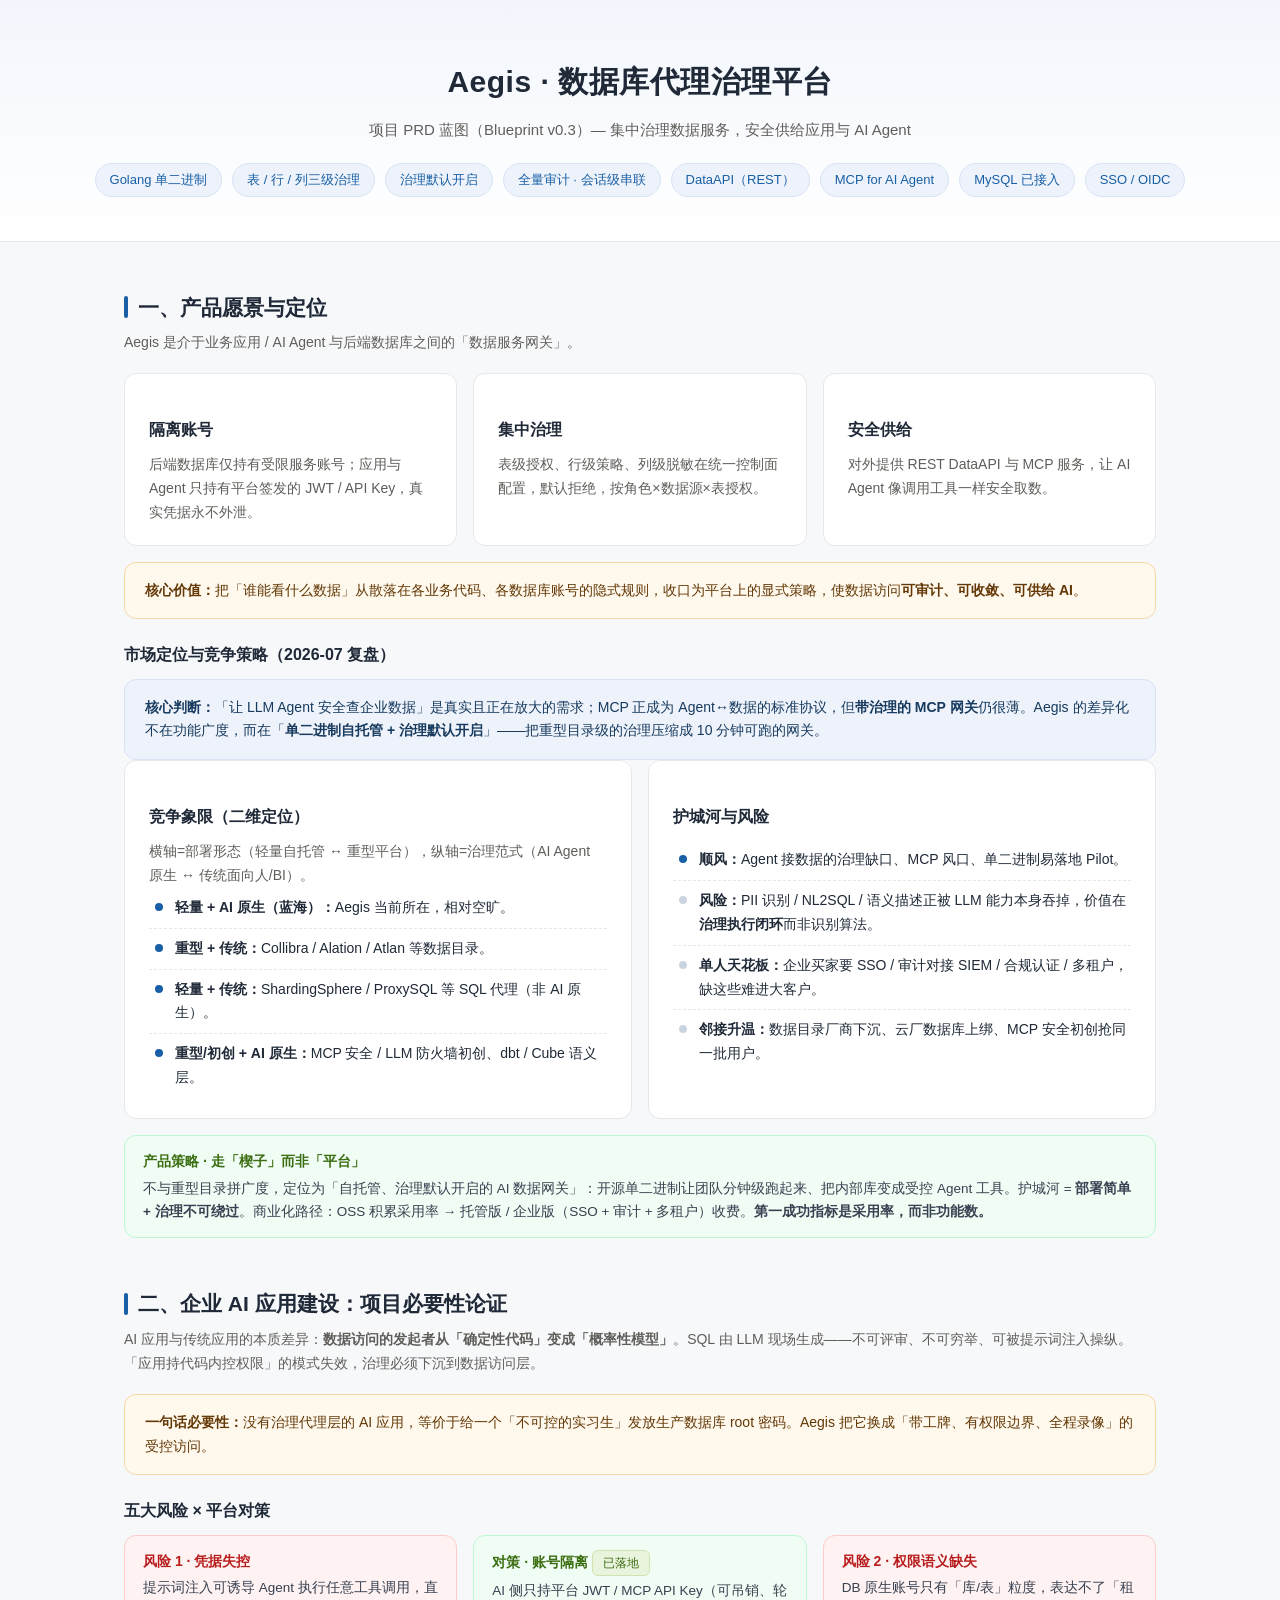
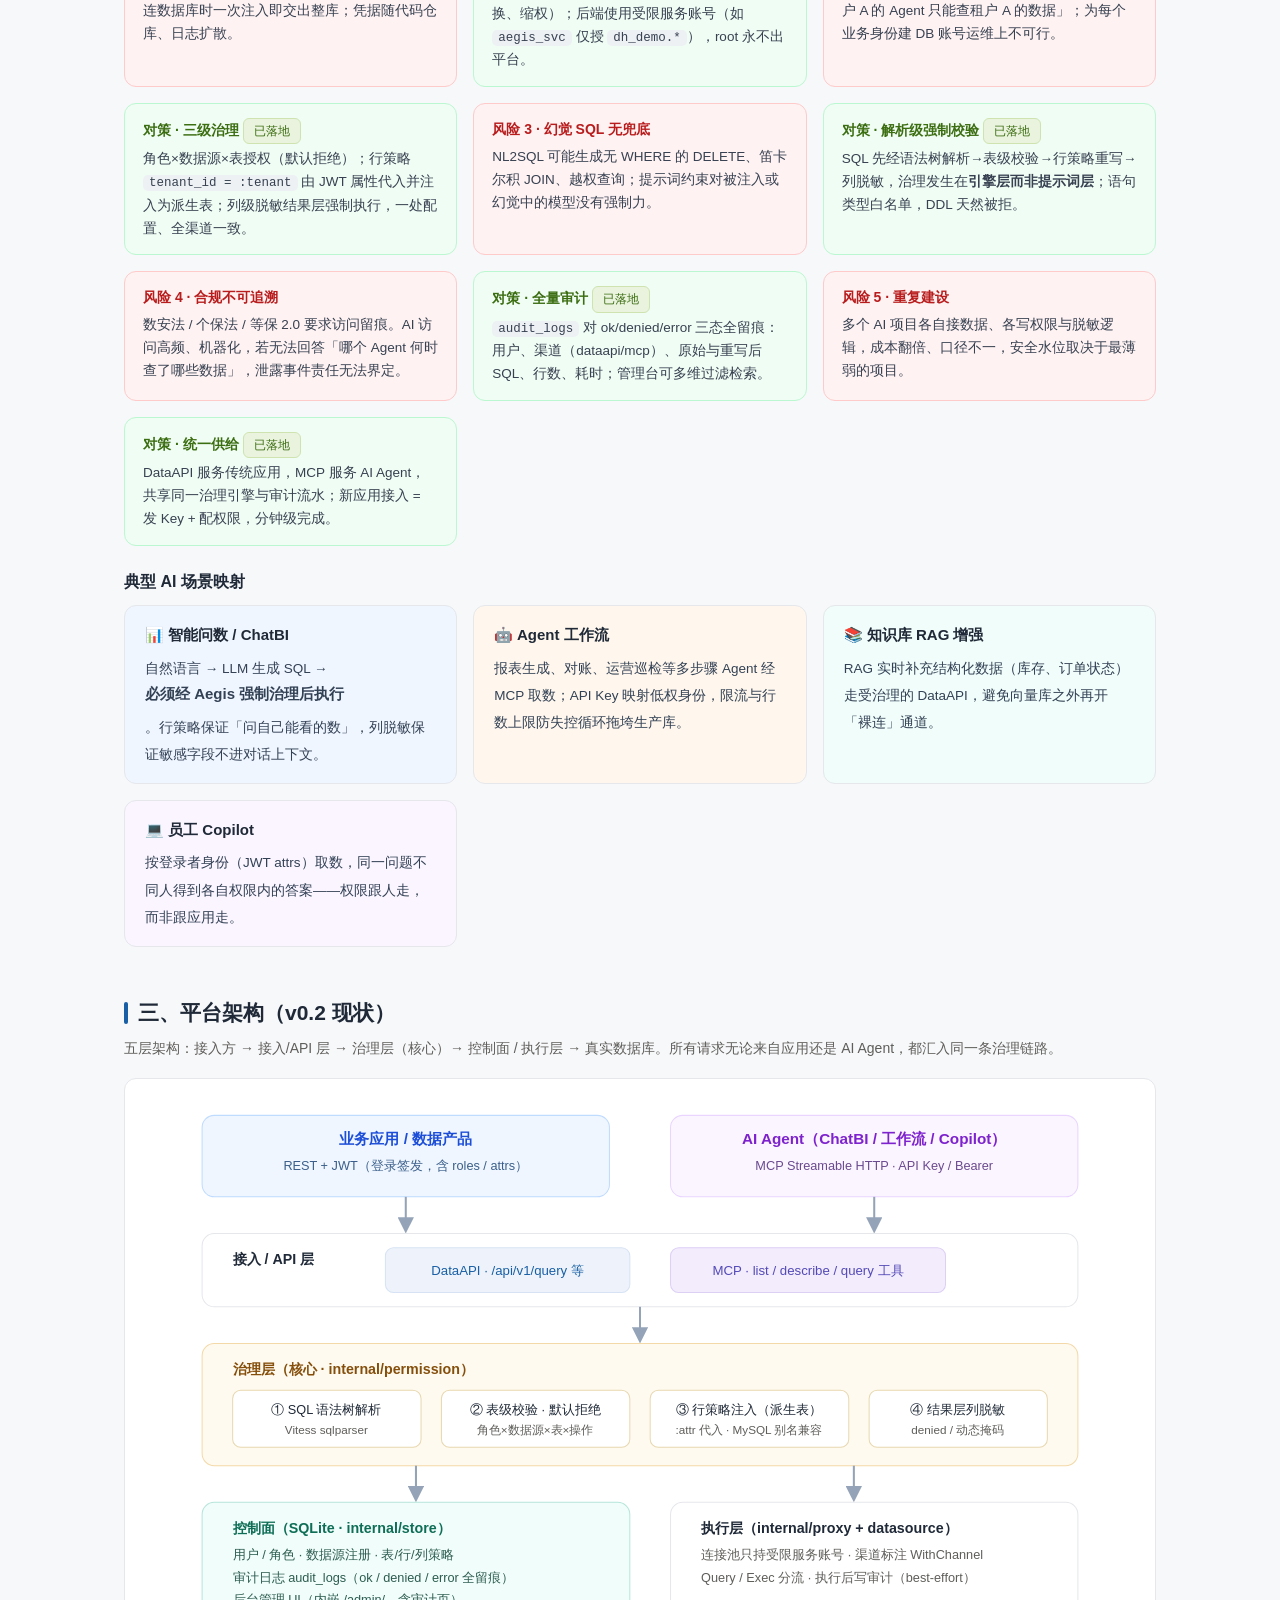
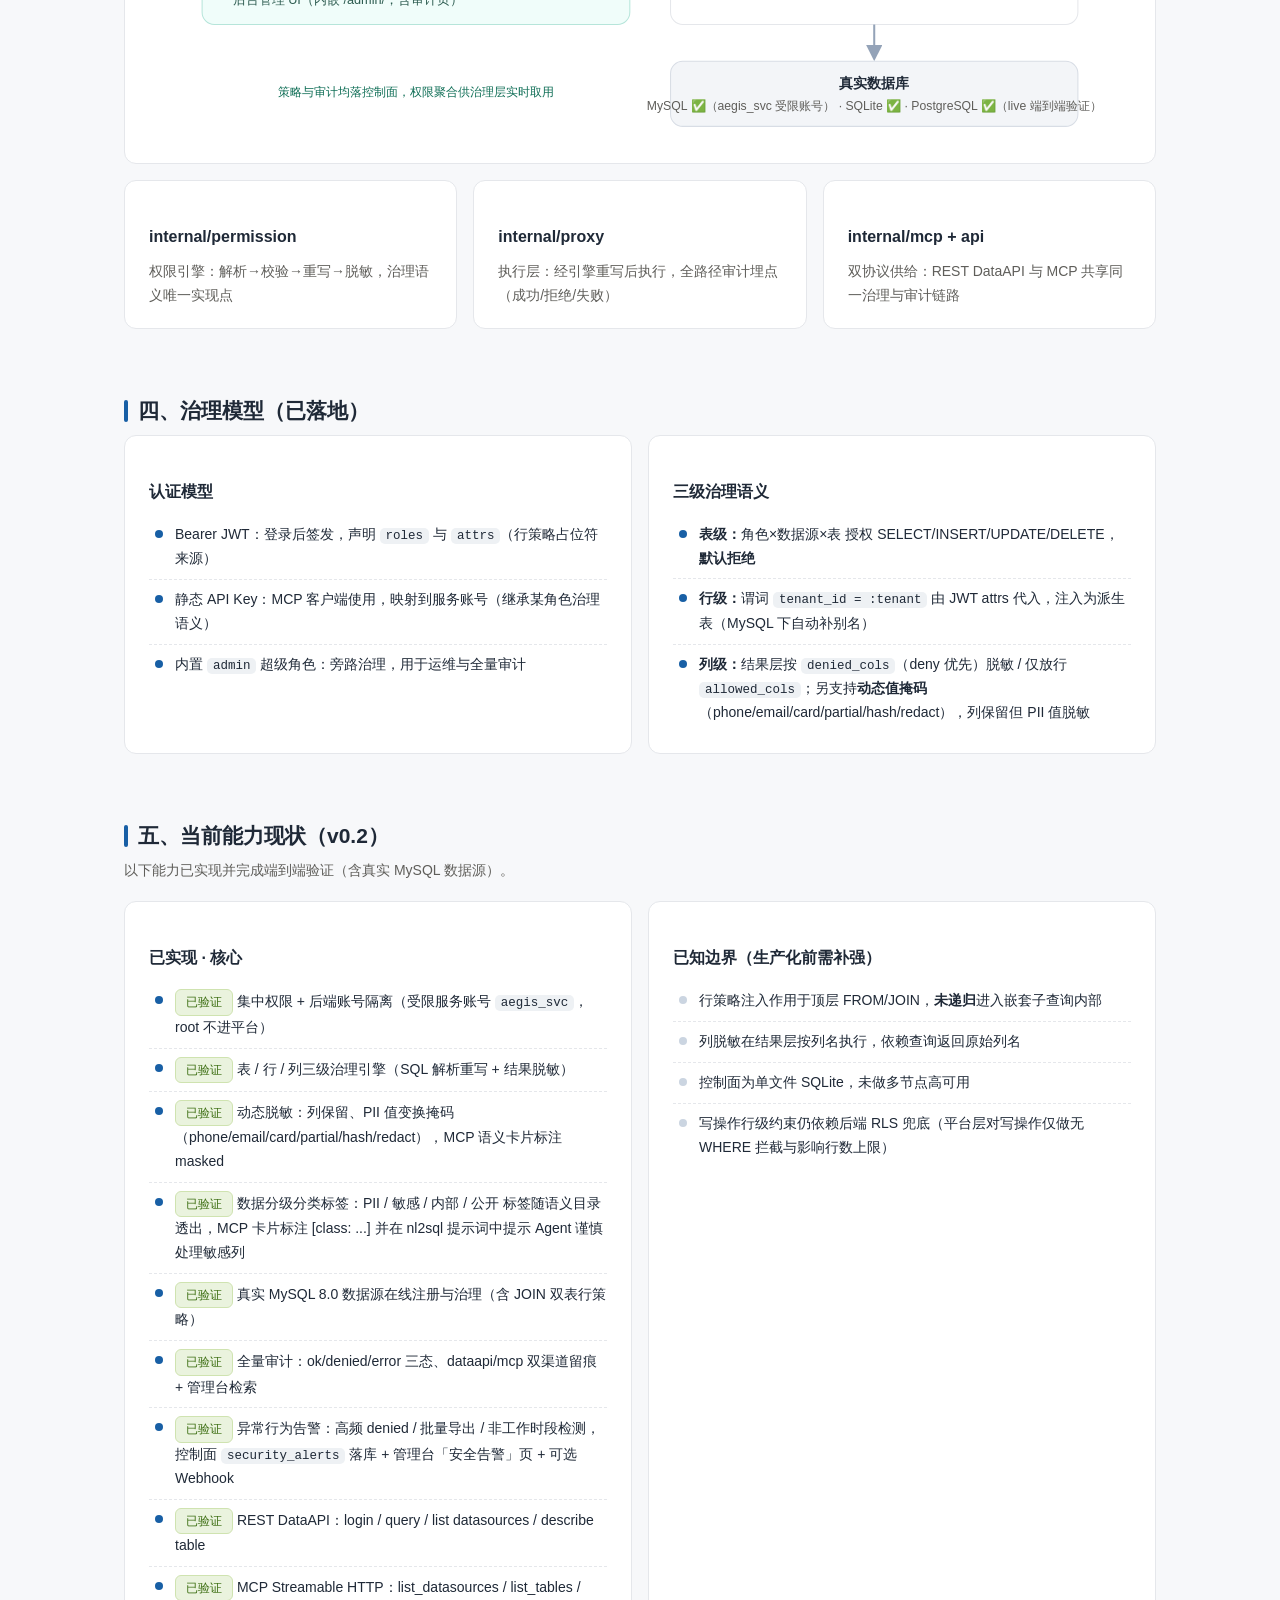
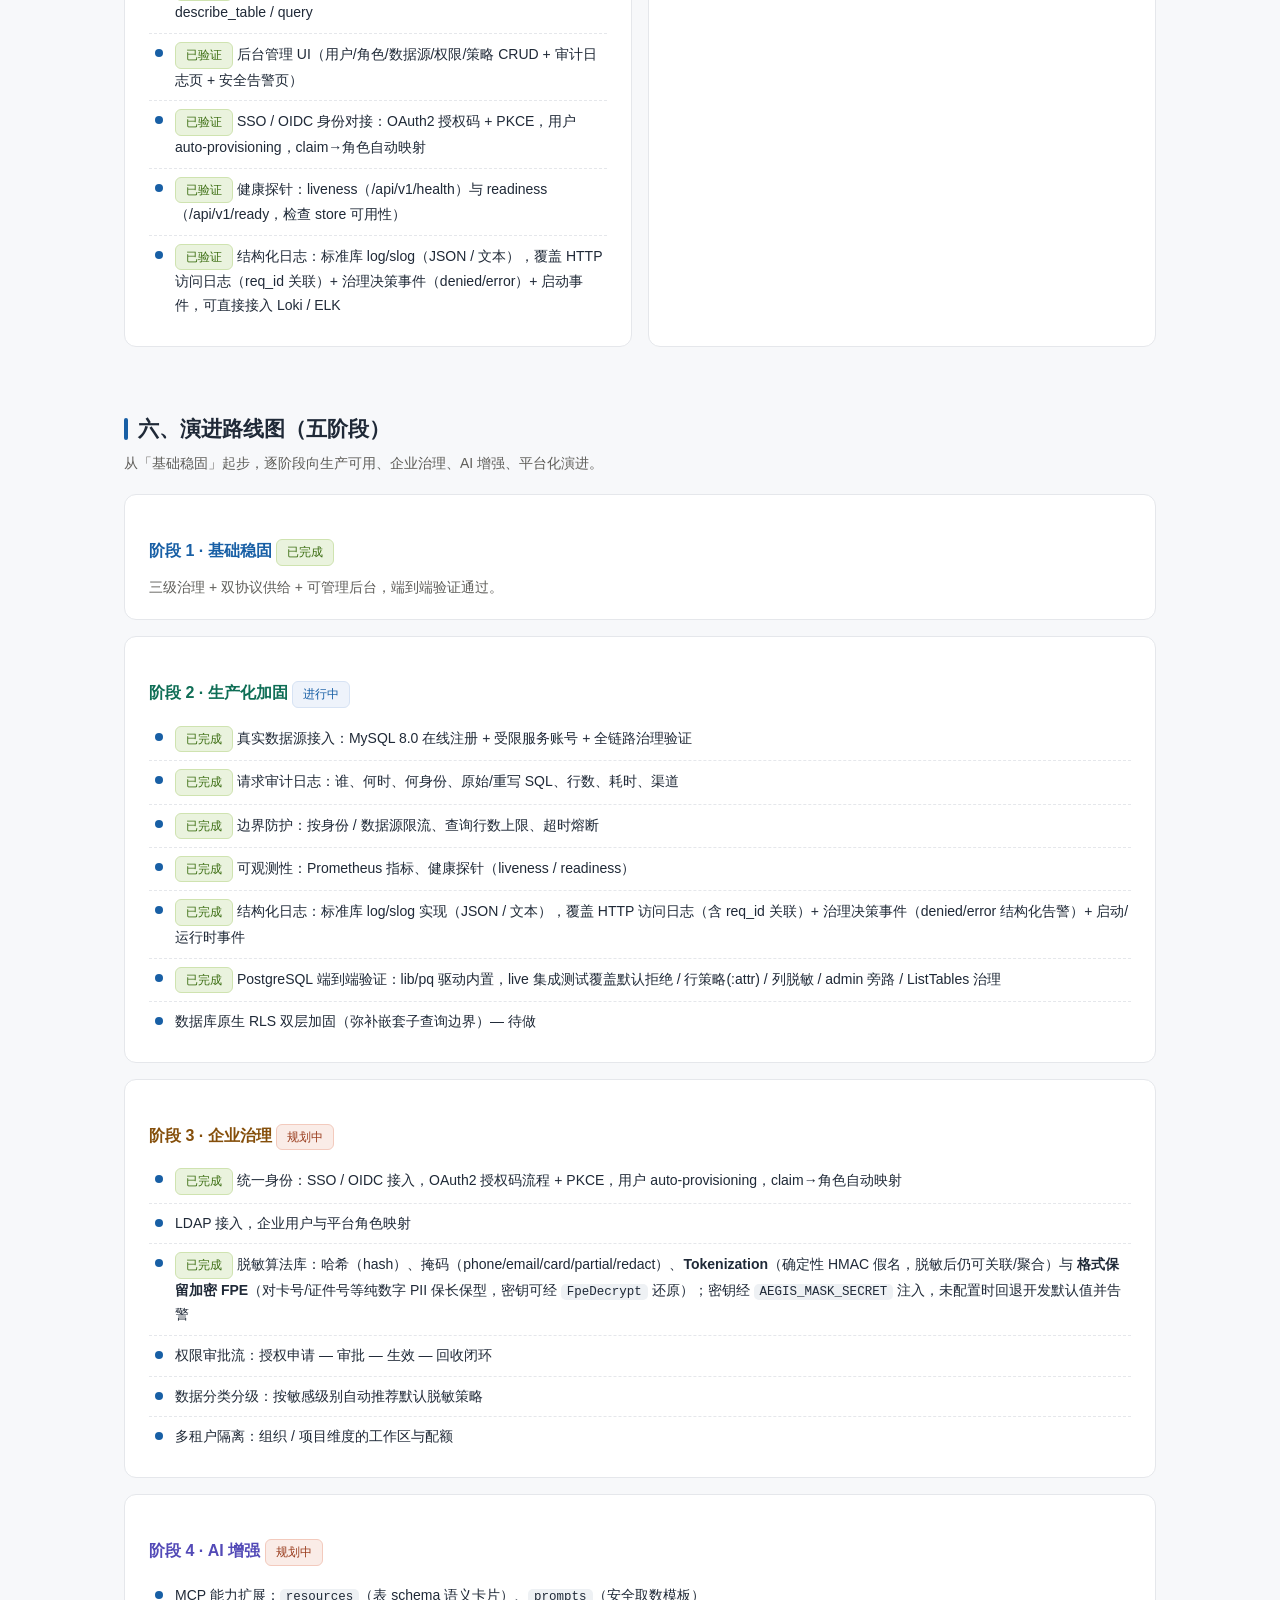
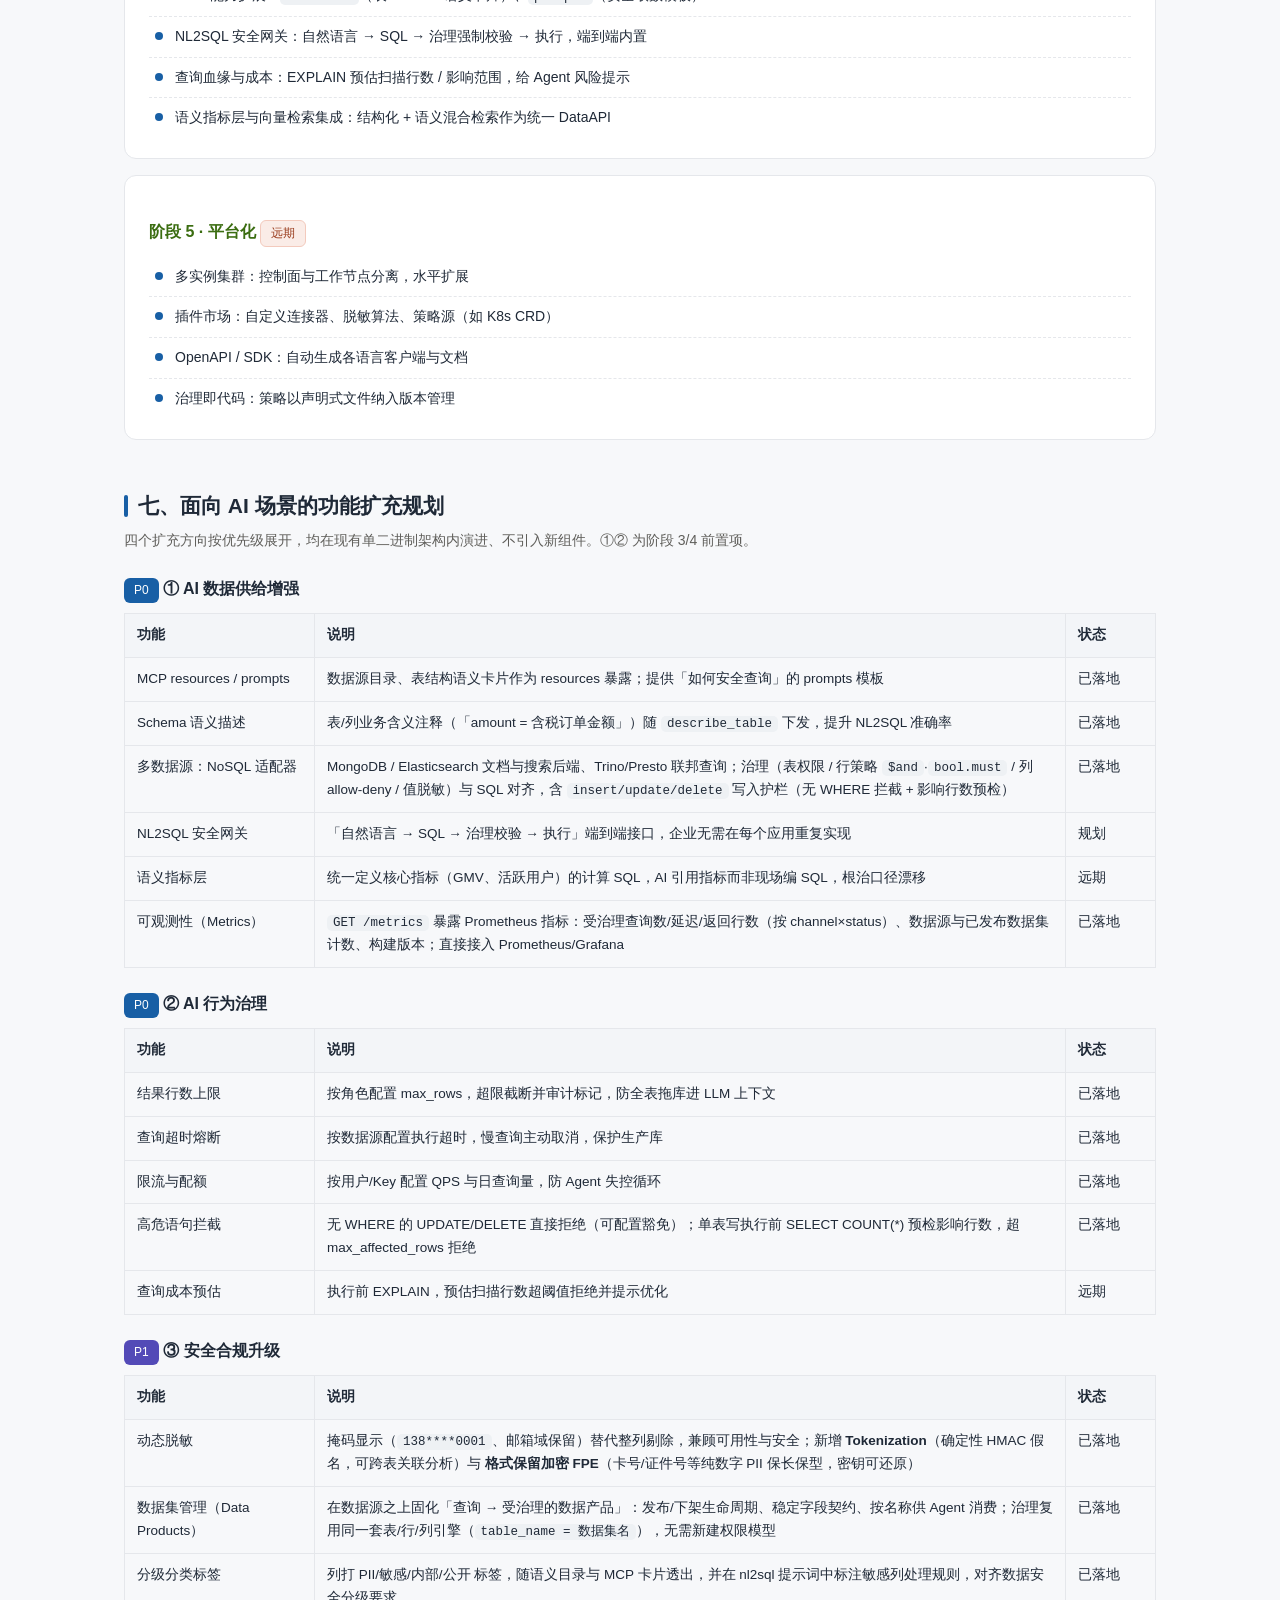
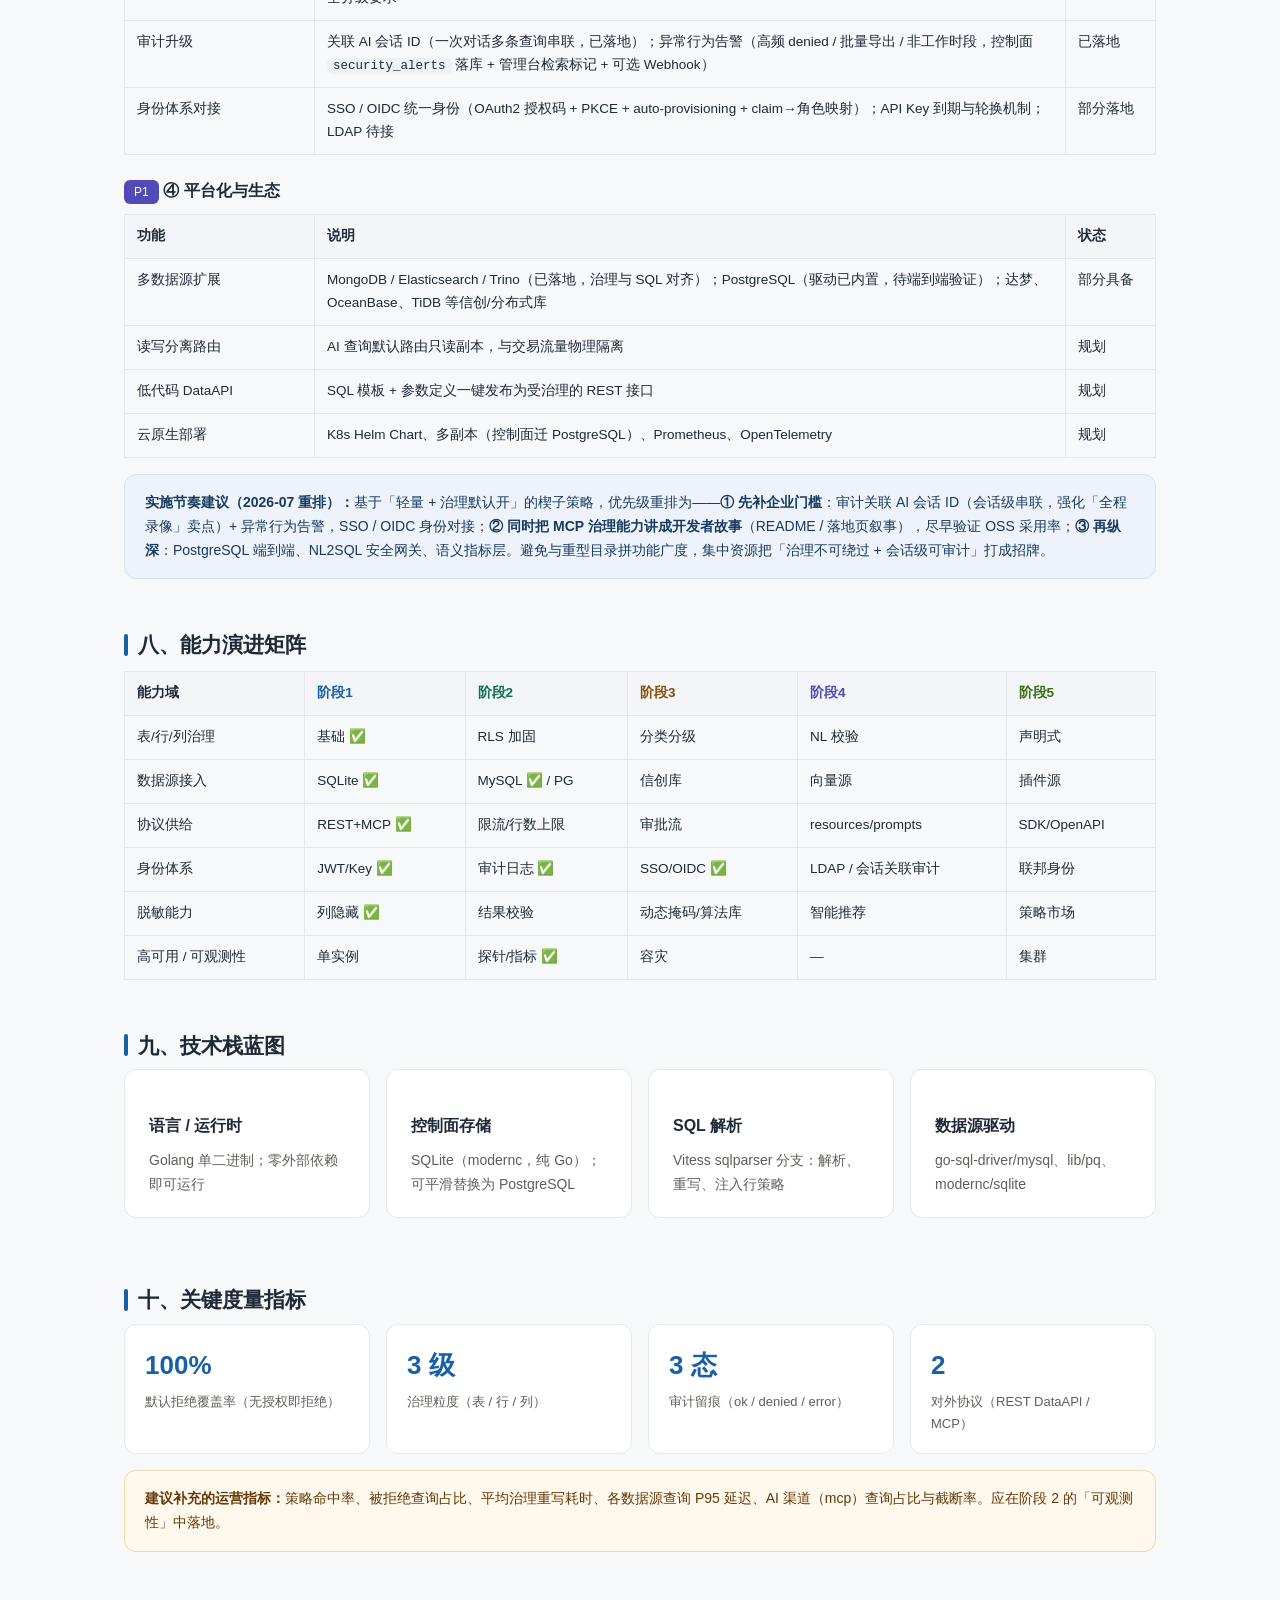
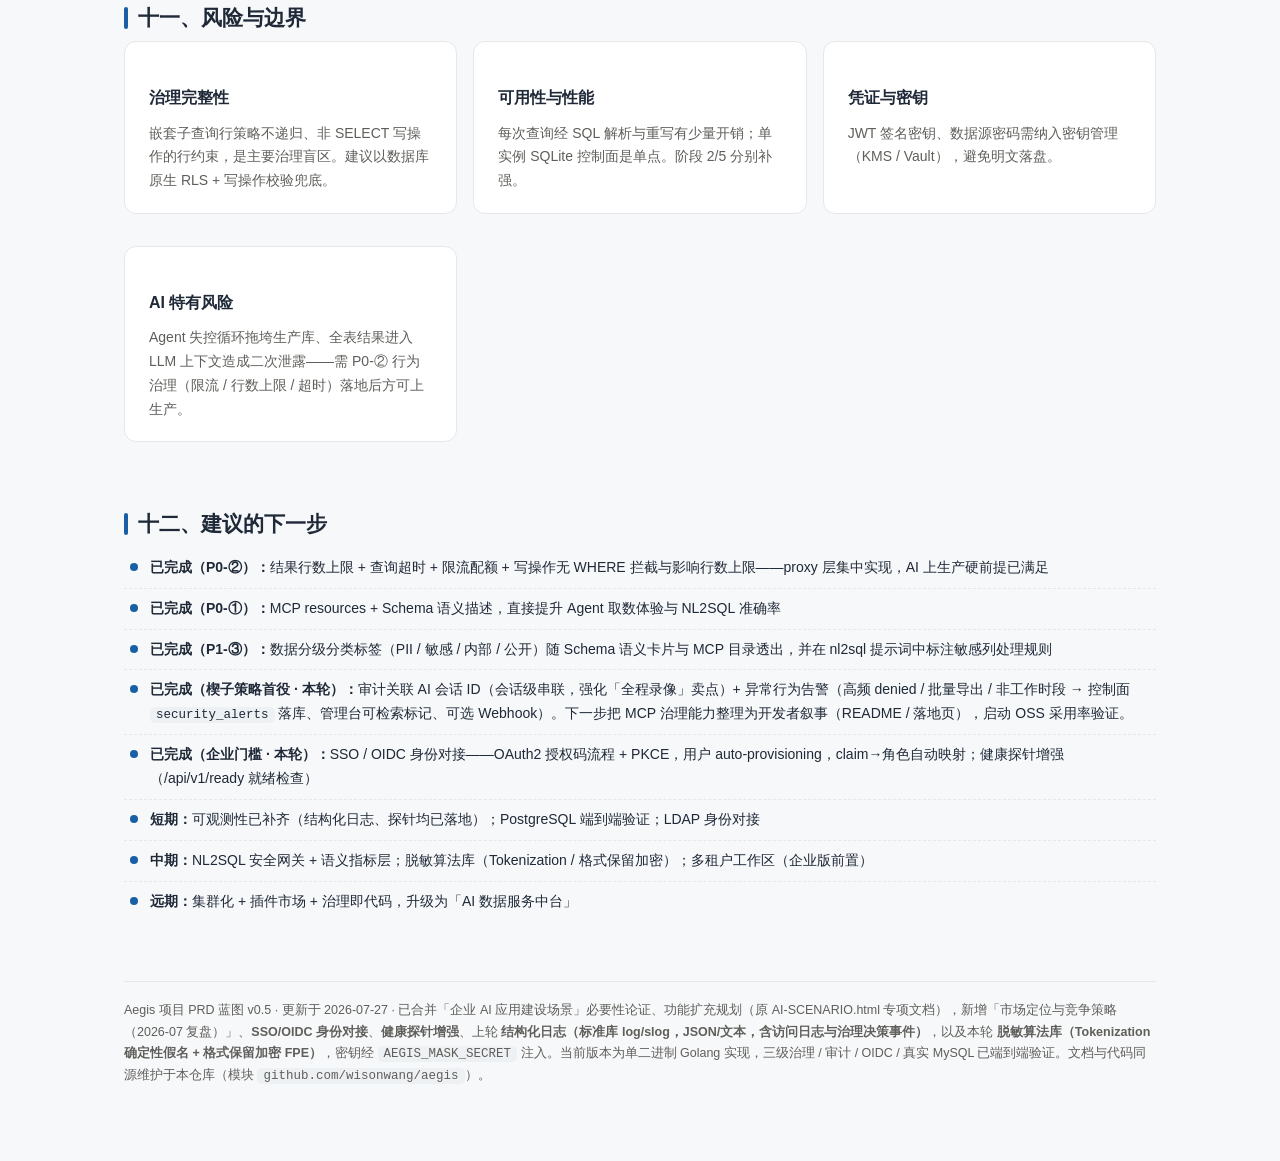
==== BLUEPRINT.html @ 8116abcf "test: PostgreSQL live 端到端治理验证（默认拒绝/行策略/列脱敏/admin旁路） - 新增 internal/proxy/pg_e2e_test.go：gated on AEGI" ====
<!DOCTYPE html>
<html lang="zh-CN">
<head>
<meta charset="UTF-8">
<meta name="viewport" content="width=device-width, initial-scale=1.0">
<title>Aegis 项目 PRD 蓝图 v0.4</title>
<style>
  :root{
    --blue:#185FA5; --teal:#0F6E56; --purple:#534AB7; --amber:#854F0B; --green:#3B6D11; --coral:#993C1D;
    --ink:#1f2937; --muted:#5f5e5a; --line:#e5e7eb; --bg:#f7f8fa; --card:#ffffff;
    --red:#b91c1c; --red-bg:#fef2f2; --green-bg:#f0fdf4;
  }
  *{box-sizing:border-box;margin:0;padding:0}
  body{font-family:-apple-system,BlinkMacSystemFont,"Segoe UI","PingFang SC","Hiragino Sans GB","Microsoft YaHei",sans-serif;
    background:var(--bg);color:var(--ink);line-height:1.7;-webkit-font-smoothing:antialiased}
  .wrap{max-width:1080px;margin:0 auto;padding:0 24px 80px}
  header.hero{background:linear-gradient(0deg,#ffffff,#f2f6fc);border-bottom:1px solid var(--line);padding:56px 24px 44px;text-align:center}
  header.hero h1{font-size:30px;font-weight:600;letter-spacing:.5px}
  header.hero p{color:var(--muted);margin-top:10px;font-size:15px}
  .tagrow{margin-top:20px;display:flex;gap:10px;justify-content:center;flex-wrap:wrap}
  .tag{background:#eef3fb;color:var(--blue);border:1px solid #d7e3f4;padding:5px 14px;border-radius:999px;font-size:13px}
  section{margin-top:48px}
  h2{font-size:21px;font-weight:600;display:flex;align-items:center;gap:10px;margin-bottom:6px}
  h2 .bar{width:4px;height:22px;border-radius:3px;background:var(--blue)}
  h3{font-size:16px;font-weight:600;margin:22px 0 10px;color:var(--ink)}
  .lead{color:var(--muted);font-size:14px;margin-bottom:18px}
  .card{background:var(--card);border:1px solid var(--line);border-radius:12px;padding:20px 24px;margin-bottom:16px}
  .grid{display:grid;gap:16px}
  .grid.c2{grid-template-columns:repeat(auto-fit,minmax(320px,1fr))}
  .grid.c3{grid-template-columns:repeat(auto-fit,minmax(240px,1fr))}
  .grid.c4{grid-template-columns:repeat(auto-fit,minmax(200px,1fr))}
  .pill{display:inline-block;font-size:12px;padding:2px 10px;border-radius:6px;font-weight:500}
  .ok{background:#eaf3de;color:var(--green);border:1px solid #cfe3b0}
  .todo{background:#faece7;color:var(--coral);border:1px solid #f3cabd}
  .next{background:#eef3fb;color:var(--blue);border:1px solid #d7e3f4}
  .p0tag{background:var(--blue);color:#fff;border:none}
  .p1tag{background:var(--purple);color:#fff;border:none}
  ul.clean{list-style:none}
  ul.clean li{padding:8px 0 8px 26px;position:relative;border-bottom:1px dashed var(--line);font-size:14px}
  ul.clean li:last-child{border-bottom:none}
  ul.clean li::before{content:"";position:absolute;left:6px;top:15px;width:8px;height:8px;border-radius:50%;background:var(--blue)}
  ul.clean li.muted::before{background:#cbd5e1}
  table{width:100%;border-collapse:collapse;font-size:13.5px;margin-top:8px}
  th,td{border:1px solid var(--line);padding:10px 12px;text-align:left;vertical-align:top}
  th{background:#f3f5f8;font-weight:600}
  td .phase{font-weight:600}
  .p1{color:var(--blue)}.p2{color:var(--teal)}.p3{color:var(--amber)}.p4{color:var(--purple)}.p5{color:var(--green)}
  .metric{background:var(--card);border:1px solid var(--line);border-radius:12px;padding:18px 20px}
  .metric .n{font-size:26px;font-weight:600;color:var(--blue)}
  .metric .l{color:var(--muted);font-size:13px;margin-top:4px}
  .callout{background:#fff8ec;border:1px solid #f3d9a8;border-radius:12px;padding:16px 20px;font-size:14px;color:#633806}
  .callout.blue{background:#eef3fb;border-color:#d7e3f4;color:#173a5e}
  .footnote{color:var(--muted);font-size:12.5px;margin-top:60px;border-top:1px solid var(--line);padding-top:18px}
  code{background:#eef1f4;padding:1px 6px;border-radius:5px;font-size:12.5px;font-family:ui-monospace,SFMono-Regular,Menlo,monospace}
  .risk{background:var(--red-bg);border:1px solid #fecaca;border-radius:12px;padding:14px 18px}
  .risk h4{font-size:14px;color:var(--red);margin-bottom:4px}
  .value{background:var(--green-bg);border:1px solid #bbf7d0;border-radius:12px;padding:14px 18px}
  .value h4{font-size:14px;color:var(--green);margin-bottom:4px}
  .risk p,.value p{font-size:13.5px;color:#374151;margin:0}
  .scene{border-radius:12px;padding:16px 20px;border:1px solid var(--line)}
  .scene b{display:block;font-size:15px;margin-bottom:6px}
  .scene span{font-size:13.5px;color:#334155}
  .s1{background:#eff6ff}.s2{background:#fff7ed}.s3{background:#f0fdfa}.s4{background:#faf5ff}
  .arch{background:var(--card);border:1px solid var(--line);border-radius:12px;padding:16px;overflow-x:auto}
  .arch svg{display:block;margin:0 auto;max-width:100%}
</style>
</head>
<body>
<header class="hero">
  <h1>Aegis · 数据库代理治理平台</h1>
  <p>项目 PRD 蓝图（Blueprint v0.3）— 集中治理数据服务，安全供给应用与 AI Agent</p>
  <div class="tagrow">
    <span class="tag">Golang 单二进制</span>
    <span class="tag">表 / 行 / 列三级治理</span>
    <span class="tag">治理默认开启</span>
    <span class="tag">全量审计 · 会话级串联</span>
    <span class="tag">DataAPI（REST）</span>
    <span class="tag">MCP for AI Agent</span>
    <span class="tag">MySQL 已接入</span>
    <span class="tag">SSO / OIDC</span>
  </div>
</header>

<div class="wrap">

  <!-- 愿景 -->
  <section>
    <h2><span class="bar"></span>一、产品愿景与定位</h2>
    <p class="lead">Aegis 是介于业务应用 / AI Agent 与后端数据库之间的「数据服务网关」。</p>
    <div class="grid c3">
      <div class="card">
        <h3>隔离账号</h3>
        <p class="lead" style="margin:0">后端数据库仅持有受限服务账号；应用与 Agent 只持有平台签发的 JWT / API Key，真实凭据永不外泄。</p>
      </div>
      <div class="card">
        <h3>集中治理</h3>
        <p class="lead" style="margin:0">表级授权、行级策略、列级脱敏在统一控制面配置，默认拒绝，按角色×数据源×表授权。</p>
      </div>
      <div class="card">
        <h3>安全供给</h3>
        <p class="lead" style="margin:0">对外提供 REST DataAPI 与 MCP 服务，让 AI Agent 像调用工具一样安全取数。</p>
      </div>
    </div>
    <div class="callout">
      <strong>核心价值：</strong>把「谁能看什么数据」从散落在各业务代码、各数据库账号的隐式规则，收口为平台上的显式策略，使数据访问<b>可审计、可收敛、可供给 AI</b>。
    </div>

    <h3>市场定位与竞争策略（2026-07 复盘）</h3>
    <div class="callout blue">
      <strong>核心判断：</strong>「让 LLM Agent 安全查企业数据」是真实且正在放大的需求；MCP 正成为 Agent↔数据的标准协议，但<strong>带治理的 MCP 网关</strong>仍很薄。Aegis 的差异化不在功能广度，而在「<b>单二进制自托管 + 治理默认开启</b>」——把重型目录级的治理压缩成 10 分钟可跑的网关。
    </div>
    <div class="grid c2">
      <div class="card">
        <h3>竞争象限（二维定位）</h3>
        <p class="lead" style="margin:0">横轴=部署形态（轻量自托管 ↔ 重型平台），纵轴=治理范式（AI Agent 原生 ↔ 传统面向人/BI）。</p>
        <ul class="clean">
          <li><b>轻量 + AI 原生（蓝海）：</b>Aegis 当前所在，相对空旷。</li>
          <li><b>重型 + 传统：</b>Collibra / Alation / Atlan 等数据目录。</li>
          <li><b>轻量 + 传统：</b>ShardingSphere / ProxySQL 等 SQL 代理（非 AI 原生）。</li>
          <li><b>重型/初创 + AI 原生：</b>MCP 安全 / LLM 防火墙初创、dbt / Cube 语义层。</li>
        </ul>
      </div>
      <div class="card">
        <h3>护城河与风险</h3>
        <ul class="clean">
          <li><b>顺风：</b>Agent 接数据的治理缺口、MCP 风口、单二进制易落地 Pilot。</li>
          <li class="muted"><b>风险：</b>PII 识别 / NL2SQL / 语义描述正被 LLM 能力本身吞掉，价值在<b>治理执行闭环</b>而非识别算法。</li>
          <li class="muted"><b>单人天花板：</b>企业买家要 SSO / 审计对接 SIEM / 合规认证 / 多租户，缺这些难进大客户。</li>
          <li class="muted"><b>邻接升温：</b>数据目录厂商下沉、云厂数据库上绑、MCP 安全初创抢同一批用户。</li>
        </ul>
      </div>
    </div>
    <div class="value">
      <h4>产品策略 · 走「楔子」而非「平台」</h4>
      <p>不与重型目录拼广度，定位为「自托管、治理默认开启的 AI 数据网关」：开源单二进制让团队分钟级跑起来、把内部库变成受控 Agent 工具。护城河 = <b>部署简单 + 治理不可绕过</b>。商业化路径：OSS 积累采用率 → 托管版 / 企业版（SSO + 审计 + 多租户）收费。<strong>第一成功指标是采用率，而非功能数。</strong></p>
    </div>
  </section>

  <!-- AI 必要性 -->
  <section>
    <h2><span class="bar"></span>二、企业 AI 应用建设：项目必要性论证</h2>
    <p class="lead">AI 应用与传统应用的本质差异：<b>数据访问的发起者从「确定性代码」变成「概率性模型」</b>。SQL 由 LLM 现场生成——不可评审、不可穷举、可被提示词注入操纵。「应用持代码内控权限」的模式失效，治理必须下沉到数据访问层。</p>
    <div class="callout" style="margin-bottom:18px">
      <strong>一句话必要性：</strong>没有治理代理层的 AI 应用，等价于给一个「不可控的实习生」发放生产数据库 root 密码。Aegis 把它换成「带工牌、有权限边界、全程录像」的受控访问。
    </div>
    <h3>五大风险 × 平台对策</h3>
    <div class="grid c2">
      <div class="risk"><h4>风险 1 · 凭据失控</h4><p>提示词注入可诱导 Agent 执行任意工具调用，直连数据库时一次注入即交出整库；凭据随代码仓库、日志扩散。</p></div>
      <div class="value"><h4>对策 · 账号隔离 <span class="pill ok">已落地</span></h4><p>AI 侧只持平台 JWT / MCP API Key（可吊销、轮换、缩权）；后端使用受限服务账号（如 <code>aegis_svc</code> 仅授 <code>dh_demo.*</code>），root 永不出平台。</p></div>
      <div class="risk"><h4>风险 2 · 权限语义缺失</h4><p>DB 原生账号只有「库/表」粒度，表达不了「租户 A 的 Agent 只能查租户 A 的数据」；为每个业务身份建 DB 账号运维上不可行。</p></div>
      <div class="value"><h4>对策 · 三级治理 <span class="pill ok">已落地</span></h4><p>角色×数据源×表授权（默认拒绝）；行策略 <code>tenant_id = :tenant</code> 由 JWT 属性代入并注入为派生表；列级脱敏结果层强制执行，一处配置、全渠道一致。</p></div>
      <div class="risk"><h4>风险 3 · 幻觉 SQL 无兜底</h4><p>NL2SQL 可能生成无 WHERE 的 DELETE、笛卡尔积 JOIN、越权查询；提示词约束对被注入或幻觉中的模型没有强制力。</p></div>
      <div class="value"><h4>对策 · 解析级强制校验 <span class="pill ok">已落地</span></h4><p>SQL 先经语法树解析→表级校验→行策略重写→列脱敏，治理发生在<b>引擎层而非提示词层</b>；语句类型白名单，DDL 天然被拒。</p></div>
      <div class="risk"><h4>风险 4 · 合规不可追溯</h4><p>数安法 / 个保法 / 等保 2.0 要求访问留痕。AI 访问高频、机器化，若无法回答「哪个 Agent 何时查了哪些数据」，泄露事件责任无法界定。</p></div>
      <div class="value"><h4>对策 · 全量审计 <span class="pill ok">已落地</span></h4><p><code>audit_logs</code> 对 ok/denied/error 三态全留痕：用户、渠道（dataapi/mcp）、原始与重写后 SQL、行数、耗时；管理台可多维过滤检索。</p></div>
      <div class="risk"><h4>风险 5 · 重复建设</h4><p>多个 AI 项目各自接数据、各写权限与脱敏逻辑，成本翻倍、口径不一，安全水位取决于最薄弱的项目。</p></div>
      <div class="value"><h4>对策 · 统一供给 <span class="pill ok">已落地</span></h4><p>DataAPI 服务传统应用，MCP 服务 AI Agent，共享同一治理引擎与审计流水；新应用接入 = 发 Key + 配权限，分钟级完成。</p></div>
    </div>
    <h3>典型 AI 场景映射</h3>
    <div class="grid c2">
      <div class="scene s1"><b>📊 智能问数 / ChatBI</b><span>自然语言 → LLM 生成 SQL → <b>必须经 Aegis 强制治理后执行</b>。行策略保证「问自己能看的数」，列脱敏保证敏感字段不进对话上下文。</span></div>
      <div class="scene s2"><b>🤖 Agent 工作流</b><span>报表生成、对账、运营巡检等多步骤 Agent 经 MCP 取数；API Key 映射低权身份，限流与行数上限防失控循环拖垮生产库。</span></div>
      <div class="scene s3"><b>📚 知识库 RAG 增强</b><span>RAG 实时补充结构化数据（库存、订单状态）走受治理的 DataAPI，避免向量库之外再开「裸连」通道。</span></div>
      <div class="scene s4"><b>💻 员工 Copilot</b><span>按登录者身份（JWT attrs）取数，同一问题不同人得到各自权限内的答案——权限跟人走，而非跟应用走。</span></div>
    </div>
  </section>

  <!-- 平台架构 -->
  <section>
    <h2><span class="bar"></span>三、平台架构（v0.2 现状）</h2>
    <p class="lead">五层架构：接入方 → 接入/API 层 → 治理层（核心）→ 控制面 / 执行层 → 真实数据库。所有请求无论来自应用还是 AI Agent，都汇入同一条治理链路。</p>
    <div class="arch">
      <svg viewBox="0 0 980 640" xmlns="http://www.w3.org/2000/svg" font-family="-apple-system,'PingFang SC',sans-serif">
        <!-- 接入方 -->
        <rect x="60" y="20" width="400" height="80" rx="12" fill="#eff6ff" stroke="#bfdbfe"/>
        <text x="260" y="48" text-anchor="middle" font-size="15" font-weight="600" fill="#1d4ed8">业务应用 / 数据产品</text>
        <text x="260" y="74" text-anchor="middle" font-size="12.5" fill="#3b5f8a">REST + JWT（登录签发，含 roles / attrs）</text>
        <rect x="520" y="20" width="400" height="80" rx="12" fill="#faf5ff" stroke="#e9d5ff"/>
        <text x="720" y="48" text-anchor="middle" font-size="15" font-weight="600" fill="#7e22ce">AI Agent（ChatBI / 工作流 / Copilot）</text>
        <text x="720" y="74" text-anchor="middle" font-size="12.5" fill="#6b4a8f">MCP Streamable HTTP · API Key / Bearer</text>
        <line x1="260" y1="100" x2="260" y2="132" stroke="#94a3b8" stroke-width="2" marker-end="url(#ar)"/>
        <line x1="720" y1="100" x2="720" y2="132" stroke="#94a3b8" stroke-width="2" marker-end="url(#ar)"/>
        <defs><marker id="ar" markerWidth="8" markerHeight="8" refX="6" refY="4" orient="auto"><path d="M0,0 L8,4 L0,8 z" fill="#94a3b8"/></marker></defs>
        <!-- API 层 -->
        <rect x="60" y="136" width="860" height="72" rx="12" fill="#ffffff" stroke="#e5e7eb"/>
        <text x="90" y="166" font-size="14" font-weight="600" fill="#1f2937">接入 / API 层</text>
        <rect x="240" y="150" width="240" height="44" rx="8" fill="#eef3fb" stroke="#d7e3f4"/>
        <text x="360" y="177" text-anchor="middle" font-size="13" fill="#185FA5">DataAPI · /api/v1/query 等</text>
        <rect x="520" y="150" width="270" height="44" rx="8" fill="#f3ecfd" stroke="#ddd0f5"/>
        <text x="655" y="177" text-anchor="middle" font-size="13" fill="#534AB7">MCP · list / describe / query 工具</text>
        <line x1="490" y1="208" x2="490" y2="240" stroke="#94a3b8" stroke-width="2" marker-end="url(#ar)"/>
        <!-- 治理层 -->
        <rect x="60" y="244" width="860" height="120" rx="12" fill="#fffaf0" stroke="#f3d9a8"/>
        <text x="90" y="274" font-size="14" font-weight="600" fill="#854F0B">治理层（核心 · internal/permission）</text>
        <rect x="90" y="290" width="185" height="56" rx="8" fill="#ffffff" stroke="#e8d8b0"/>
        <text x="182" y="313" text-anchor="middle" font-size="12.5" fill="#1f2937">① SQL 语法树解析</text>
        <text x="182" y="333" text-anchor="middle" font-size="11.5" fill="#5f5e5a">Vitess sqlparser</text>
        <rect x="295" y="290" width="185" height="56" rx="8" fill="#ffffff" stroke="#e8d8b0"/>
        <text x="387" y="313" text-anchor="middle" font-size="12.5" fill="#1f2937">② 表级校验 · 默认拒绝</text>
        <text x="387" y="333" text-anchor="middle" font-size="11.5" fill="#5f5e5a">角色×数据源×表×操作</text>
        <rect x="500" y="290" width="195" height="56" rx="8" fill="#ffffff" stroke="#e8d8b0"/>
        <text x="597" y="313" text-anchor="middle" font-size="12.5" fill="#1f2937">③ 行策略注入（派生表）</text>
        <text x="597" y="333" text-anchor="middle" font-size="11.5" fill="#5f5e5a">:attr 代入 · MySQL 别名兼容</text>
        <rect x="715" y="290" width="175" height="56" rx="8" fill="#ffffff" stroke="#e8d8b0"/>
        <text x="802" y="313" text-anchor="middle" font-size="12.5" fill="#1f2937">④ 结果层列脱敏</text>
        <text x="802" y="333" text-anchor="middle" font-size="11.5" fill="#5f5e5a">denied / 动态掩码</text>
        <line x1="270" y1="364" x2="270" y2="396" stroke="#94a3b8" stroke-width="2" marker-end="url(#ar)"/>
        <line x1="700" y1="364" x2="700" y2="396" stroke="#94a3b8" stroke-width="2" marker-end="url(#ar)"/>
        <!-- 控制面 + 执行层 -->
        <rect x="60" y="400" width="420" height="120" rx="12" fill="#f0fdfa" stroke="#b6e5da"/>
        <text x="90" y="430" font-size="14" font-weight="600" fill="#0F6E56">控制面（SQLite · internal/store）</text>
        <text x="90" y="456" font-size="12.5" fill="#2d5c50">用户 / 角色 · 数据源注册 · 表/行/列策略</text>
        <text x="90" y="478" font-size="12.5" fill="#2d5c50">审计日志 audit_logs（ok / denied / error 全留痕）</text>
        <text x="90" y="500" font-size="12.5" fill="#2d5c50">后台管理 UI（内嵌 /admin/，含审计页）</text>
        <rect x="520" y="400" width="400" height="120" rx="12" fill="#ffffff" stroke="#e5e7eb"/>
        <text x="550" y="430" font-size="14" font-weight="600" fill="#1f2937">执行层（internal/proxy + datasource）</text>
        <text x="550" y="456" font-size="12.5" fill="#5f5e5a">连接池只持受限服务账号 · 渠道标注 WithChannel</text>
        <text x="550" y="478" font-size="12.5" fill="#5f5e5a">Query / Exec 分流 · 执行后写审计（best-effort）</text>
        <line x1="720" y1="520" x2="720" y2="552" stroke="#94a3b8" stroke-width="2" marker-end="url(#ar)"/>
        <!-- 真实 DB -->
        <rect x="520" y="556" width="400" height="64" rx="12" fill="#f3f5f8" stroke="#d8dde5"/>
        <text x="720" y="582" text-anchor="middle" font-size="13.5" font-weight="600" fill="#1f2937">真实数据库</text>
        <text x="720" y="604" text-anchor="middle" font-size="12" fill="#5f5e5a">MySQL ✅（aegis_svc 受限账号） · SQLite ✅ · PostgreSQL ✅（live 端到端验证）</text>
        <text x="270" y="590" text-anchor="middle" font-size="12" fill="#0F6E56">策略与审计均落控制面，权限聚合供治理层实时取用</text>
      </svg>
    </div>
    <div class="grid c3" style="margin-top:16px">
      <div class="card"><h3>internal/permission</h3><p class="lead" style="margin:0">权限引擎：解析→校验→重写→脱敏，治理语义唯一实现点</p></div>
      <div class="card"><h3>internal/proxy</h3><p class="lead" style="margin:0">执行层：经引擎重写后执行，全路径审计埋点（成功/拒绝/失败）</p></div>
      <div class="card"><h3>internal/mcp + api</h3><p class="lead" style="margin:0">双协议供给：REST DataAPI 与 MCP 共享同一治理与审计链路</p></div>
    </div>
  </section>

  <!-- 治理模型 -->
  <section>
    <h2><span class="bar"></span>四、治理模型（已落地）</h2>
    <div class="grid c2">
      <div class="card">
        <h3>认证模型</h3>
        <ul class="clean">
          <li>Bearer JWT：登录后签发，声明 <code>roles</code> 与 <code>attrs</code>（行策略占位符来源）</li>
          <li>静态 API Key：MCP 客户端使用，映射到服务账号（继承某角色治理语义）</li>
          <li>内置 <code>admin</code> 超级角色：旁路治理，用于运维与全量审计</li>
        </ul>
      </div>
      <div class="card">
        <h3>三级治理语义</h3>
        <ul class="clean">
          <li><b>表级：</b>角色×数据源×表 授权 SELECT/INSERT/UPDATE/DELETE，<b>默认拒绝</b></li>
          <li><b>行级：</b>谓词 <code>tenant_id = :tenant</code> 由 JWT attrs 代入，注入为派生表（MySQL 下自动补别名）</li>
          <li><b>列级：</b>结果层按 <code>denied_cols</code>（deny 优先）脱敏 / 仅放行 <code>allowed_cols</code>；另支持<strong>动态值掩码</strong>（phone/email/card/partial/hash/redact），列保留但 PII 值脱敏</li>
        </ul>
      </div>
    </div>
  </section>

  <!-- 当前能力现状 -->
  <section>
    <h2><span class="bar"></span>五、当前能力现状（v0.2）</h2>
    <p class="lead">以下能力已实现并完成端到端验证（含真实 MySQL 数据源）。</p>
    <div class="grid c2">
      <div class="card">
        <h3>已实现 · 核心</h3>
        <ul class="clean">
          <li><span class="pill ok">已验证</span> 集中权限 + 后端账号隔离（受限服务账号 <code>aegis_svc</code>，root 不进平台）</li>
          <li><span class="pill ok">已验证</span> 表 / 行 / 列三级治理引擎（SQL 解析重写 + 结果脱敏）</li>
          <li><span class="pill ok">已验证</span> 动态脱敏：列保留、PII 值变换掩码（phone/email/card/partial/hash/redact），MCP 语义卡片标注 masked</li>
          <li><span class="pill ok">已验证</span> 数据分级分类标签：PII / 敏感 / 内部 / 公开 标签随语义目录透出，MCP 卡片标注 [class: ...] 并在 nl2sql 提示词中提示 Agent 谨慎处理敏感列</li>
          <li><span class="pill ok">已验证</span> 真实 MySQL 8.0 数据源在线注册与治理（含 JOIN 双表行策略）</li>
          <li><span class="pill ok">已验证</span> 全量审计：ok/denied/error 三态、dataapi/mcp 双渠道留痕 + 管理台检索</li>
          <li><span class="pill ok">已验证</span> 异常行为告警：高频 denied / 批量导出 / 非工作时段检测，控制面 <code>security_alerts</code> 落库 + 管理台「安全告警」页 + 可选 Webhook</li>
          <li><span class="pill ok">已验证</span> REST DataAPI：login / query / list datasources / describe table</li>
          <li><span class="pill ok">已验证</span> MCP Streamable HTTP：list_datasources / list_tables / describe_table / query</li>
          <li><span class="pill ok">已验证</span> 后台管理 UI（用户/角色/数据源/权限/策略 CRUD + 审计日志页 + 安全告警页）</li>
          <li><span class="pill ok">已验证</span> SSO / OIDC 身份对接：OAuth2 授权码 + PKCE，用户 auto-provisioning，claim→角色自动映射</li>
          <li><span class="pill ok">已验证</span> 健康探针：liveness（/api/v1/health）与 readiness（/api/v1/ready，检查 store 可用性）</li>
          <li><span class="pill ok">已验证</span> 结构化日志：标准库 log/slog（JSON / 文本），覆盖 HTTP 访问日志（req_id 关联）+ 治理决策事件（denied/error）+ 启动事件，可直接接入 Loki / ELK</li>
        </ul>
      </div>
      <div class="card">
        <h3>已知边界（生产化前需补强）</h3>
        <ul class="clean">
          <li class="muted">行策略注入作用于顶层 FROM/JOIN，<b>未递归</b>进入嵌套子查询内部</li>
          <li class="muted">列脱敏在结果层按列名执行，依赖查询返回原始列名</li>
          <li class="muted">控制面为单文件 SQLite，未做多节点高可用</li>
          <li class="muted">写操作行级约束仍依赖后端 RLS 兜底（平台层对写操作仅做无 WHERE 拦截与影响行数上限）</li>
        </ul>
      </div>
    </div>
  </section>

  <!-- 路线图 -->
  <section>
    <h2><span class="bar"></span>六、演进路线图（五阶段）</h2>
    <p class="lead">从「基础稳固」起步，逐阶段向生产可用、企业治理、AI 增强、平台化演进。</p>

    <div class="card">
      <h3><span class="p1">阶段 1 · 基础稳固</span> <span class="pill ok">已完成</span></h3>
      <p class="lead" style="margin:6px 0 0">三级治理 + 双协议供给 + 可管理后台，端到端验证通过。</p>
    </div>

    <div class="card">
      <h3><span class="p2">阶段 2 · 生产化加固</span> <span class="pill next">进行中</span></h3>
      <ul class="clean">
        <li><span class="pill ok">已完成</span> 真实数据源接入：MySQL 8.0 在线注册 + 受限服务账号 + 全链路治理验证</li>
        <li><span class="pill ok">已完成</span> 请求审计日志：谁、何时、何身份、原始/重写 SQL、行数、耗时、渠道</li>
        <li><span class="pill ok">已完成</span> 边界防护：按身份 / 数据源限流、查询行数上限、超时熔断</li>
        <li><span class="pill ok">已完成</span> 可观测性：Prometheus 指标、健康探针（liveness / readiness）</li>
        <li><span class="pill ok">已完成</span> 结构化日志：标准库 log/slog 实现（JSON / 文本），覆盖 HTTP 访问日志（含 req_id 关联）+ 治理决策事件（denied/error 结构化告警）+ 启动/运行时事件</li>
        <li><span class="pill ok">已完成</span> PostgreSQL 端到端验证：lib/pq 驱动内置，live 集成测试覆盖默认拒绝 / 行策略(:attr) / 列脱敏 / admin 旁路 / ListTables 治理</li>
        <li>数据库原生 RLS 双层加固（弥补嵌套子查询边界）— 待做</li>
      </ul>
    </div>

    <div class="card">
      <h3><span class="p3">阶段 3 · 企业治理</span> <span class="pill todo">规划中</span></h3>
      <ul class="clean">
        <li><span class="pill ok">已完成</span> 统一身份：SSO / OIDC 接入，OAuth2 授权码流程 + PKCE，用户 auto-provisioning，claim→角色自动映射</li>
        <li>LDAP 接入，企业用户与平台角色映射</li>
        <li><span class="pill ok">已完成</span> 脱敏算法库：哈希（hash）、掩码（phone/email/card/partial/redact）、<b>Tokenization</b>（确定性 HMAC 假名，脱敏后仍可关联/聚合）与 <b>格式保留加密 FPE</b>（对卡号/证件号等纯数字 PII 保长保型，密钥可经 <code>FpeDecrypt</code> 还原）；密钥经 <code>AEGIS_MASK_SECRET</code> 注入，未配置时回退开发默认值并告警</li>
        <li>权限审批流：授权申请 — 审批 — 生效 — 回收闭环</li>
        <li>数据分类分级：按敏感级别自动推荐默认脱敏策略</li>
        <li>多租户隔离：组织 / 项目维度的工作区与配额</li>
      </ul>
    </div>

    <div class="card">
      <h3><span class="p4">阶段 4 · AI 增强</span> <span class="pill todo">规划中</span></h3>
      <ul class="clean">
        <li>MCP 能力扩展：<code>resources</code>（表 schema 语义卡片）、<code>prompts</code>（安全取数模板）</li>
        <li>NL2SQL 安全网关：自然语言 → SQL → 治理强制校验 → 执行，端到端内置</li>
        <li>查询血缘与成本：EXPLAIN 预估扫描行数 / 影响范围，给 Agent 风险提示</li>
        <li>语义指标层与向量检索集成：结构化 + 语义混合检索作为统一 DataAPI</li>
      </ul>
    </div>

    <div class="card">
      <h3><span class="p5">阶段 5 · 平台化</span> <span class="pill todo">远期</span></h3>
      <ul class="clean">
        <li>多实例集群：控制面与工作节点分离，水平扩展</li>
        <li>插件市场：自定义连接器、脱敏算法、策略源（如 K8s CRD）</li>
        <li>OpenAPI / SDK：自动生成各语言客户端与文档</li>
        <li>治理即代码：策略以声明式文件纳入版本管理</li>
      </ul>
    </div>
  </section>

  <!-- AI 功能扩充 -->
  <section>
    <h2><span class="bar"></span>七、面向 AI 场景的功能扩充规划</h2>
    <p class="lead">四个扩充方向按优先级展开，均在现有单二进制架构内演进、不引入新组件。①② 为阶段 3/4 前置项。</p>

      <h3><span class="pill p0tag">P0</span> ① AI 数据供给增强</h3>
      <table>
        <tr><th style="width:190px">功能</th><th>说明</th><th style="width:90px">状态</th></tr>
        <tr><td>MCP resources / prompts</td><td>数据源目录、表结构语义卡片作为 resources 暴露；提供「如何安全查询」的 prompts 模板</td><td>已落地</td></tr>
        <tr><td>Schema 语义描述</td><td>表/列业务含义注释（「amount = 含税订单金额」）随 <code>describe_table</code> 下发，提升 NL2SQL 准确率</td><td>已落地</td></tr>
        <tr><td>多数据源：NoSQL 适配器</td><td>MongoDB / Elasticsearch 文档与搜索后端、Trino/Presto 联邦查询；治理（表权限 / 行策略 <code>$and</code>·<code>bool.must</code> / 列 allow-deny / 值脱敏）与 SQL 对齐，含 <code>insert/update/delete</code> 写入护栏（无 WHERE 拦截 + 影响行数预检）</td><td>已落地</td></tr>
        <tr><td>NL2SQL 安全网关</td><td>「自然语言 → SQL → 治理校验 → 执行」端到端接口，企业无需在每个应用重复实现</td><td>规划</td></tr>
        <tr><td>语义指标层</td><td>统一定义核心指标（GMV、活跃用户）的计算 SQL，AI 引用指标而非现场编 SQL，根治口径漂移</td><td>远期</td></tr>
        <tr><td>可观测性（Metrics）</td><td><code>GET /metrics</code> 暴露 Prometheus 指标：受治理查询数/延迟/返回行数（按 channel×status）、数据源与已发布数据集计数、构建版本；直接接入 Prometheus/Grafana</td><td>已落地</td></tr>
      </table>

      <h3><span class="pill p0tag">P0</span> ② AI 行为治理</h3>
      <table>
        <tr><th style="width:190px">功能</th><th>说明</th><th style="width:90px">状态</th></tr>
        <tr><td>结果行数上限</td><td>按角色配置 max_rows，超限截断并审计标记，防全表拖库进 LLM 上下文</td><td>已落地</td></tr>
        <tr><td>查询超时熔断</td><td>按数据源配置执行超时，慢查询主动取消，保护生产库</td><td>已落地</td></tr>
        <tr><td>限流与配额</td><td>按用户/Key 配置 QPS 与日查询量，防 Agent 失控循环</td><td>已落地</td></tr>
        <tr><td>高危语句拦截</td><td>无 WHERE 的 UPDATE/DELETE 直接拒绝（可配置豁免）；单表写执行前 SELECT COUNT(*) 预检影响行数，超 max_affected_rows 拒绝</td><td>已落地</td></tr>
        <tr><td>查询成本预估</td><td>执行前 EXPLAIN，预估扫描行数超阈值拒绝并提示优化</td><td>远期</td></tr>
      </table>

      <h3><span class="pill p1tag">P1</span> ③ 安全合规升级</h3>
      <table>
        <tr><th style="width:190px">功能</th><th>说明</th><th style="width:90px">状态</th></tr>
        <tr><td>动态脱敏</td><td>掩码显示（<code>138****0001</code>、邮箱域保留）替代整列剔除，兼顾可用性与安全；新增 <b>Tokenization</b>（确定性 HMAC 假名，可跨表关联分析）与 <b>格式保留加密 FPE</b>（卡号/证件号等纯数字 PII 保长保型，密钥可还原）</td><td>已落地</td></tr>
        <tr><td>数据集管理（Data Products）</td><td>在数据源之上固化「查询 → 受治理的数据产品」：发布/下架生命周期、稳定字段契约、按名称供 Agent 消费；治理复用同一套表/行/列引擎（<code>table_name = 数据集名</code>），无需新建权限模型</td><td>已落地</td></tr>
        <tr><td>分级分类标签</td><td>列打 PII/敏感/内部/公开 标签，随语义目录与 MCP 卡片透出，并在 nl2sql 提示词中标注敏感列处理规则，对齐数据安全分级要求</td><td>已落地</td></tr>
        <tr><td>审计升级</td><td>关联 AI 会话 ID（一次对话多条查询串联，已落地）；异常行为告警（高频 denied / 批量导出 / 非工作时段，控制面 <code>security_alerts</code> 落库 + 管理台检索标记 + 可选 Webhook）</td><td>已落地</td></tr>
        <tr><td>身份体系对接</td><td>SSO / OIDC 统一身份（OAuth2 授权码 + PKCE + auto-provisioning + claim→角色映射）；API Key 到期与轮换机制；LDAP 待接</td><td>部分落地</td></tr>
      </table>

    <h3><span class="pill p1tag">P1</span> ④ 平台化与生态</h3>
    <table>
      <tr><th style="width:190px">功能</th><th>说明</th><th style="width:90px">状态</th></tr>
      <tr><td>多数据源扩展</td><td>MongoDB / Elasticsearch / Trino（已落地，治理与 SQL 对齐）；PostgreSQL（驱动已内置，待端到端验证）；达梦、OceanBase、TiDB 等信创/分布式库</td><td>部分具备</td></tr>
      <tr><td>读写分离路由</td><td>AI 查询默认路由只读副本，与交易流量物理隔离</td><td>规划</td></tr>
      <tr><td>低代码 DataAPI</td><td>SQL 模板 + 参数定义一键发布为受治理的 REST 接口</td><td>规划</td></tr>
      <tr><td>云原生部署</td><td>K8s Helm Chart、多副本（控制面迁 PostgreSQL）、Prometheus、OpenTelemetry</td><td>规划</td></tr>
    </table>

    <div class="callout blue" style="margin-top:16px">
      <strong>实施节奏建议（2026-07 重排）：</strong>基于「轻量 + 治理默认开」的楔子策略，优先级重排为——<b>① 先补企业门槛</b>：审计关联 AI 会话 ID（会话级串联，强化「全程录像」卖点）+ 异常行为告警，SSO / OIDC 身份对接；<b>② 同时把 MCP 治理能力讲成开发者故事</b>（README / 落地页叙事），尽早验证 OSS 采用率；<b>③ 再纵深</b>：PostgreSQL 端到端、NL2SQL 安全网关、语义指标层。避免与重型目录拼功能广度，集中资源把「治理不可绕过 + 会话级可审计」打成招牌。
    </div>
  </section>

  <!-- 能力矩阵 -->
  <section>
    <h2><span class="bar"></span>八、能力演进矩阵</h2>
    <table>
      <thead>
        <tr><th>能力域</th><th><span class="phase p1">阶段1</span></th><th><span class="phase p2">阶段2</span></th><th><span class="phase p3">阶段3</span></th><th><span class="phase p4">阶段4</span></th><th><span class="phase p5">阶段5</span></th></tr>
      </thead>
      <tbody>
        <tr><td>表/行/列治理</td><td>基础 ✅</td><td>RLS 加固</td><td>分类分级</td><td>NL 校验</td><td>声明式</td></tr>
        <tr><td>数据源接入</td><td>SQLite ✅</td><td>MySQL ✅ / PG</td><td>信创库</td><td>向量源</td><td>插件源</td></tr>
        <tr><td>协议供给</td><td>REST+MCP ✅</td><td>限流/行数上限</td><td>审批流</td><td>resources/prompts</td><td>SDK/OpenAPI</td></tr>
        <tr><td>身份体系</td><td>JWT/Key ✅</td><td>审计日志 ✅</td><td>SSO/OIDC ✅</td><td>LDAP / 会话关联审计</td><td>联邦身份</td></tr>
        <tr><td>脱敏能力</td><td>列隐藏 ✅</td><td>结果校验</td><td>动态掩码/算法库</td><td>智能推荐</td><td>策略市场</td></tr>
        <tr><td>高可用 / 可观测性</td><td>单实例</td><td>探针/指标 ✅</td><td>容灾</td><td>—</td><td>集群</td></tr>
      </tbody>
    </table>
  </section>

  <!-- 技术栈 -->
  <section>
    <h2><span class="bar"></span>九、技术栈蓝图</h2>
    <div class="grid c4">
      <div class="card"><h3>语言 / 运行时</h3><p class="lead" style="margin:0">Golang 单二进制；零外部依赖即可运行</p></div>
      <div class="card"><h3>控制面存储</h3><p class="lead" style="margin:0">SQLite（modernc，纯 Go）；可平滑替换为 PostgreSQL</p></div>
      <div class="card"><h3>SQL 解析</h3><p class="lead" style="margin:0">Vitess sqlparser 分支：解析、重写、注入行策略</p></div>
      <div class="card"><h3>数据源驱动</h3><p class="lead" style="margin:0">go-sql-driver/mysql、lib/pq、modernc/sqlite</p></div>
    </div>
  </section>

  <!-- 度量 -->
  <section>
    <h2><span class="bar"></span>十、关键度量指标</h2>
    <div class="grid c4">
      <div class="metric"><div class="n">100%</div><div class="l">默认拒绝覆盖率（无授权即拒绝）</div></div>
      <div class="metric"><div class="n">3 级</div><div class="l">治理粒度（表 / 行 / 列）</div></div>
      <div class="metric"><div class="n">3 态</div><div class="l">审计留痕（ok / denied / error）</div></div>
      <div class="metric"><div class="n">2</div><div class="l">对外协议（REST DataAPI / MCP）</div></div>
    </div>
    <div class="callout" style="margin-top:16px">
      <strong>建议补充的运营指标：</strong>策略命中率、被拒绝查询占比、平均治理重写耗时、各数据源查询 P95 延迟、AI 渠道（mcp）查询占比与截断率。应在阶段 2 的「可观测性」中落地。
    </div>
  </section>

  <!-- 风险 -->
  <section>
    <h2><span class="bar"></span>十一、风险与边界</h2>
    <div class="grid c2">
      <div class="card">
        <h3>治理完整性</h3>
        <p class="lead" style="margin:0">嵌套子查询行策略不递归、非 SELECT 写操作的行约束，是主要治理盲区。建议以数据库原生 RLS + 写操作校验兜底。</p>
      </div>
      <div class="card">
        <h3>可用性与性能</h3>
        <p class="lead" style="margin:0">每次查询经 SQL 解析与重写有少量开销；单实例 SQLite 控制面是单点。阶段 2/5 分别补强。</p>
      </div>
      <div class="card">
        <h3>凭证与密钥</h3>
        <p class="lead" style="margin:0">JWT 签名密钥、数据源密码需纳入密钥管理（KMS / Vault），避免明文落盘。</p>
      </div>
      <div class="card">
        <h3>AI 特有风险</h3>
        <p class="lead" style="margin:0">Agent 失控循环拖垮生产库、全表结果进入 LLM 上下文造成二次泄露——需 P0-② 行为治理（限流 / 行数上限 / 超时）落地后方可上生产。</p>
      </div>
    </div>
  </section>

  <!-- 下一步 -->
  <section>
    <h2><span class="bar"></span>十二、建议的下一步</h2>
    <ul class="clean">
      <li><b>已完成（P0-②）：</b>结果行数上限 + 查询超时 + 限流配额 + 写操作无 WHERE 拦截与影响行数上限——proxy 层集中实现，AI 上生产硬前提已满足</li>
      <li><b>已完成（P0-①）：</b>MCP resources + Schema 语义描述，直接提升 Agent 取数体验与 NL2SQL 准确率</li>
      <li><b>已完成（P1-③）：</b>数据分级分类标签（PII / 敏感 / 内部 / 公开）随 Schema 语义卡片与 MCP 目录透出，并在 nl2sql 提示词中标注敏感列处理规则</li>
      <li><b>已完成（楔子策略首役 · 本轮）：</b>审计关联 AI 会话 ID（会话级串联，强化「全程录像」卖点）+ 异常行为告警（高频 denied / 批量导出 / 非工作时段 → 控制面 <code>security_alerts</code> 落库、管理台可检索标记、可选 Webhook）。下一步把 MCP 治理能力整理为开发者叙事（README / 落地页），启动 OSS 采用率验证。</li>
      <li><b>已完成（企业门槛 · 本轮）：</b>SSO / OIDC 身份对接——OAuth2 授权码流程 + PKCE，用户 auto-provisioning，claim→角色自动映射；健康探针增强（/api/v1/ready 就绪检查）</li>
      <li><b>短期：</b>可观测性已补齐（结构化日志、探针均已落地）；PostgreSQL 端到端验证；LDAP 身份对接</li>
      <li><b>中期：</b>NL2SQL 安全网关 + 语义指标层；脱敏算法库（Tokenization / 格式保留加密）；多租户工作区（企业版前置）</li>
      <li><b>远期：</b>集群化 + 插件市场 + 治理即代码，升级为「AI 数据服务中台」</li>
    </ul>
  </section>

  <p class="footnote">
    Aegis 项目 PRD 蓝图 v0.5 · 更新于 2026-07-27 · 已合并「企业 AI 应用建设场景」必要性论证、功能扩充规划（原 AI-SCENARIO.html 专项文档），新增「市场定位与竞争策略（2026-07 复盘）」、<strong>SSO/OIDC 身份对接</strong>、<strong>健康探针增强</strong>、上轮 <strong>结构化日志（标准库 log/slog，JSON/文本，含访问日志与治理决策事件）</strong>，以及本轮 <strong>脱敏算法库（Tokenization 确定性假名 + 格式保留加密 FPE）</strong>，密钥经 <code>AEGIS_MASK_SECRET</code> 注入。当前版本为单二进制 Golang 实现，三级治理 / 审计 / OIDC / 真实 MySQL 已端到端验证。文档与代码同源维护于本仓库（模块 <code>github.com/wisonwang/aegis</code>）。
  </p>
</div>
</body>
</html>
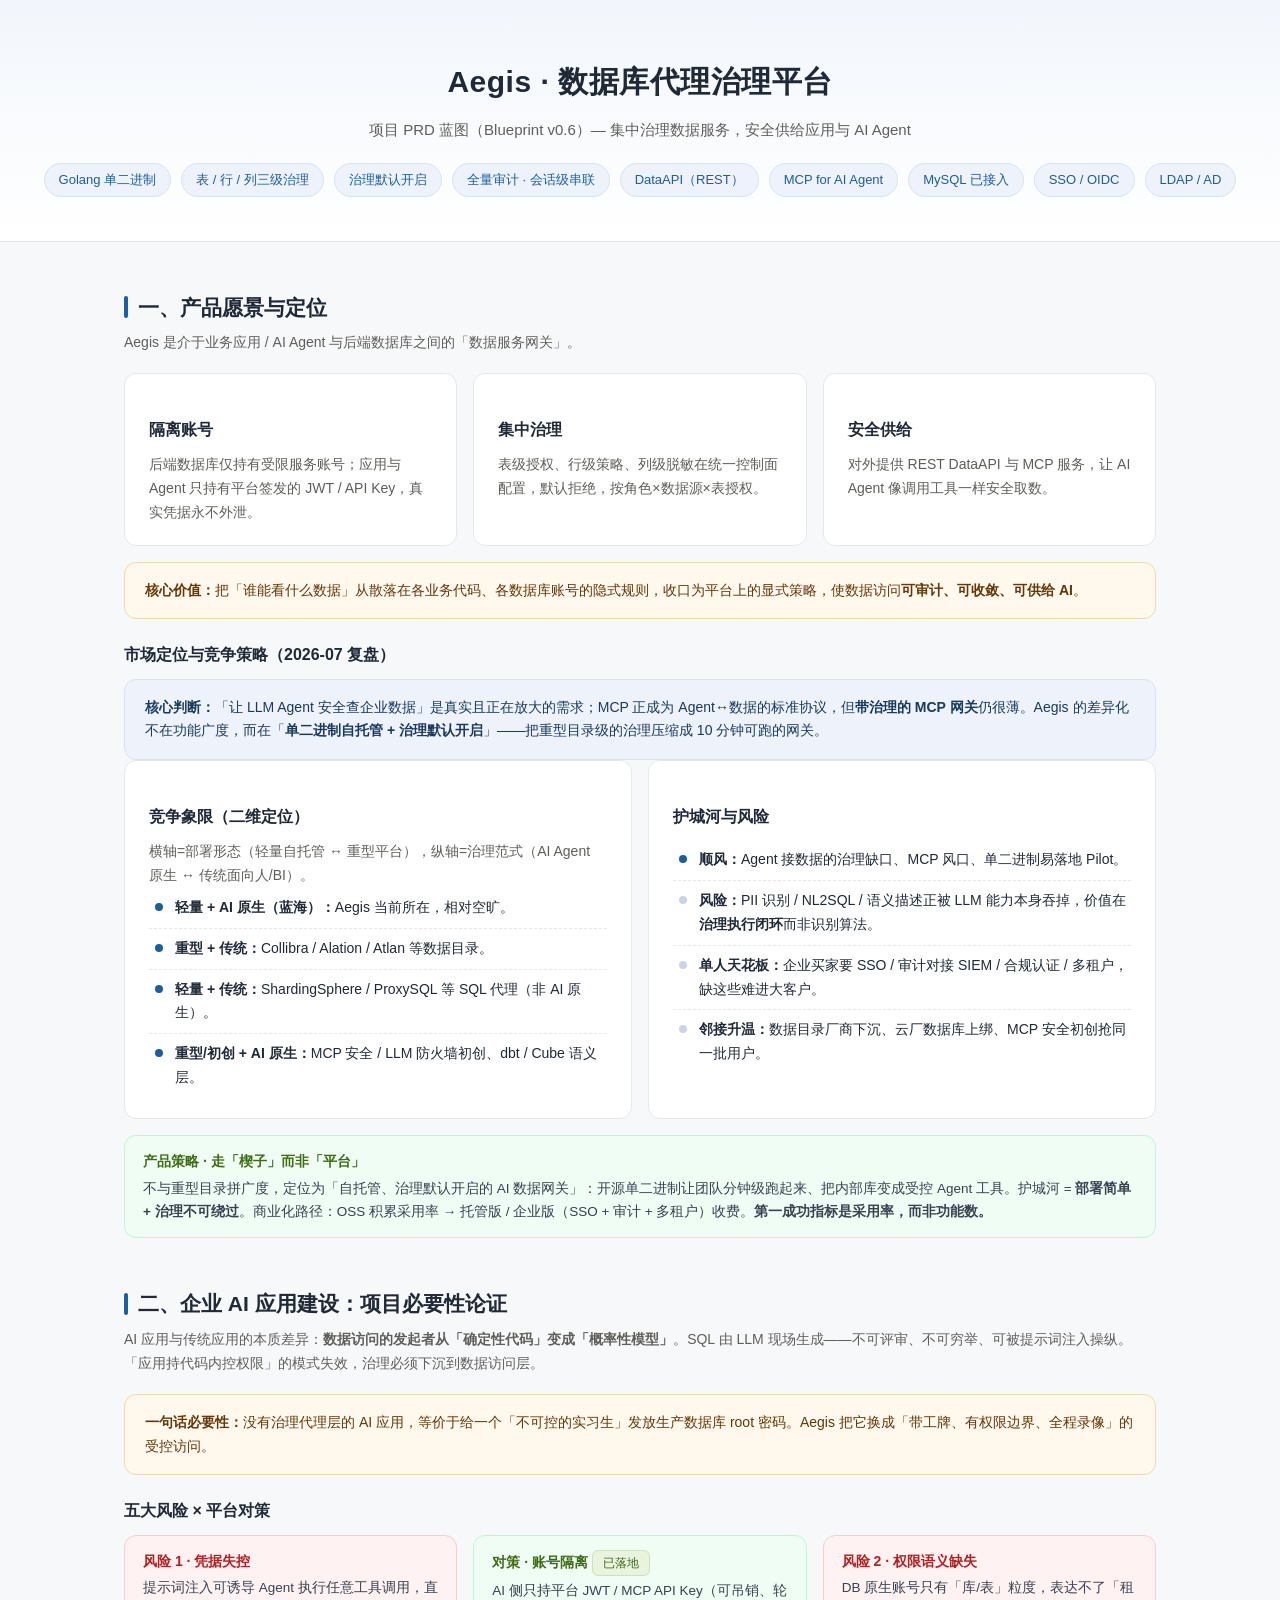
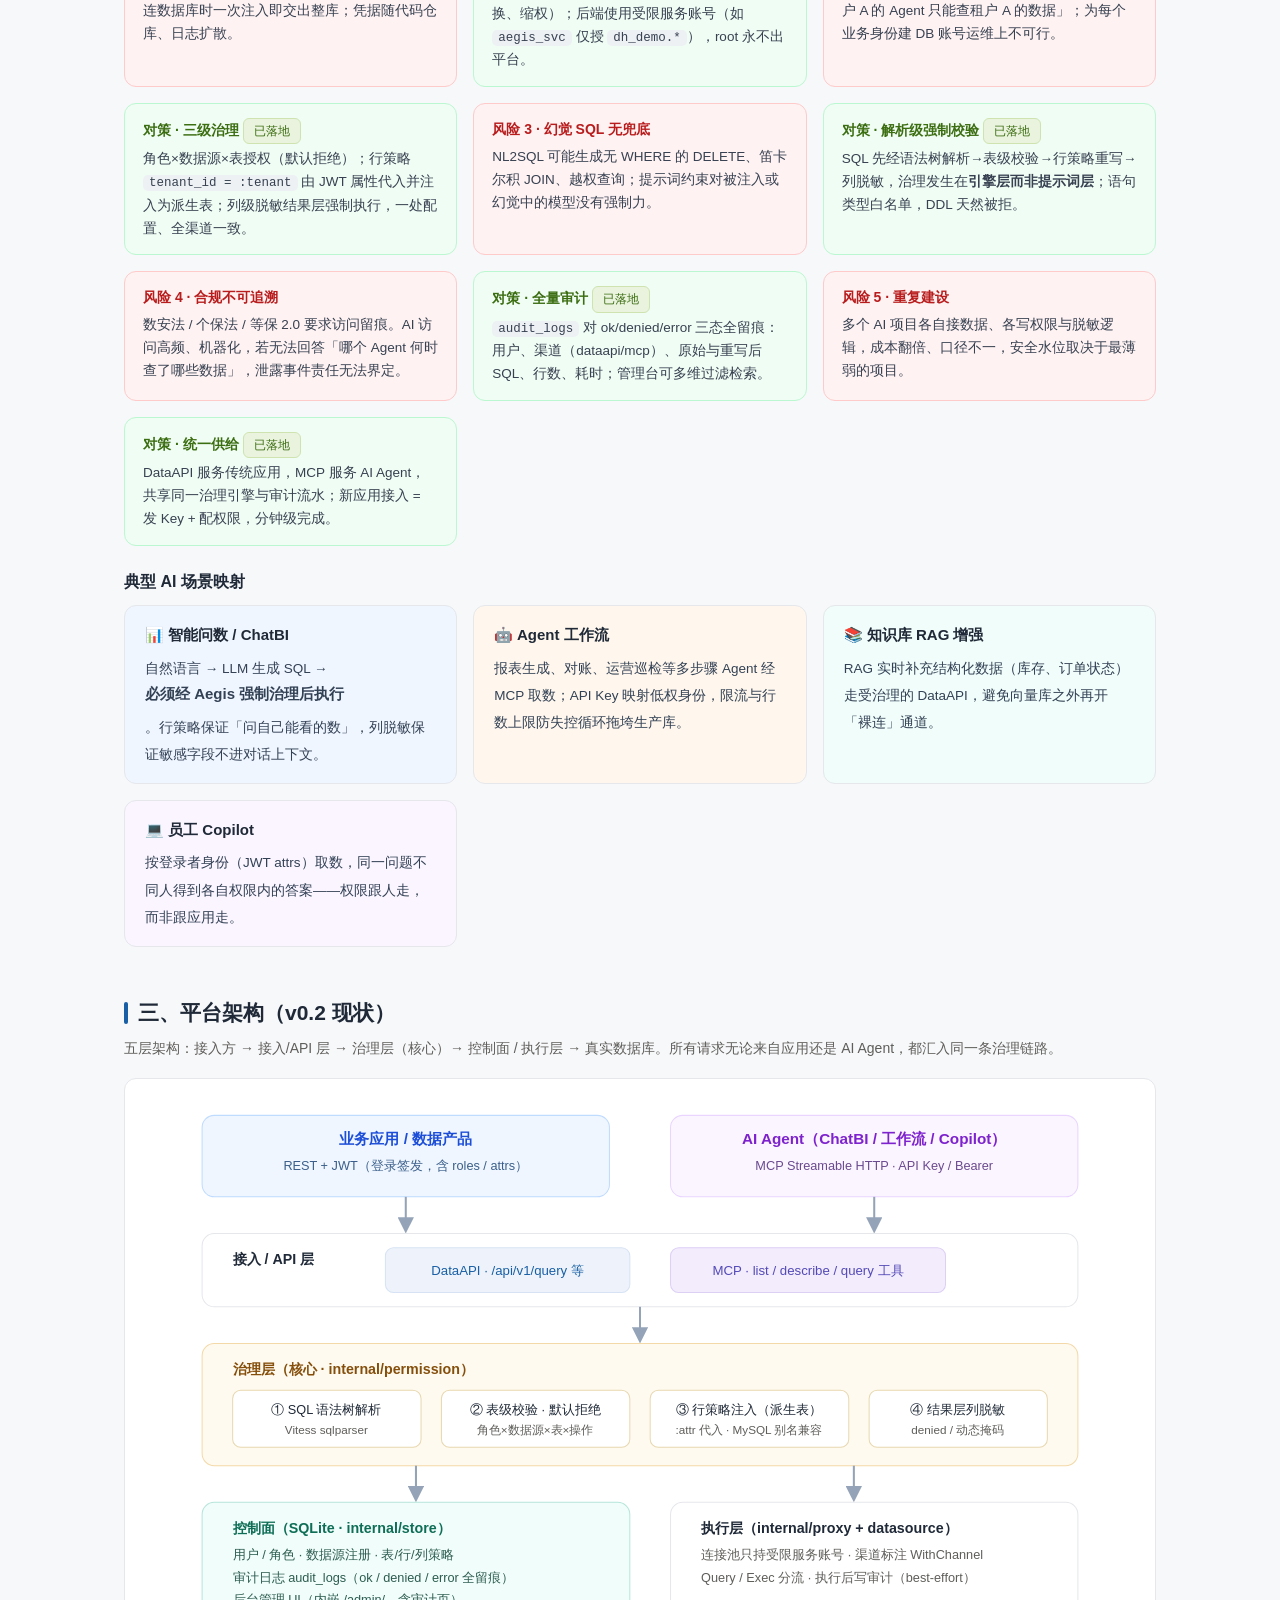
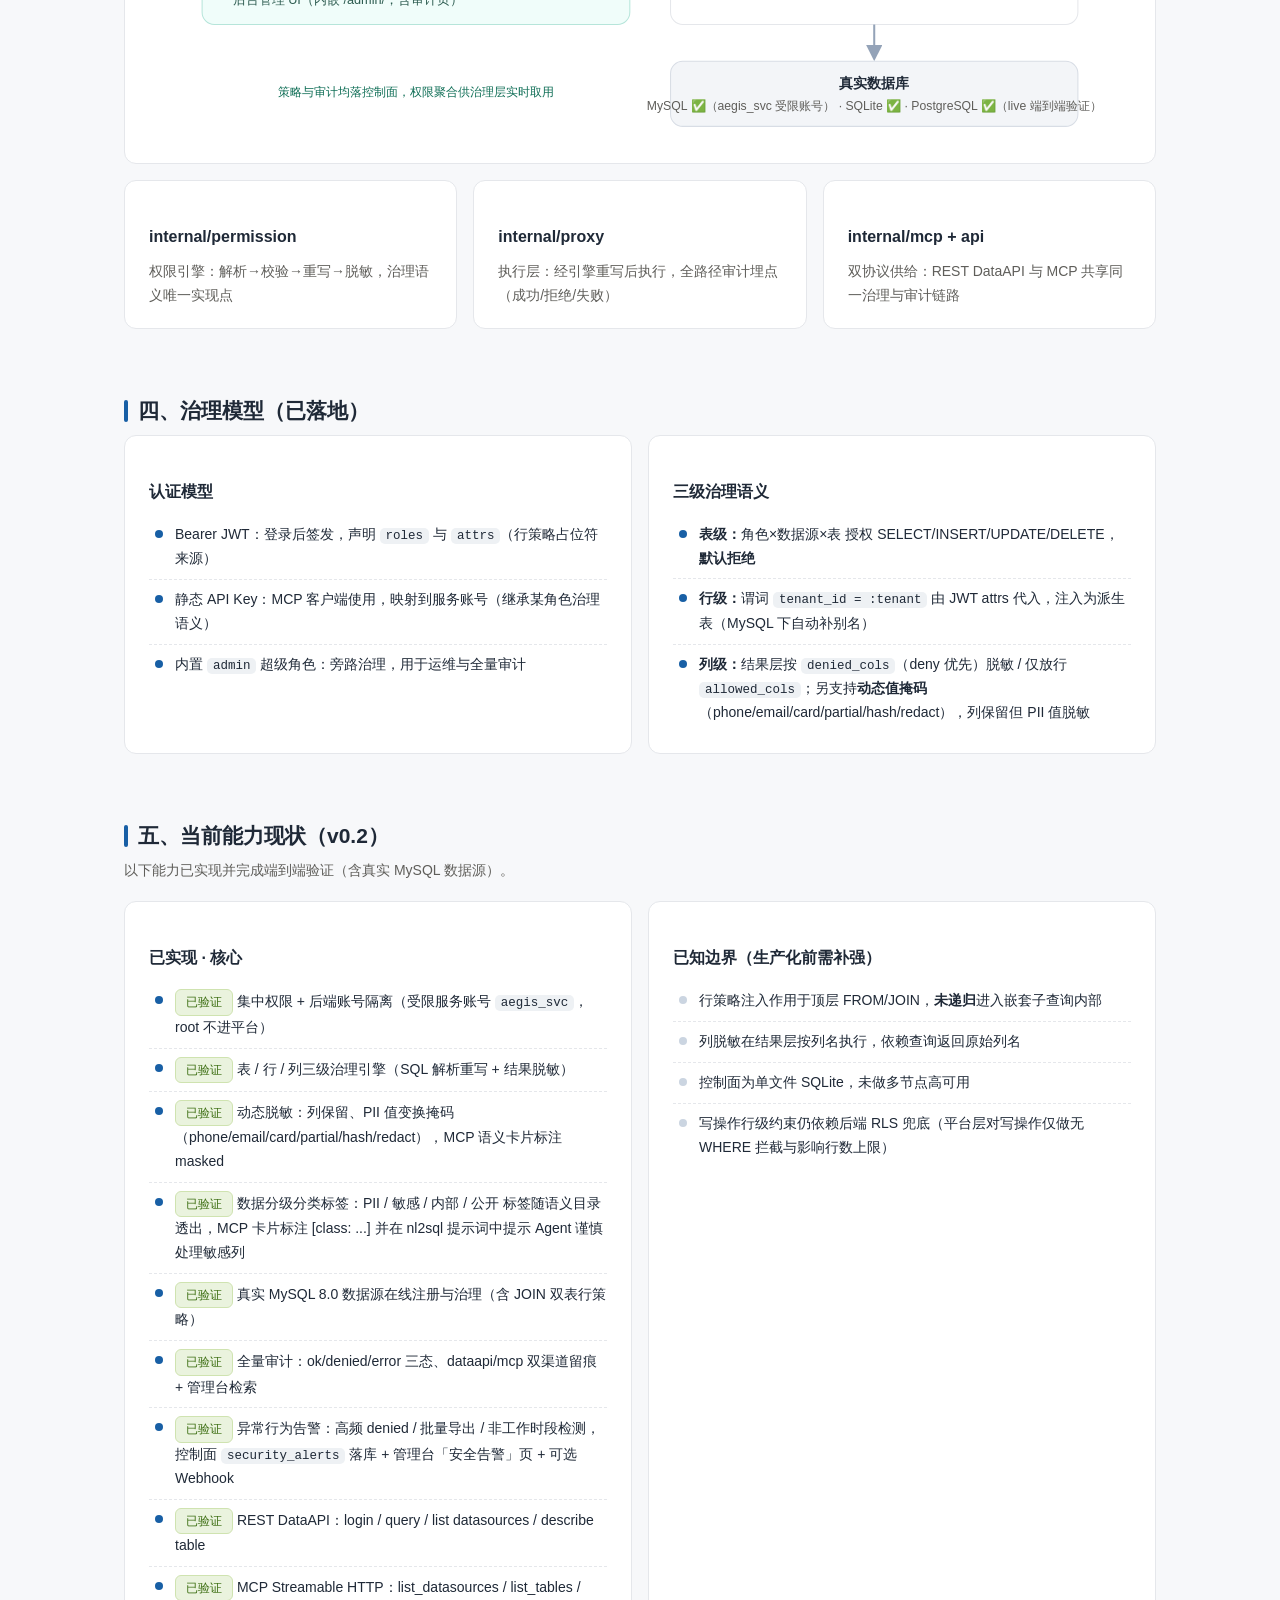
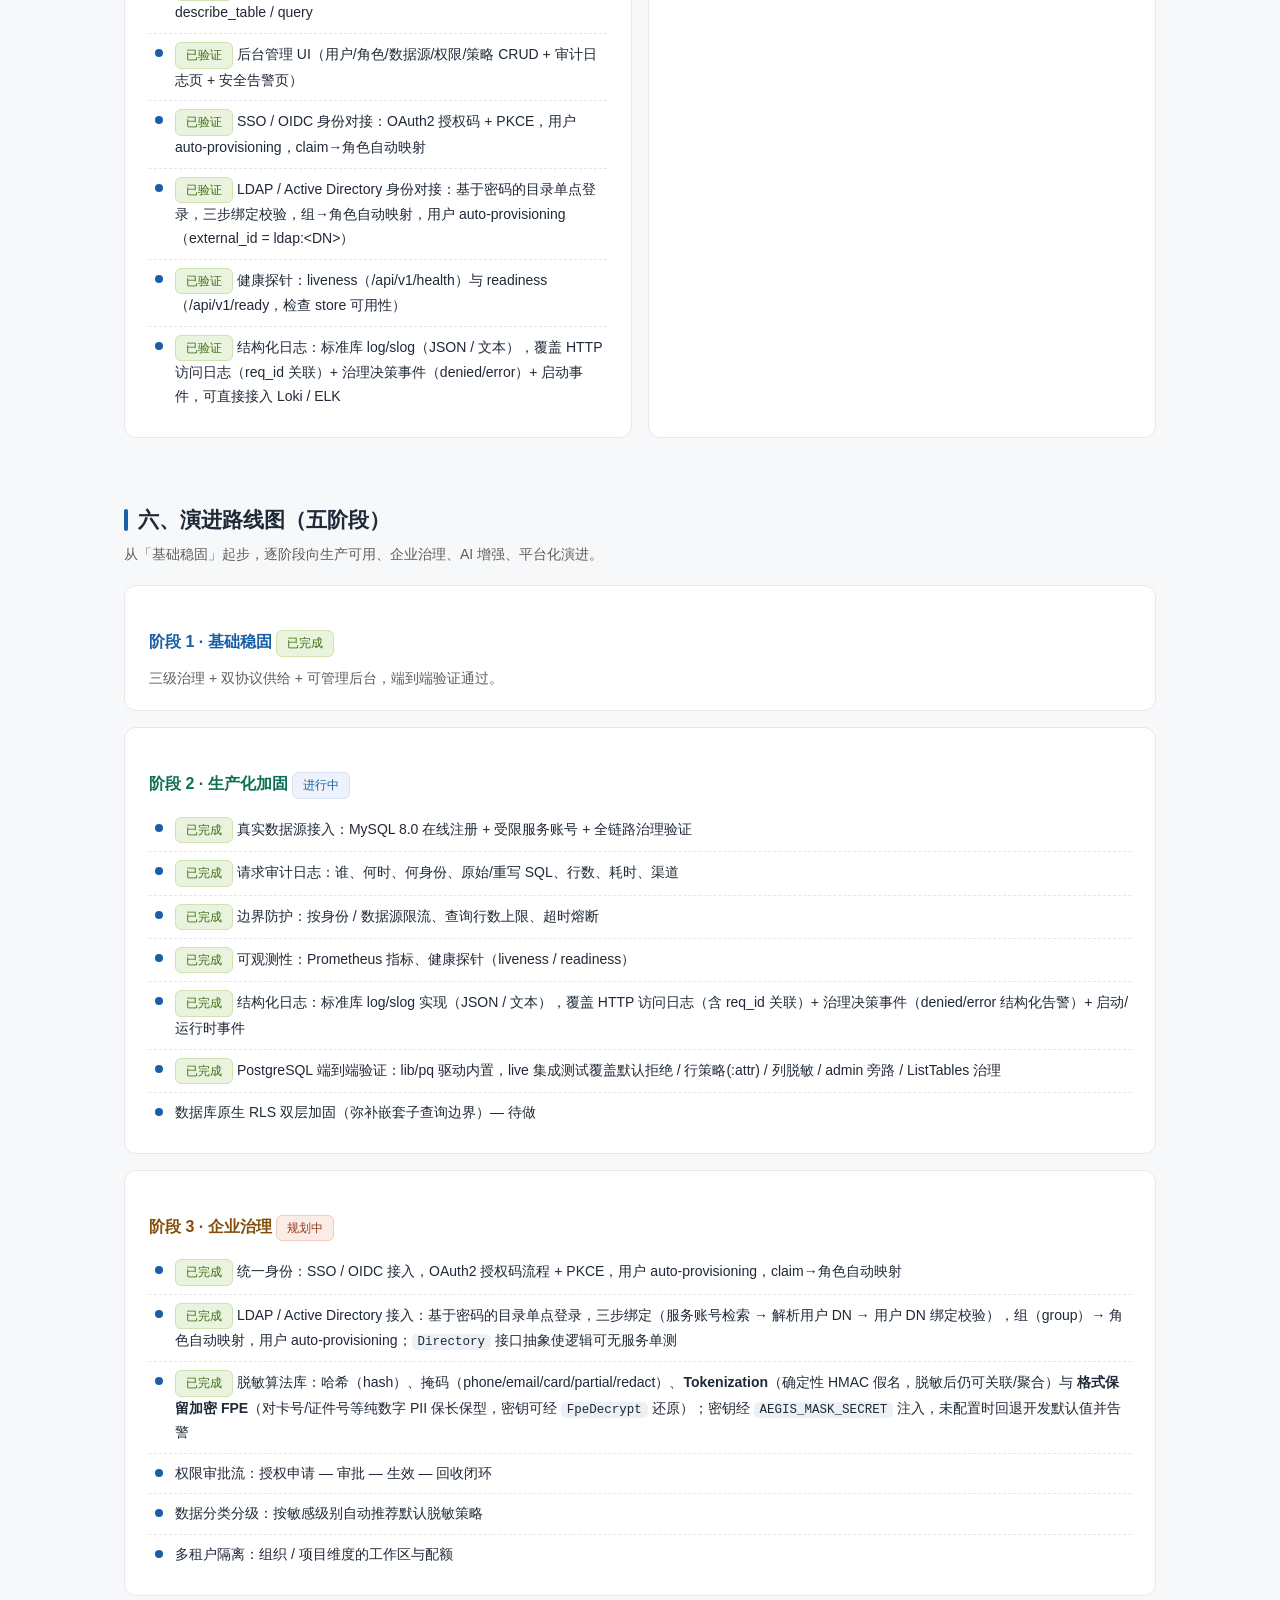
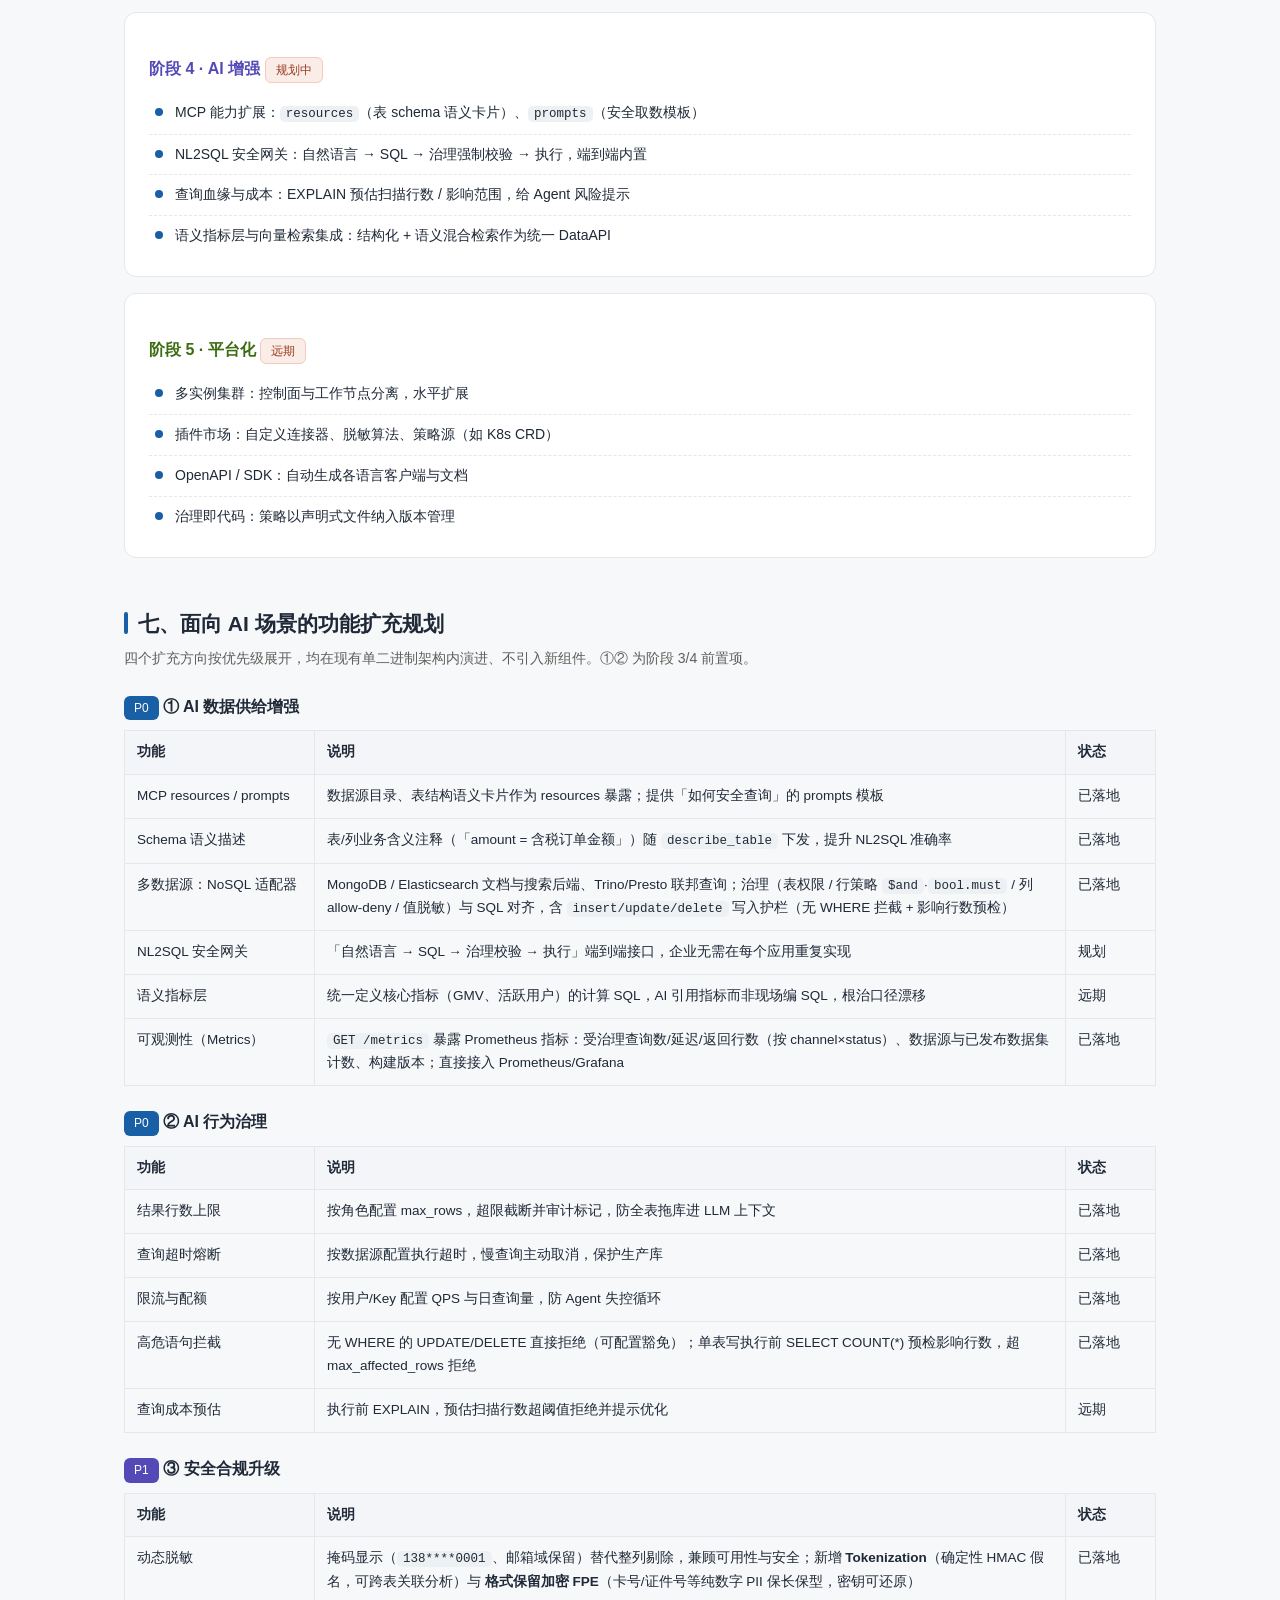
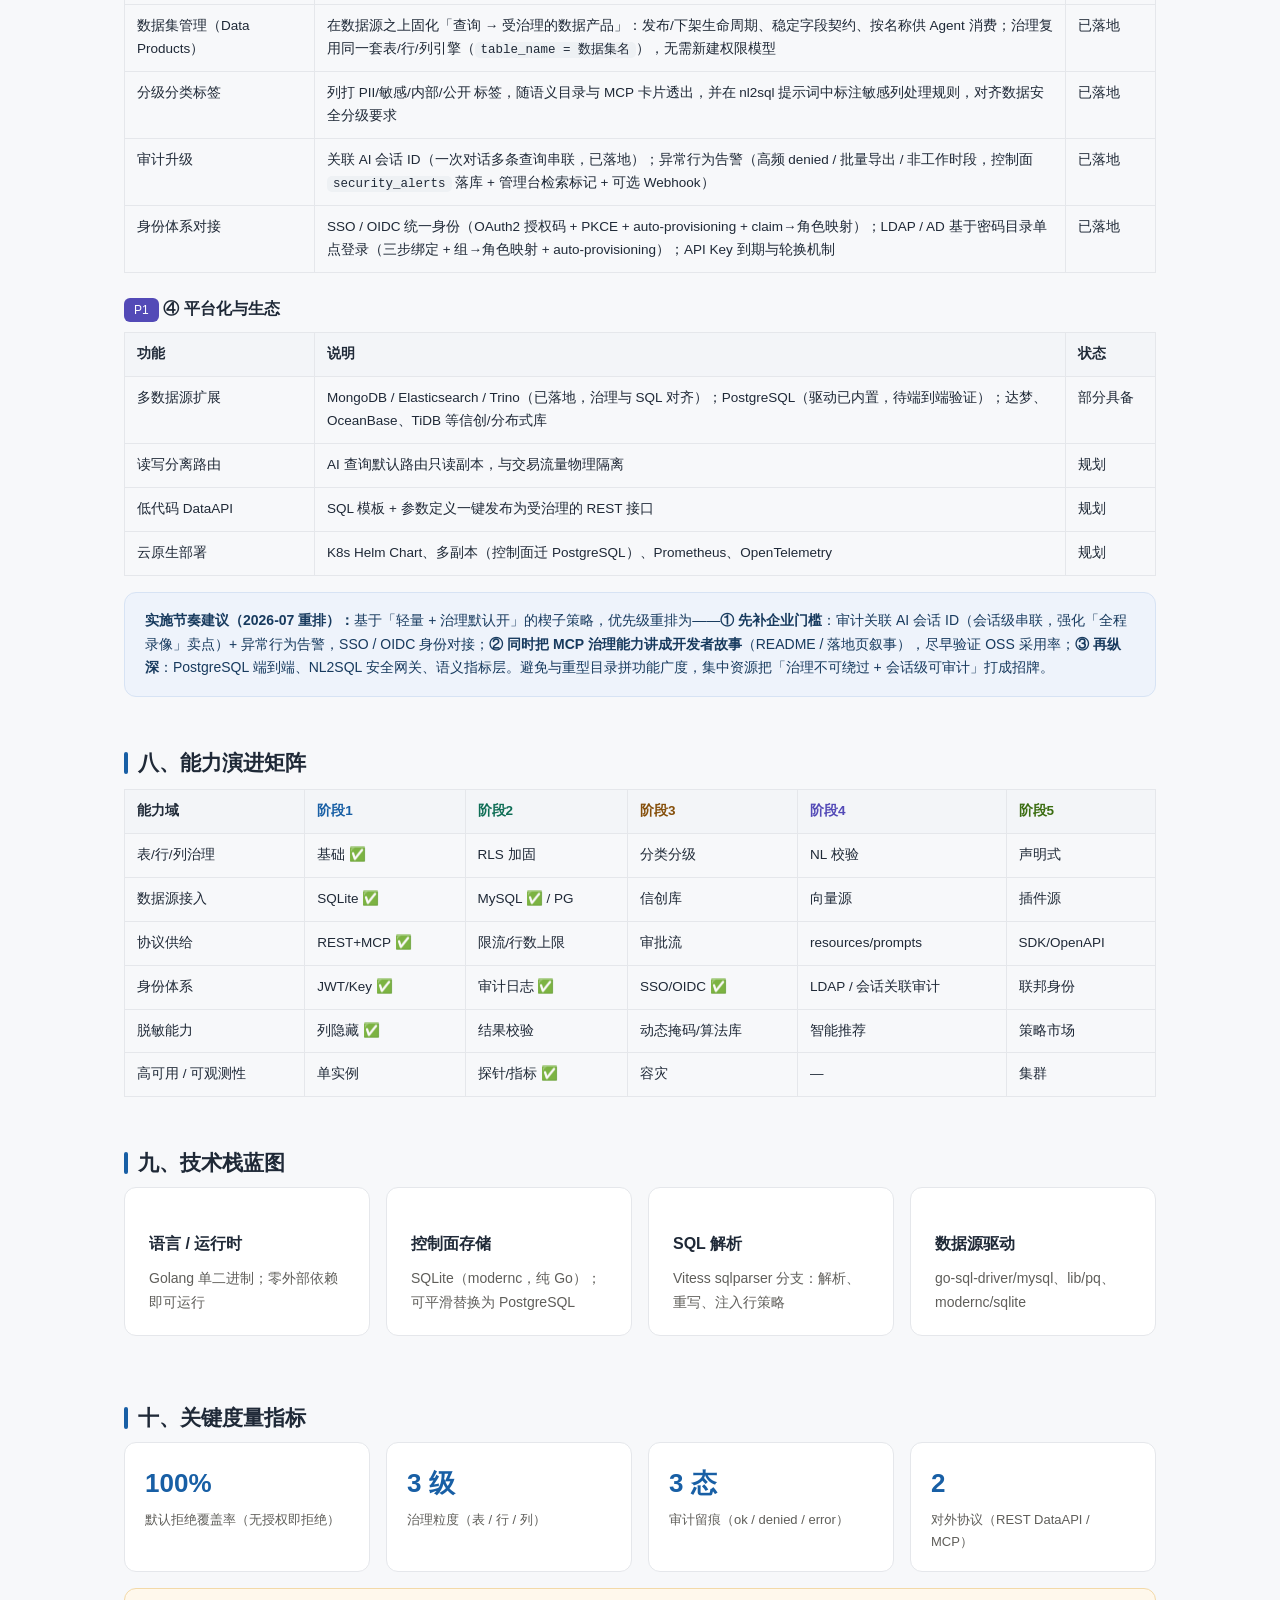
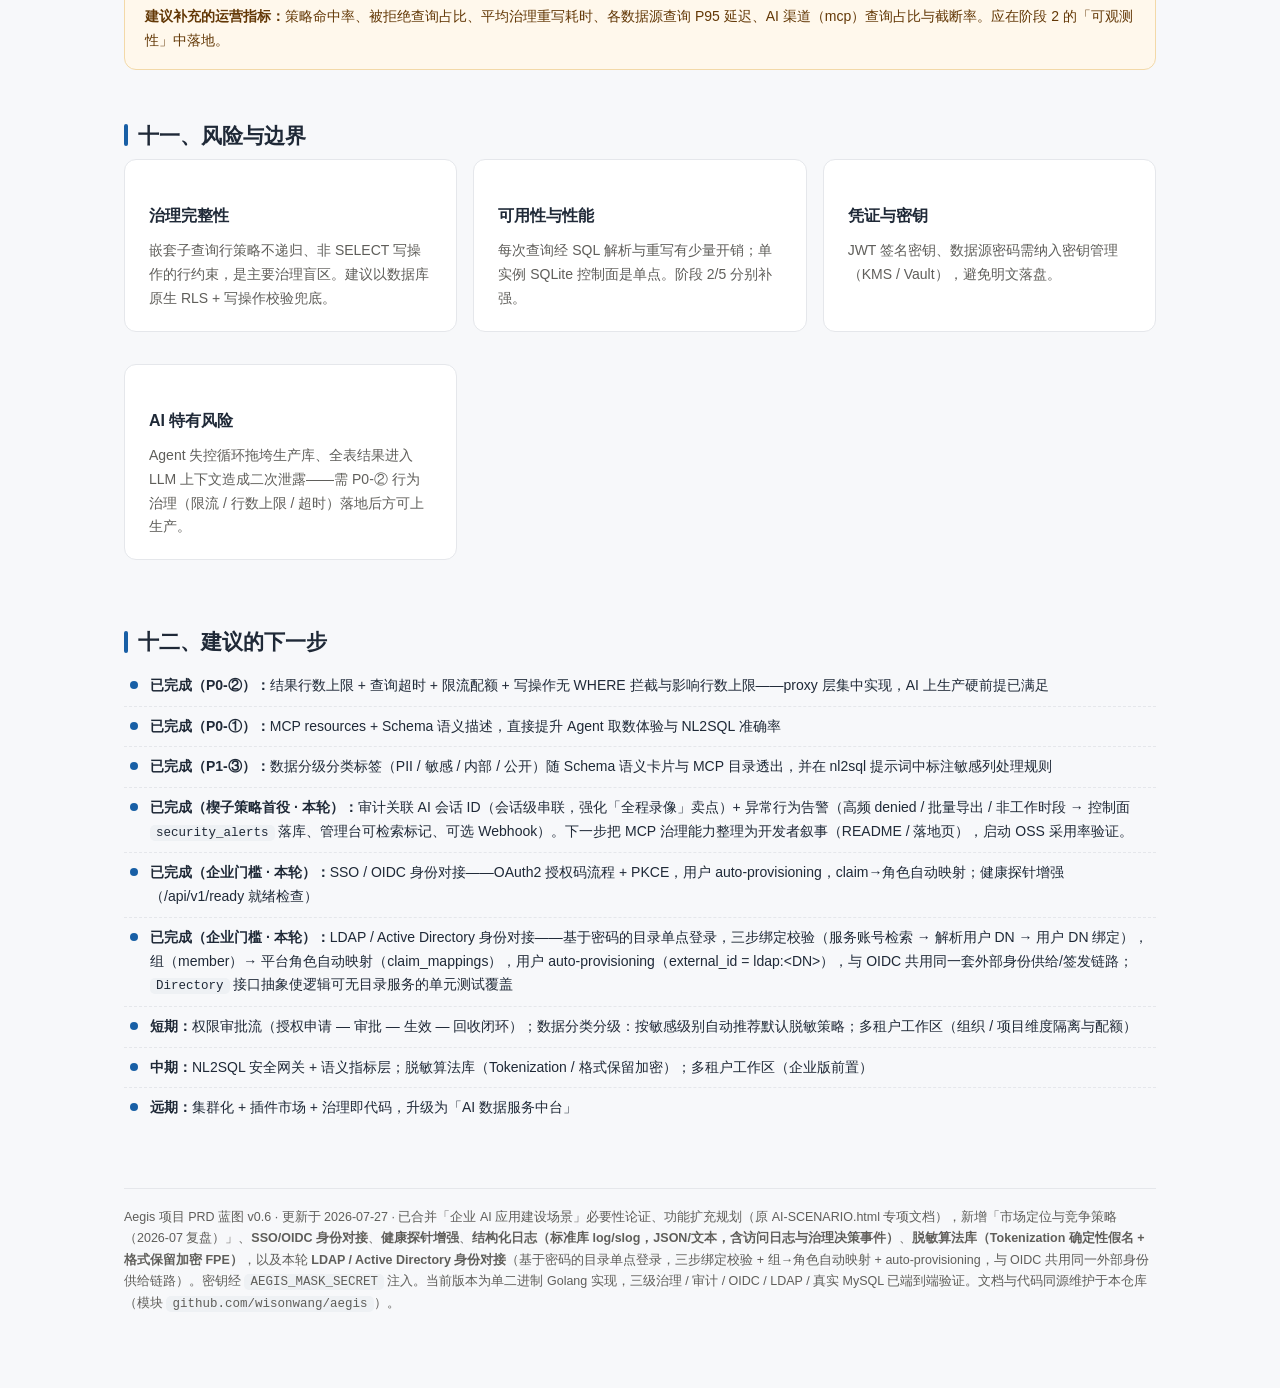
==== commit 2ed05008: "feat: LDAP / Active Directory 身份对接（蓝图阶段3 企业治理） - 新增 internal/auth/ldap.go：Directory 接口 + go-ldap 实现，" ====
--- a/BLUEPRINT.html
+++ b/BLUEPRINT.html
@@ -3,7 +3,7 @@
 <head>
 <meta charset="UTF-8">
 <meta name="viewport" content="width=device-width, initial-scale=1.0">
-<title>Aegis 项目 PRD 蓝图 v0.4</title>
+<title>Aegis 项目 PRD 蓝图 v0.6</title>
 <style>
   :root{
     --blue:#185FA5; --teal:#0F6E56; --purple:#534AB7; --amber:#854F0B; --green:#3B6D11; --coral:#993C1D;
@@ -68,7 +68,7 @@
 <body>
 <header class="hero">
   <h1>Aegis · 数据库代理治理平台</h1>
-  <p>项目 PRD 蓝图（Blueprint v0.3）— 集中治理数据服务，安全供给应用与 AI Agent</p>
+  <p>项目 PRD 蓝图（Blueprint v0.6）— 集中治理数据服务，安全供给应用与 AI Agent</p>
   <div class="tagrow">
     <span class="tag">Golang 单二进制</span>
     <span class="tag">表 / 行 / 列三级治理</span>
@@ -78,6 +78,7 @@
     <span class="tag">MCP for AI Agent</span>
     <span class="tag">MySQL 已接入</span>
     <span class="tag">SSO / OIDC</span>
+    <span class="tag">LDAP / AD</span>
   </div>
 </header>
 
@@ -273,6 +274,7 @@
           <li><span class="pill ok">已验证</span> MCP Streamable HTTP：list_datasources / list_tables / describe_table / query</li>
           <li><span class="pill ok">已验证</span> 后台管理 UI（用户/角色/数据源/权限/策略 CRUD + 审计日志页 + 安全告警页）</li>
           <li><span class="pill ok">已验证</span> SSO / OIDC 身份对接：OAuth2 授权码 + PKCE，用户 auto-provisioning，claim→角色自动映射</li>
+          <li><span class="pill ok">已验证</span> LDAP / Active Directory 身份对接：基于密码的目录单点登录，三步绑定校验，组→角色自动映射，用户 auto-provisioning（external_id = ldap:&lt;DN&gt;）</li>
           <li><span class="pill ok">已验证</span> 健康探针：liveness（/api/v1/health）与 readiness（/api/v1/ready，检查 store 可用性）</li>
           <li><span class="pill ok">已验证</span> 结构化日志：标准库 log/slog（JSON / 文本），覆盖 HTTP 访问日志（req_id 关联）+ 治理决策事件（denied/error）+ 启动事件，可直接接入 Loki / ELK</li>
         </ul>
@@ -316,7 +318,7 @@
       <h3><span class="p3">阶段 3 · 企业治理</span> <span class="pill todo">规划中</span></h3>
       <ul class="clean">
         <li><span class="pill ok">已完成</span> 统一身份：SSO / OIDC 接入，OAuth2 授权码流程 + PKCE，用户 auto-provisioning，claim→角色自动映射</li>
-        <li>LDAP 接入，企业用户与平台角色映射</li>
+        <li><span class="pill ok">已完成</span> LDAP / Active Directory 接入：基于密码的目录单点登录，三步绑定（服务账号检索 → 解析用户 DN → 用户 DN 绑定校验），组（group）→ 角色自动映射，用户 auto-provisioning；<code>Directory</code> 接口抽象使逻辑可无服务单测</li>
         <li><span class="pill ok">已完成</span> 脱敏算法库：哈希（hash）、掩码（phone/email/card/partial/redact）、<b>Tokenization</b>（确定性 HMAC 假名，脱敏后仍可关联/聚合）与 <b>格式保留加密 FPE</b>（对卡号/证件号等纯数字 PII 保长保型，密钥可经 <code>FpeDecrypt</code> 还原）；密钥经 <code>AEGIS_MASK_SECRET</code> 注入，未配置时回退开发默认值并告警</li>
         <li>权限审批流：授权申请 — 审批 — 生效 — 回收闭环</li>
         <li>数据分类分级：按敏感级别自动推荐默认脱敏策略</li>
@@ -378,7 +380,7 @@
         <tr><td>数据集管理（Data Products）</td><td>在数据源之上固化「查询 → 受治理的数据产品」：发布/下架生命周期、稳定字段契约、按名称供 Agent 消费；治理复用同一套表/行/列引擎（<code>table_name = 数据集名</code>），无需新建权限模型</td><td>已落地</td></tr>
         <tr><td>分级分类标签</td><td>列打 PII/敏感/内部/公开 标签，随语义目录与 MCP 卡片透出，并在 nl2sql 提示词中标注敏感列处理规则，对齐数据安全分级要求</td><td>已落地</td></tr>
         <tr><td>审计升级</td><td>关联 AI 会话 ID（一次对话多条查询串联，已落地）；异常行为告警（高频 denied / 批量导出 / 非工作时段，控制面 <code>security_alerts</code> 落库 + 管理台检索标记 + 可选 Webhook）</td><td>已落地</td></tr>
-        <tr><td>身份体系对接</td><td>SSO / OIDC 统一身份（OAuth2 授权码 + PKCE + auto-provisioning + claim→角色映射）；API Key 到期与轮换机制；LDAP 待接</td><td>部分落地</td></tr>
+        <tr><td>身份体系对接</td><td>SSO / OIDC 统一身份（OAuth2 授权码 + PKCE + auto-provisioning + claim→角色映射）；LDAP / AD 基于密码目录单点登录（三步绑定 + 组→角色映射 + auto-provisioning）；API Key 到期与轮换机制</td><td>已落地</td></tr>
       </table>
 
     <h3><span class="pill p1tag">P1</span> ④ 平台化与生态</h3>
@@ -469,15 +471,16 @@
       <li><b>已完成（P0-①）：</b>MCP resources + Schema 语义描述，直接提升 Agent 取数体验与 NL2SQL 准确率</li>
       <li><b>已完成（P1-③）：</b>数据分级分类标签（PII / 敏感 / 内部 / 公开）随 Schema 语义卡片与 MCP 目录透出，并在 nl2sql 提示词中标注敏感列处理规则</li>
       <li><b>已完成（楔子策略首役 · 本轮）：</b>审计关联 AI 会话 ID（会话级串联，强化「全程录像」卖点）+ 异常行为告警（高频 denied / 批量导出 / 非工作时段 → 控制面 <code>security_alerts</code> 落库、管理台可检索标记、可选 Webhook）。下一步把 MCP 治理能力整理为开发者叙事（README / 落地页），启动 OSS 采用率验证。</li>
-      <li><b>已完成（企业门槛 · 本轮）：</b>SSO / OIDC 身份对接——OAuth2 授权码流程 + PKCE，用户 auto-provisioning，claim→角色自动映射；健康探针增强（/api/v1/ready 就绪检查）</li>
-      <li><b>短期：</b>可观测性已补齐（结构化日志、探针均已落地）；PostgreSQL 端到端验证；LDAP 身份对接</li>
+  <li><b>已完成（企业门槛 · 本轮）：</b>SSO / OIDC 身份对接——OAuth2 授权码流程 + PKCE，用户 auto-provisioning，claim→角色自动映射；健康探针增强（/api/v1/ready 就绪检查）</li>
+  <li><b>已完成（企业门槛 · 本轮）：</b>LDAP / Active Directory 身份对接——基于密码的目录单点登录，三步绑定校验（服务账号检索 → 解析用户 DN → 用户 DN 绑定），组（member）→ 平台角色自动映射（claim_mappings），用户 auto-provisioning（external_id = ldap:&lt;DN&gt;），与 OIDC 共用同一套外部身份供给/签发链路；<code>Directory</code> 接口抽象使逻辑可无目录服务的单元测试覆盖</li>
+  <li><b>短期：</b>权限审批流（授权申请 — 审批 — 生效 — 回收闭环）；数据分类分级：按敏感级别自动推荐默认脱敏策略；多租户工作区（组织 / 项目维度隔离与配额）</li>
       <li><b>中期：</b>NL2SQL 安全网关 + 语义指标层；脱敏算法库（Tokenization / 格式保留加密）；多租户工作区（企业版前置）</li>
       <li><b>远期：</b>集群化 + 插件市场 + 治理即代码，升级为「AI 数据服务中台」</li>
     </ul>
   </section>
 
   <p class="footnote">
-    Aegis 项目 PRD 蓝图 v0.5 · 更新于 2026-07-27 · 已合并「企业 AI 应用建设场景」必要性论证、功能扩充规划（原 AI-SCENARIO.html 专项文档），新增「市场定位与竞争策略（2026-07 复盘）」、<strong>SSO/OIDC 身份对接</strong>、<strong>健康探针增强</strong>、上轮 <strong>结构化日志（标准库 log/slog，JSON/文本，含访问日志与治理决策事件）</strong>，以及本轮 <strong>脱敏算法库（Tokenization 确定性假名 + 格式保留加密 FPE）</strong>，密钥经 <code>AEGIS_MASK_SECRET</code> 注入。当前版本为单二进制 Golang 实现，三级治理 / 审计 / OIDC / 真实 MySQL 已端到端验证。文档与代码同源维护于本仓库（模块 <code>github.com/wisonwang/aegis</code>）。
+    Aegis 项目 PRD 蓝图 v0.6 · 更新于 2026-07-27 · 已合并「企业 AI 应用建设场景」必要性论证、功能扩充规划（原 AI-SCENARIO.html 专项文档），新增「市场定位与竞争策略（2026-07 复盘）」、<strong>SSO/OIDC 身份对接</strong>、<strong>健康探针增强</strong>、<strong>结构化日志（标准库 log/slog，JSON/文本，含访问日志与治理决策事件）</strong>、<strong>脱敏算法库（Tokenization 确定性假名 + 格式保留加密 FPE）</strong>，以及本轮 <strong>LDAP / Active Directory 身份对接</strong>（基于密码的目录单点登录，三步绑定校验 + 组→角色自动映射 + auto-provisioning，与 OIDC 共用同一外部身份供给链路）。密钥经 <code>AEGIS_MASK_SECRET</code> 注入。当前版本为单二进制 Golang 实现，三级治理 / 审计 / OIDC / LDAP / 真实 MySQL 已端到端验证。文档与代码同源维护于本仓库（模块 <code>github.com/wisonwang/aegis</code>）。
   </p>
 </div>
 </body>
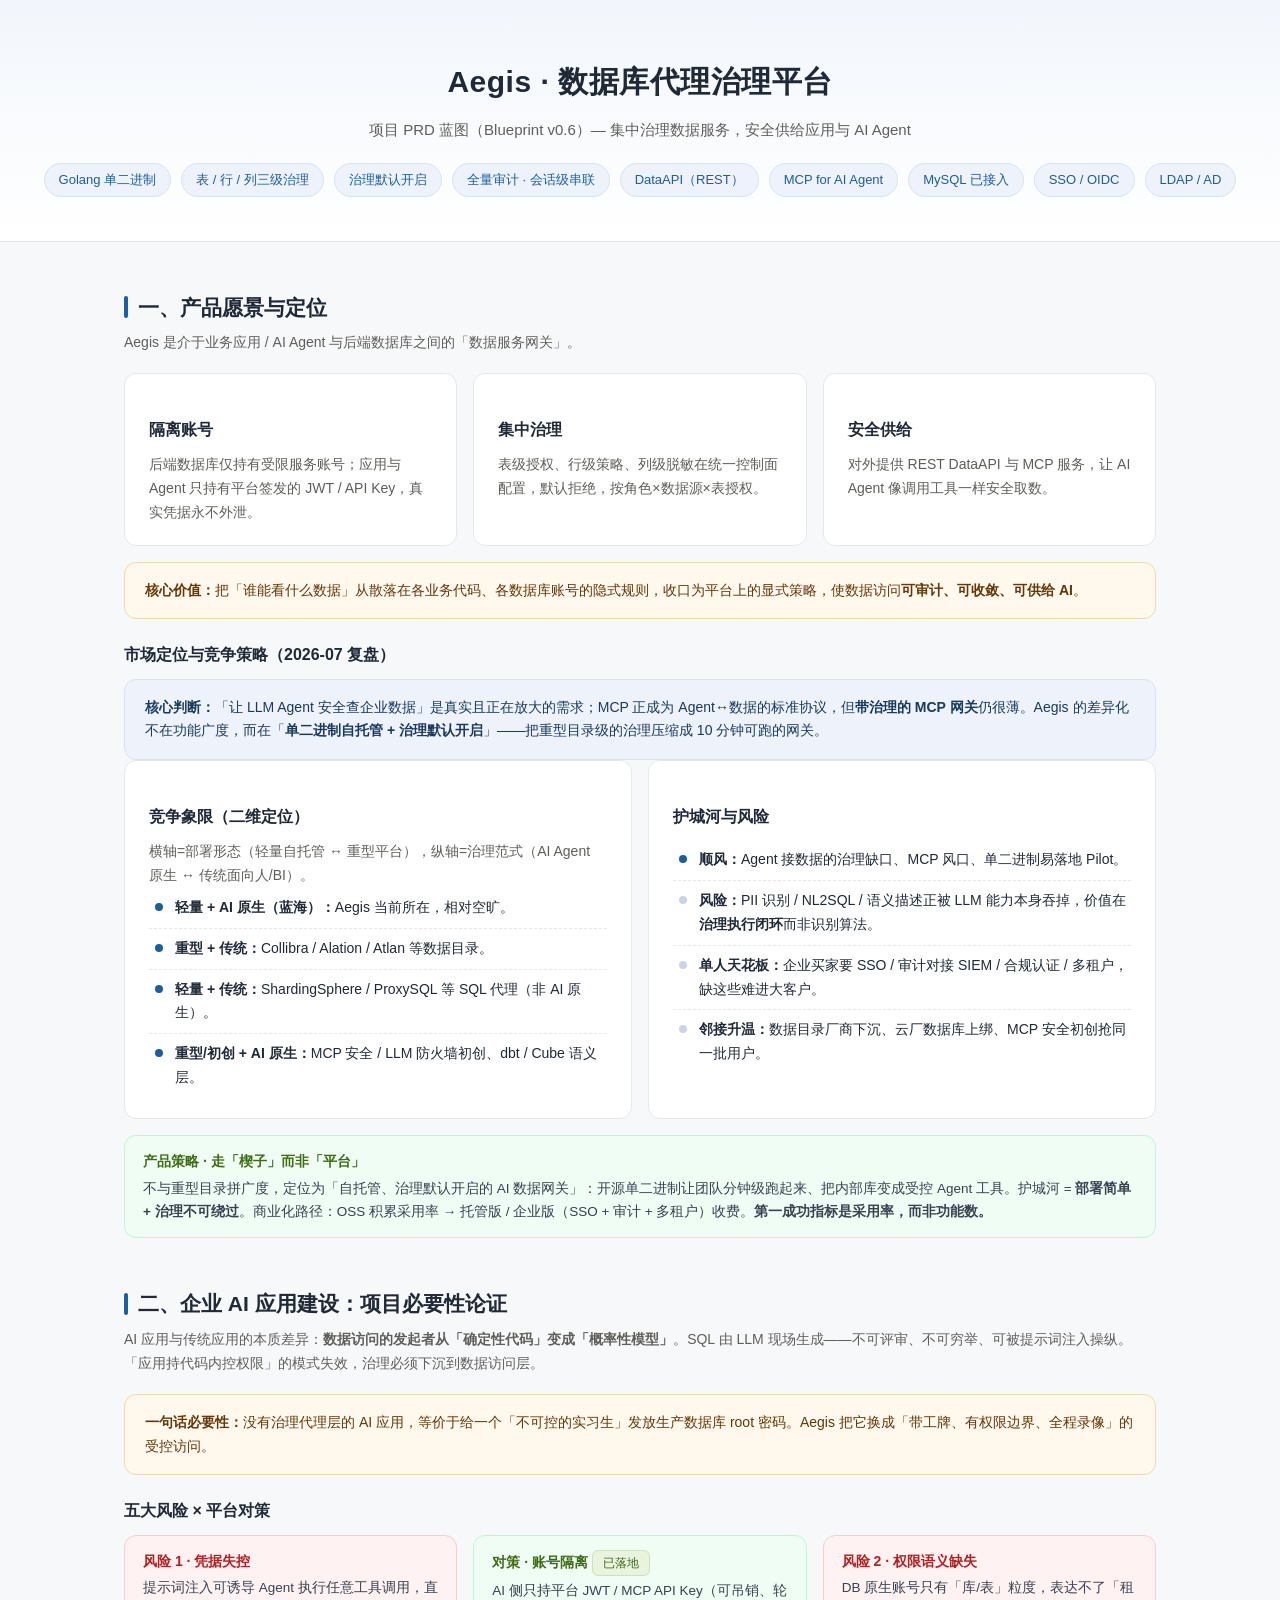
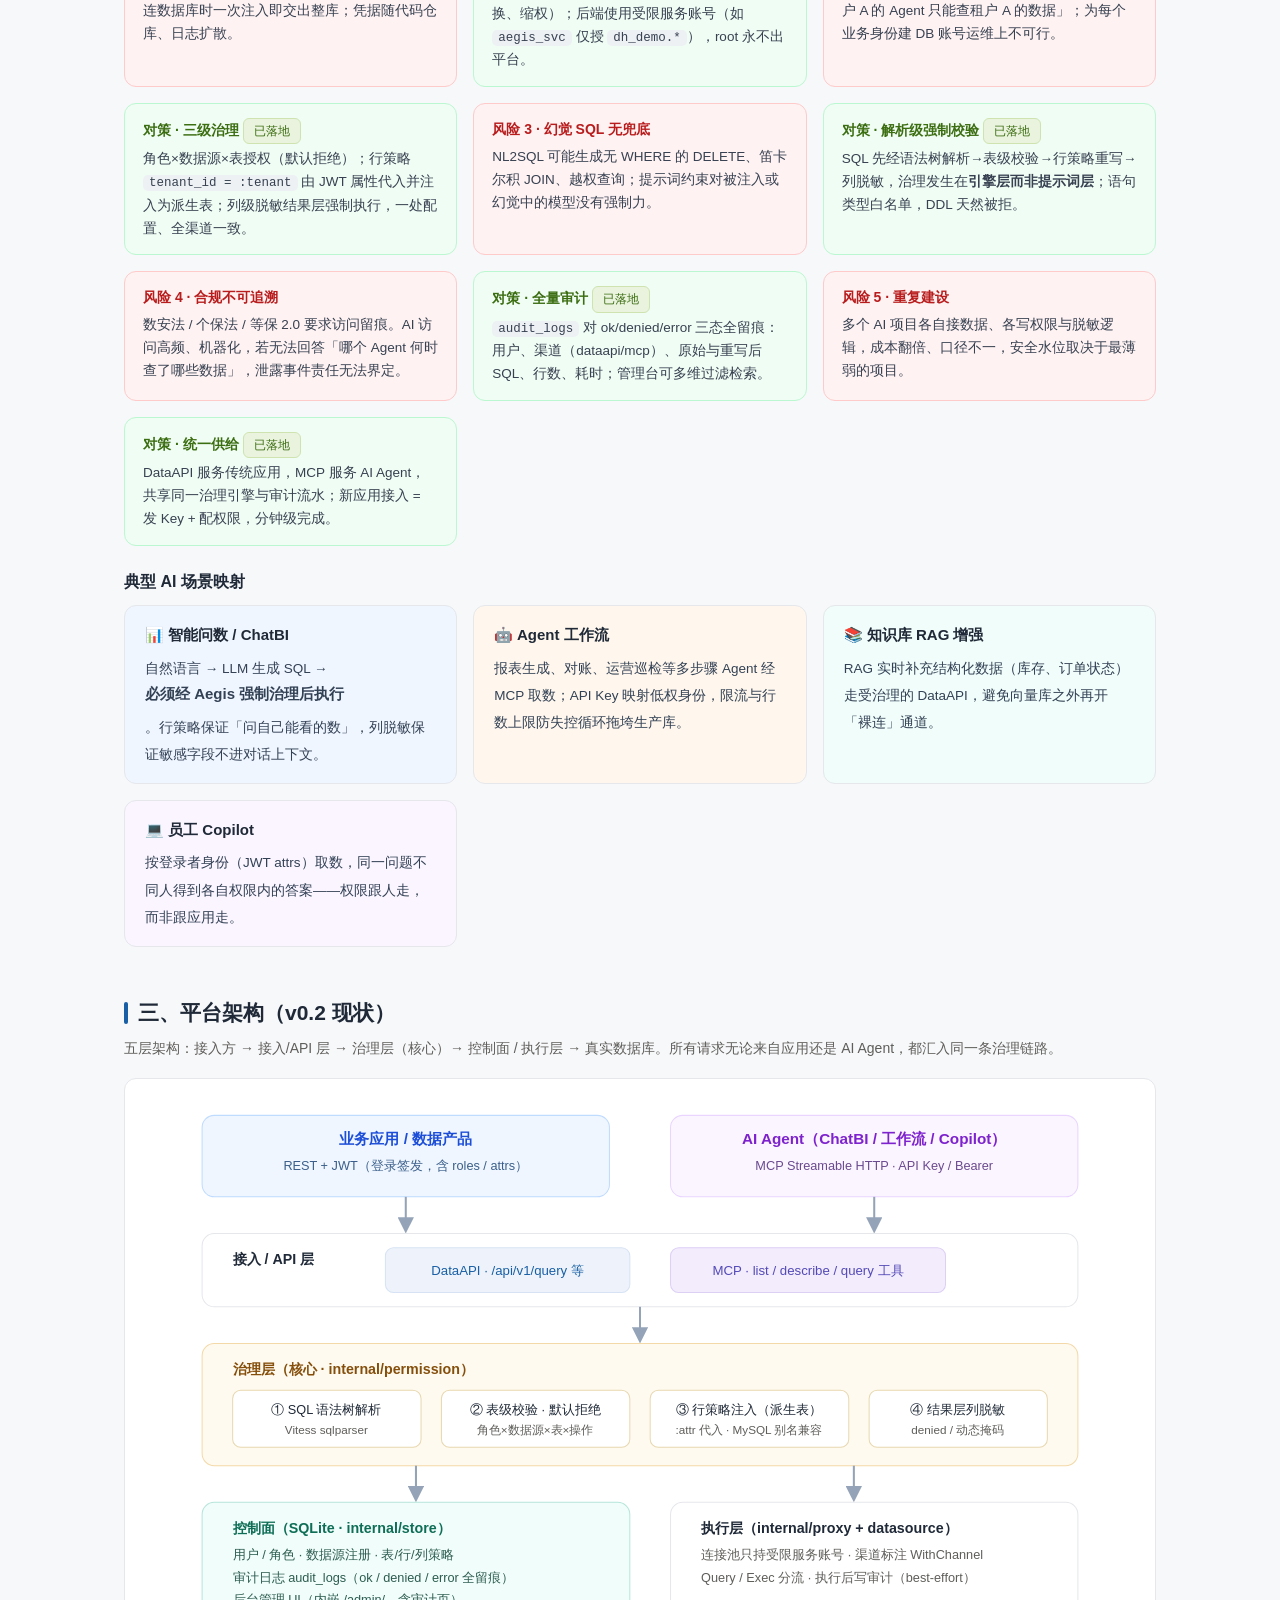
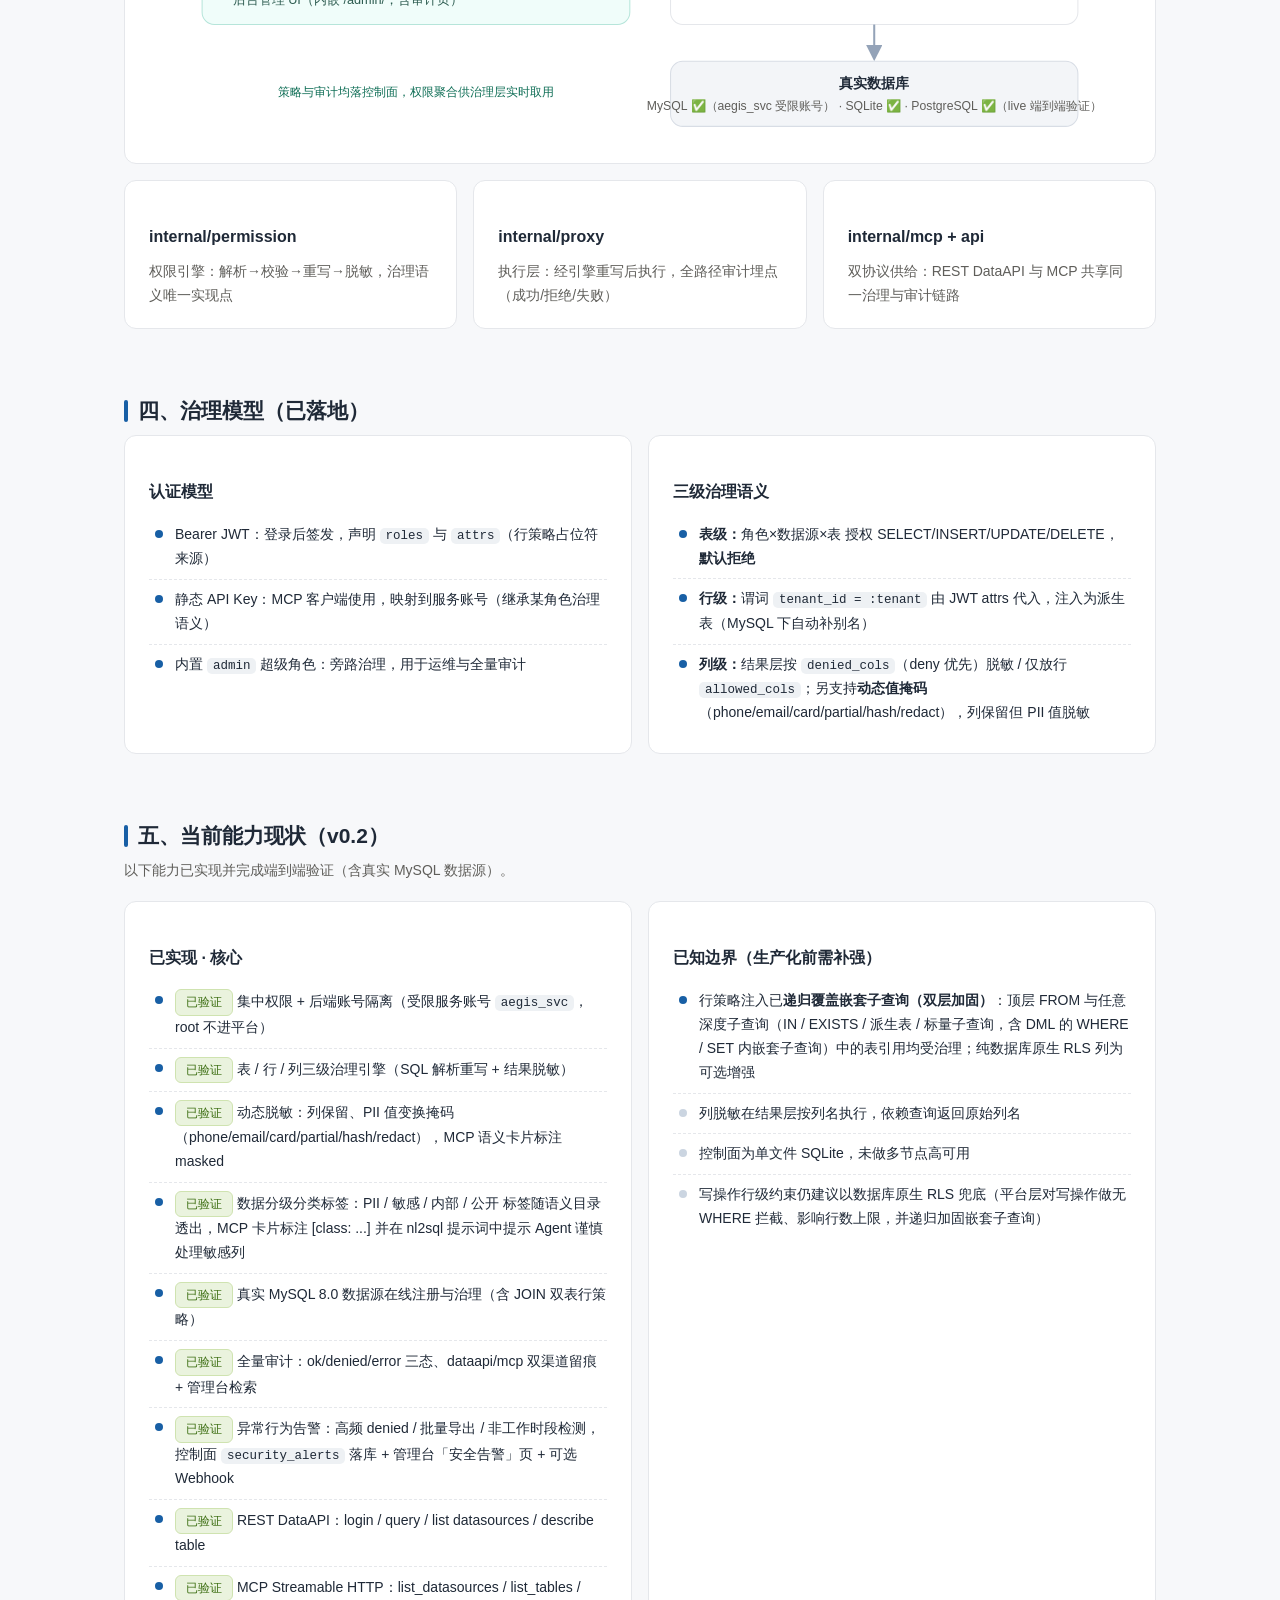
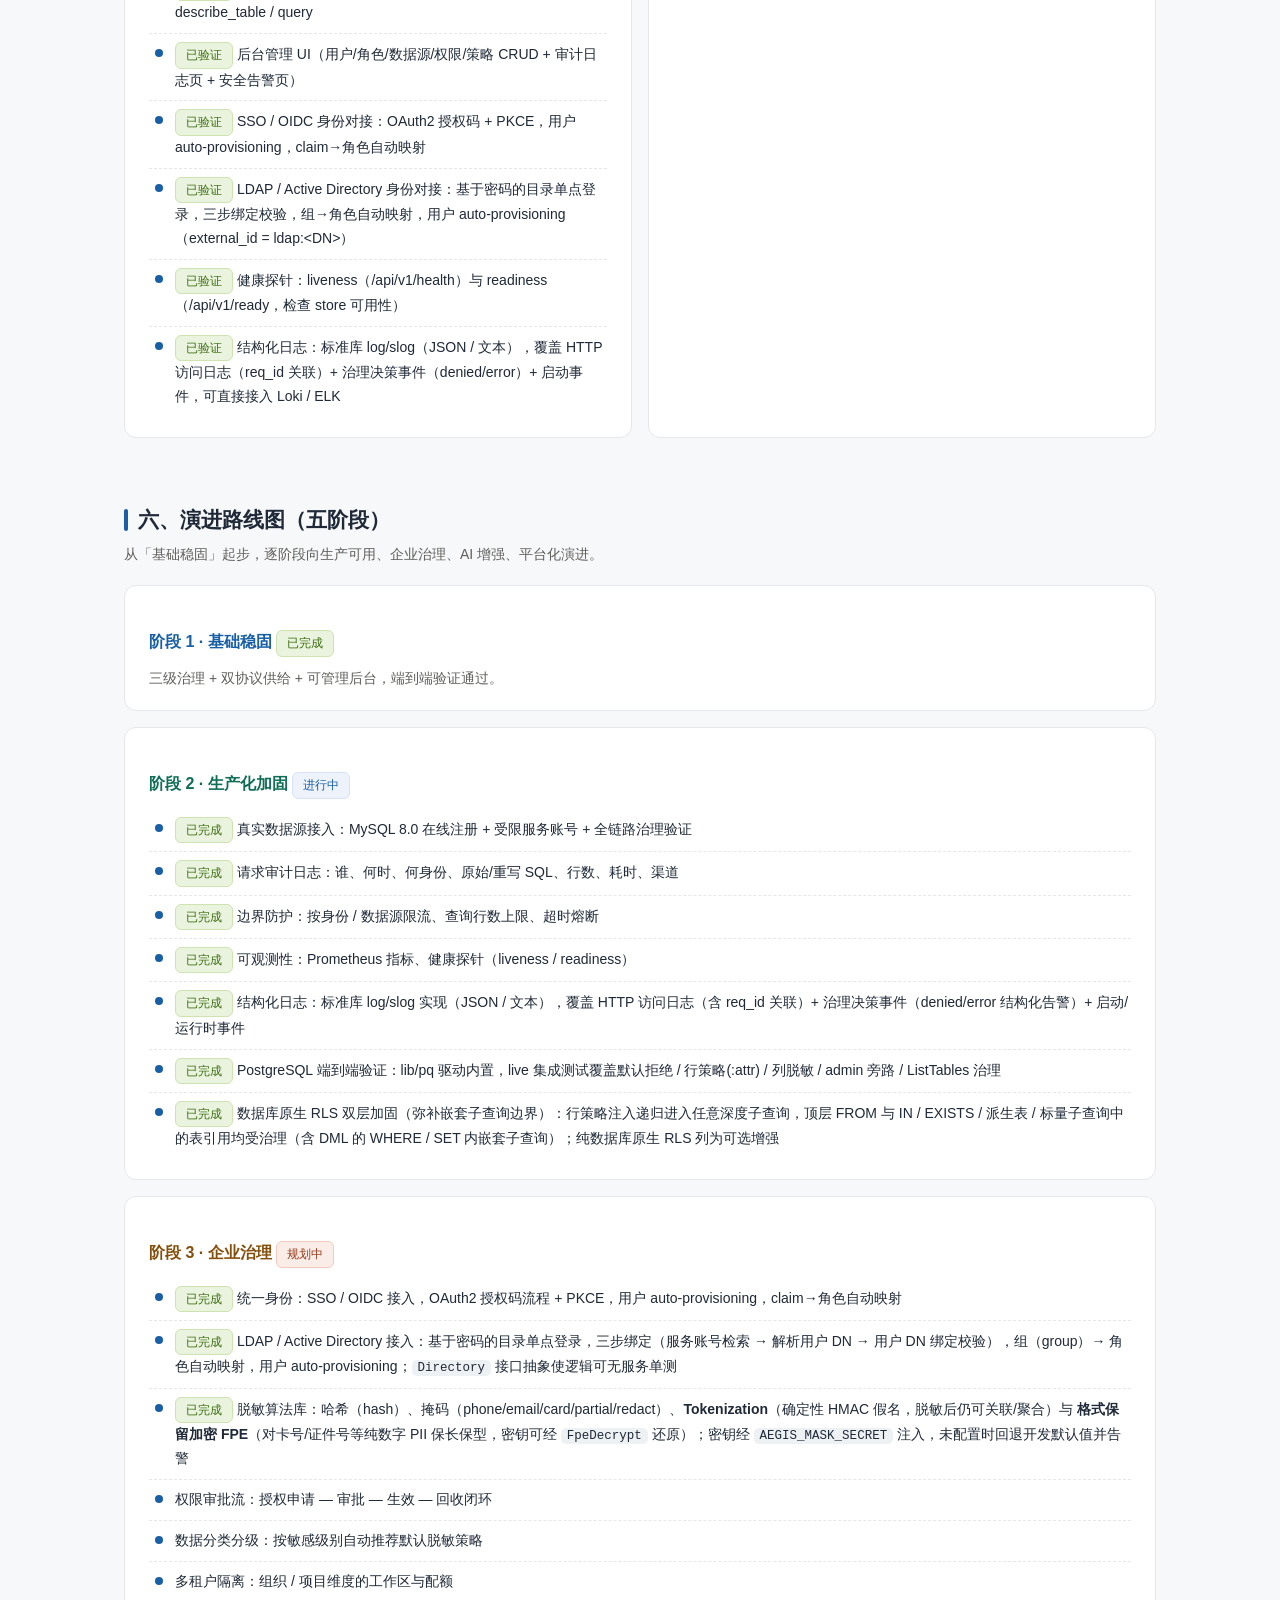
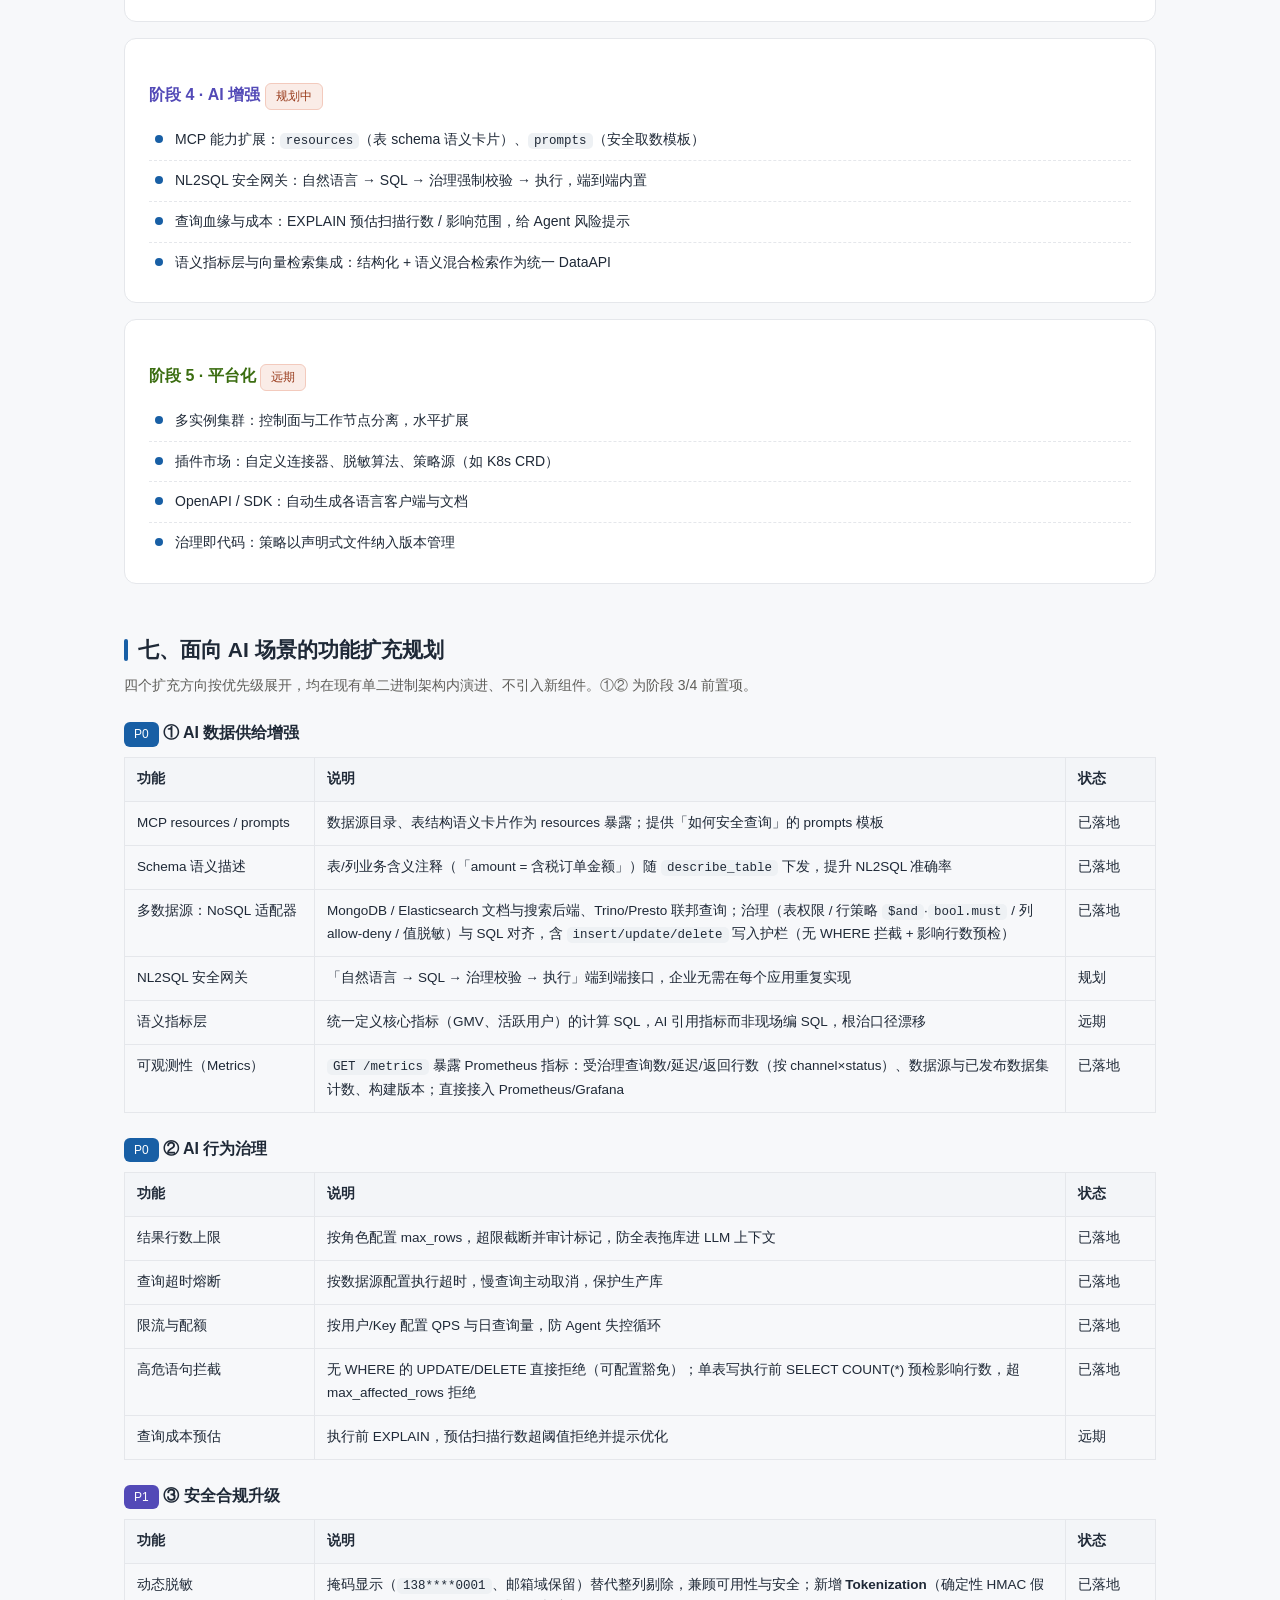
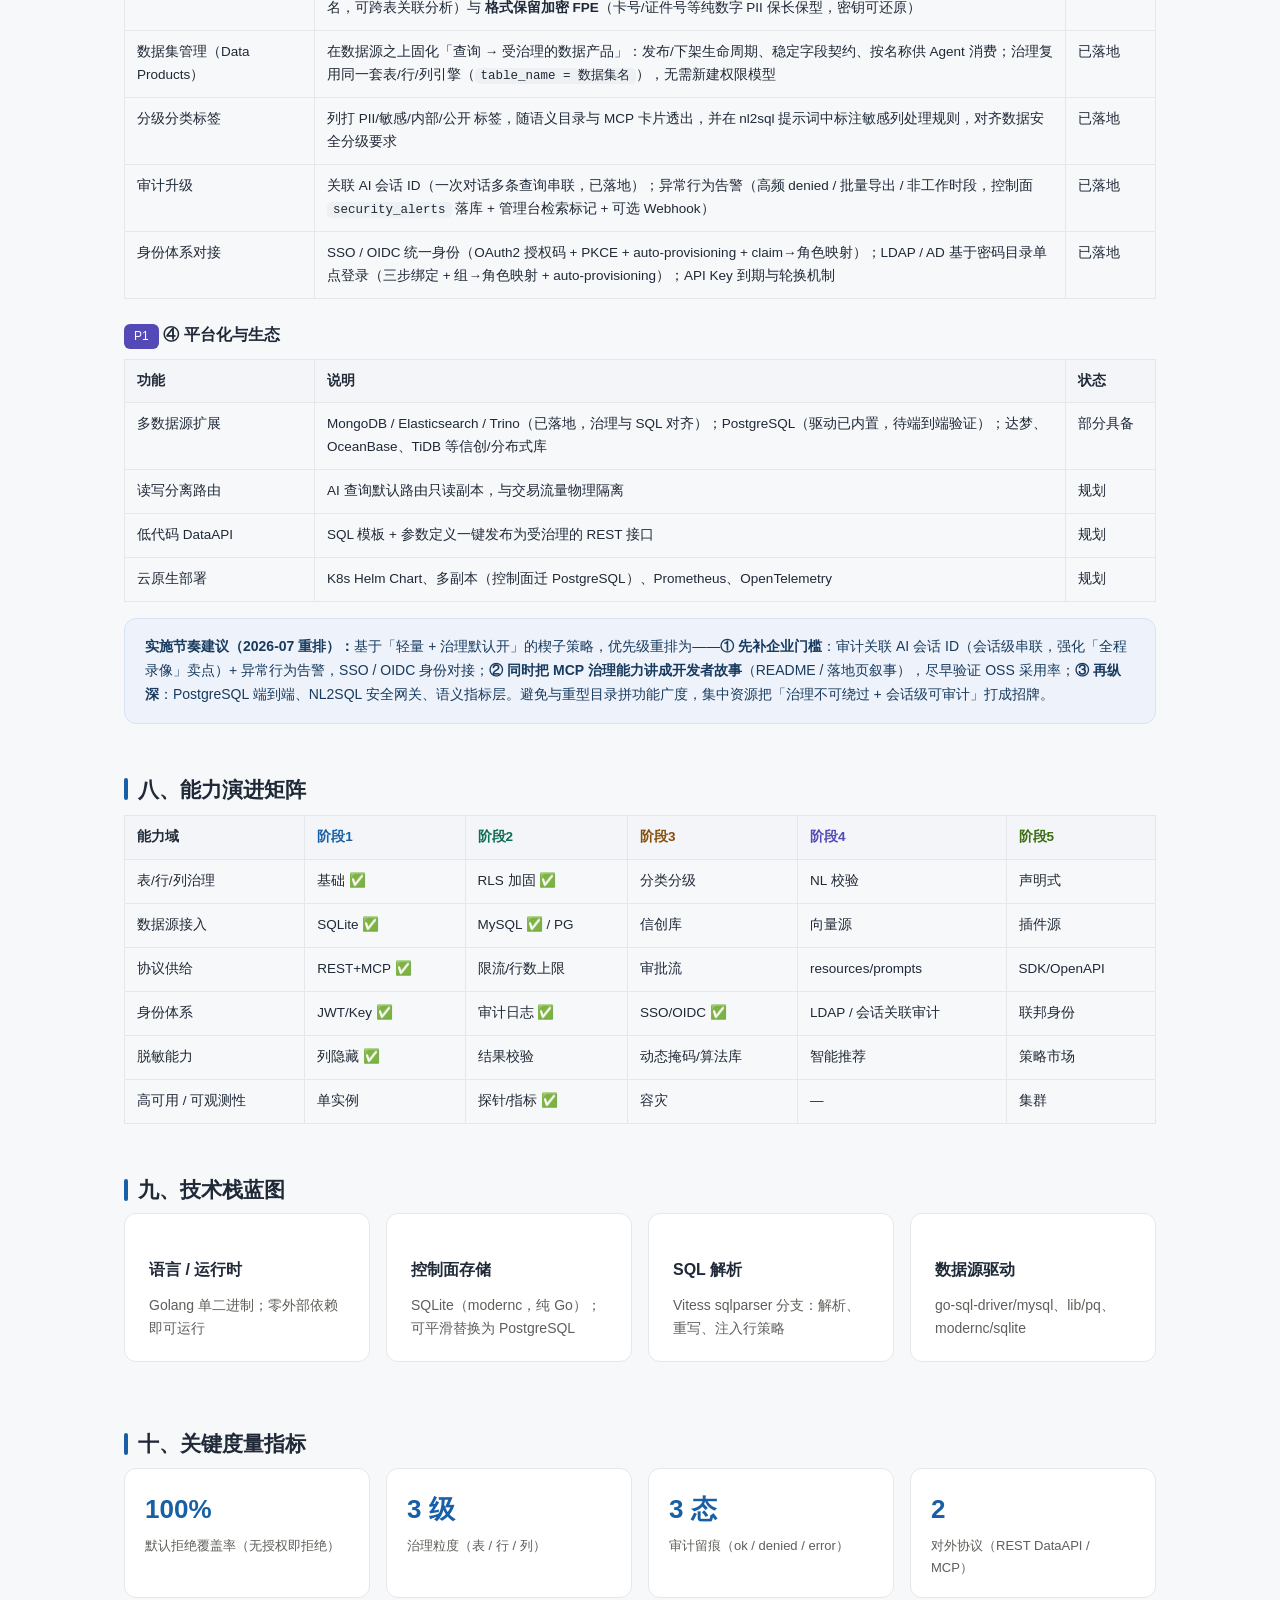
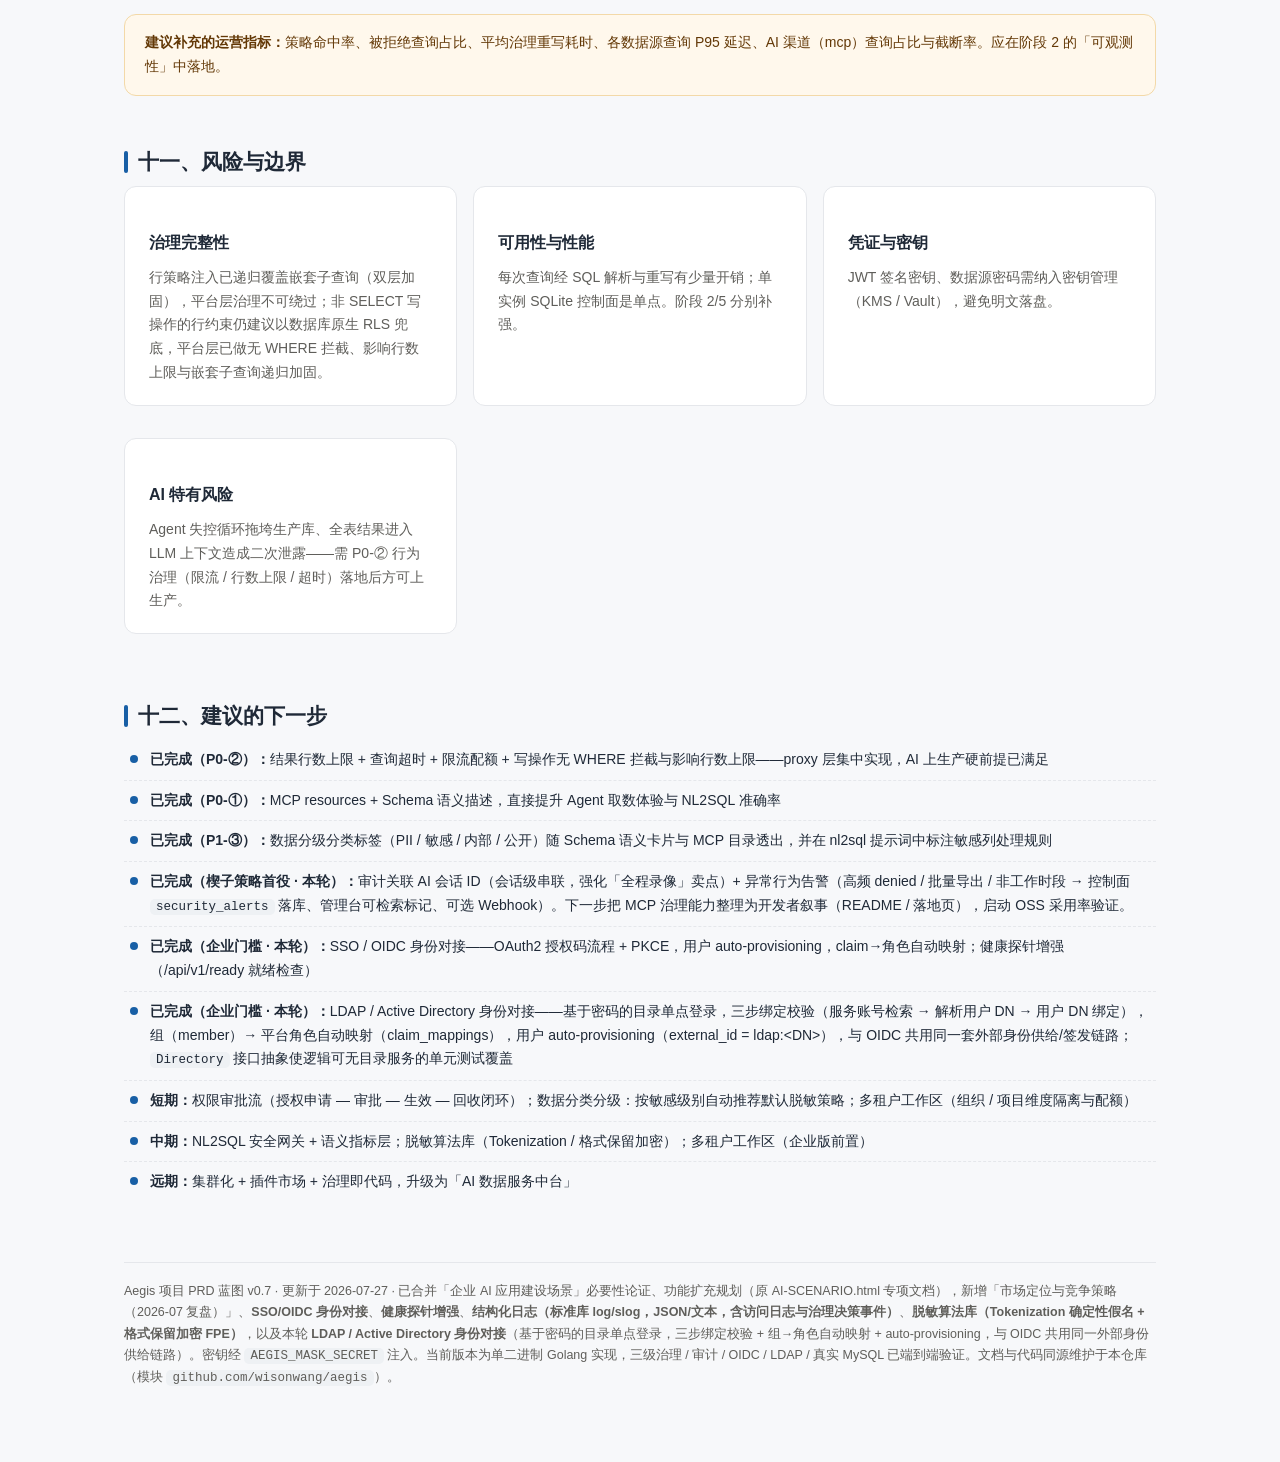
==== commit 0e2f33ee: "feat: 行策略递归注入嵌套子查询（RLS 双层加固） 治理层重写为基于 sqlparser.Walk 的递归遍历：顶层 FROM 与任意深度 子查询（IN/EXISTS/派生表/标量子查询，含 D" ====
--- a/BLUEPRINT.html
+++ b/BLUEPRINT.html
@@ -3,7 +3,7 @@
 <head>
 <meta charset="UTF-8">
 <meta name="viewport" content="width=device-width, initial-scale=1.0">
-<title>Aegis 项目 PRD 蓝图 v0.6</title>
+<title>Aegis 项目 PRD 蓝图 v0.7</title>
 <style>
   :root{
     --blue:#185FA5; --teal:#0F6E56; --purple:#534AB7; --amber:#854F0B; --green:#3B6D11; --coral:#993C1D;
@@ -282,10 +282,10 @@
       <div class="card">
         <h3>已知边界（生产化前需补强）</h3>
         <ul class="clean">
-          <li class="muted">行策略注入作用于顶层 FROM/JOIN，<b>未递归</b>进入嵌套子查询内部</li>
+          <li>行策略注入已<b>递归覆盖嵌套子查询（双层加固）</b>：顶层 FROM 与任意深度子查询（IN / EXISTS / 派生表 / 标量子查询，含 DML 的 WHERE / SET 内嵌套子查询）中的表引用均受治理；纯数据库原生 RLS 列为可选增强</li>
           <li class="muted">列脱敏在结果层按列名执行，依赖查询返回原始列名</li>
           <li class="muted">控制面为单文件 SQLite，未做多节点高可用</li>
-          <li class="muted">写操作行级约束仍依赖后端 RLS 兜底（平台层对写操作仅做无 WHERE 拦截与影响行数上限）</li>
+          <li class="muted">写操作行级约束仍建议以数据库原生 RLS 兜底（平台层对写操作做无 WHERE 拦截、影响行数上限，并递归加固嵌套子查询）</li>
         </ul>
       </div>
     </div>
@@ -310,7 +310,7 @@
         <li><span class="pill ok">已完成</span> 可观测性：Prometheus 指标、健康探针（liveness / readiness）</li>
         <li><span class="pill ok">已完成</span> 结构化日志：标准库 log/slog 实现（JSON / 文本），覆盖 HTTP 访问日志（含 req_id 关联）+ 治理决策事件（denied/error 结构化告警）+ 启动/运行时事件</li>
         <li><span class="pill ok">已完成</span> PostgreSQL 端到端验证：lib/pq 驱动内置，live 集成测试覆盖默认拒绝 / 行策略(:attr) / 列脱敏 / admin 旁路 / ListTables 治理</li>
-        <li>数据库原生 RLS 双层加固（弥补嵌套子查询边界）— 待做</li>
+        <li><span class="pill ok">已完成</span> 数据库原生 RLS 双层加固（弥补嵌套子查询边界）：行策略注入递归进入任意深度子查询，顶层 FROM 与 IN / EXISTS / 派生表 / 标量子查询中的表引用均受治理（含 DML 的 WHERE / SET 内嵌套子查询）；纯数据库原生 RLS 列为可选增强</li>
       </ul>
     </div>
 
@@ -405,7 +405,7 @@
         <tr><th>能力域</th><th><span class="phase p1">阶段1</span></th><th><span class="phase p2">阶段2</span></th><th><span class="phase p3">阶段3</span></th><th><span class="phase p4">阶段4</span></th><th><span class="phase p5">阶段5</span></th></tr>
       </thead>
       <tbody>
-        <tr><td>表/行/列治理</td><td>基础 ✅</td><td>RLS 加固</td><td>分类分级</td><td>NL 校验</td><td>声明式</td></tr>
+        <tr><td>表/行/列治理</td><td>基础 ✅</td><td>RLS 加固 ✅</td><td>分类分级</td><td>NL 校验</td><td>声明式</td></tr>
         <tr><td>数据源接入</td><td>SQLite ✅</td><td>MySQL ✅ / PG</td><td>信创库</td><td>向量源</td><td>插件源</td></tr>
         <tr><td>协议供给</td><td>REST+MCP ✅</td><td>限流/行数上限</td><td>审批流</td><td>resources/prompts</td><td>SDK/OpenAPI</td></tr>
         <tr><td>身份体系</td><td>JWT/Key ✅</td><td>审计日志 ✅</td><td>SSO/OIDC ✅</td><td>LDAP / 会话关联审计</td><td>联邦身份</td></tr>
@@ -446,7 +446,7 @@
     <div class="grid c2">
       <div class="card">
         <h3>治理完整性</h3>
-        <p class="lead" style="margin:0">嵌套子查询行策略不递归、非 SELECT 写操作的行约束，是主要治理盲区。建议以数据库原生 RLS + 写操作校验兜底。</p>
+        <p class="lead" style="margin:0">行策略注入已递归覆盖嵌套子查询（双层加固），平台层治理不可绕过；非 SELECT 写操作的行约束仍建议以数据库原生 RLS 兜底，平台层已做无 WHERE 拦截、影响行数上限与嵌套子查询递归加固。</p>
       </div>
       <div class="card">
         <h3>可用性与性能</h3>
@@ -480,7 +480,7 @@
   </section>
 
   <p class="footnote">
-    Aegis 项目 PRD 蓝图 v0.6 · 更新于 2026-07-27 · 已合并「企业 AI 应用建设场景」必要性论证、功能扩充规划（原 AI-SCENARIO.html 专项文档），新增「市场定位与竞争策略（2026-07 复盘）」、<strong>SSO/OIDC 身份对接</strong>、<strong>健康探针增强</strong>、<strong>结构化日志（标准库 log/slog，JSON/文本，含访问日志与治理决策事件）</strong>、<strong>脱敏算法库（Tokenization 确定性假名 + 格式保留加密 FPE）</strong>，以及本轮 <strong>LDAP / Active Directory 身份对接</strong>（基于密码的目录单点登录，三步绑定校验 + 组→角色自动映射 + auto-provisioning，与 OIDC 共用同一外部身份供给链路）。密钥经 <code>AEGIS_MASK_SECRET</code> 注入。当前版本为单二进制 Golang 实现，三级治理 / 审计 / OIDC / LDAP / 真实 MySQL 已端到端验证。文档与代码同源维护于本仓库（模块 <code>github.com/wisonwang/aegis</code>）。
+    Aegis 项目 PRD 蓝图 v0.7 · 更新于 2026-07-27 · 已合并「企业 AI 应用建设场景」必要性论证、功能扩充规划（原 AI-SCENARIO.html 专项文档），新增「市场定位与竞争策略（2026-07 复盘）」、<strong>SSO/OIDC 身份对接</strong>、<strong>健康探针增强</strong>、<strong>结构化日志（标准库 log/slog，JSON/文本，含访问日志与治理决策事件）</strong>、<strong>脱敏算法库（Tokenization 确定性假名 + 格式保留加密 FPE）</strong>，以及本轮 <strong>LDAP / Active Directory 身份对接</strong>（基于密码的目录单点登录，三步绑定校验 + 组→角色自动映射 + auto-provisioning，与 OIDC 共用同一外部身份供给链路）。密钥经 <code>AEGIS_MASK_SECRET</code> 注入。当前版本为单二进制 Golang 实现，三级治理 / 审计 / OIDC / LDAP / 真实 MySQL 已端到端验证。文档与代码同源维护于本仓库（模块 <code>github.com/wisonwang/aegis</code>）。
   </p>
 </div>
 </body>
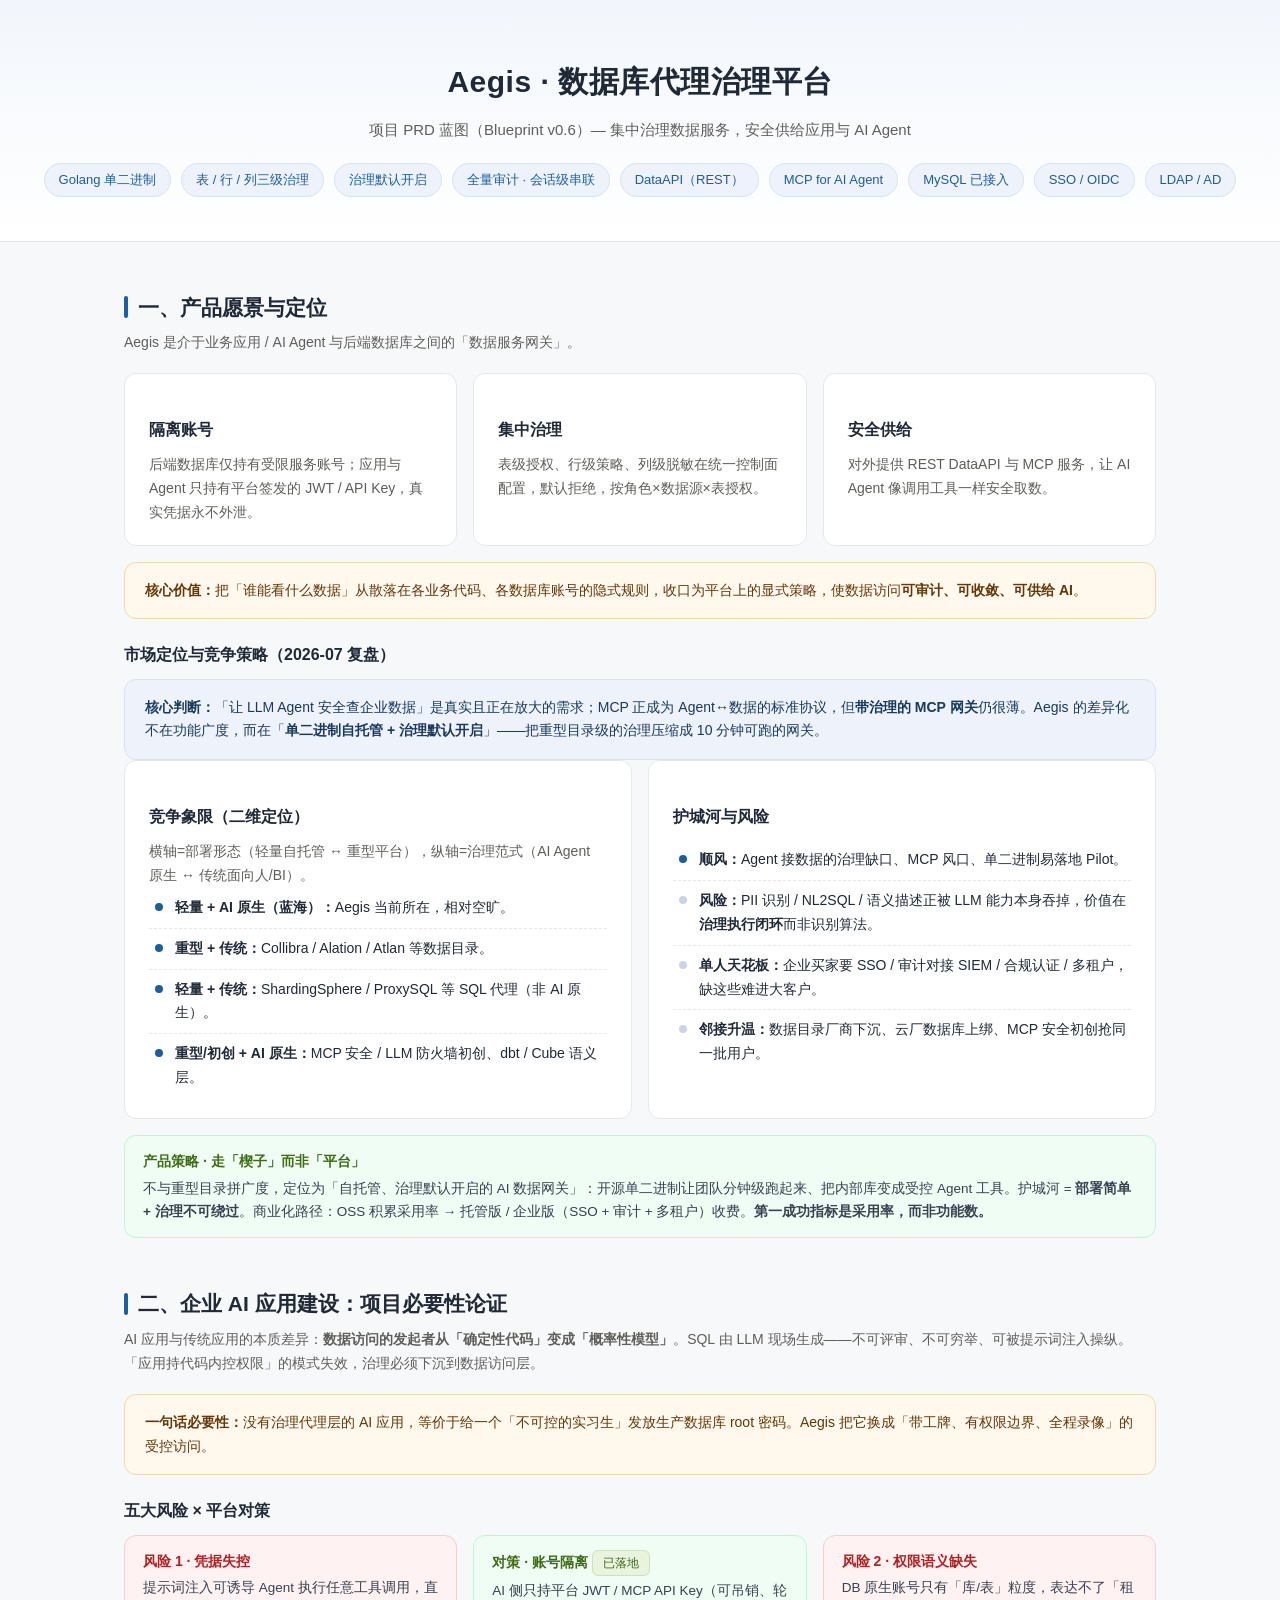
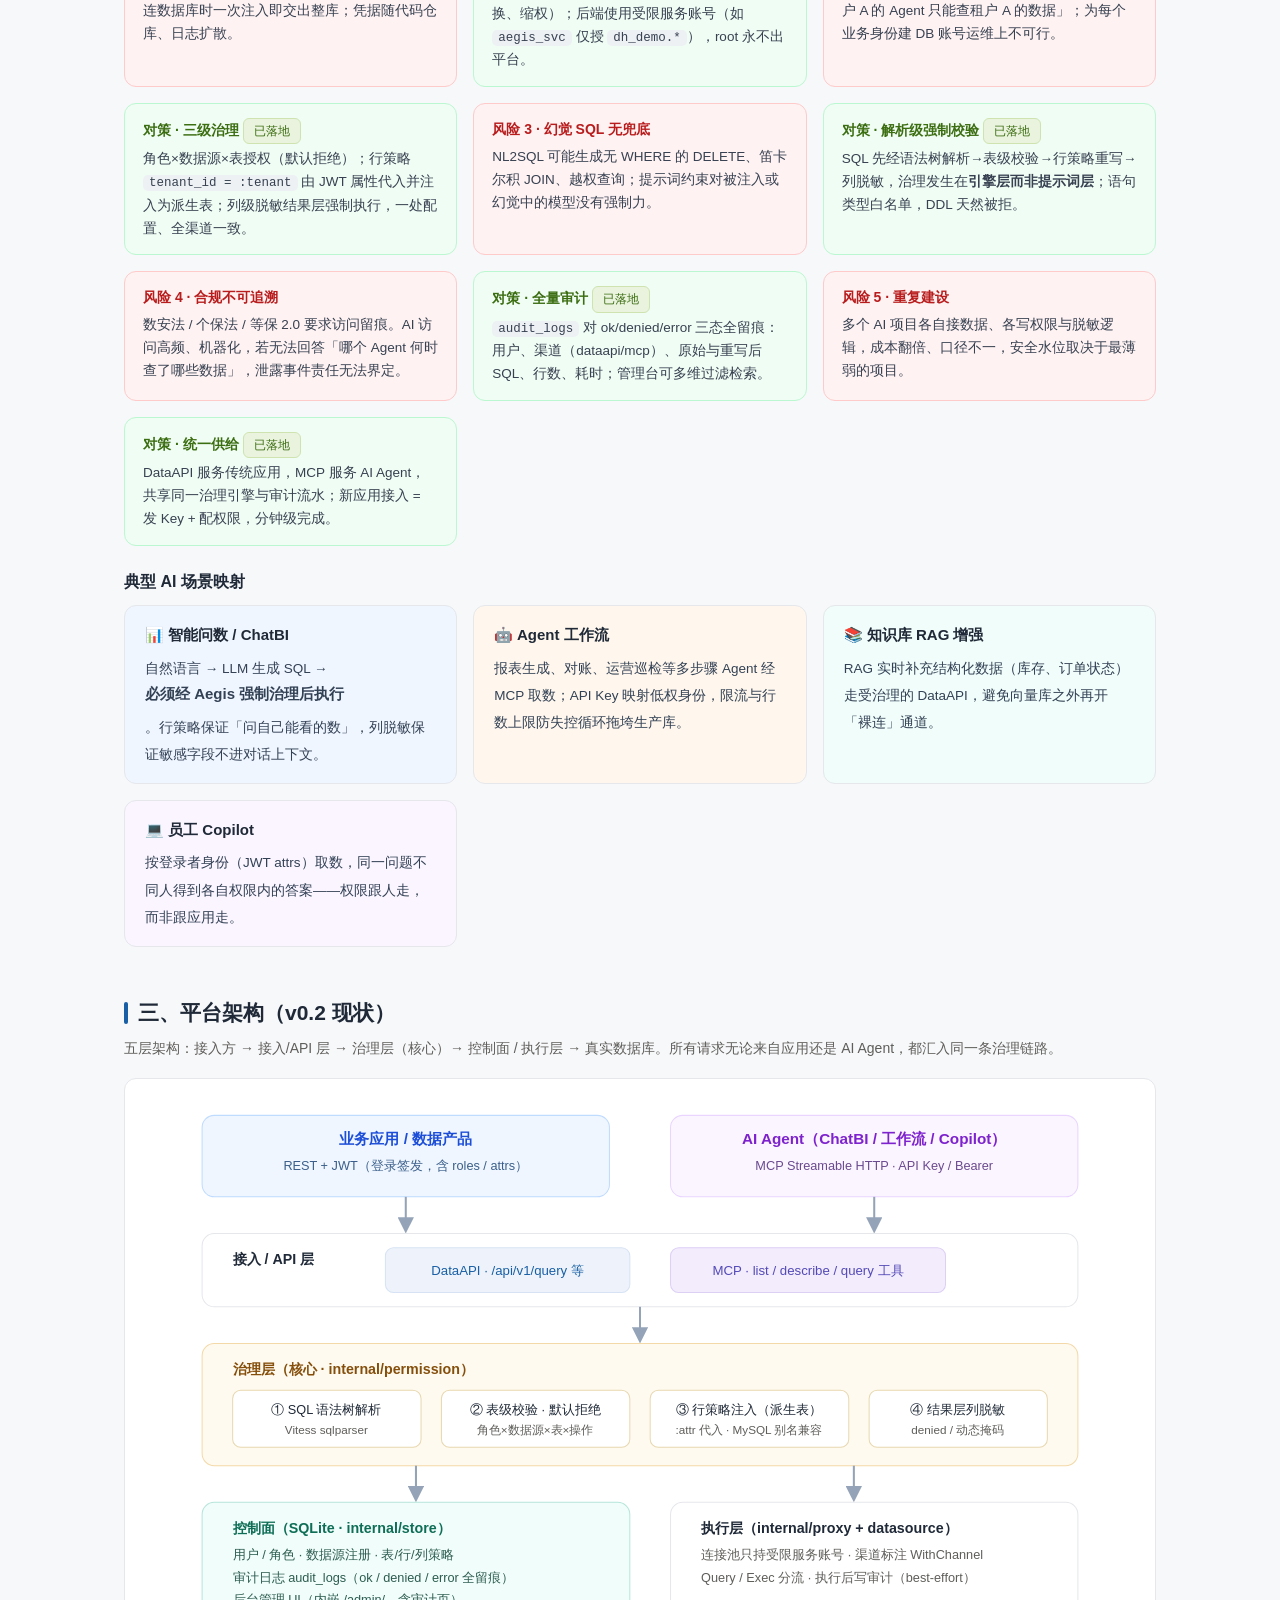
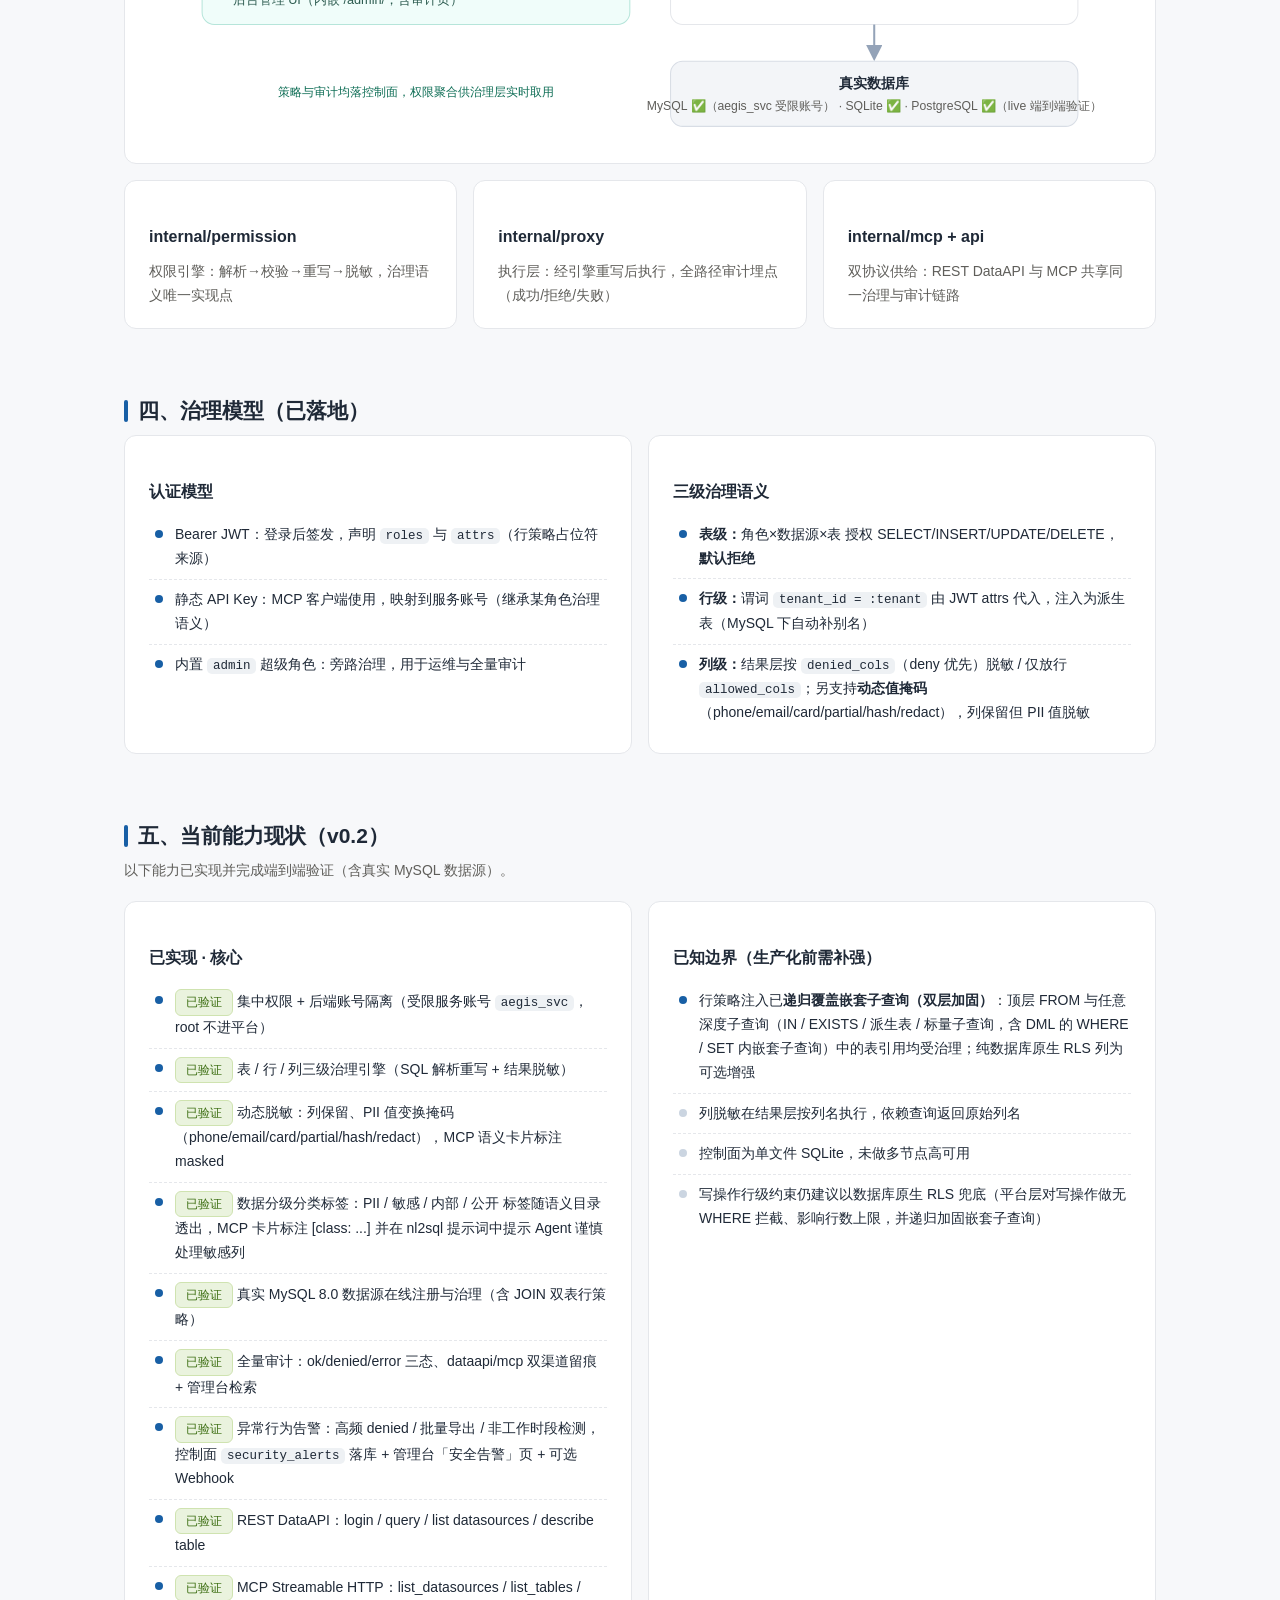
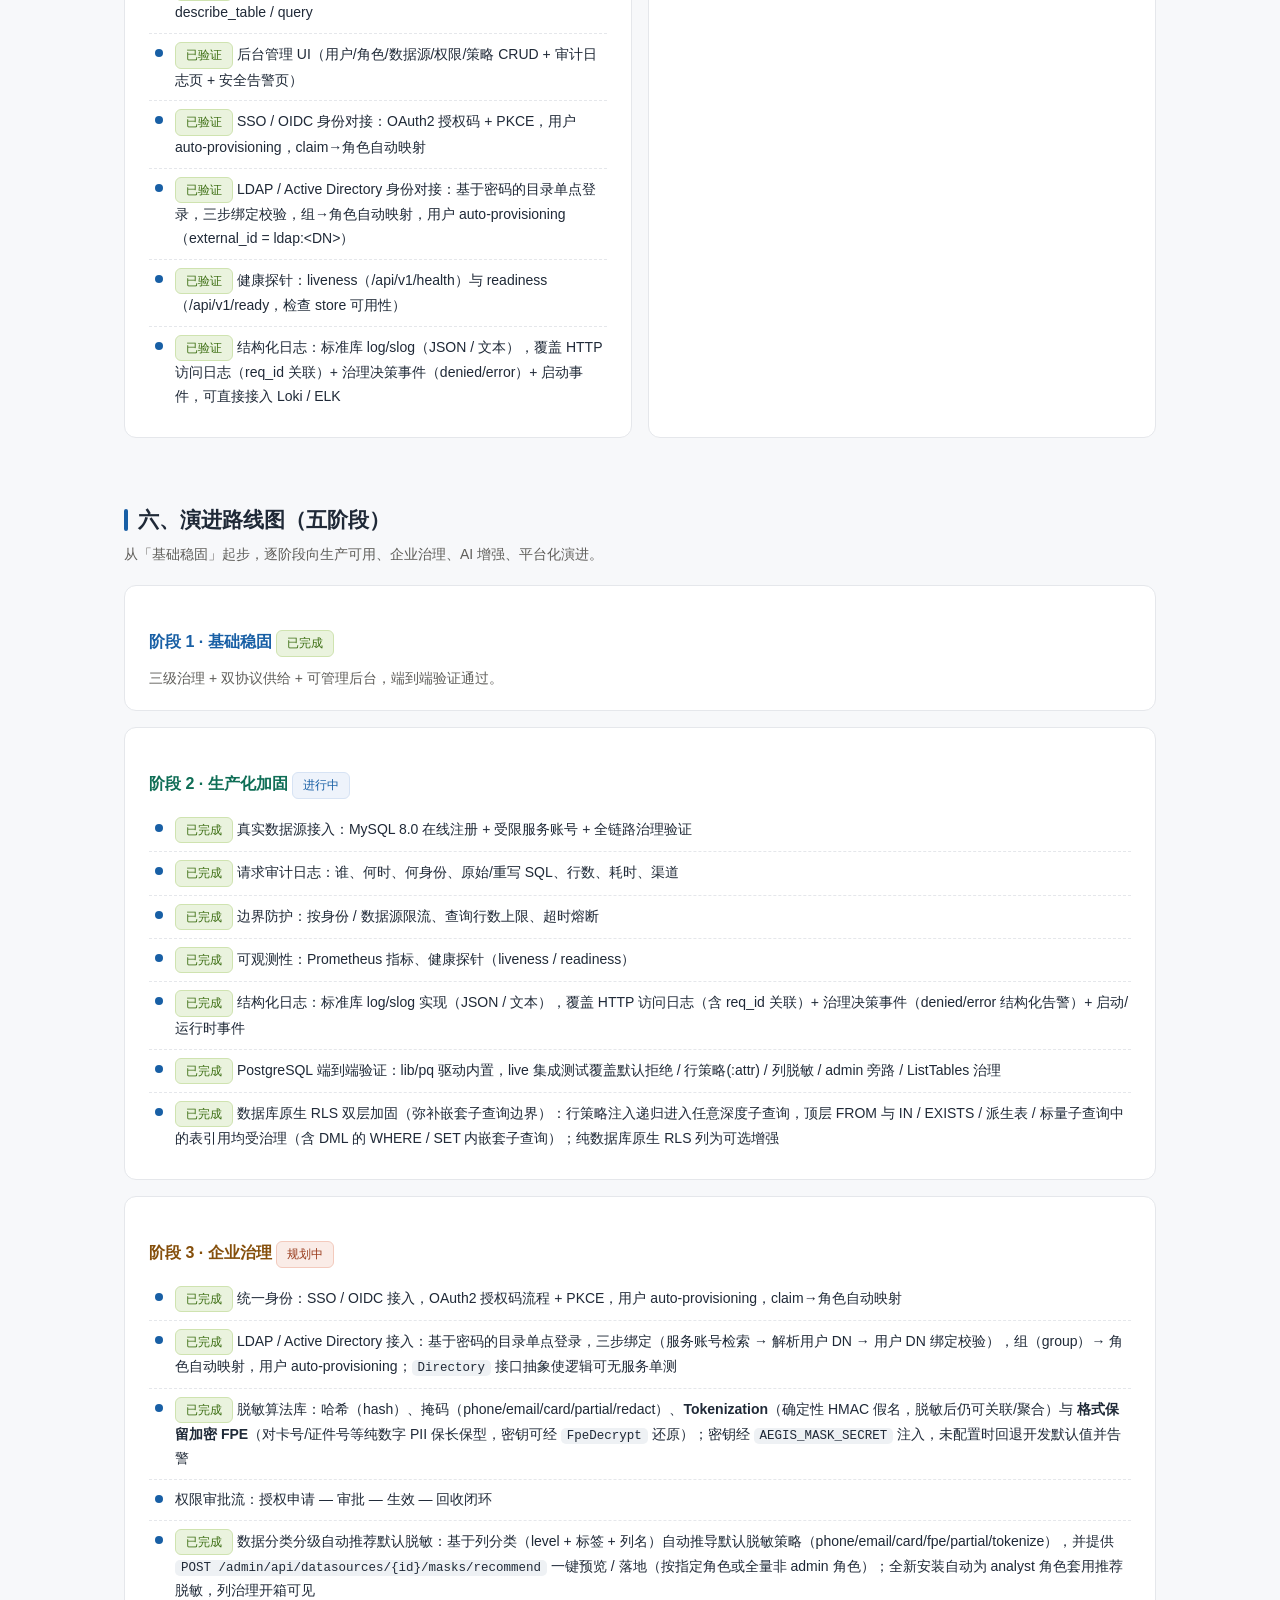
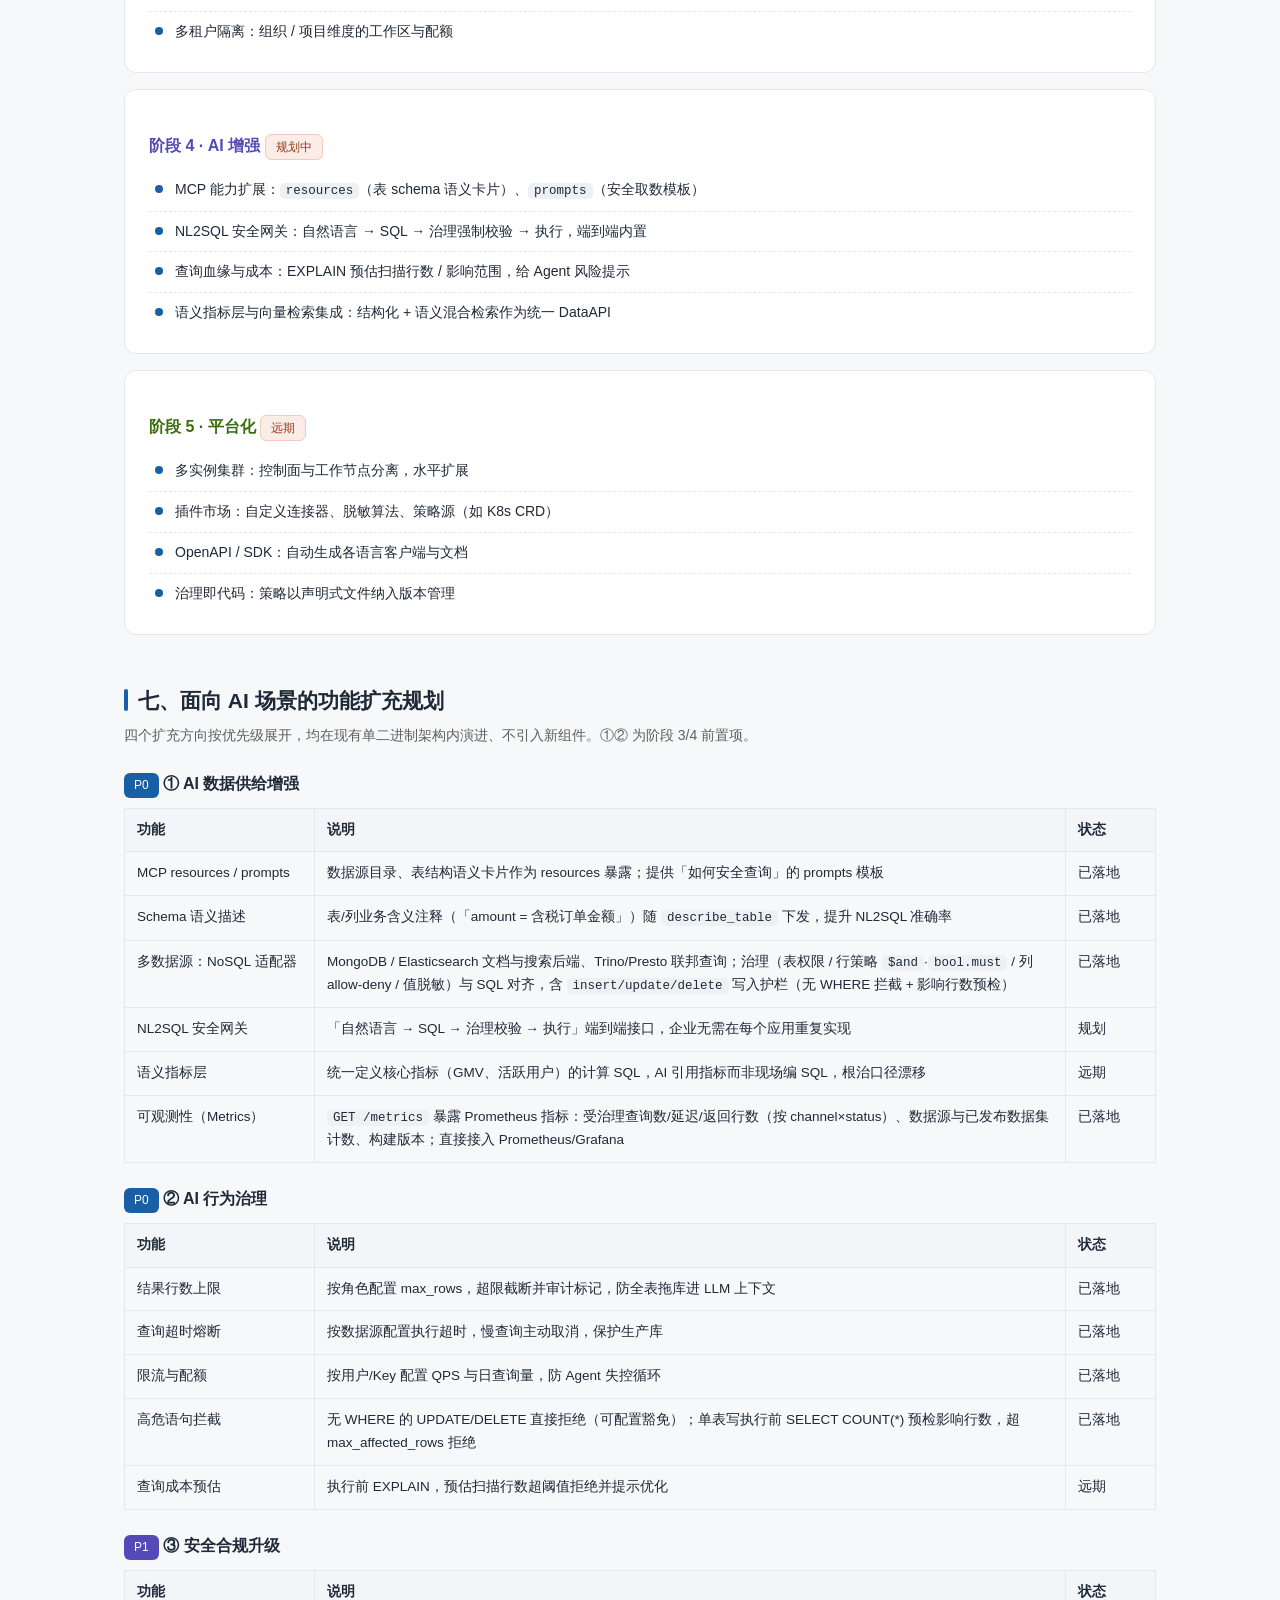
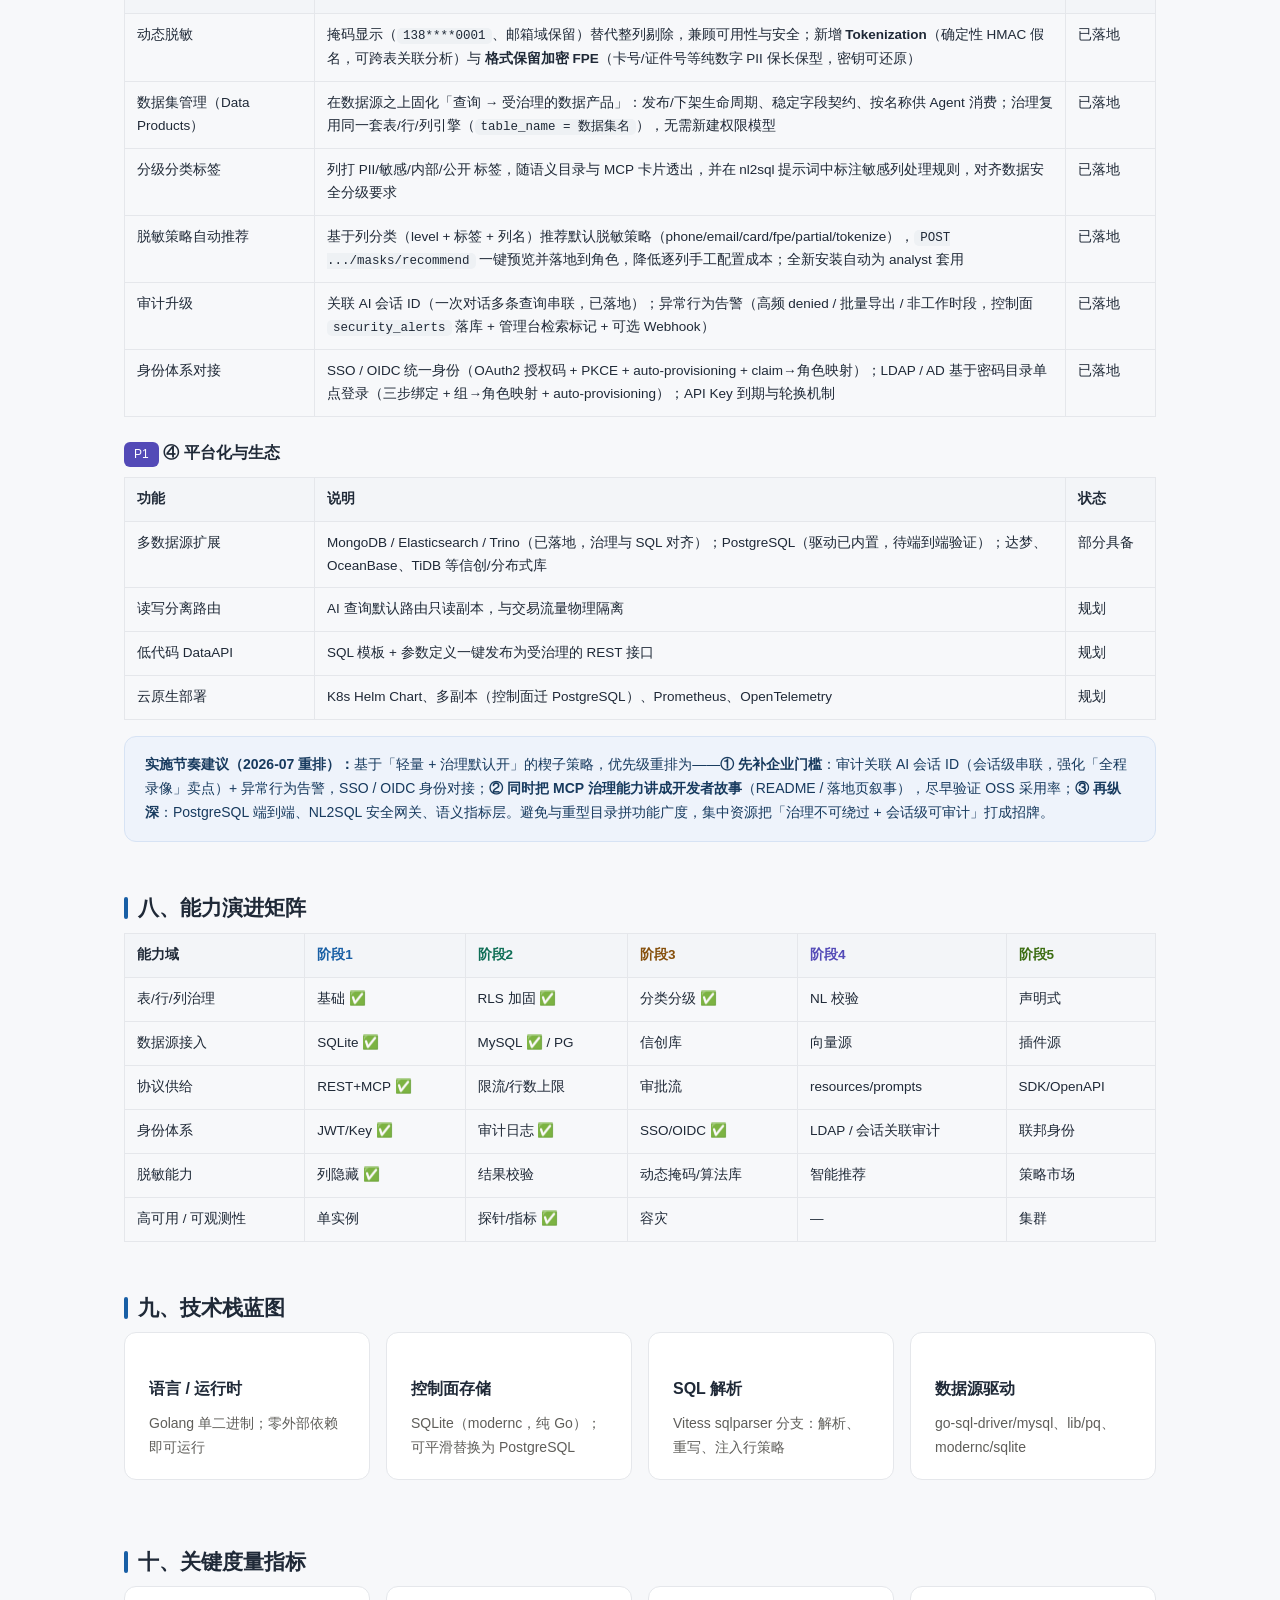
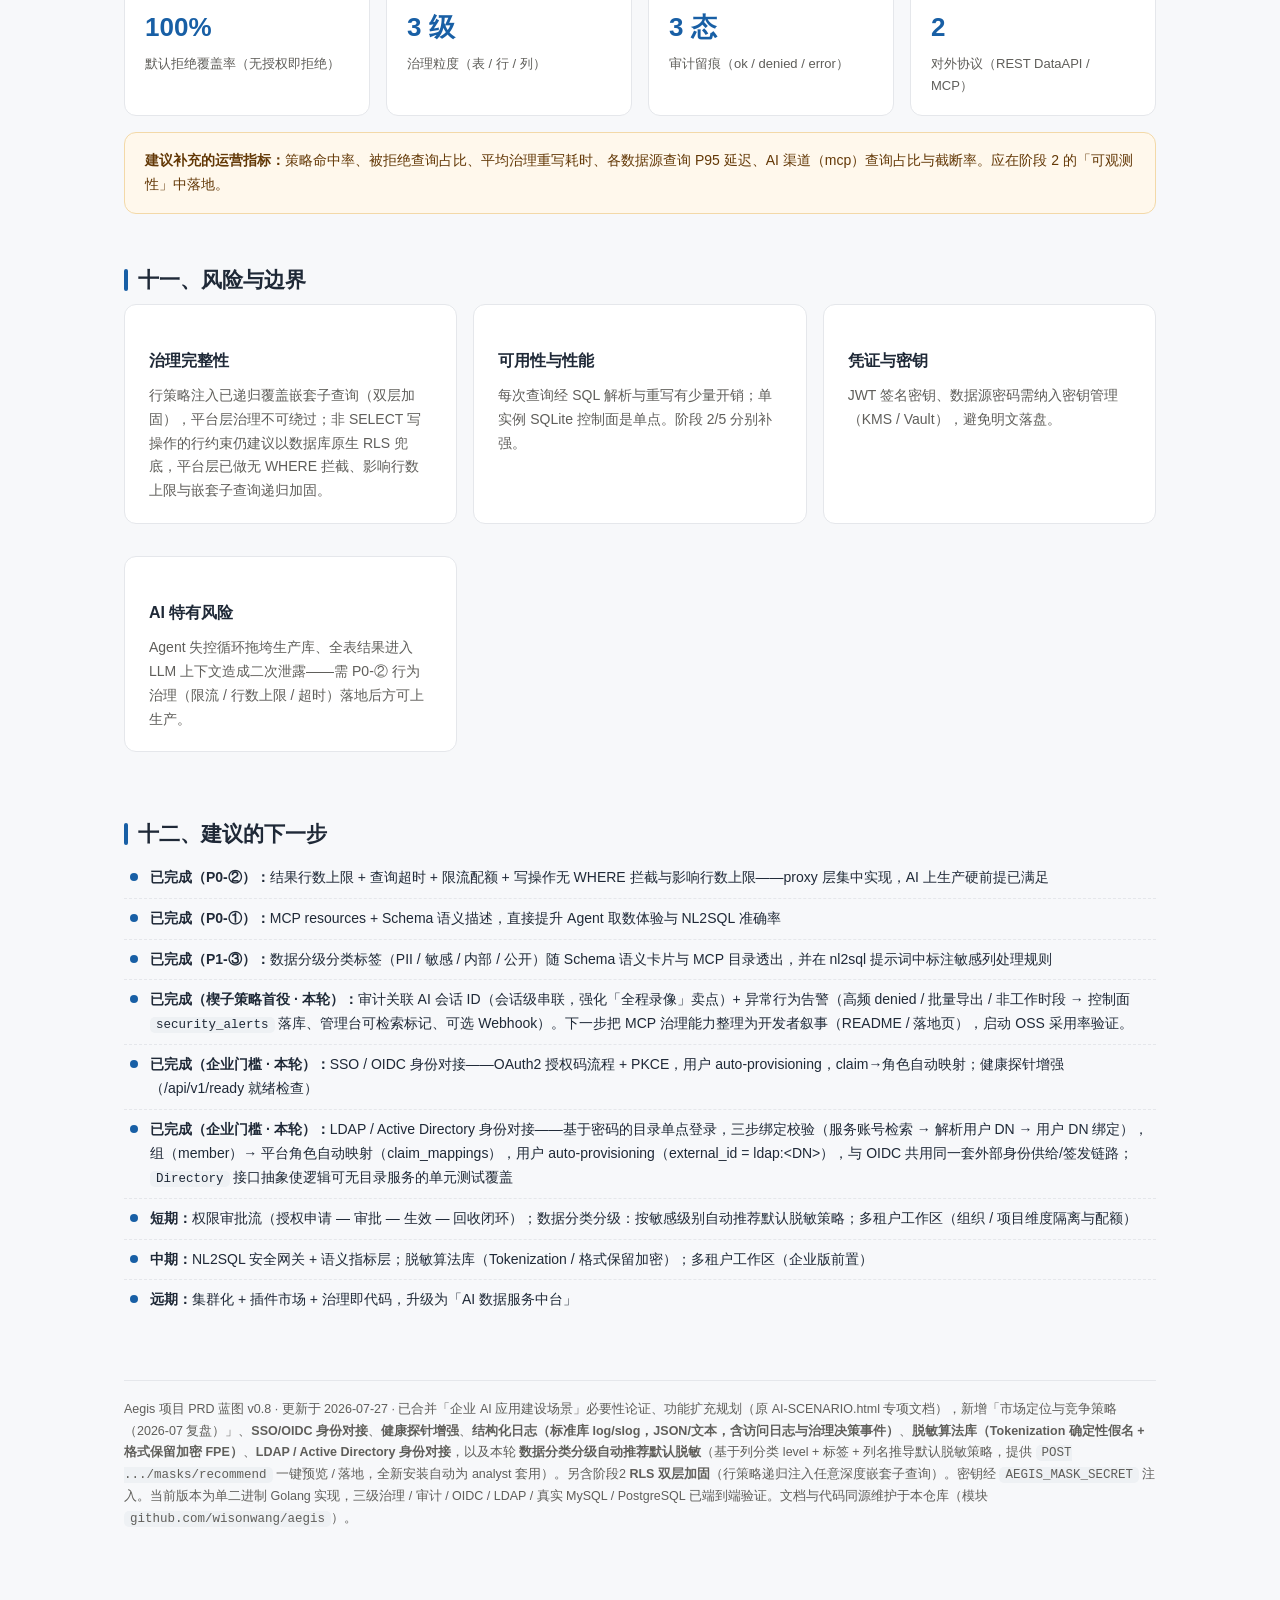
==== commit bdc0820d: "feat: 数据分类分级自动推荐默认脱敏策略（蓝图阶段3 企业治理） 基于列分类（level + 标签 + 列名）自动推导默认脱敏策略，把「逐列手工 配置」压缩为「分类一次、掩码自动就位」： - 新增" ====
--- a/BLUEPRINT.html
+++ b/BLUEPRINT.html
@@ -3,7 +3,7 @@
 <head>
 <meta charset="UTF-8">
 <meta name="viewport" content="width=device-width, initial-scale=1.0">
-<title>Aegis 项目 PRD 蓝图 v0.7</title>
+<title>Aegis 项目 PRD 蓝图 v0.8</title>
 <style>
   :root{
     --blue:#185FA5; --teal:#0F6E56; --purple:#534AB7; --amber:#854F0B; --green:#3B6D11; --coral:#993C1D;
@@ -320,9 +320,9 @@
         <li><span class="pill ok">已完成</span> 统一身份：SSO / OIDC 接入，OAuth2 授权码流程 + PKCE，用户 auto-provisioning，claim→角色自动映射</li>
         <li><span class="pill ok">已完成</span> LDAP / Active Directory 接入：基于密码的目录单点登录，三步绑定（服务账号检索 → 解析用户 DN → 用户 DN 绑定校验），组（group）→ 角色自动映射，用户 auto-provisioning；<code>Directory</code> 接口抽象使逻辑可无服务单测</li>
         <li><span class="pill ok">已完成</span> 脱敏算法库：哈希（hash）、掩码（phone/email/card/partial/redact）、<b>Tokenization</b>（确定性 HMAC 假名，脱敏后仍可关联/聚合）与 <b>格式保留加密 FPE</b>（对卡号/证件号等纯数字 PII 保长保型，密钥可经 <code>FpeDecrypt</code> 还原）；密钥经 <code>AEGIS_MASK_SECRET</code> 注入，未配置时回退开发默认值并告警</li>
-        <li>权限审批流：授权申请 — 审批 — 生效 — 回收闭环</li>
-        <li>数据分类分级：按敏感级别自动推荐默认脱敏策略</li>
-        <li>多租户隔离：组织 / 项目维度的工作区与配额</li>
+      <li>权限审批流：授权申请 — 审批 — 生效 — 回收闭环</li>
+      <li><span class="pill ok">已完成</span> 数据分类分级自动推荐默认脱敏：基于列分类（level + 标签 + 列名）自动推导默认脱敏策略（phone/email/card/fpe/partial/tokenize），并提供 <code>POST /admin/api/datasources/{id}/masks/recommend</code> 一键预览 / 落地（按指定角色或全量非 admin 角色）；全新安装自动为 analyst 角色套用推荐脱敏，列治理开箱可见</li>
+      <li>多租户隔离：组织 / 项目维度的工作区与配额</li>
       </ul>
     </div>
 
@@ -379,6 +379,7 @@
         <tr><td>动态脱敏</td><td>掩码显示（<code>138****0001</code>、邮箱域保留）替代整列剔除，兼顾可用性与安全；新增 <b>Tokenization</b>（确定性 HMAC 假名，可跨表关联分析）与 <b>格式保留加密 FPE</b>（卡号/证件号等纯数字 PII 保长保型，密钥可还原）</td><td>已落地</td></tr>
         <tr><td>数据集管理（Data Products）</td><td>在数据源之上固化「查询 → 受治理的数据产品」：发布/下架生命周期、稳定字段契约、按名称供 Agent 消费；治理复用同一套表/行/列引擎（<code>table_name = 数据集名</code>），无需新建权限模型</td><td>已落地</td></tr>
         <tr><td>分级分类标签</td><td>列打 PII/敏感/内部/公开 标签，随语义目录与 MCP 卡片透出，并在 nl2sql 提示词中标注敏感列处理规则，对齐数据安全分级要求</td><td>已落地</td></tr>
+        <tr><td>脱敏策略自动推荐</td><td>基于列分类（level + 标签 + 列名）推荐默认脱敏策略（phone/email/card/fpe/partial/tokenize），<code>POST .../masks/recommend</code> 一键预览并落地到角色，降低逐列手工配置成本；全新安装自动为 analyst 套用</td><td>已落地</td></tr>
         <tr><td>审计升级</td><td>关联 AI 会话 ID（一次对话多条查询串联，已落地）；异常行为告警（高频 denied / 批量导出 / 非工作时段，控制面 <code>security_alerts</code> 落库 + 管理台检索标记 + 可选 Webhook）</td><td>已落地</td></tr>
         <tr><td>身份体系对接</td><td>SSO / OIDC 统一身份（OAuth2 授权码 + PKCE + auto-provisioning + claim→角色映射）；LDAP / AD 基于密码目录单点登录（三步绑定 + 组→角色映射 + auto-provisioning）；API Key 到期与轮换机制</td><td>已落地</td></tr>
       </table>
@@ -405,7 +406,7 @@
         <tr><th>能力域</th><th><span class="phase p1">阶段1</span></th><th><span class="phase p2">阶段2</span></th><th><span class="phase p3">阶段3</span></th><th><span class="phase p4">阶段4</span></th><th><span class="phase p5">阶段5</span></th></tr>
       </thead>
       <tbody>
-        <tr><td>表/行/列治理</td><td>基础 ✅</td><td>RLS 加固 ✅</td><td>分类分级</td><td>NL 校验</td><td>声明式</td></tr>
+        <tr><td>表/行/列治理</td><td>基础 ✅</td><td>RLS 加固 ✅</td><td>分类分级 ✅</td><td>NL 校验</td><td>声明式</td></tr>
         <tr><td>数据源接入</td><td>SQLite ✅</td><td>MySQL ✅ / PG</td><td>信创库</td><td>向量源</td><td>插件源</td></tr>
         <tr><td>协议供给</td><td>REST+MCP ✅</td><td>限流/行数上限</td><td>审批流</td><td>resources/prompts</td><td>SDK/OpenAPI</td></tr>
         <tr><td>身份体系</td><td>JWT/Key ✅</td><td>审计日志 ✅</td><td>SSO/OIDC ✅</td><td>LDAP / 会话关联审计</td><td>联邦身份</td></tr>
@@ -480,7 +481,7 @@
   </section>
 
   <p class="footnote">
-    Aegis 项目 PRD 蓝图 v0.7 · 更新于 2026-07-27 · 已合并「企业 AI 应用建设场景」必要性论证、功能扩充规划（原 AI-SCENARIO.html 专项文档），新增「市场定位与竞争策略（2026-07 复盘）」、<strong>SSO/OIDC 身份对接</strong>、<strong>健康探针增强</strong>、<strong>结构化日志（标准库 log/slog，JSON/文本，含访问日志与治理决策事件）</strong>、<strong>脱敏算法库（Tokenization 确定性假名 + 格式保留加密 FPE）</strong>，以及本轮 <strong>LDAP / Active Directory 身份对接</strong>（基于密码的目录单点登录，三步绑定校验 + 组→角色自动映射 + auto-provisioning，与 OIDC 共用同一外部身份供给链路）。密钥经 <code>AEGIS_MASK_SECRET</code> 注入。当前版本为单二进制 Golang 实现，三级治理 / 审计 / OIDC / LDAP / 真实 MySQL 已端到端验证。文档与代码同源维护于本仓库（模块 <code>github.com/wisonwang/aegis</code>）。
+    Aegis 项目 PRD 蓝图 v0.8 · 更新于 2026-07-27 · 已合并「企业 AI 应用建设场景」必要性论证、功能扩充规划（原 AI-SCENARIO.html 专项文档），新增「市场定位与竞争策略（2026-07 复盘）」、<strong>SSO/OIDC 身份对接</strong>、<strong>健康探针增强</strong>、<strong>结构化日志（标准库 log/slog，JSON/文本，含访问日志与治理决策事件）</strong>、<strong>脱敏算法库（Tokenization 确定性假名 + 格式保留加密 FPE）</strong>、<strong>LDAP / Active Directory 身份对接</strong>，以及本轮 <strong>数据分类分级自动推荐默认脱敏</strong>（基于列分类 level + 标签 + 列名推导默认脱敏策略，提供 <code>POST .../masks/recommend</code> 一键预览 / 落地，全新安装自动为 analyst 套用）。另含阶段2 <strong>RLS 双层加固</strong>（行策略递归注入任意深度嵌套子查询）。密钥经 <code>AEGIS_MASK_SECRET</code> 注入。当前版本为单二进制 Golang 实现，三级治理 / 审计 / OIDC / LDAP / 真实 MySQL / PostgreSQL 已端到端验证。文档与代码同源维护于本仓库（模块 <code>github.com/wisonwang/aegis</code>）。
   </p>
 </div>
 </body>
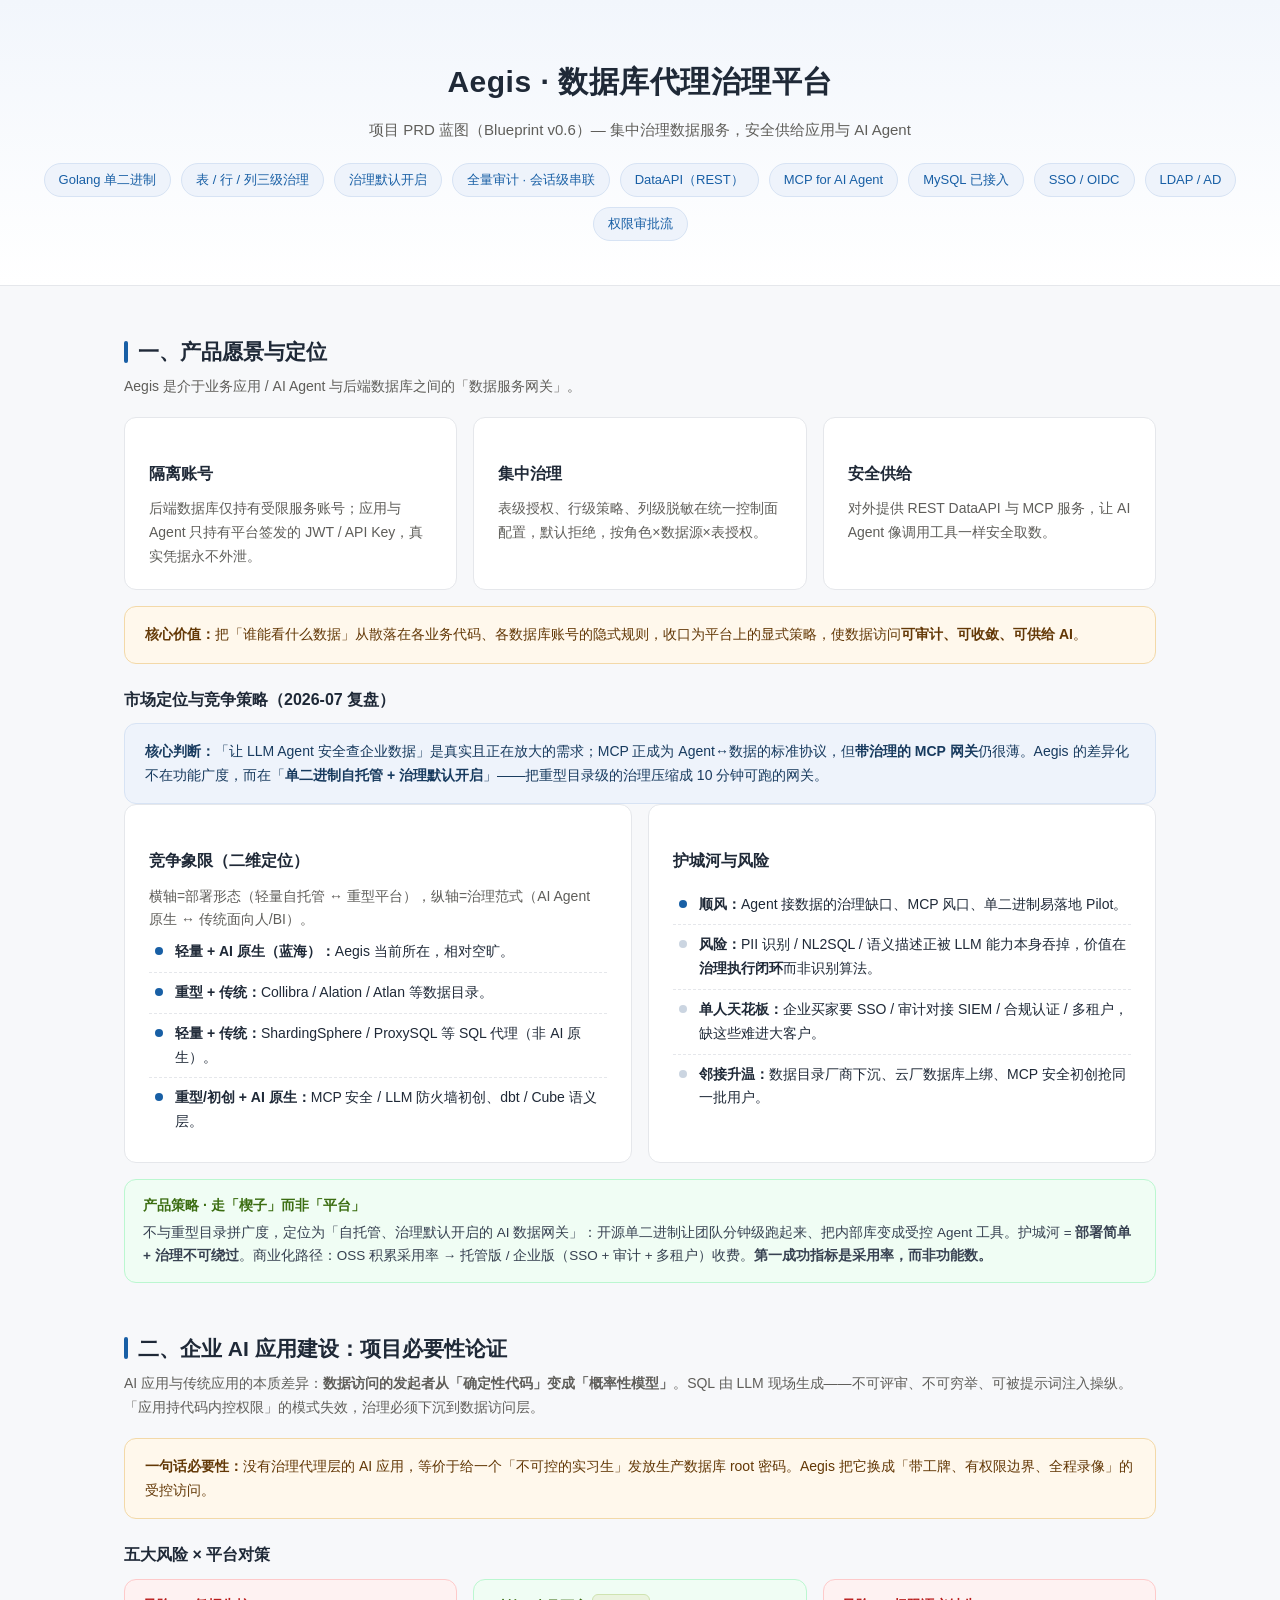
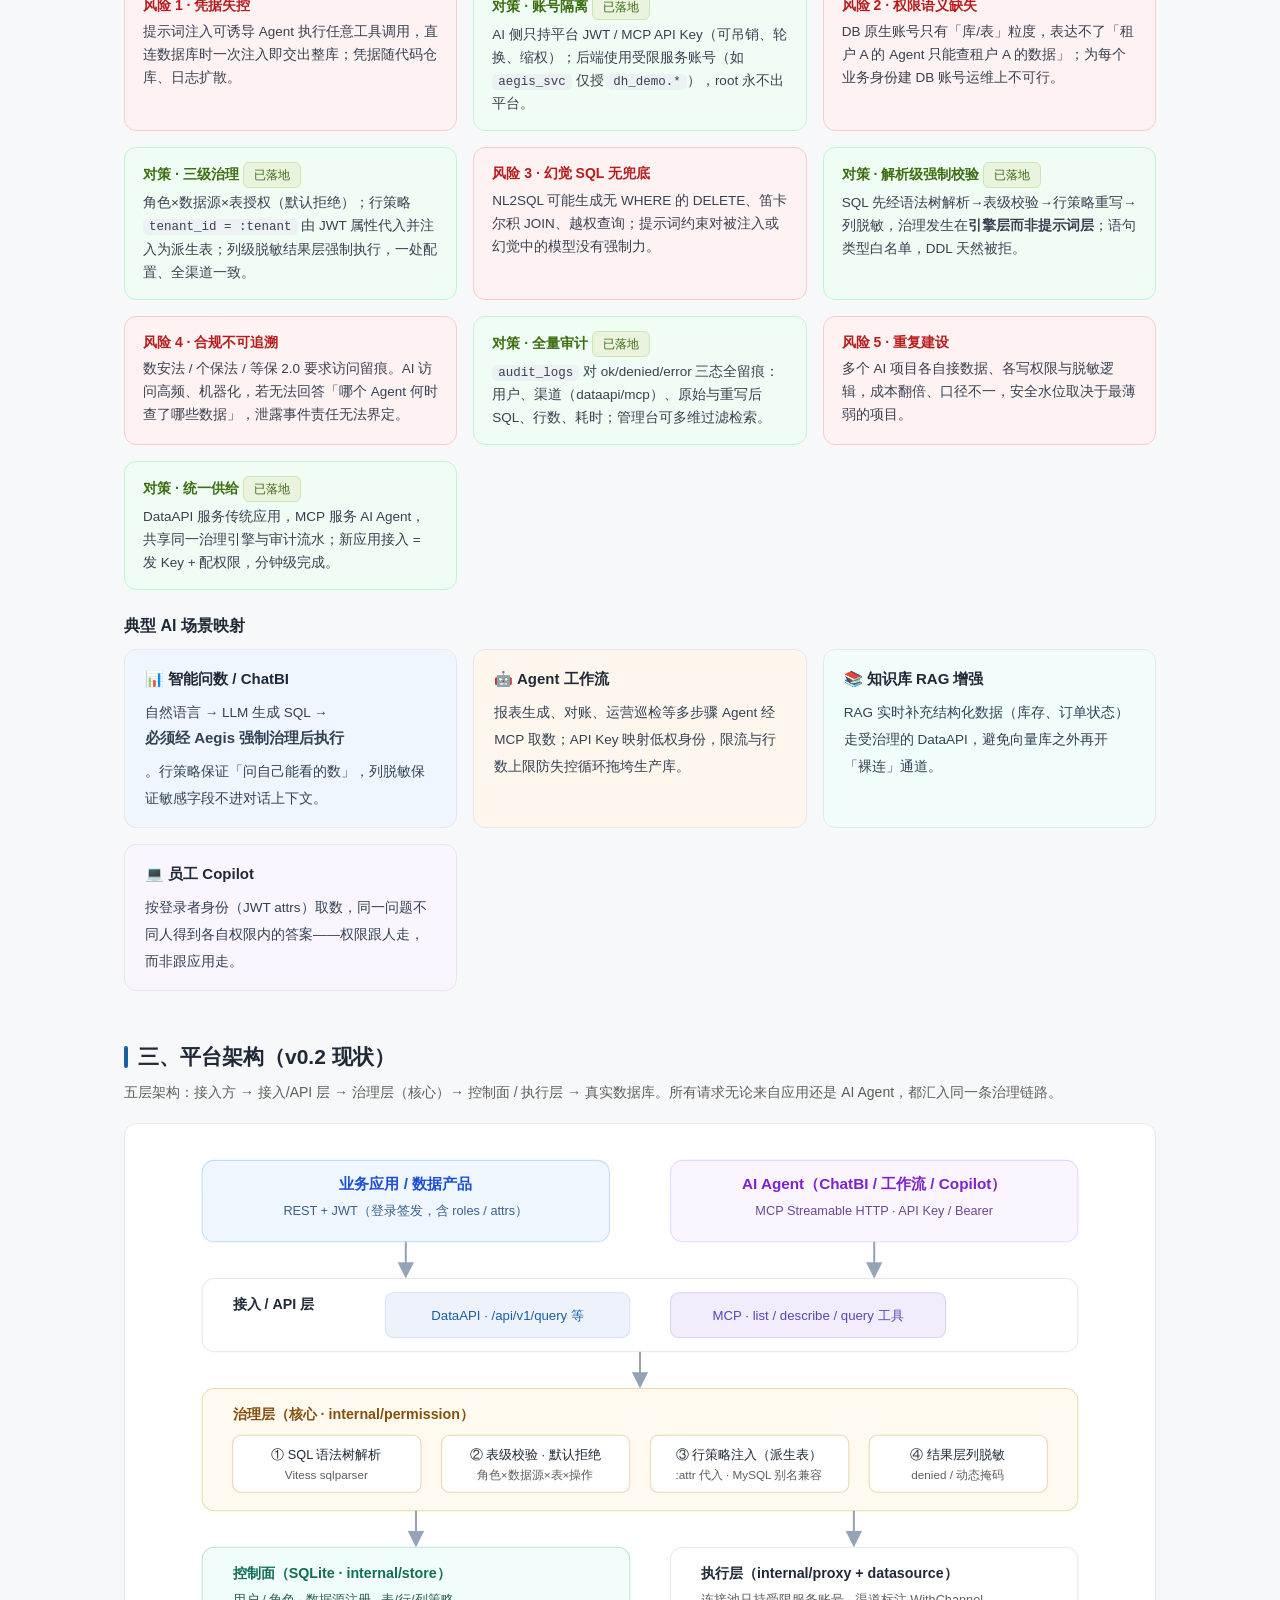
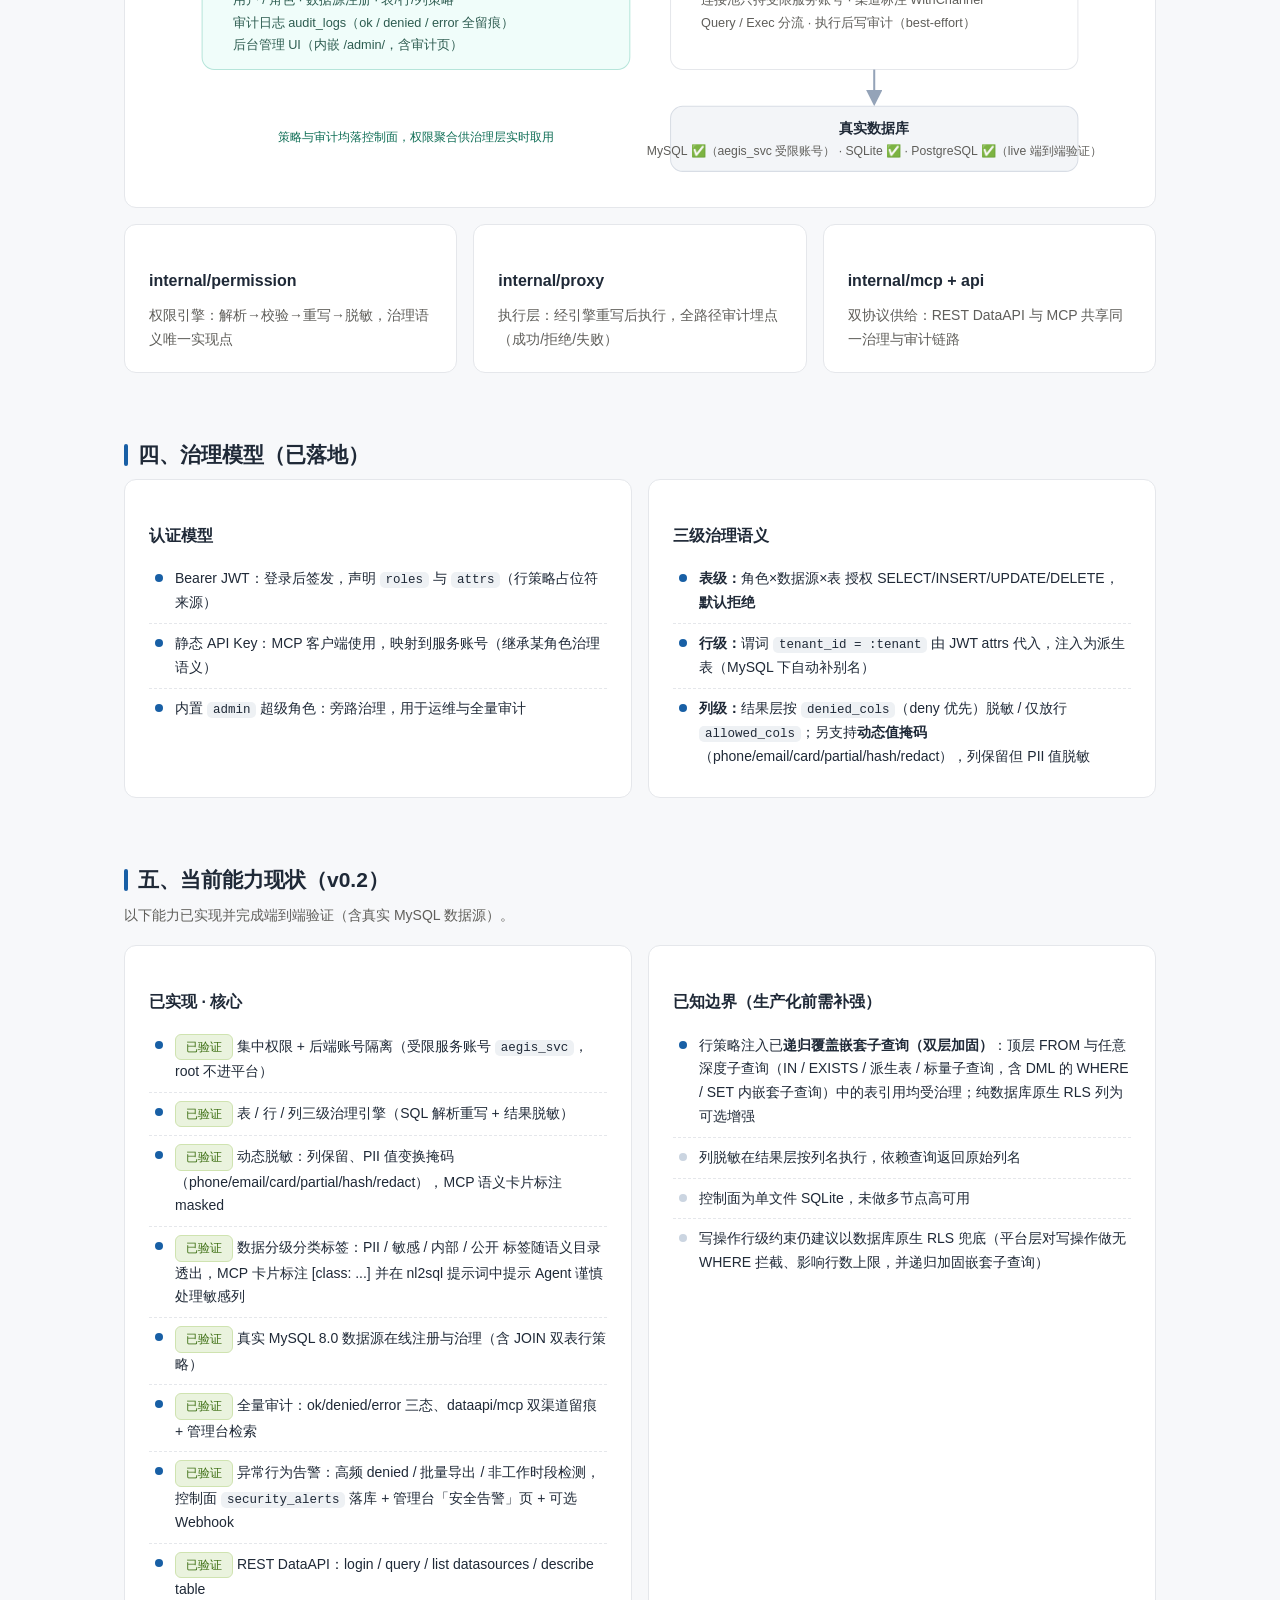
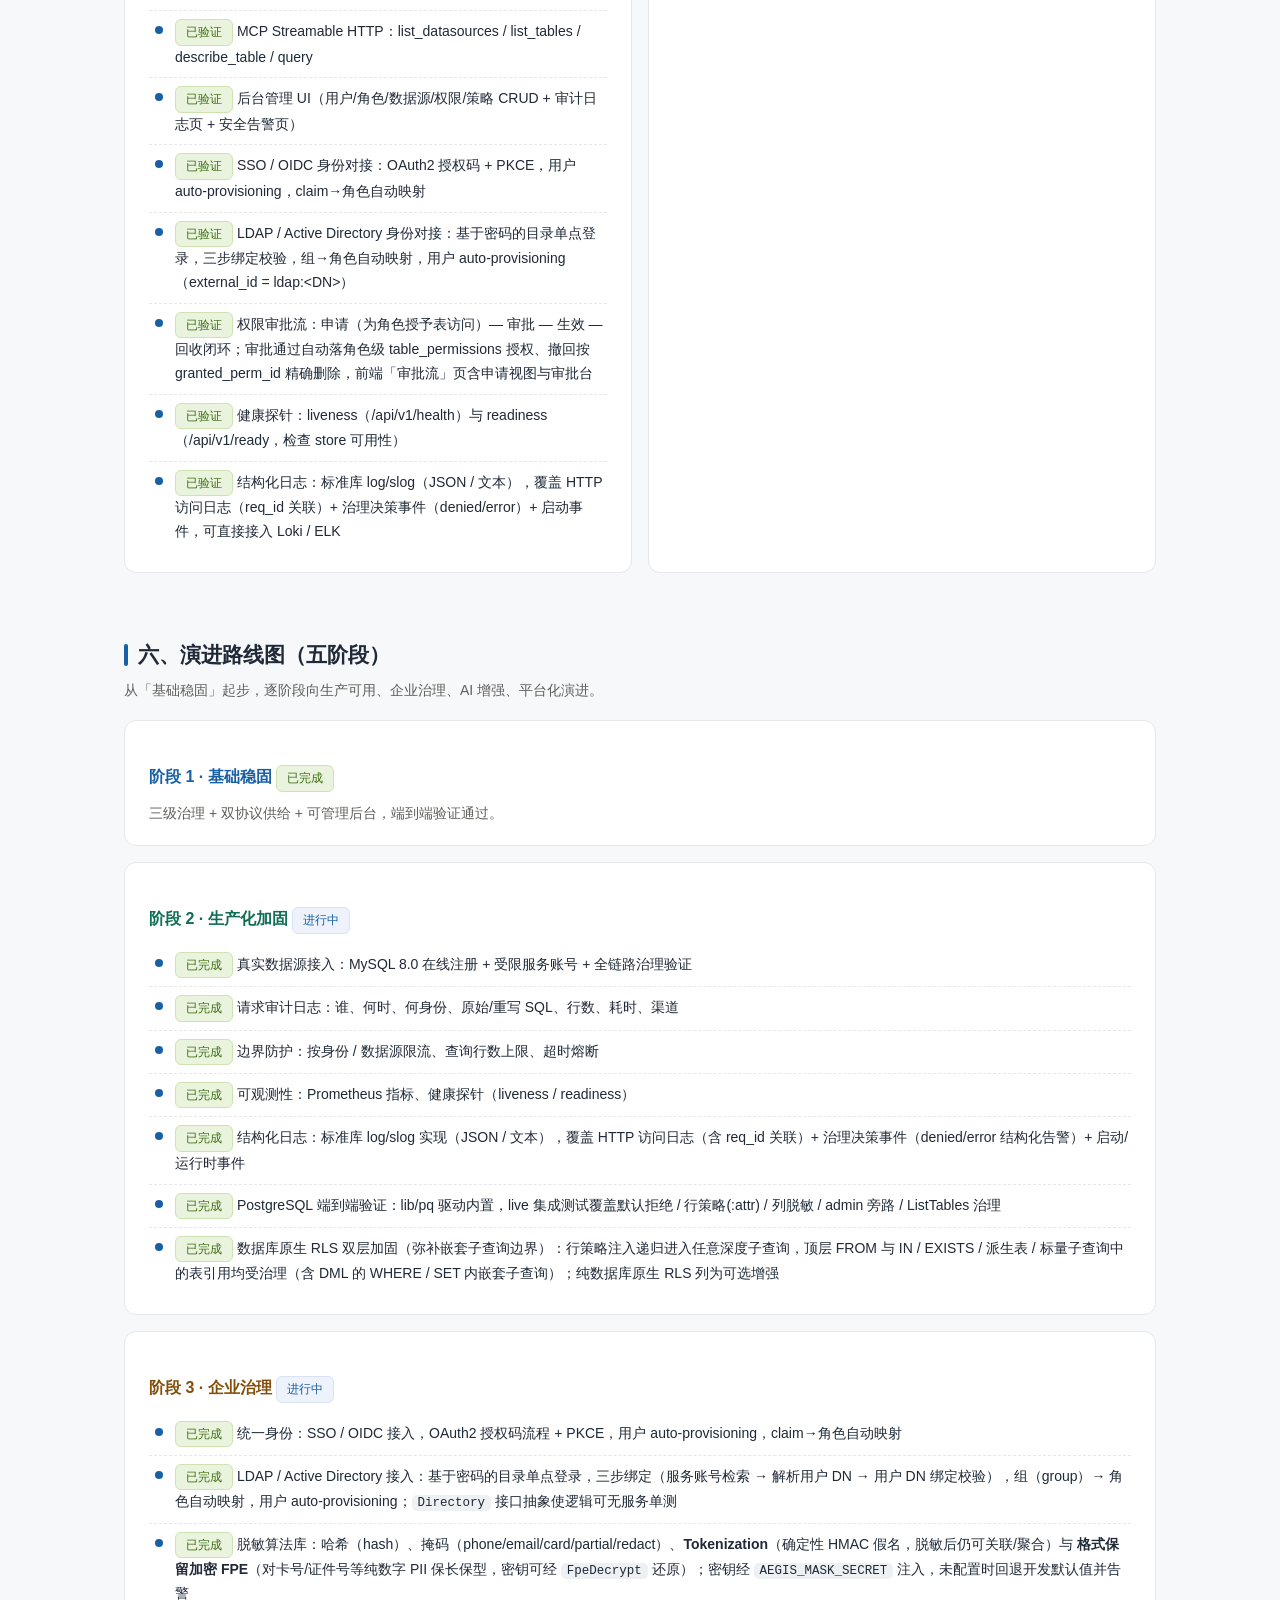
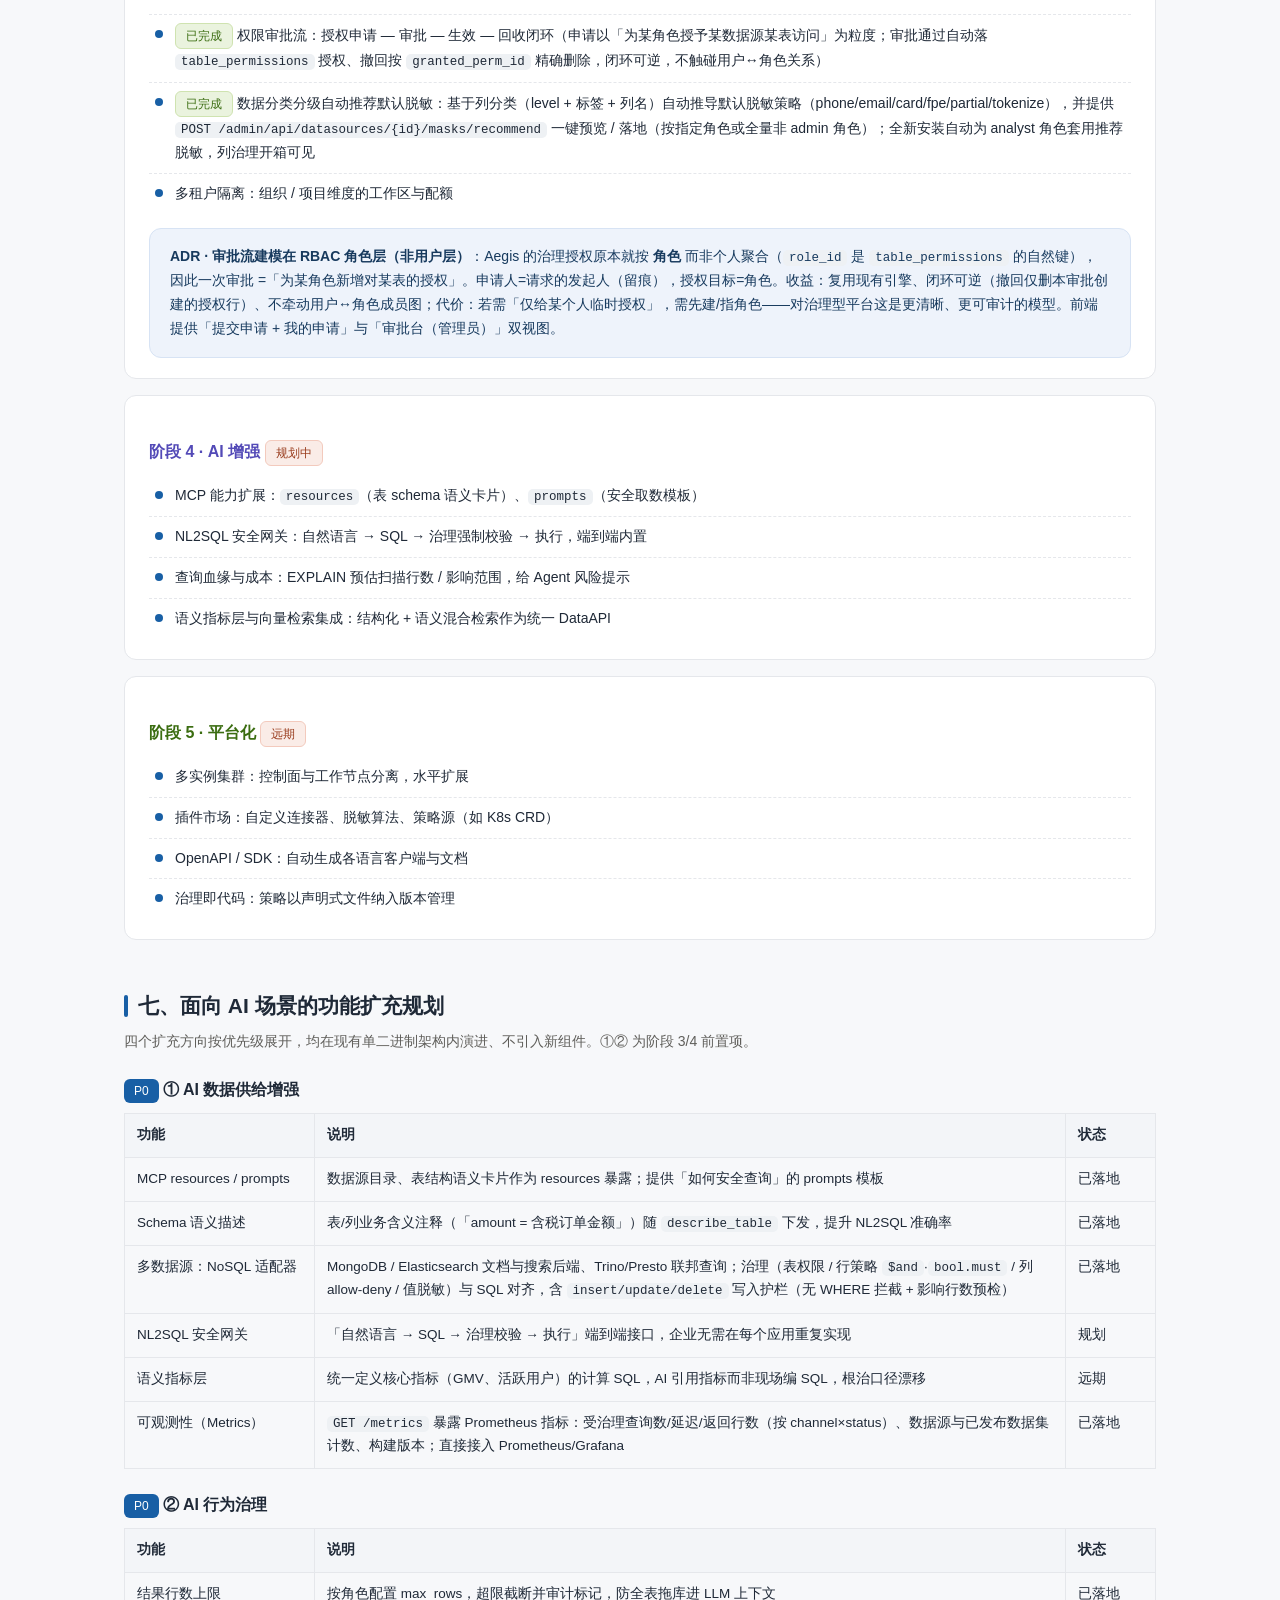
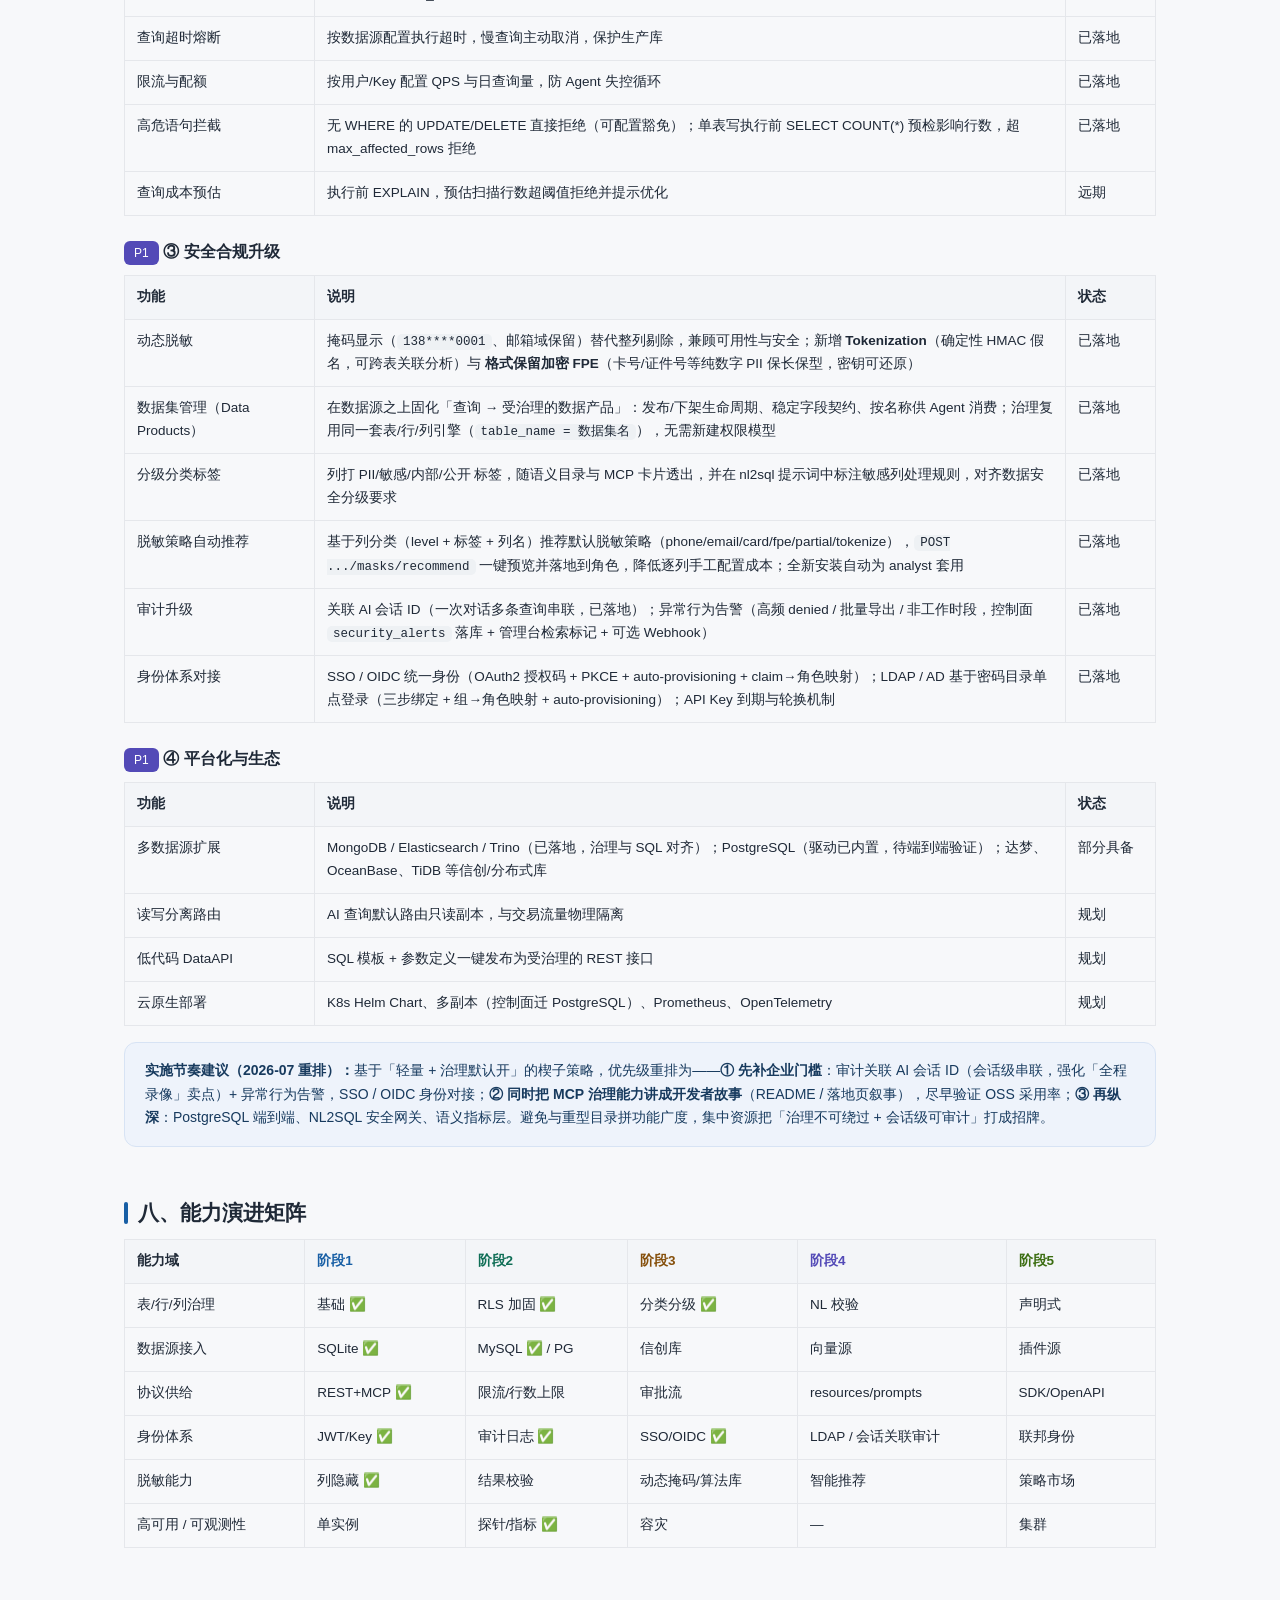
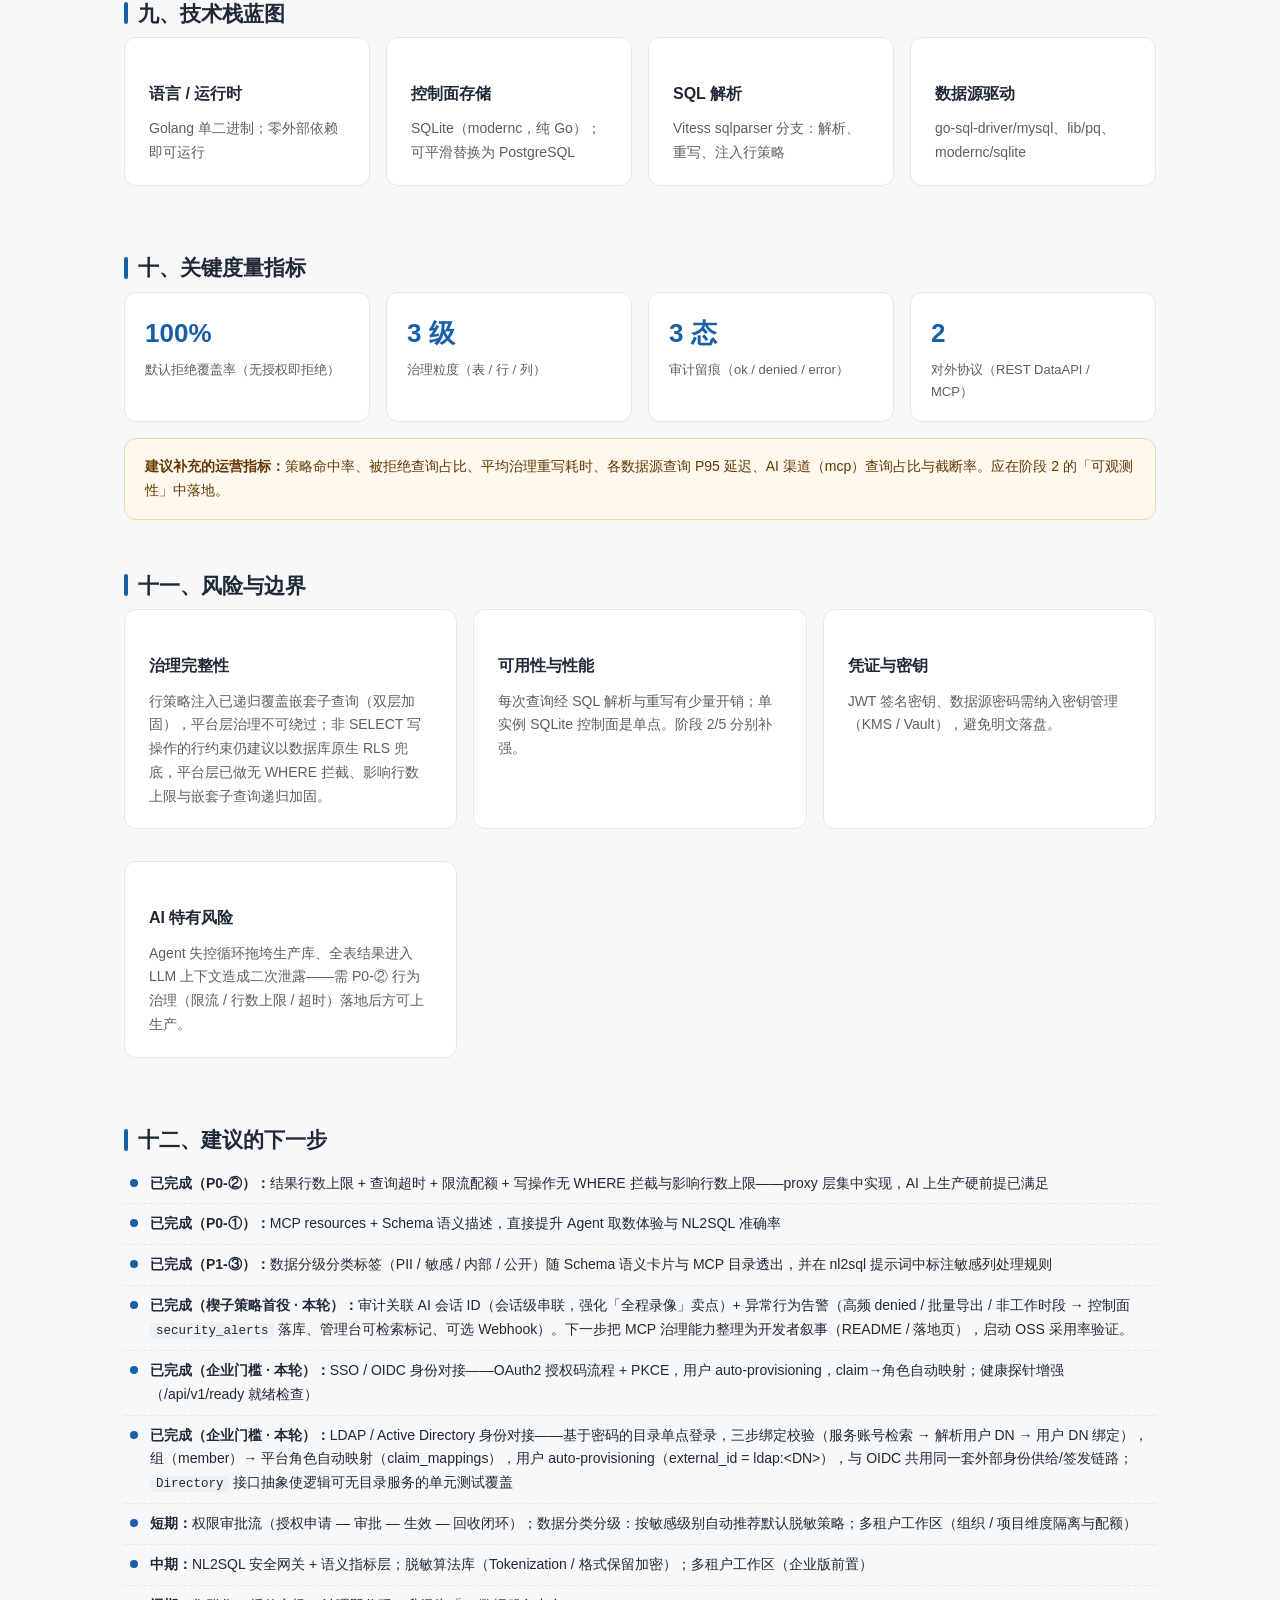
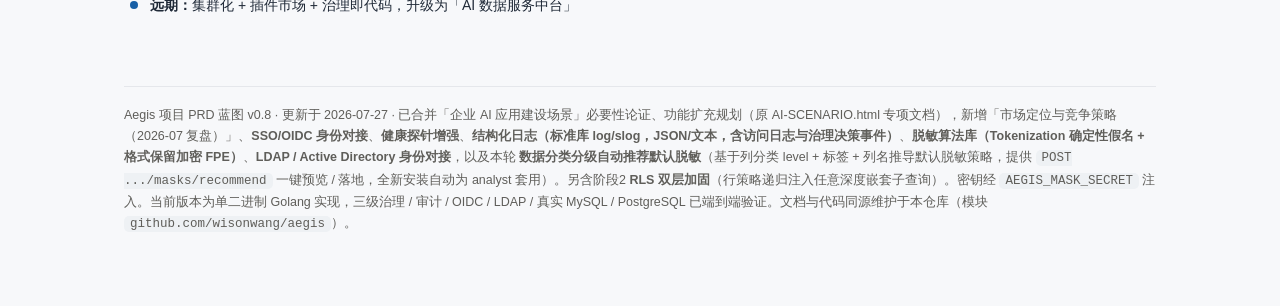
==== commit de3e0973: "feat: 权限审批流（申请-审批-生效-回收闭环）+ 修复 ListTablePermissions/ListRowPolicies 空角色过滤缺陷" ====
--- a/BLUEPRINT.html
+++ b/BLUEPRINT.html
@@ -3,7 +3,7 @@
 <head>
 <meta charset="UTF-8">
 <meta name="viewport" content="width=device-width, initial-scale=1.0">
-<title>Aegis 项目 PRD 蓝图 v0.8</title>
+<title>Aegis 项目 PRD 蓝图 v0.9</title>
 <style>
   :root{
     --blue:#185FA5; --teal:#0F6E56; --purple:#534AB7; --amber:#854F0B; --green:#3B6D11; --coral:#993C1D;
@@ -79,6 +79,7 @@
     <span class="tag">MySQL 已接入</span>
     <span class="tag">SSO / OIDC</span>
     <span class="tag">LDAP / AD</span>
+    <span class="tag">权限审批流</span>
   </div>
 </header>
 
@@ -275,6 +276,7 @@
           <li><span class="pill ok">已验证</span> 后台管理 UI（用户/角色/数据源/权限/策略 CRUD + 审计日志页 + 安全告警页）</li>
           <li><span class="pill ok">已验证</span> SSO / OIDC 身份对接：OAuth2 授权码 + PKCE，用户 auto-provisioning，claim→角色自动映射</li>
           <li><span class="pill ok">已验证</span> LDAP / Active Directory 身份对接：基于密码的目录单点登录，三步绑定校验，组→角色自动映射，用户 auto-provisioning（external_id = ldap:&lt;DN&gt;）</li>
+          <li><span class="pill ok">已验证</span> 权限审批流：申请（为角色授予表访问）— 审批 — 生效 — 回收闭环；审批通过自动落角色级 table_permissions 授权、撤回按 granted_perm_id 精确删除，前端「审批流」页含申请视图与审批台</li>
           <li><span class="pill ok">已验证</span> 健康探针：liveness（/api/v1/health）与 readiness（/api/v1/ready，检查 store 可用性）</li>
           <li><span class="pill ok">已验证</span> 结构化日志：标准库 log/slog（JSON / 文本），覆盖 HTTP 访问日志（req_id 关联）+ 治理决策事件（denied/error）+ 启动事件，可直接接入 Loki / ELK</li>
         </ul>
@@ -314,17 +316,20 @@
       </ul>
     </div>
 
-    <div class="card">
-      <h3><span class="p3">阶段 3 · 企业治理</span> <span class="pill todo">规划中</span></h3>
-      <ul class="clean">
-        <li><span class="pill ok">已完成</span> 统一身份：SSO / OIDC 接入，OAuth2 授权码流程 + PKCE，用户 auto-provisioning，claim→角色自动映射</li>
-        <li><span class="pill ok">已完成</span> LDAP / Active Directory 接入：基于密码的目录单点登录，三步绑定（服务账号检索 → 解析用户 DN → 用户 DN 绑定校验），组（group）→ 角色自动映射，用户 auto-provisioning；<code>Directory</code> 接口抽象使逻辑可无服务单测</li>
-        <li><span class="pill ok">已完成</span> 脱敏算法库：哈希（hash）、掩码（phone/email/card/partial/redact）、<b>Tokenization</b>（确定性 HMAC 假名，脱敏后仍可关联/聚合）与 <b>格式保留加密 FPE</b>（对卡号/证件号等纯数字 PII 保长保型，密钥可经 <code>FpeDecrypt</code> 还原）；密钥经 <code>AEGIS_MASK_SECRET</code> 注入，未配置时回退开发默认值并告警</li>
-      <li>权限审批流：授权申请 — 审批 — 生效 — 回收闭环</li>
-      <li><span class="pill ok">已完成</span> 数据分类分级自动推荐默认脱敏：基于列分类（level + 标签 + 列名）自动推导默认脱敏策略（phone/email/card/fpe/partial/tokenize），并提供 <code>POST /admin/api/datasources/{id}/masks/recommend</code> 一键预览 / 落地（按指定角色或全量非 admin 角色）；全新安装自动为 analyst 角色套用推荐脱敏，列治理开箱可见</li>
-      <li>多租户隔离：组织 / 项目维度的工作区与配额</li>
-      </ul>
-    </div>
+      <div class="card">
+        <h3><span class="p3">阶段 3 · 企业治理</span> <span class="pill next">进行中</span></h3>
+        <ul class="clean">
+          <li><span class="pill ok">已完成</span> 统一身份：SSO / OIDC 接入，OAuth2 授权码流程 + PKCE，用户 auto-provisioning，claim→角色自动映射</li>
+          <li><span class="pill ok">已完成</span> LDAP / Active Directory 接入：基于密码的目录单点登录，三步绑定（服务账号检索 → 解析用户 DN → 用户 DN 绑定校验），组（group）→ 角色自动映射，用户 auto-provisioning；<code>Directory</code> 接口抽象使逻辑可无服务单测</li>
+          <li><span class="pill ok">已完成</span> 脱敏算法库：哈希（hash）、掩码（phone/email/card/partial/redact）、<b>Tokenization</b>（确定性 HMAC 假名，脱敏后仍可关联/聚合）与 <b>格式保留加密 FPE</b>（对卡号/证件号等纯数字 PII 保长保型，密钥可经 <code>FpeDecrypt</code> 还原）；密钥经 <code>AEGIS_MASK_SECRET</code> 注入，未配置时回退开发默认值并告警</li>
+          <li><span class="pill ok">已完成</span> 权限审批流：授权申请 — 审批 — 生效 — 回收闭环（申请以「为某角色授予某数据源某表访问」为粒度；审批通过自动落 <code>table_permissions</code> 授权、撤回按 <code>granted_perm_id</code> 精确删除，闭环可逆，不触碰用户↔角色关系）</li>
+          <li><span class="pill ok">已完成</span> 数据分类分级自动推荐默认脱敏：基于列分类（level + 标签 + 列名）自动推导默认脱敏策略（phone/email/card/fpe/partial/tokenize），并提供 <code>POST /admin/api/datasources/{id}/masks/recommend</code> 一键预览 / 落地（按指定角色或全量非 admin 角色）；全新安装自动为 analyst 角色套用推荐脱敏，列治理开箱可见</li>
+          <li>多租户隔离：组织 / 项目维度的工作区与配额</li>
+          </ul>
+        <div class="callout blue" style="margin-top:14px">
+          <strong>ADR · 审批流建模在 RBAC 角色层（非用户层）</strong>：Aegis 的治理授权原本就按 <b>角色</b> 而非个人聚合（<code>role_id</code> 是 <code>table_permissions</code> 的自然键），因此一次审批 =「为某角色新增对某表的授权」。申请人=请求的发起人（留痕），授权目标=角色。收益：复用现有引擎、闭环可逆（撤回仅删本审批创建的授权行）、不牵动用户↔角色成员图；代价：若需「仅给某个人临时授权」，需先建/指角色——对治理型平台这是更清晰、更可审计的模型。前端提供「提交申请 + 我的申请」与「审批台（管理员）」双视图。
+        </div>
+      </div>
 
     <div class="card">
       <h3><span class="p4">阶段 4 · AI 增强</span> <span class="pill todo">规划中</span></h3>
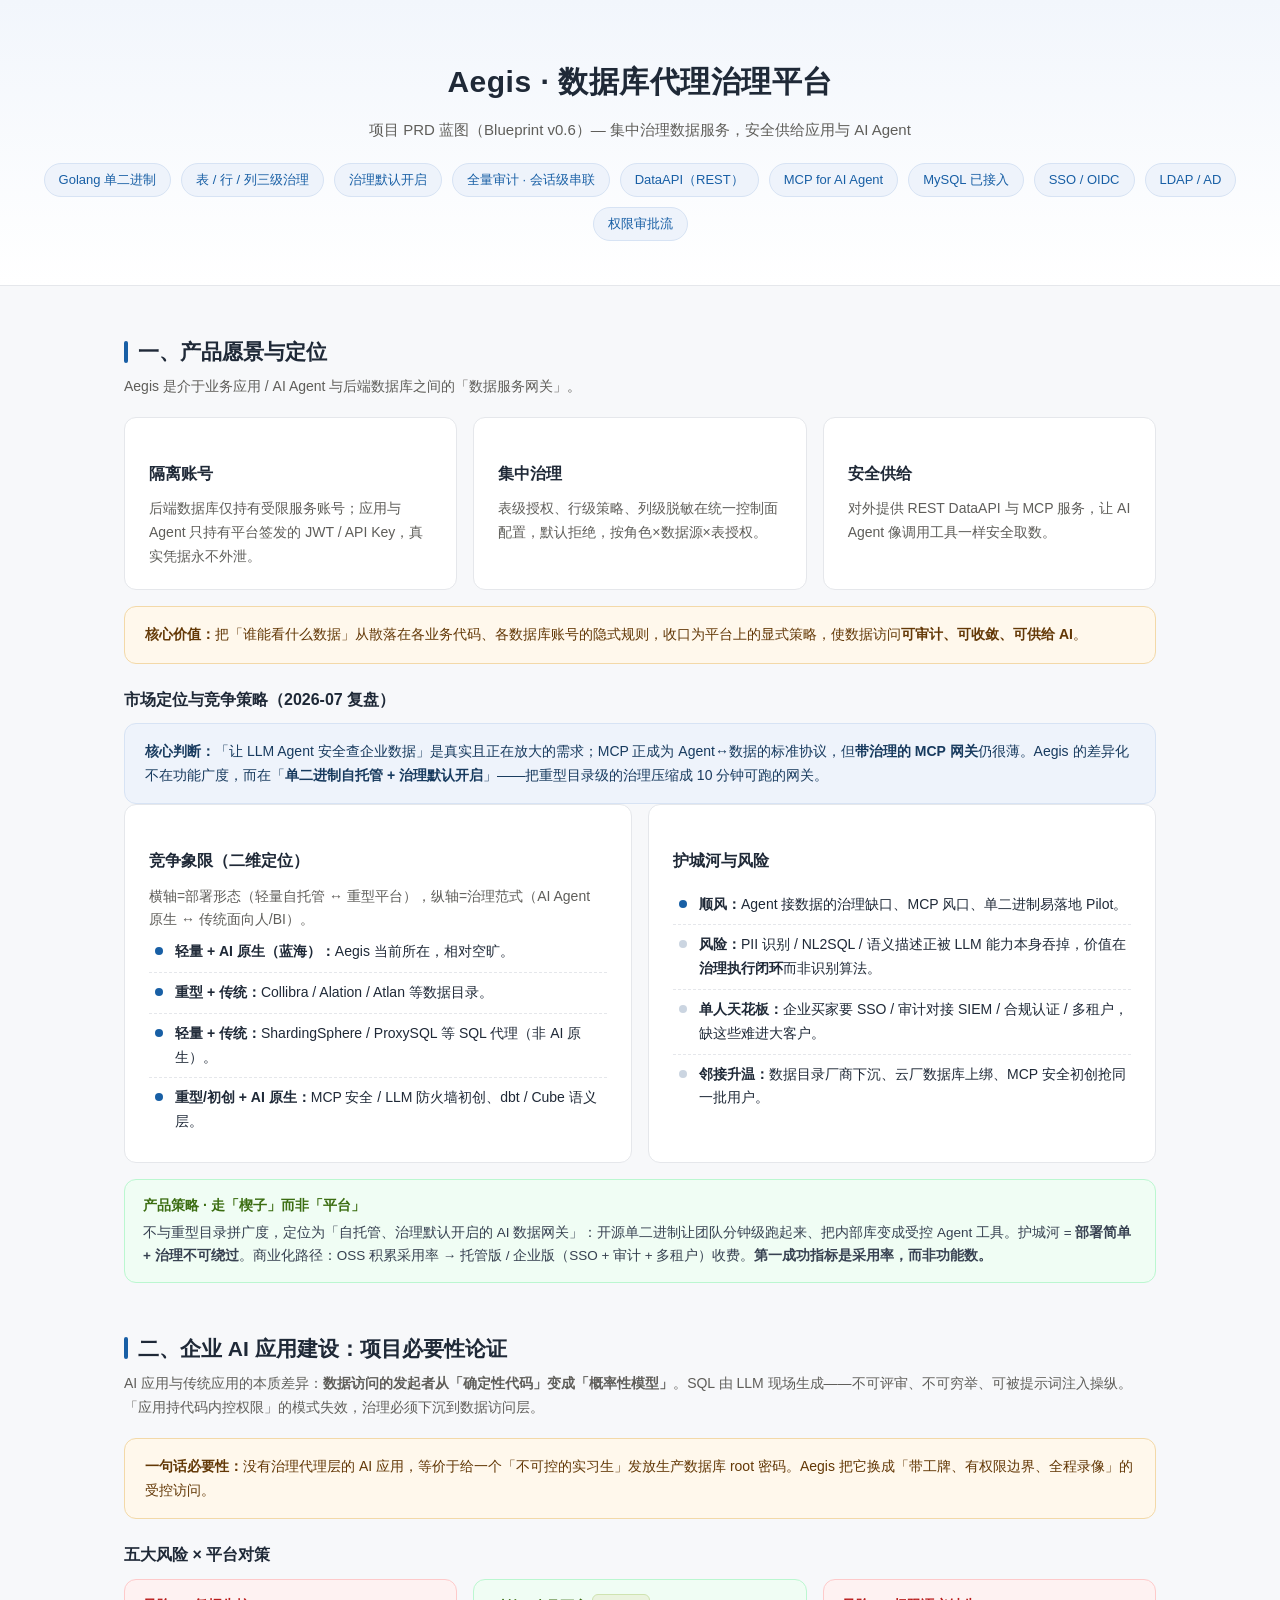
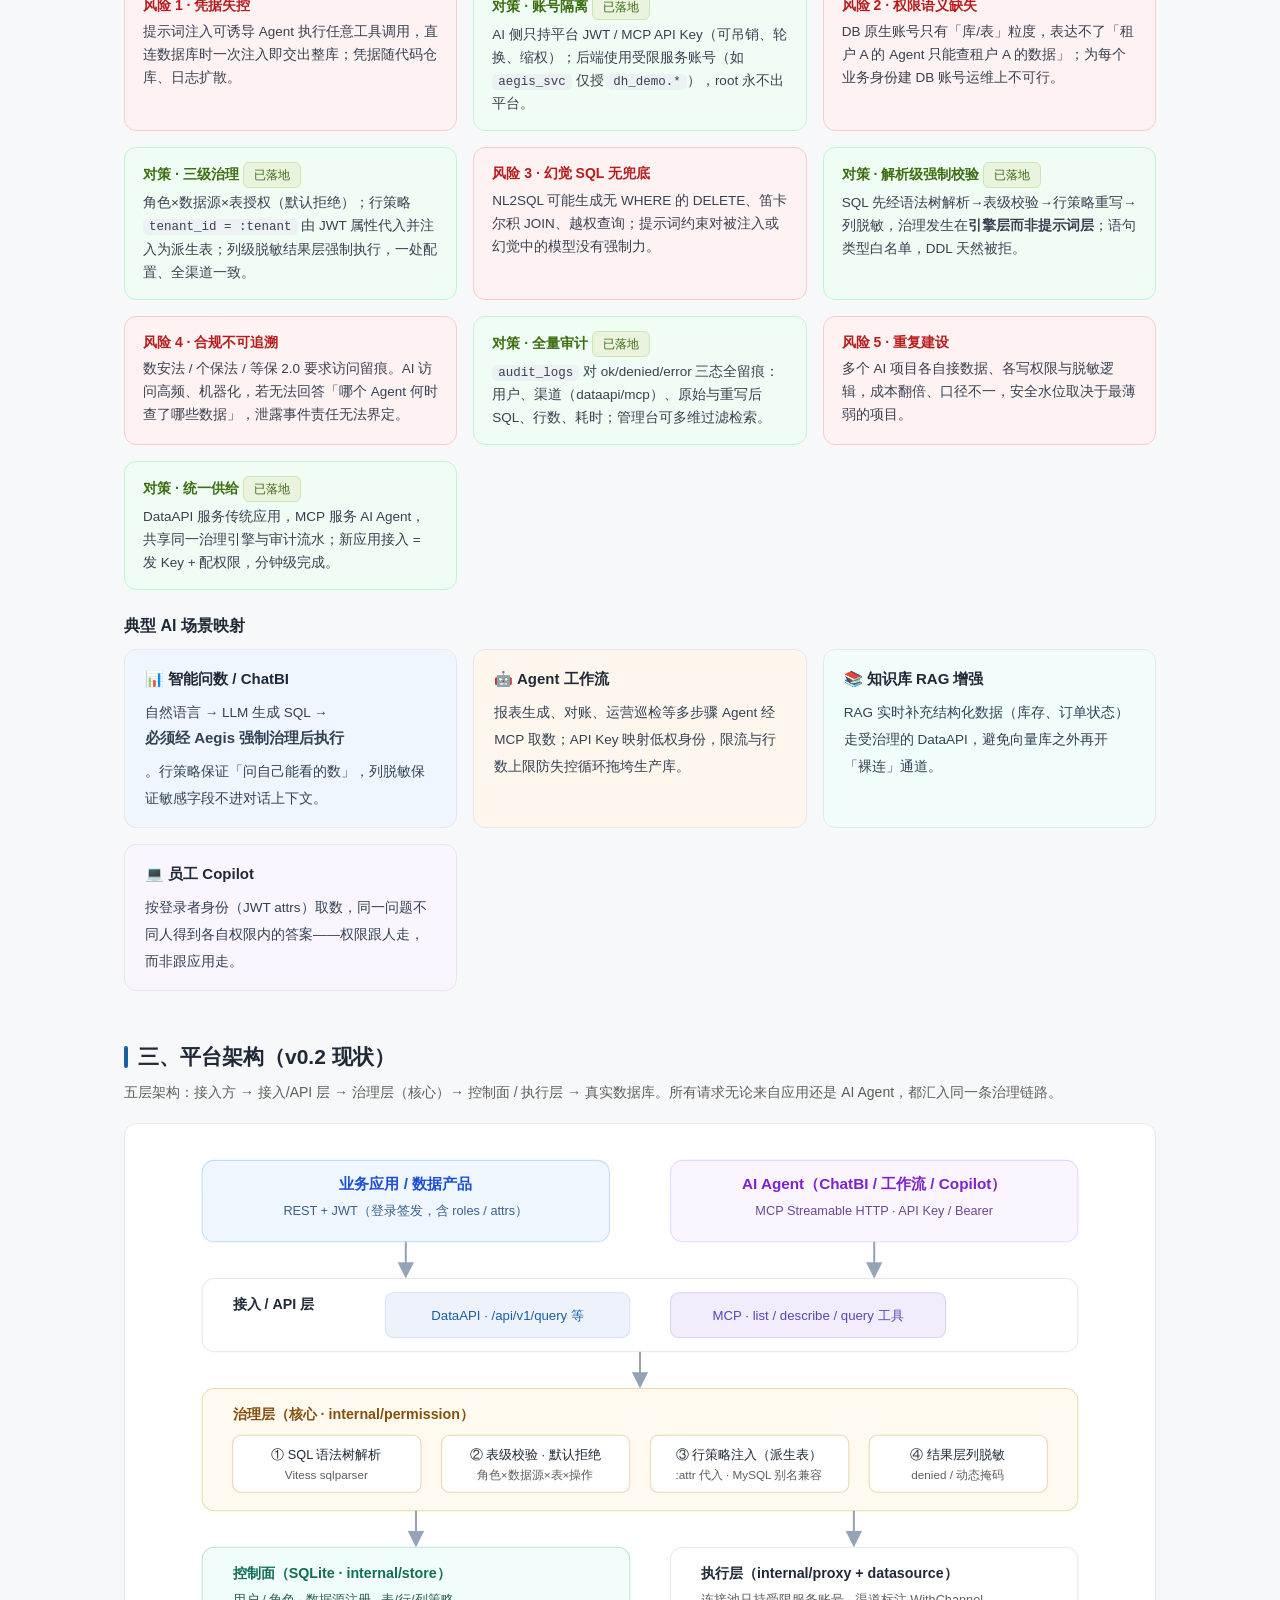
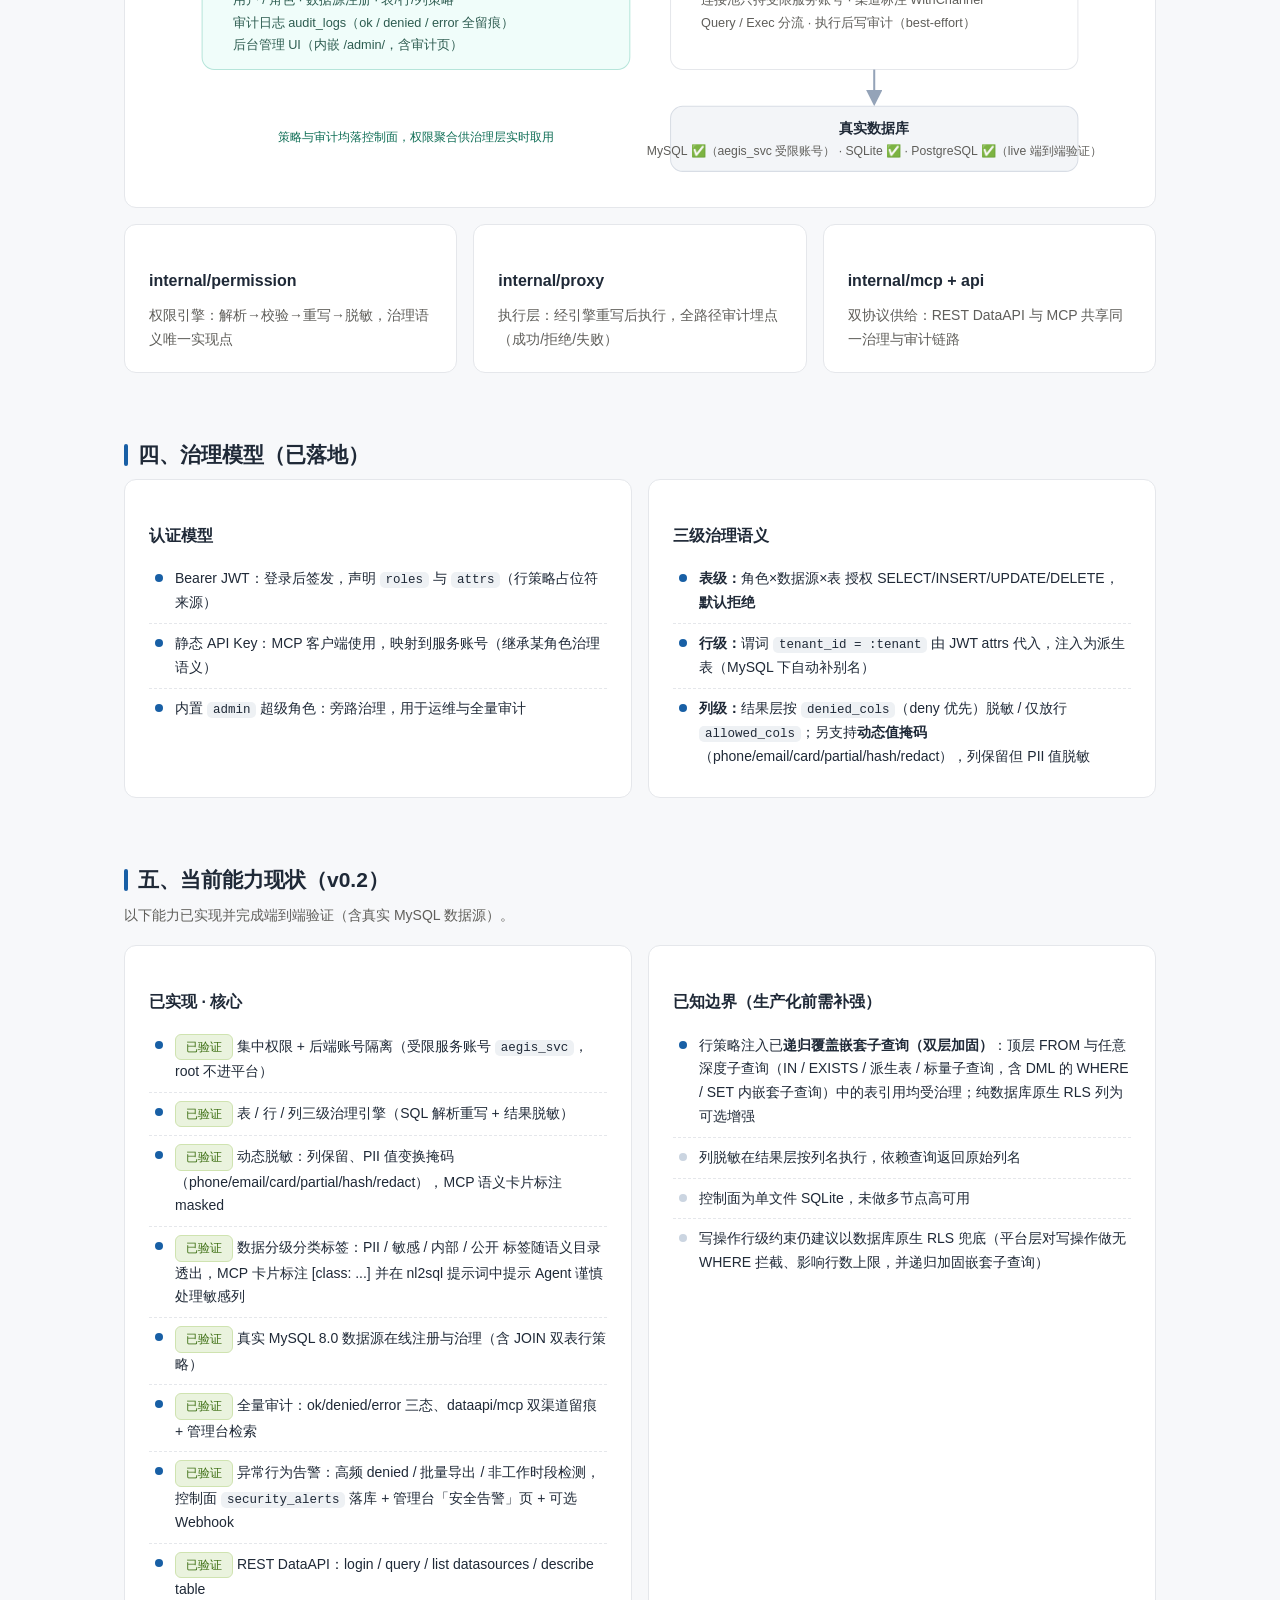
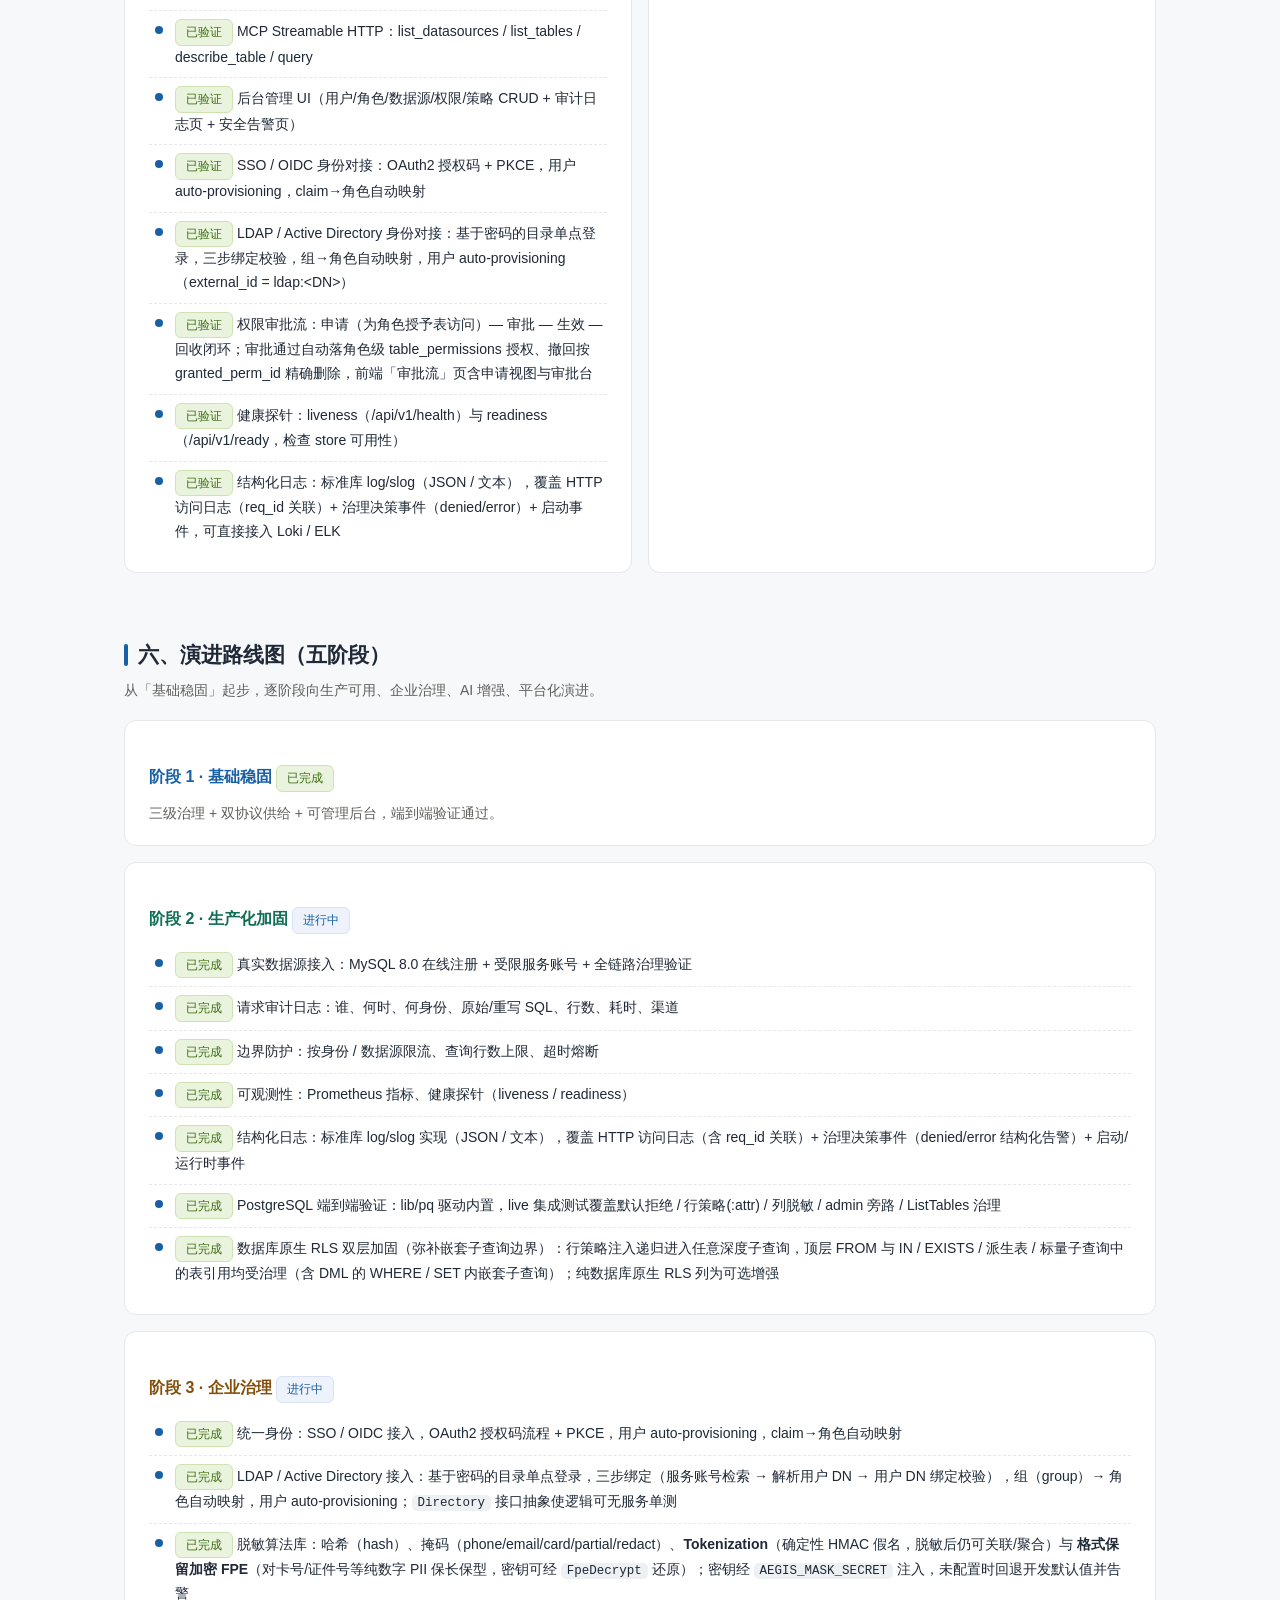
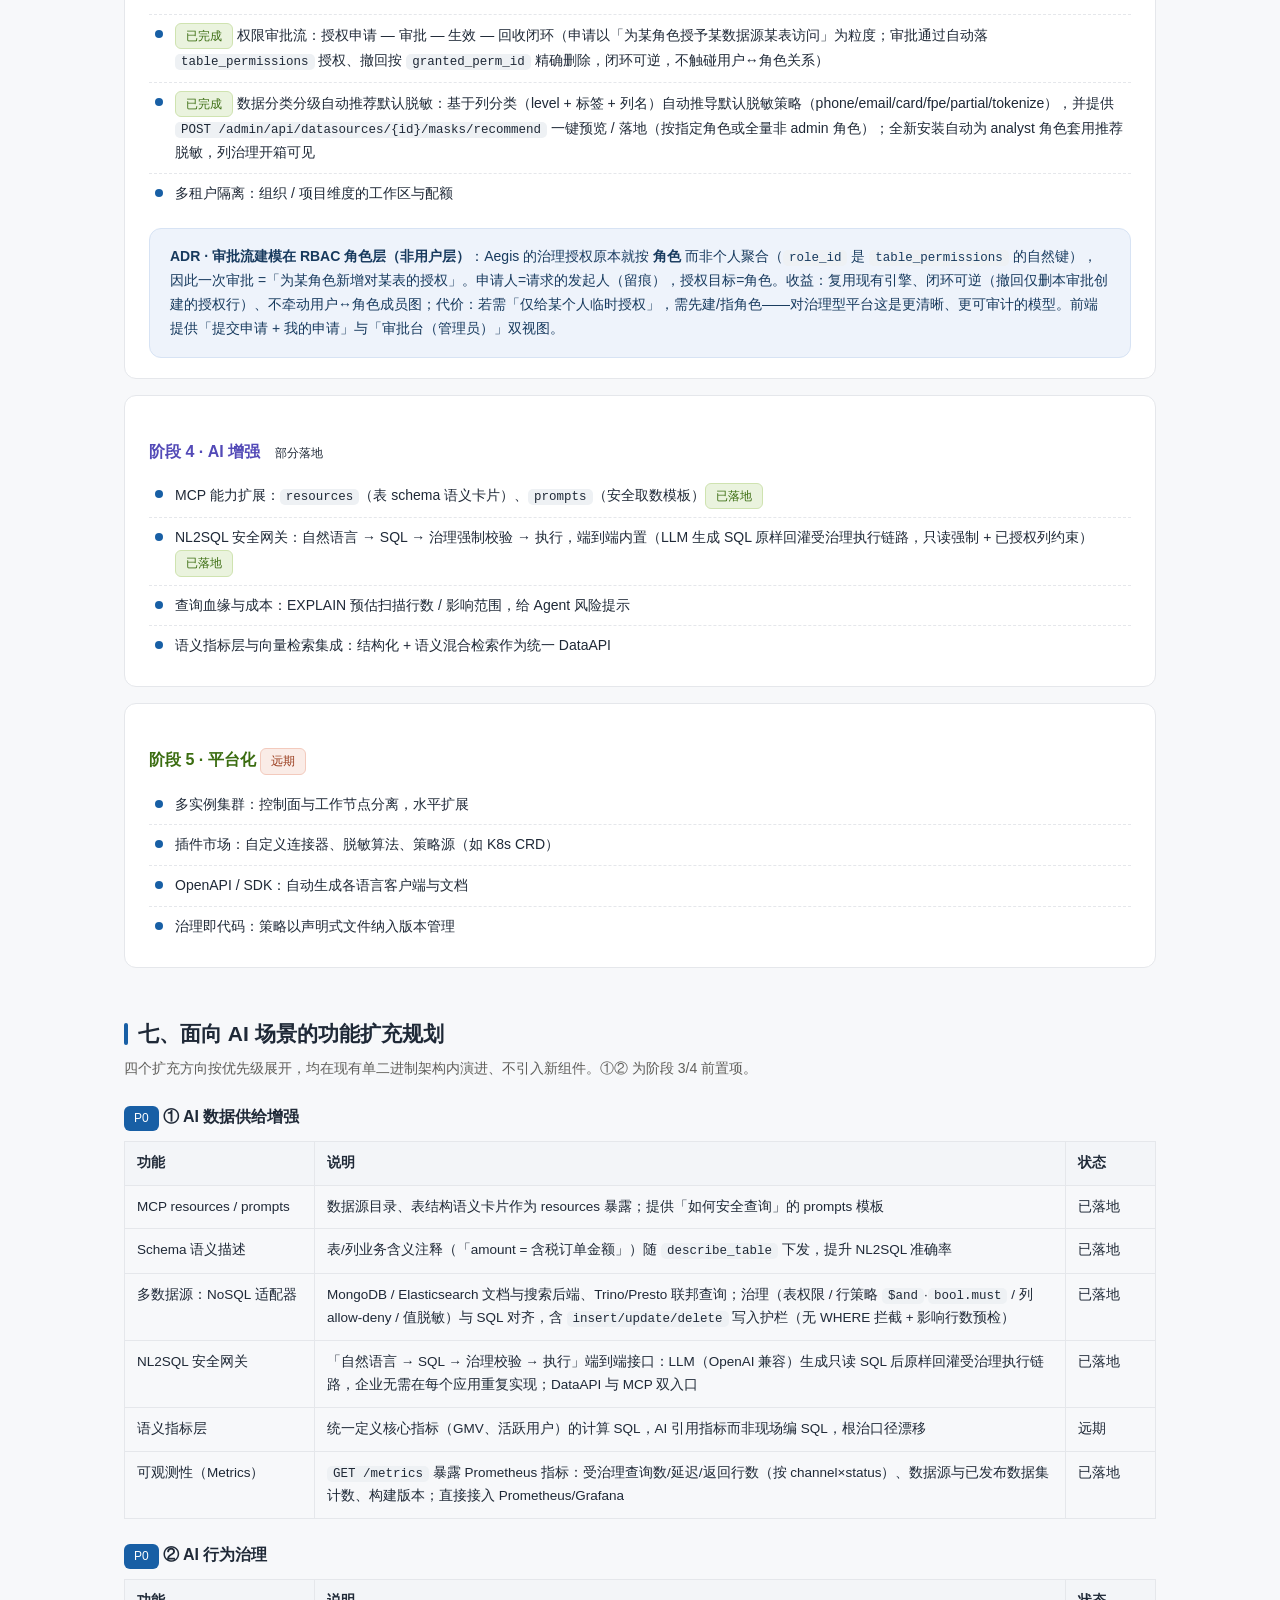
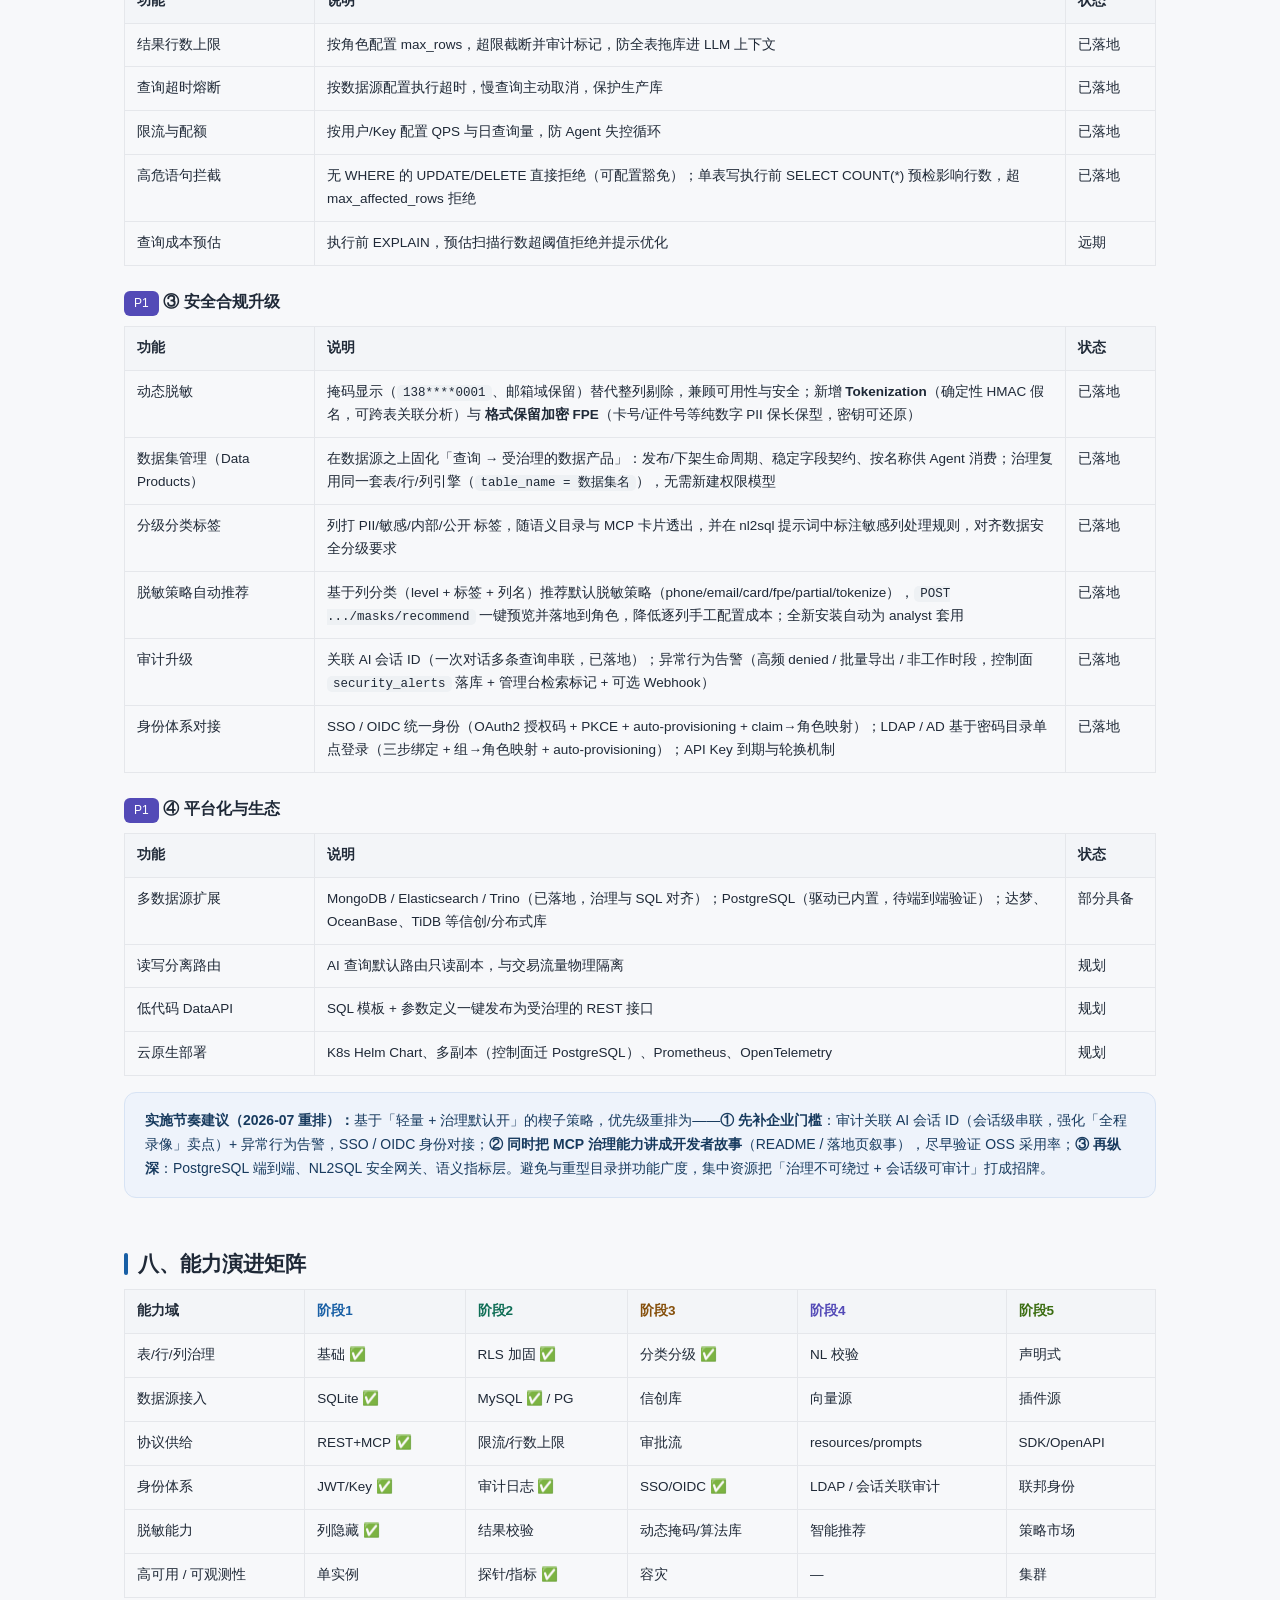
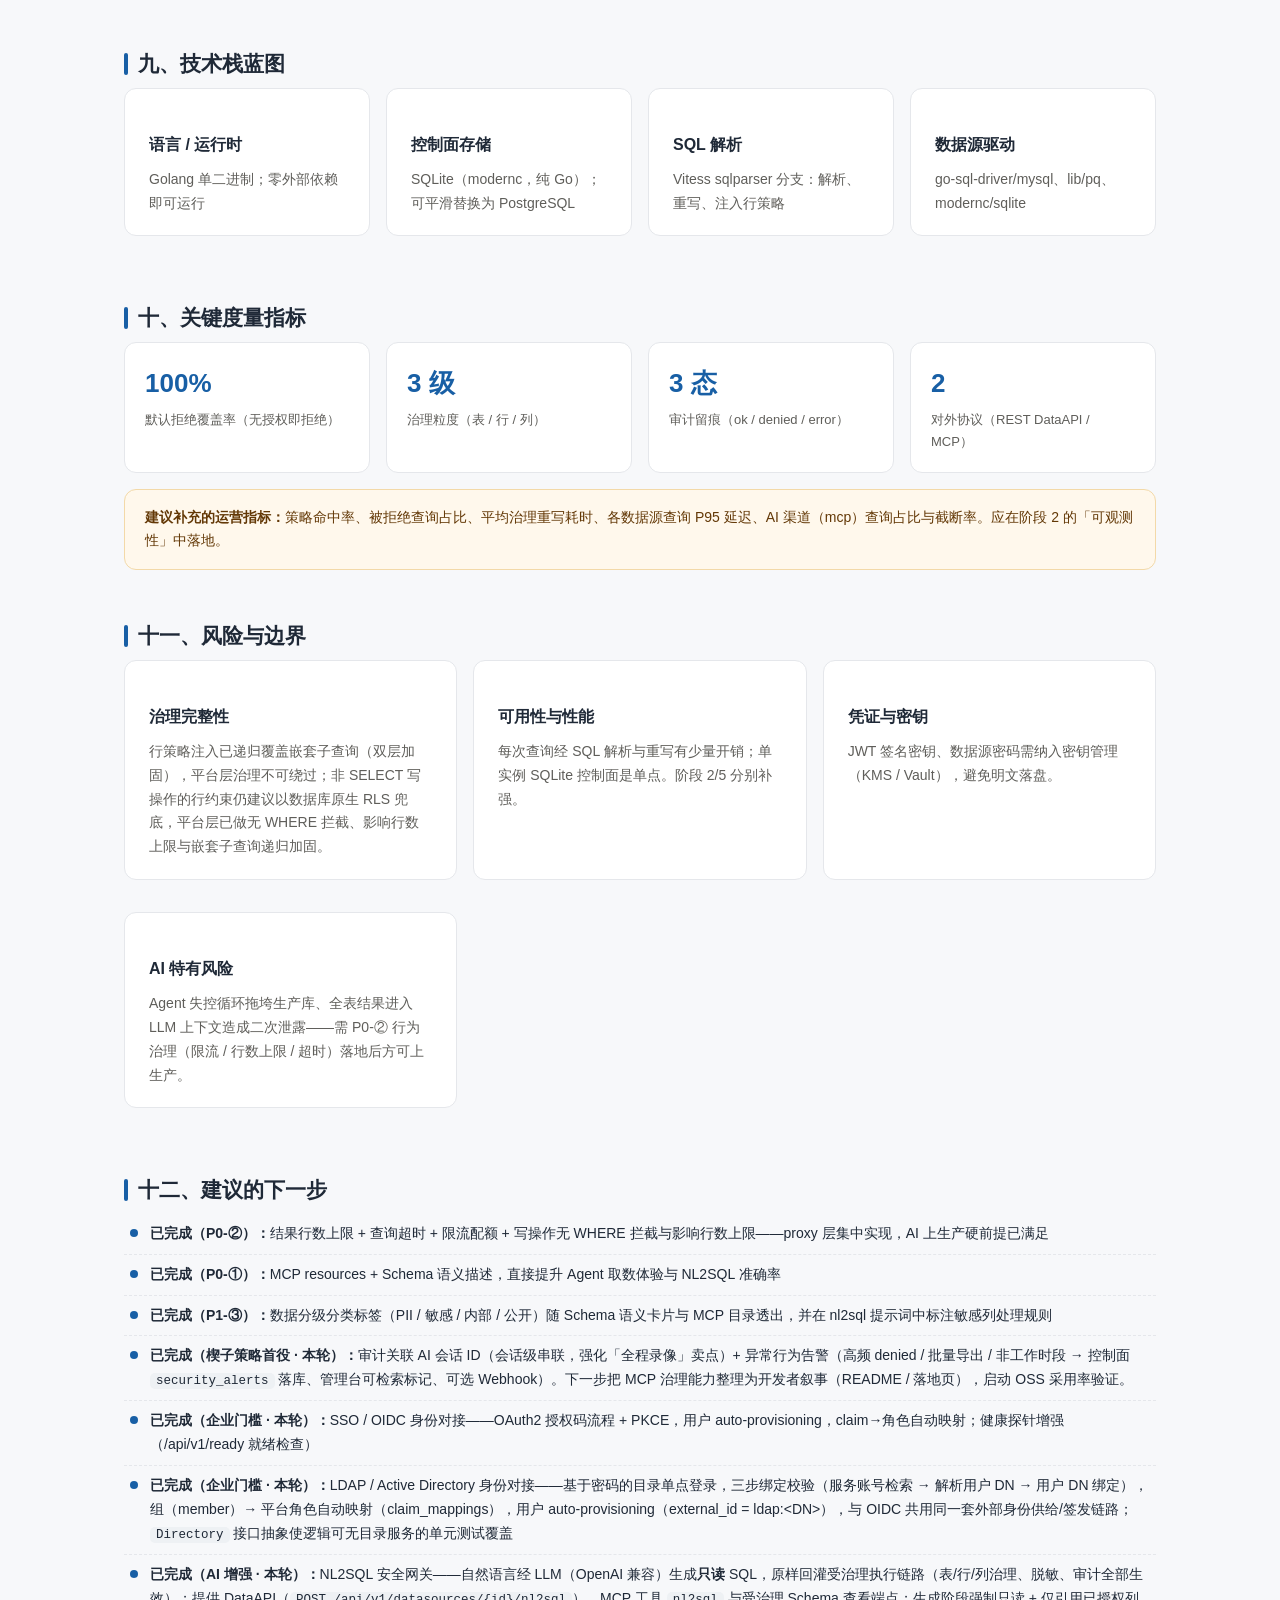
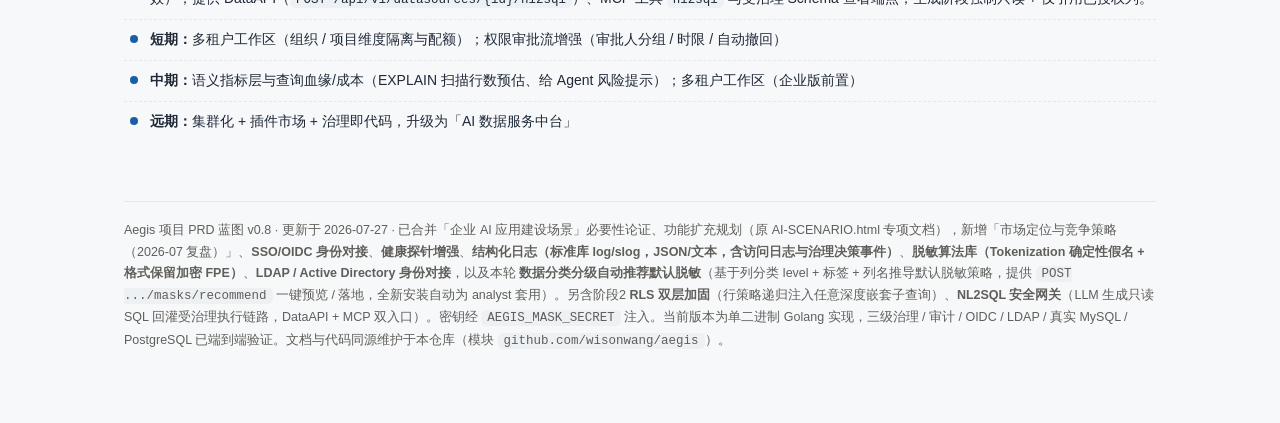
==== commit 3193f38d: "feat: NL2SQL 安全网关（自然语言 → 受治理 SQL 执行） - nl2sql: 新增生成引擎包，Generator 接口 + LLMGenerator（OpenAI 兼容 chat/co" ====
--- a/BLUEPRINT.html
+++ b/BLUEPRINT.html
@@ -332,10 +332,10 @@
       </div>
 
     <div class="card">
-      <h3><span class="p4">阶段 4 · AI 增强</span> <span class="pill todo">规划中</span></h3>
+      <h3><span class="p4">阶段 4 · AI 增强</span> <span class="pill partial">部分落地</span></h3>
       <ul class="clean">
-        <li>MCP 能力扩展：<code>resources</code>（表 schema 语义卡片）、<code>prompts</code>（安全取数模板）</li>
-        <li>NL2SQL 安全网关：自然语言 → SQL → 治理强制校验 → 执行，端到端内置</li>
+        <li>MCP 能力扩展：<code>resources</code>（表 schema 语义卡片）、<code>prompts</code>（安全取数模板）<span class="pill ok">已落地</span></li>
+        <li>NL2SQL 安全网关：自然语言 → SQL → 治理强制校验 → 执行，端到端内置（LLM 生成 SQL 原样回灌受治理执行链路，只读强制 + 已授权列约束）<span class="pill ok">已落地</span></li>
         <li>查询血缘与成本：EXPLAIN 预估扫描行数 / 影响范围，给 Agent 风险提示</li>
         <li>语义指标层与向量检索集成：结构化 + 语义混合检索作为统一 DataAPI</li>
       </ul>
@@ -363,7 +363,7 @@
         <tr><td>MCP resources / prompts</td><td>数据源目录、表结构语义卡片作为 resources 暴露；提供「如何安全查询」的 prompts 模板</td><td>已落地</td></tr>
         <tr><td>Schema 语义描述</td><td>表/列业务含义注释（「amount = 含税订单金额」）随 <code>describe_table</code> 下发，提升 NL2SQL 准确率</td><td>已落地</td></tr>
         <tr><td>多数据源：NoSQL 适配器</td><td>MongoDB / Elasticsearch 文档与搜索后端、Trino/Presto 联邦查询；治理（表权限 / 行策略 <code>$and</code>·<code>bool.must</code> / 列 allow-deny / 值脱敏）与 SQL 对齐，含 <code>insert/update/delete</code> 写入护栏（无 WHERE 拦截 + 影响行数预检）</td><td>已落地</td></tr>
-        <tr><td>NL2SQL 安全网关</td><td>「自然语言 → SQL → 治理校验 → 执行」端到端接口，企业无需在每个应用重复实现</td><td>规划</td></tr>
+        <tr><td>NL2SQL 安全网关</td><td>「自然语言 → SQL → 治理校验 → 执行」端到端接口：LLM（OpenAI 兼容）生成只读 SQL 后原样回灌受治理执行链路，企业无需在每个应用重复实现；DataAPI 与 MCP 双入口</td><td>已落地</td></tr>
         <tr><td>语义指标层</td><td>统一定义核心指标（GMV、活跃用户）的计算 SQL，AI 引用指标而非现场编 SQL，根治口径漂移</td><td>远期</td></tr>
         <tr><td>可观测性（Metrics）</td><td><code>GET /metrics</code> 暴露 Prometheus 指标：受治理查询数/延迟/返回行数（按 channel×status）、数据源与已发布数据集计数、构建版本；直接接入 Prometheus/Grafana</td><td>已落地</td></tr>
       </table>
@@ -479,14 +479,15 @@
       <li><b>已完成（楔子策略首役 · 本轮）：</b>审计关联 AI 会话 ID（会话级串联，强化「全程录像」卖点）+ 异常行为告警（高频 denied / 批量导出 / 非工作时段 → 控制面 <code>security_alerts</code> 落库、管理台可检索标记、可选 Webhook）。下一步把 MCP 治理能力整理为开发者叙事（README / 落地页），启动 OSS 采用率验证。</li>
   <li><b>已完成（企业门槛 · 本轮）：</b>SSO / OIDC 身份对接——OAuth2 授权码流程 + PKCE，用户 auto-provisioning，claim→角色自动映射；健康探针增强（/api/v1/ready 就绪检查）</li>
   <li><b>已完成（企业门槛 · 本轮）：</b>LDAP / Active Directory 身份对接——基于密码的目录单点登录，三步绑定校验（服务账号检索 → 解析用户 DN → 用户 DN 绑定），组（member）→ 平台角色自动映射（claim_mappings），用户 auto-provisioning（external_id = ldap:&lt;DN&gt;），与 OIDC 共用同一套外部身份供给/签发链路；<code>Directory</code> 接口抽象使逻辑可无目录服务的单元测试覆盖</li>
-  <li><b>短期：</b>权限审批流（授权申请 — 审批 — 生效 — 回收闭环）；数据分类分级：按敏感级别自动推荐默认脱敏策略；多租户工作区（组织 / 项目维度隔离与配额）</li>
-      <li><b>中期：</b>NL2SQL 安全网关 + 语义指标层；脱敏算法库（Tokenization / 格式保留加密）；多租户工作区（企业版前置）</li>
+  <li><b>已完成（AI 增强 · 本轮）：</b>NL2SQL 安全网关——自然语言经 LLM（OpenAI 兼容）生成<strong>只读</strong> SQL，原样回灌受治理执行链路（表/行/列治理、脱敏、审计全部生效）；提供 DataAPI（<code>POST /api/v1/datasources/{id}/nl2sql</code>）、MCP 工具 <code>nl2sql</code> 与受治理 Schema 查看端点；生成阶段强制只读 + 仅引用已授权列。</li>
+  <li><b>短期：</b>多租户工作区（组织 / 项目维度隔离与配额）；权限审批流增强（审批人分组 / 时限 / 自动撤回）</li>
+      <li><b>中期：</b>语义指标层与查询血缘/成本（EXPLAIN 扫描行数预估、给 Agent 风险提示）；多租户工作区（企业版前置）</li>
       <li><b>远期：</b>集群化 + 插件市场 + 治理即代码，升级为「AI 数据服务中台」</li>
     </ul>
   </section>
 
   <p class="footnote">
-    Aegis 项目 PRD 蓝图 v0.8 · 更新于 2026-07-27 · 已合并「企业 AI 应用建设场景」必要性论证、功能扩充规划（原 AI-SCENARIO.html 专项文档），新增「市场定位与竞争策略（2026-07 复盘）」、<strong>SSO/OIDC 身份对接</strong>、<strong>健康探针增强</strong>、<strong>结构化日志（标准库 log/slog，JSON/文本，含访问日志与治理决策事件）</strong>、<strong>脱敏算法库（Tokenization 确定性假名 + 格式保留加密 FPE）</strong>、<strong>LDAP / Active Directory 身份对接</strong>，以及本轮 <strong>数据分类分级自动推荐默认脱敏</strong>（基于列分类 level + 标签 + 列名推导默认脱敏策略，提供 <code>POST .../masks/recommend</code> 一键预览 / 落地，全新安装自动为 analyst 套用）。另含阶段2 <strong>RLS 双层加固</strong>（行策略递归注入任意深度嵌套子查询）。密钥经 <code>AEGIS_MASK_SECRET</code> 注入。当前版本为单二进制 Golang 实现，三级治理 / 审计 / OIDC / LDAP / 真实 MySQL / PostgreSQL 已端到端验证。文档与代码同源维护于本仓库（模块 <code>github.com/wisonwang/aegis</code>）。
+    Aegis 项目 PRD 蓝图 v0.8 · 更新于 2026-07-27 · 已合并「企业 AI 应用建设场景」必要性论证、功能扩充规划（原 AI-SCENARIO.html 专项文档），新增「市场定位与竞争策略（2026-07 复盘）」、<strong>SSO/OIDC 身份对接</strong>、<strong>健康探针增强</strong>、<strong>结构化日志（标准库 log/slog，JSON/文本，含访问日志与治理决策事件）</strong>、<strong>脱敏算法库（Tokenization 确定性假名 + 格式保留加密 FPE）</strong>、<strong>LDAP / Active Directory 身份对接</strong>，以及本轮 <strong>数据分类分级自动推荐默认脱敏</strong>（基于列分类 level + 标签 + 列名推导默认脱敏策略，提供 <code>POST .../masks/recommend</code> 一键预览 / 落地，全新安装自动为 analyst 套用）。另含阶段2 <strong>RLS 双层加固</strong>（行策略递归注入任意深度嵌套子查询）、<strong>NL2SQL 安全网关</strong>（LLM 生成只读 SQL 回灌受治理执行链路，DataAPI + MCP 双入口）。密钥经 <code>AEGIS_MASK_SECRET</code> 注入。当前版本为单二进制 Golang 实现，三级治理 / 审计 / OIDC / LDAP / 真实 MySQL / PostgreSQL 已端到端验证。文档与代码同源维护于本仓库（模块 <code>github.com/wisonwang/aegis</code>）。
   </p>
 </div>
 </body>
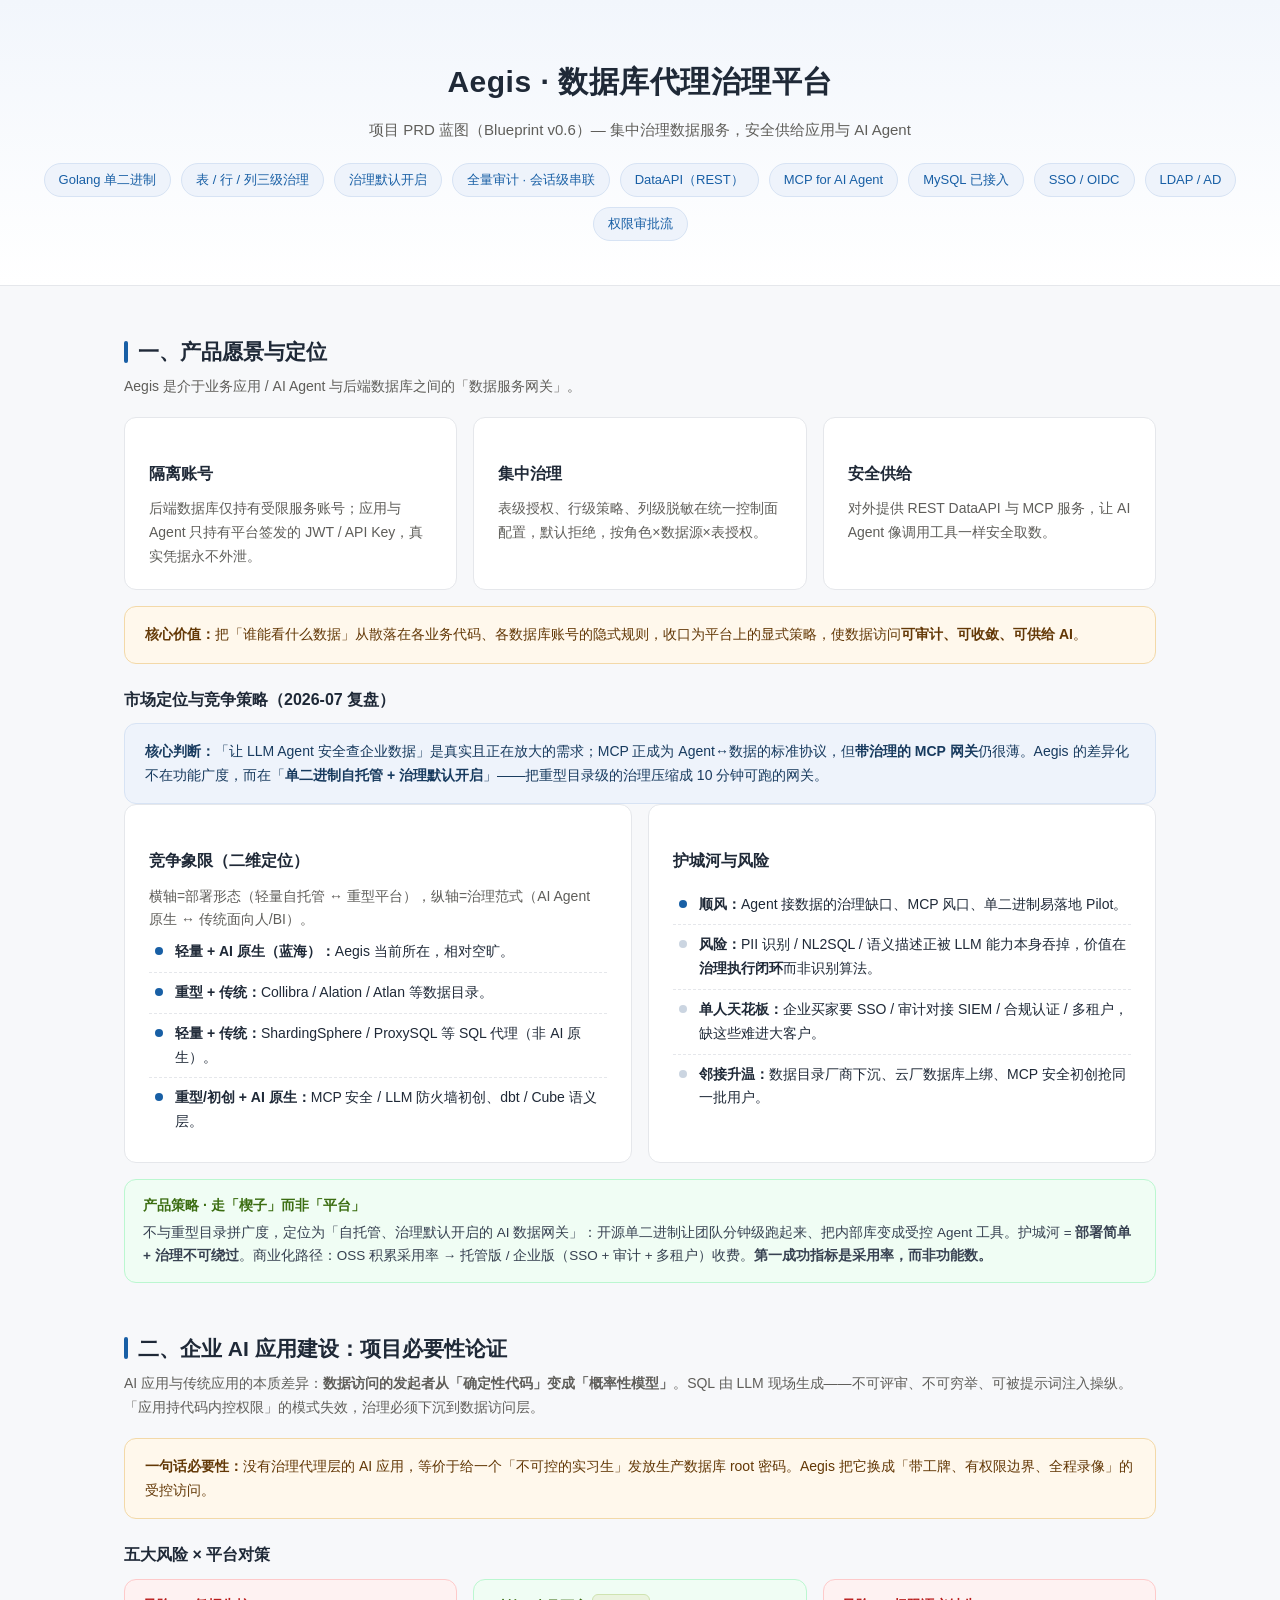
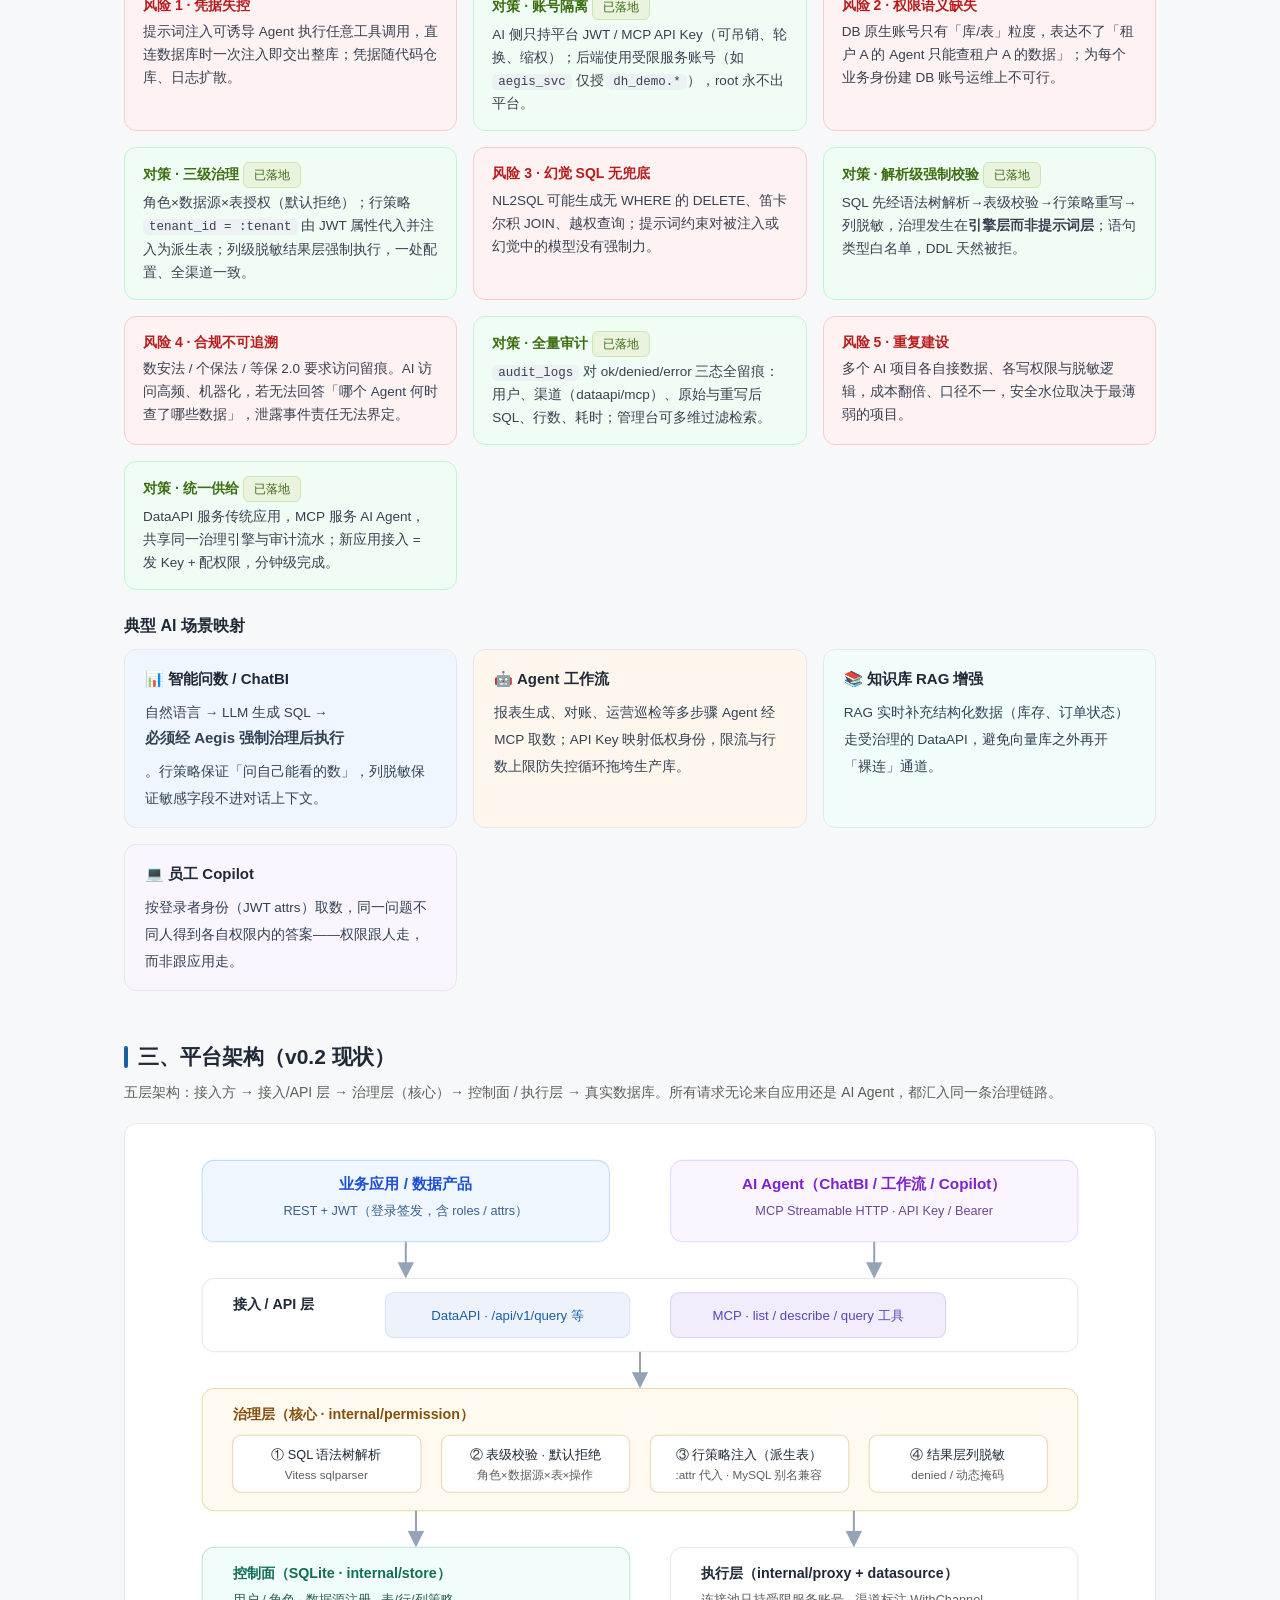
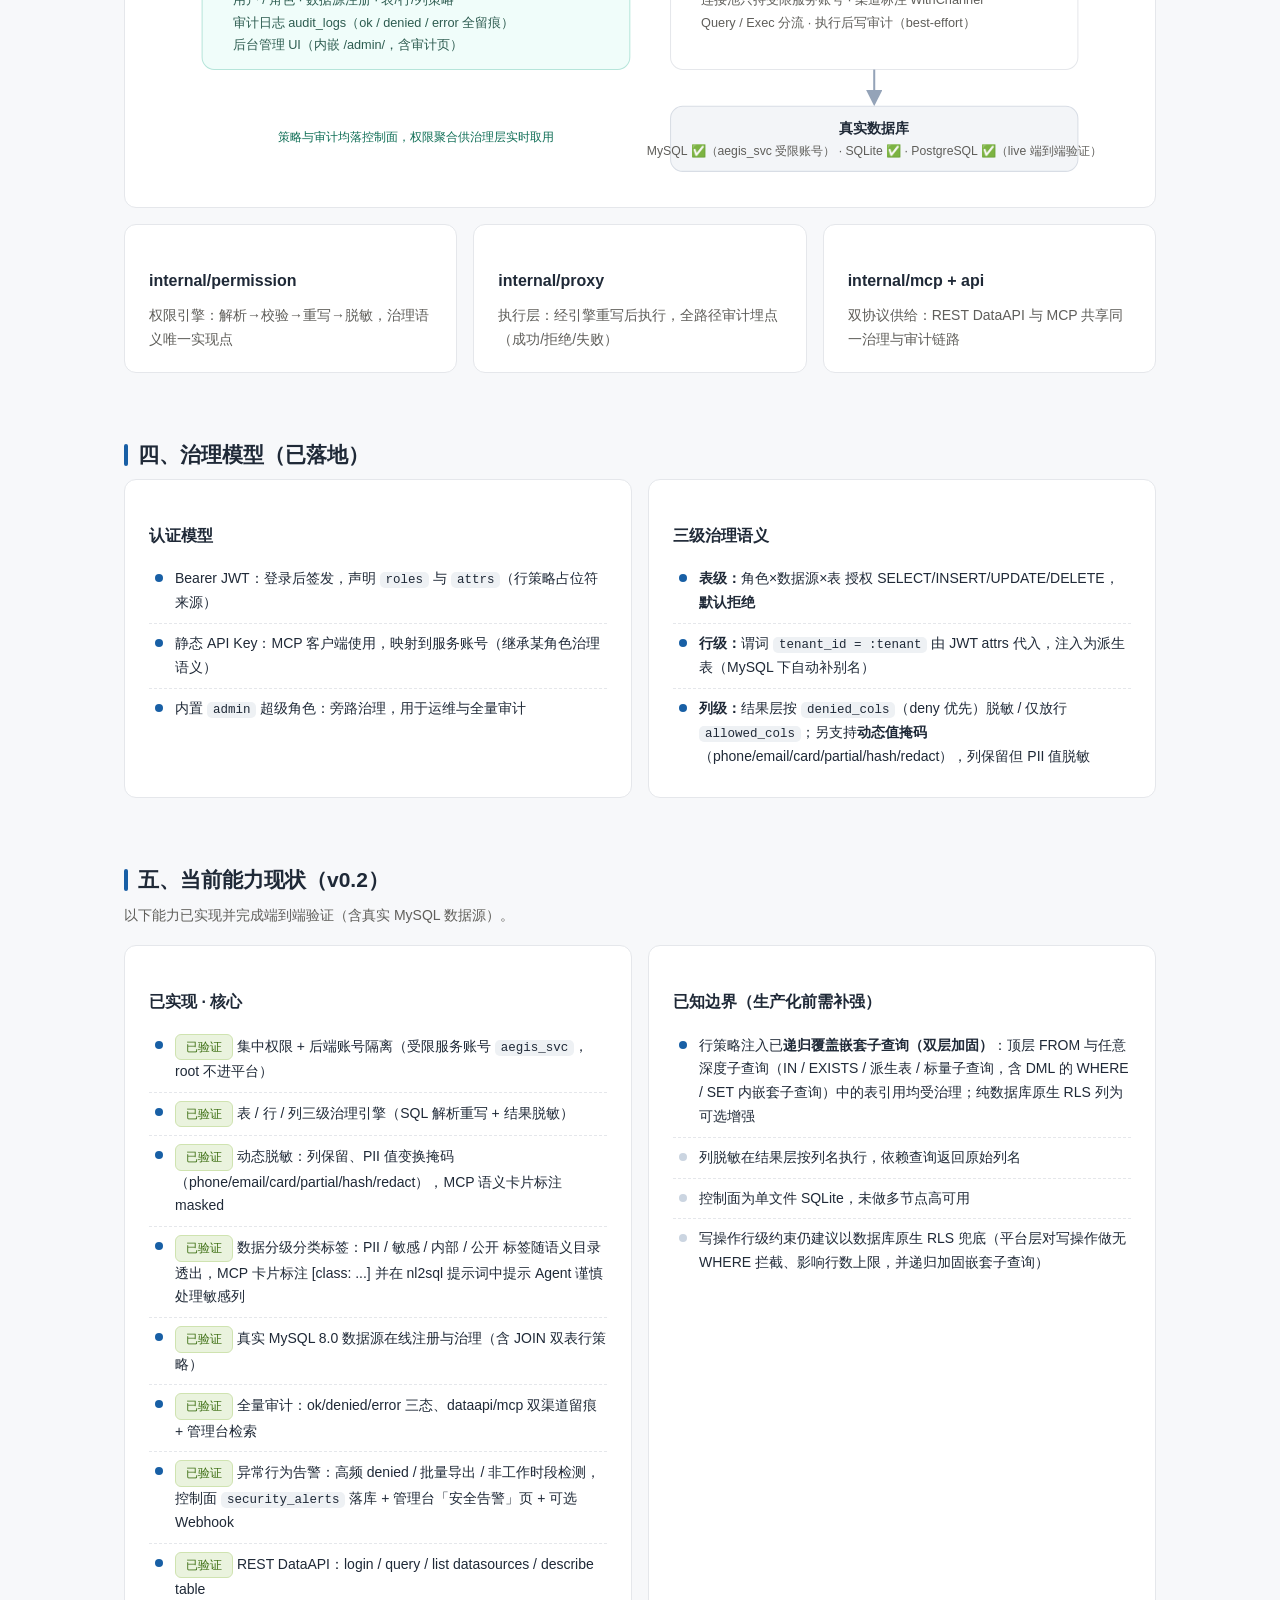
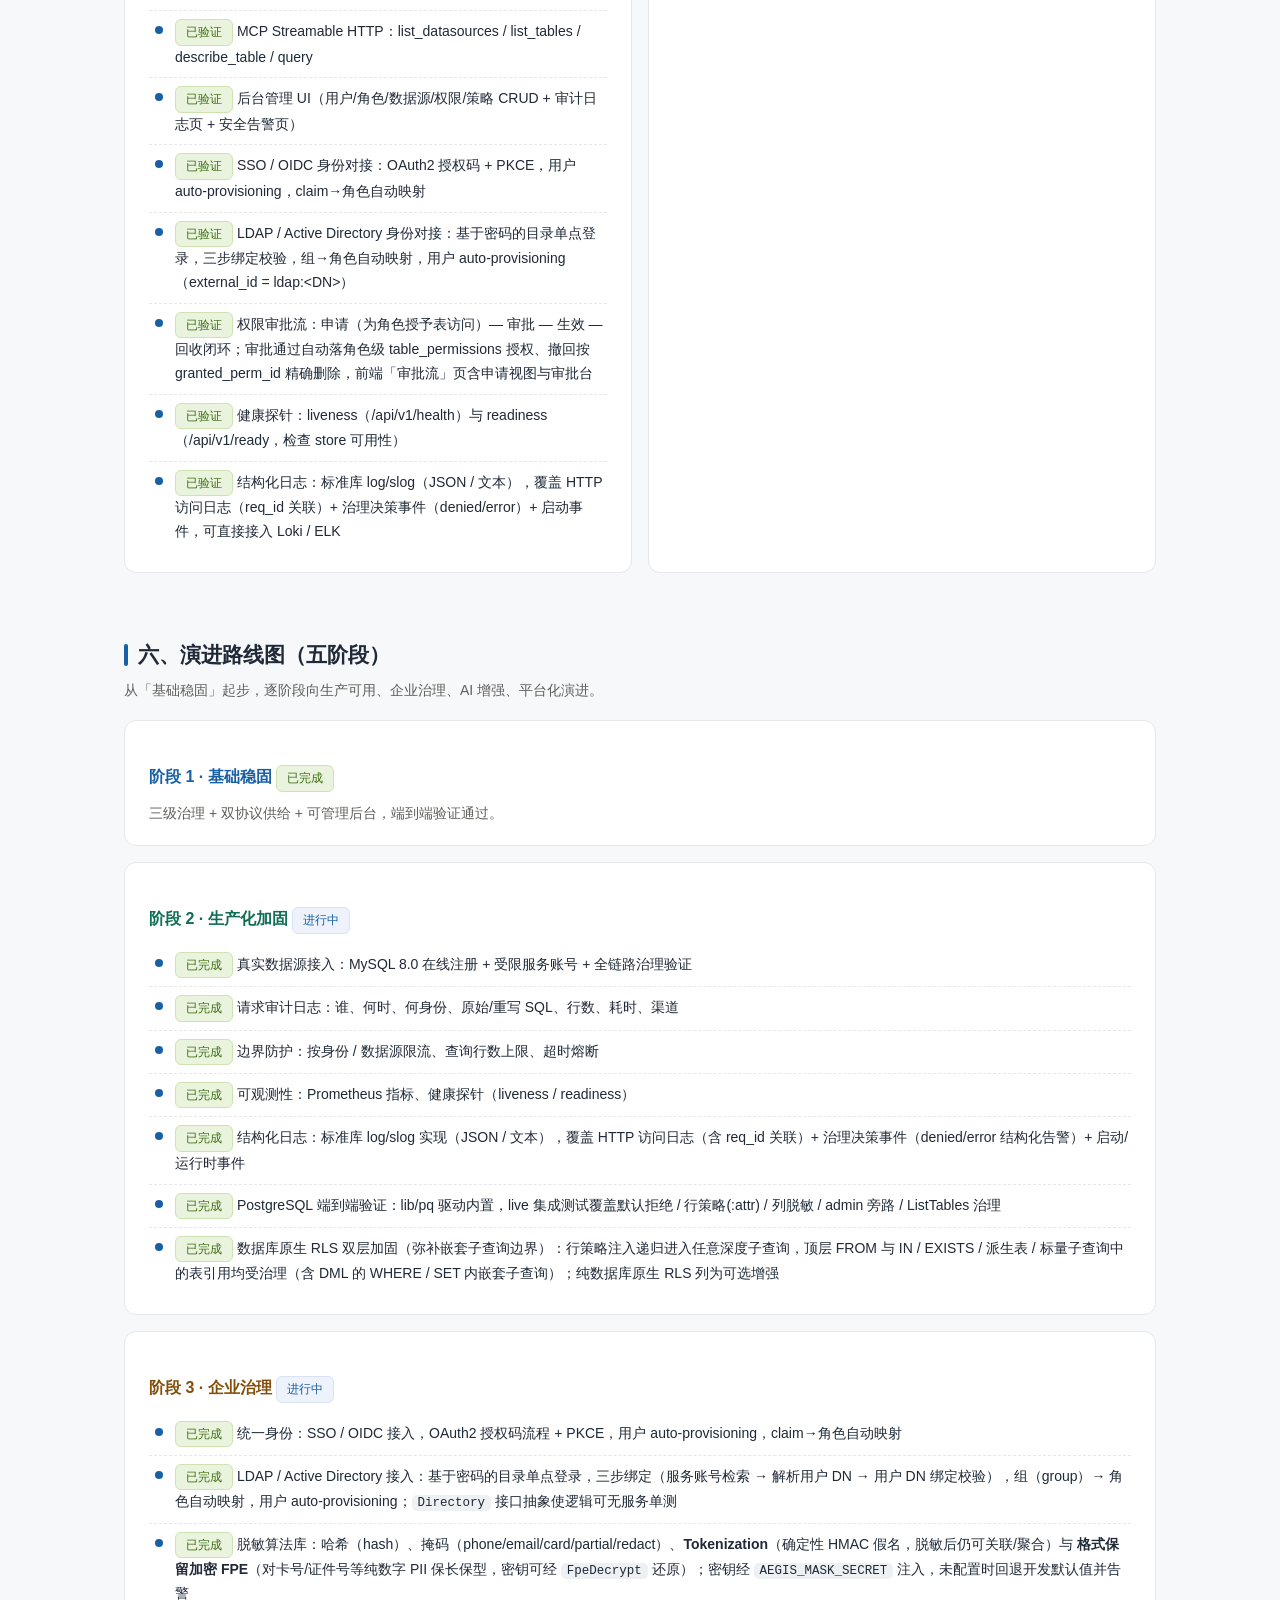
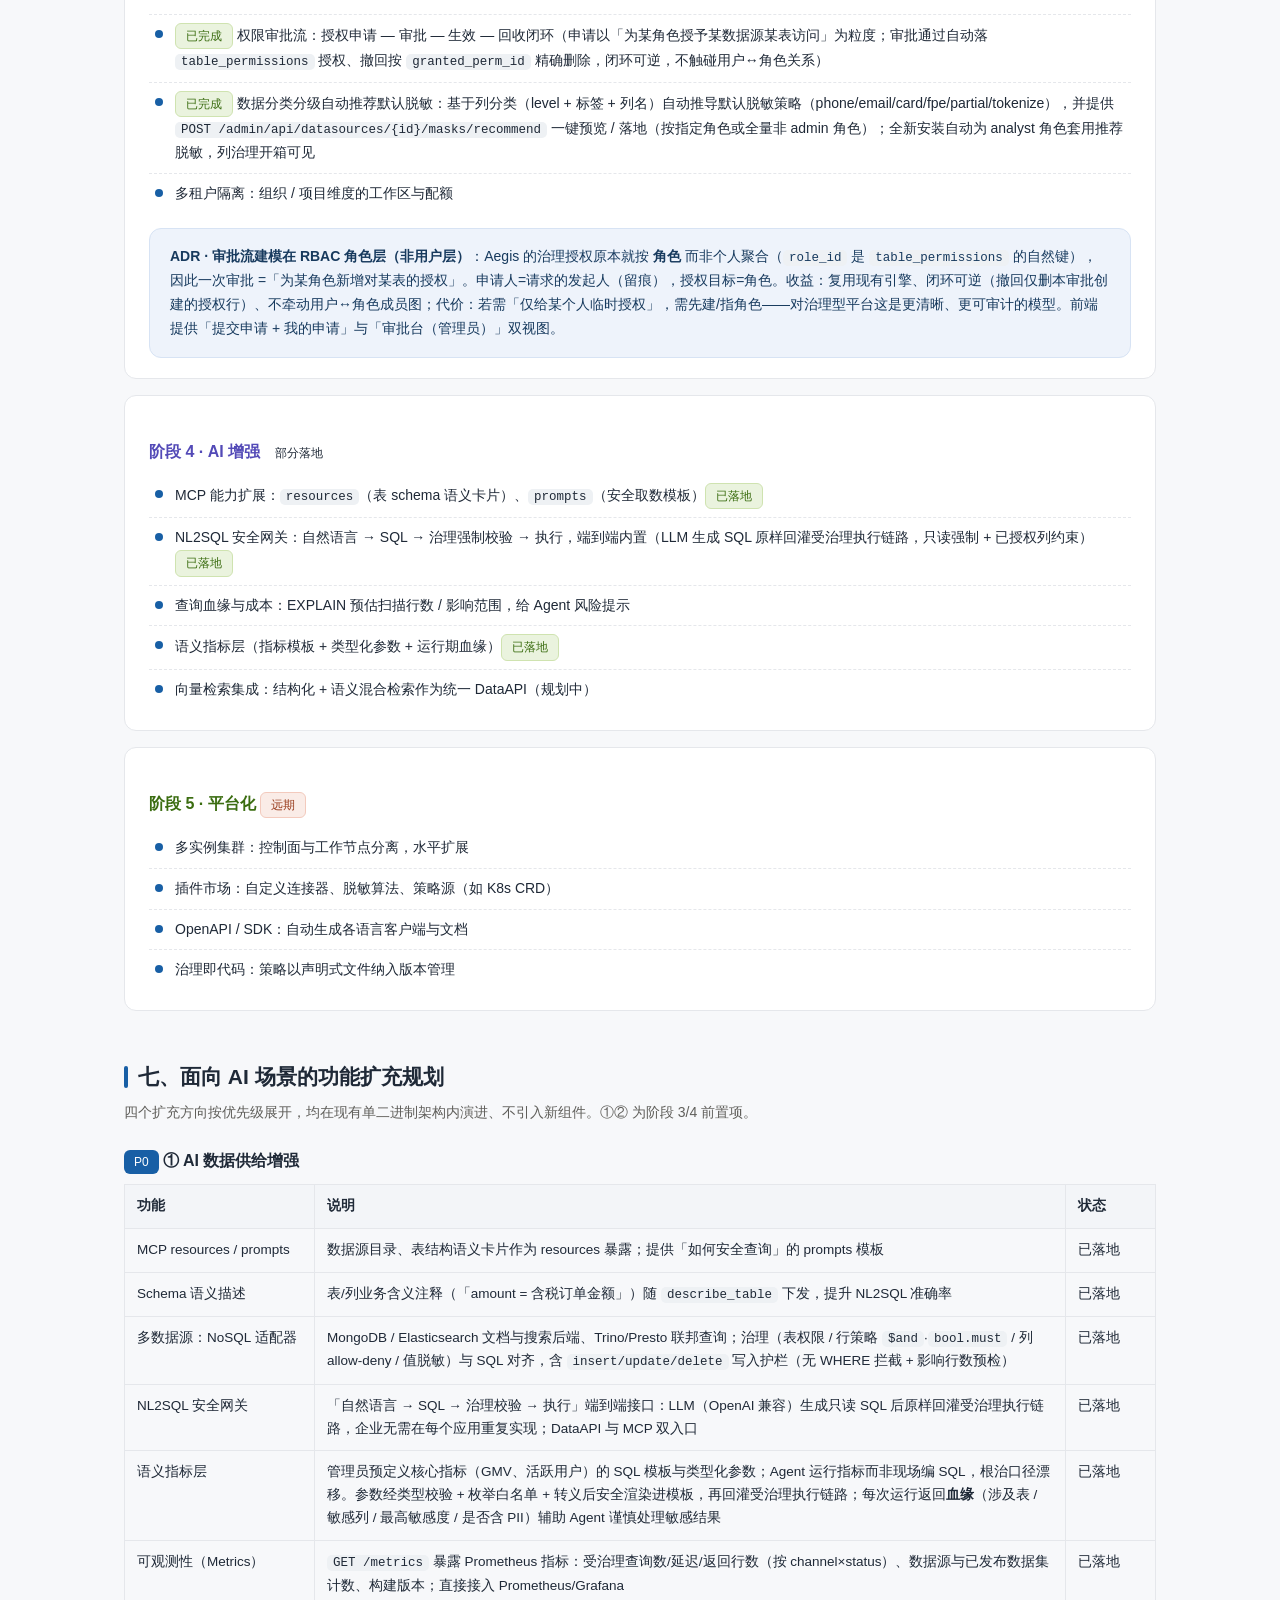
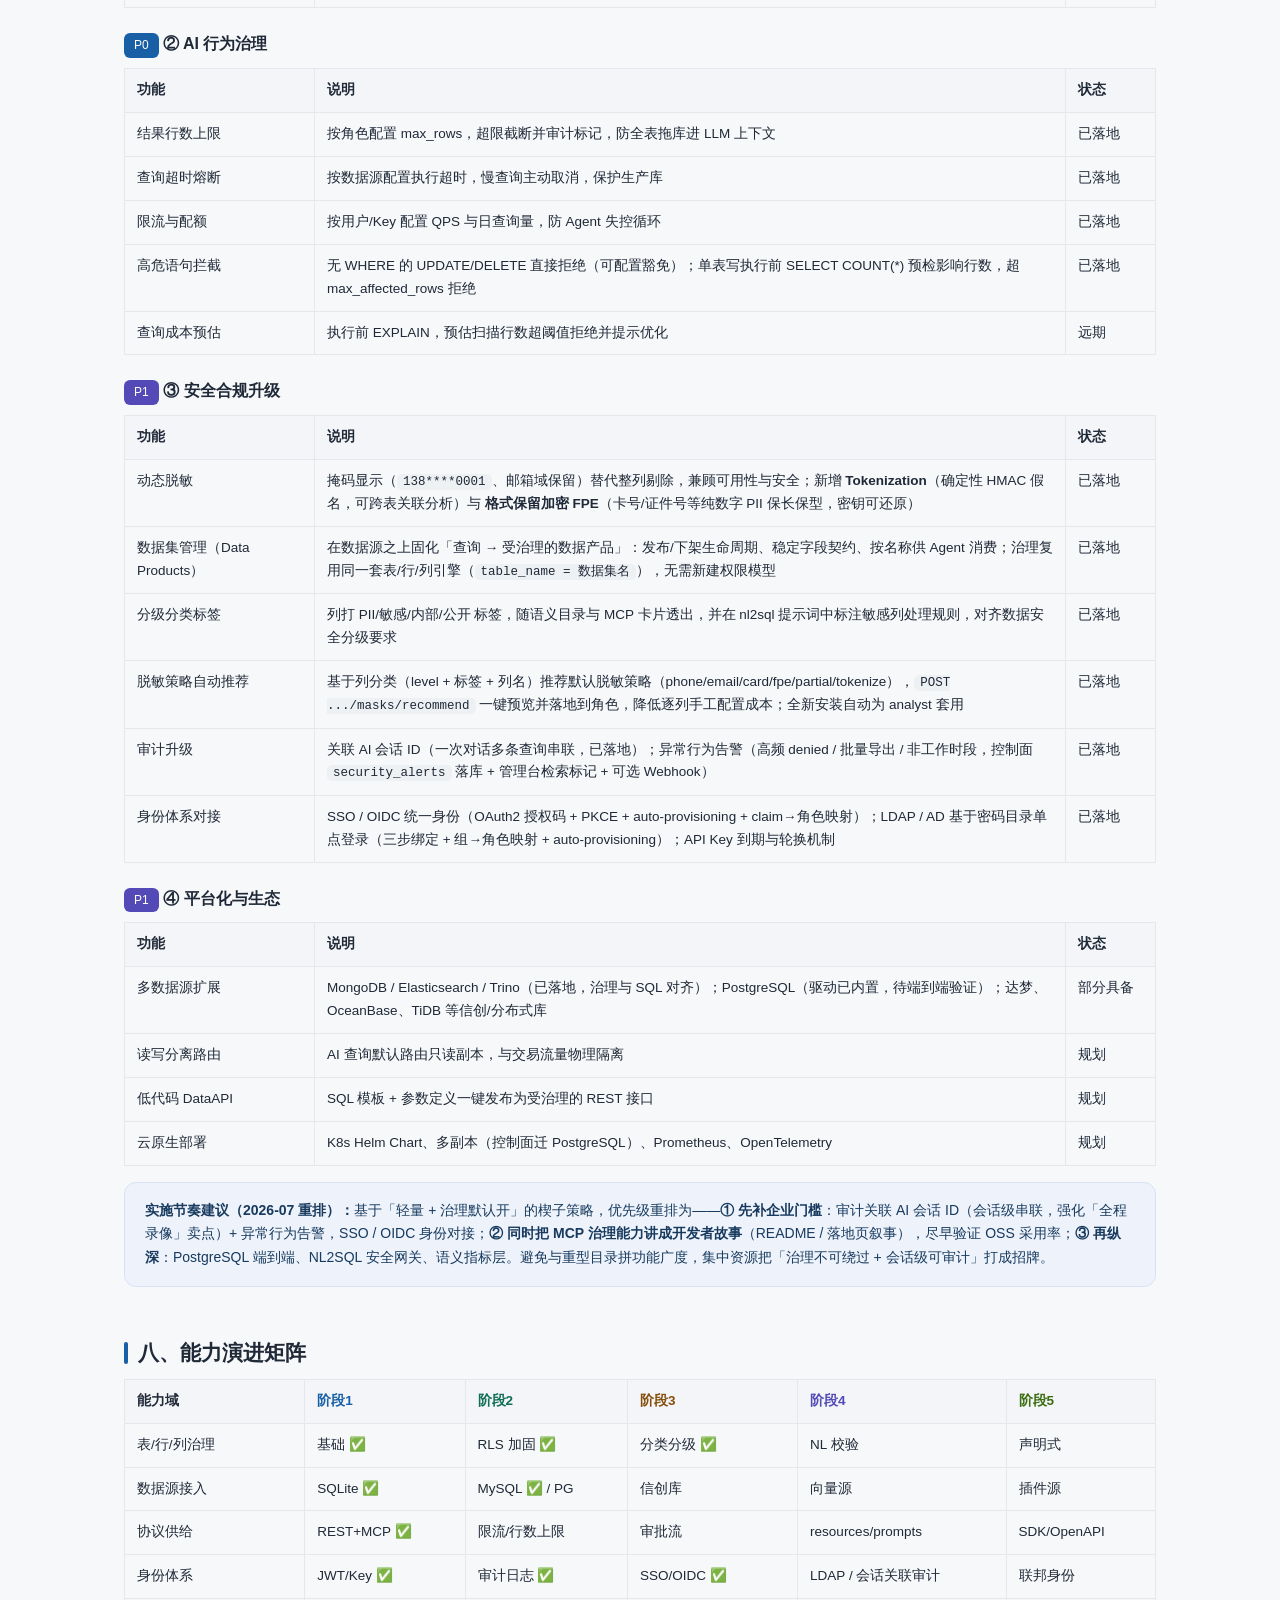
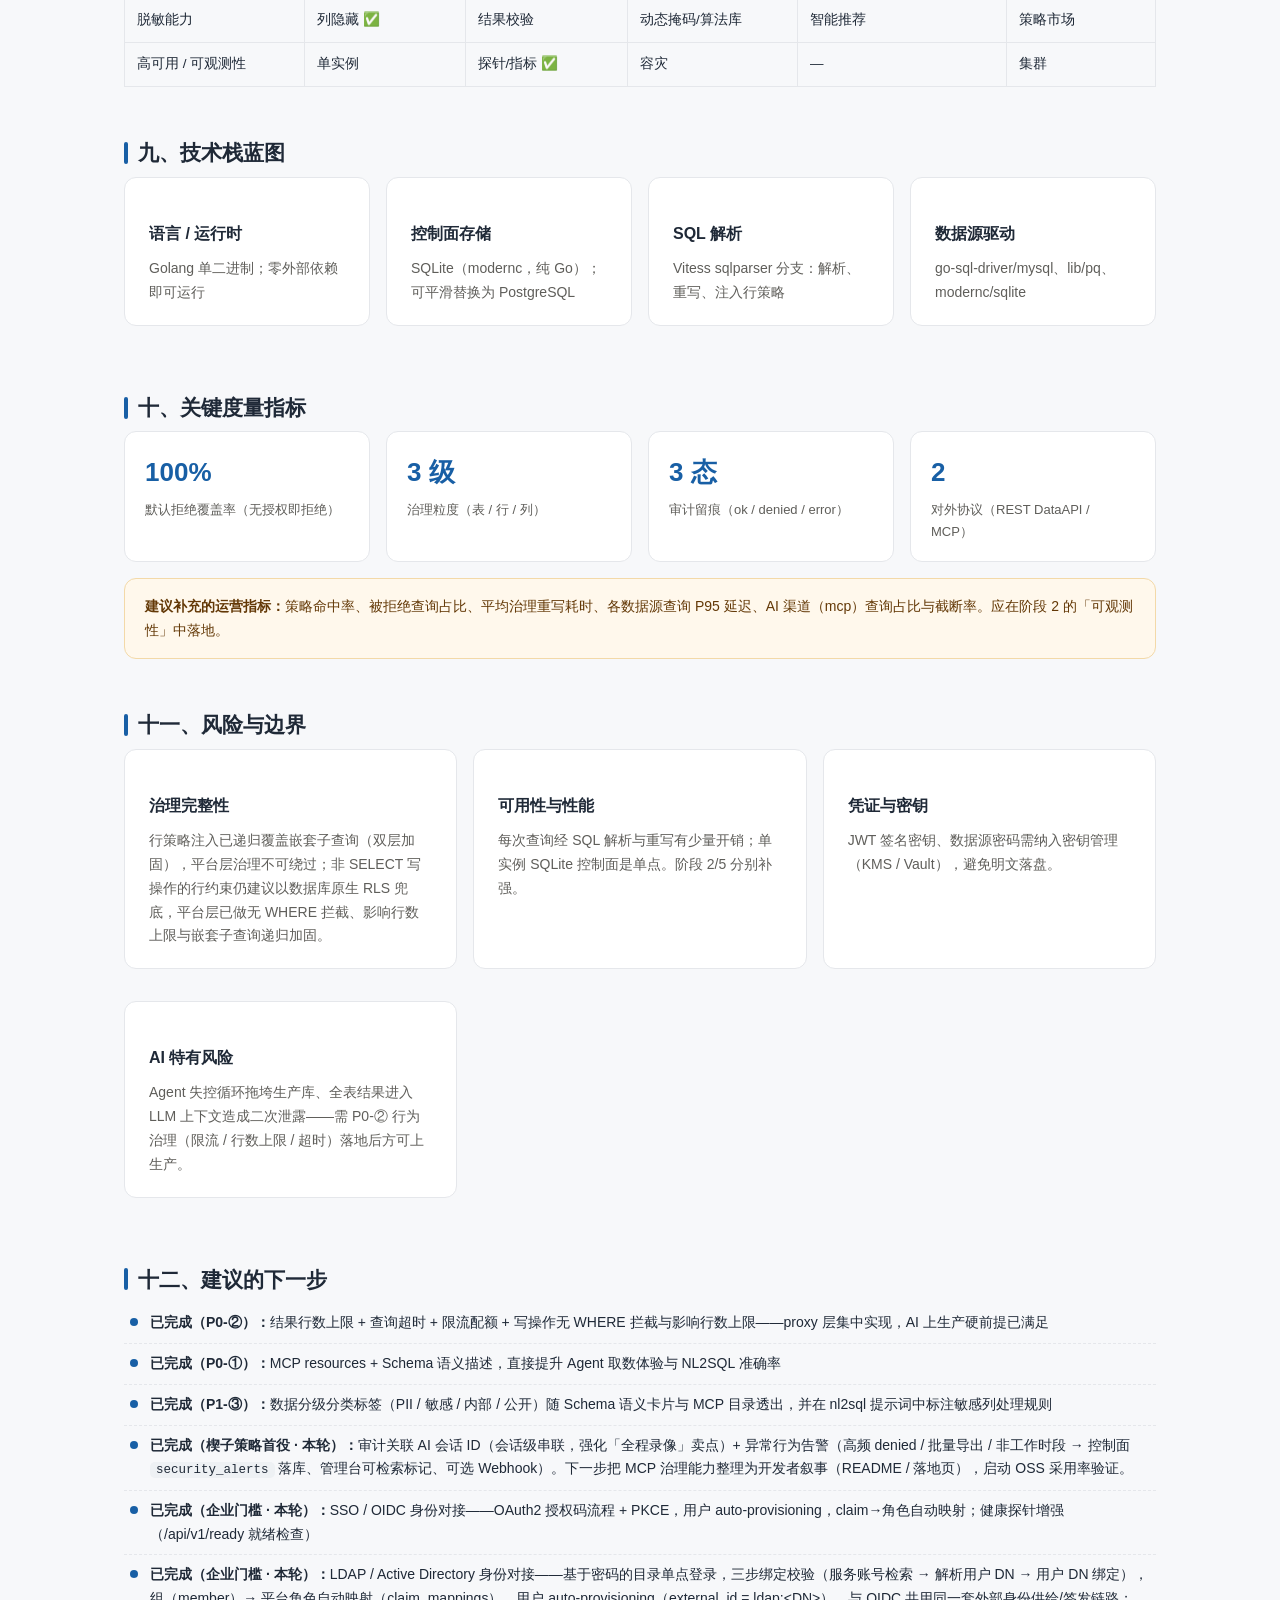
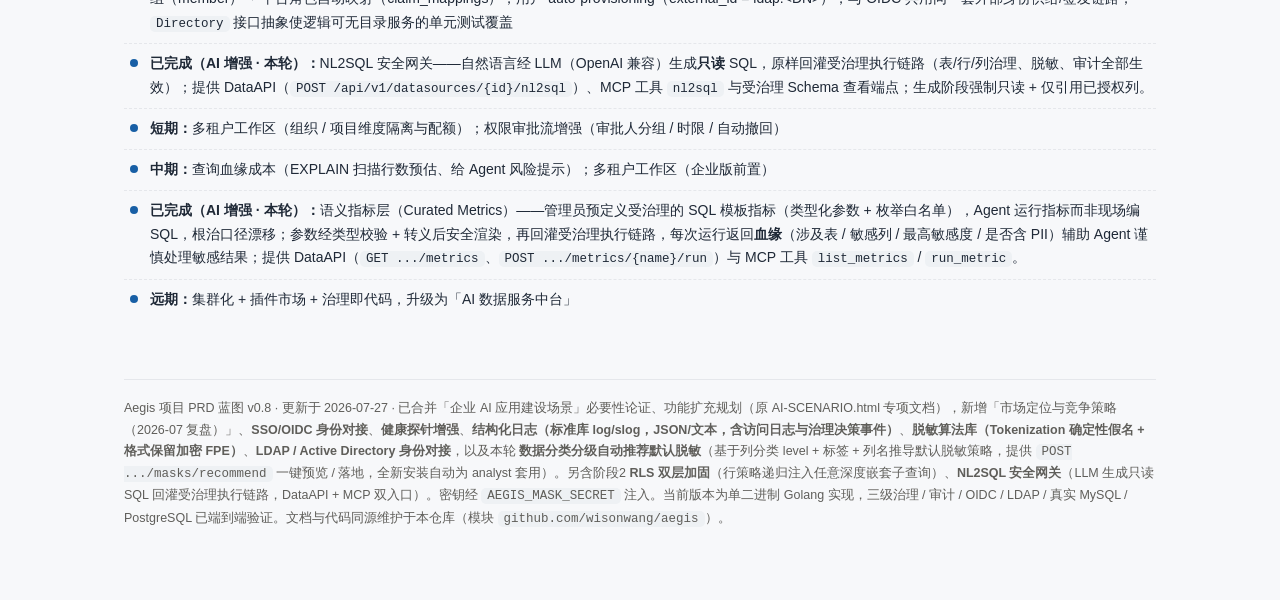
==== commit 1e0923cb: "feat: 语义指标层（Curated Metrics）——预定义受治理业务指标 + 运行期血缘 - store: 新增 metric_definitions 表与 CRUD（UpsertMetric" ====
--- a/BLUEPRINT.html
+++ b/BLUEPRINT.html
@@ -337,7 +337,8 @@
         <li>MCP 能力扩展：<code>resources</code>（表 schema 语义卡片）、<code>prompts</code>（安全取数模板）<span class="pill ok">已落地</span></li>
         <li>NL2SQL 安全网关：自然语言 → SQL → 治理强制校验 → 执行，端到端内置（LLM 生成 SQL 原样回灌受治理执行链路，只读强制 + 已授权列约束）<span class="pill ok">已落地</span></li>
         <li>查询血缘与成本：EXPLAIN 预估扫描行数 / 影响范围，给 Agent 风险提示</li>
-        <li>语义指标层与向量检索集成：结构化 + 语义混合检索作为统一 DataAPI</li>
+        <li>语义指标层（指标模板 + 类型化参数 + 运行期血缘）<span class="pill ok">已落地</span></li>
+        <li>向量检索集成：结构化 + 语义混合检索作为统一 DataAPI（规划中）</li>
       </ul>
     </div>
 
@@ -364,7 +365,7 @@
         <tr><td>Schema 语义描述</td><td>表/列业务含义注释（「amount = 含税订单金额」）随 <code>describe_table</code> 下发，提升 NL2SQL 准确率</td><td>已落地</td></tr>
         <tr><td>多数据源：NoSQL 适配器</td><td>MongoDB / Elasticsearch 文档与搜索后端、Trino/Presto 联邦查询；治理（表权限 / 行策略 <code>$and</code>·<code>bool.must</code> / 列 allow-deny / 值脱敏）与 SQL 对齐，含 <code>insert/update/delete</code> 写入护栏（无 WHERE 拦截 + 影响行数预检）</td><td>已落地</td></tr>
         <tr><td>NL2SQL 安全网关</td><td>「自然语言 → SQL → 治理校验 → 执行」端到端接口：LLM（OpenAI 兼容）生成只读 SQL 后原样回灌受治理执行链路，企业无需在每个应用重复实现；DataAPI 与 MCP 双入口</td><td>已落地</td></tr>
-        <tr><td>语义指标层</td><td>统一定义核心指标（GMV、活跃用户）的计算 SQL，AI 引用指标而非现场编 SQL，根治口径漂移</td><td>远期</td></tr>
+        <tr><td>语义指标层</td><td>管理员预定义核心指标（GMV、活跃用户）的 SQL 模板与类型化参数；Agent 运行指标而非现场编 SQL，根治口径漂移。参数经类型校验 + 枚举白名单 + 转义后安全渲染进模板，再回灌受治理执行链路；每次运行返回<strong>血缘</strong>（涉及表 / 敏感列 / 最高敏感度 / 是否含 PII）辅助 Agent 谨慎处理敏感结果</td><td>已落地</td></tr>
         <tr><td>可观测性（Metrics）</td><td><code>GET /metrics</code> 暴露 Prometheus 指标：受治理查询数/延迟/返回行数（按 channel×status）、数据源与已发布数据集计数、构建版本；直接接入 Prometheus/Grafana</td><td>已落地</td></tr>
       </table>
 
@@ -481,7 +482,8 @@
   <li><b>已完成（企业门槛 · 本轮）：</b>LDAP / Active Directory 身份对接——基于密码的目录单点登录，三步绑定校验（服务账号检索 → 解析用户 DN → 用户 DN 绑定），组（member）→ 平台角色自动映射（claim_mappings），用户 auto-provisioning（external_id = ldap:&lt;DN&gt;），与 OIDC 共用同一套外部身份供给/签发链路；<code>Directory</code> 接口抽象使逻辑可无目录服务的单元测试覆盖</li>
   <li><b>已完成（AI 增强 · 本轮）：</b>NL2SQL 安全网关——自然语言经 LLM（OpenAI 兼容）生成<strong>只读</strong> SQL，原样回灌受治理执行链路（表/行/列治理、脱敏、审计全部生效）；提供 DataAPI（<code>POST /api/v1/datasources/{id}/nl2sql</code>）、MCP 工具 <code>nl2sql</code> 与受治理 Schema 查看端点；生成阶段强制只读 + 仅引用已授权列。</li>
   <li><b>短期：</b>多租户工作区（组织 / 项目维度隔离与配额）；权限审批流增强（审批人分组 / 时限 / 自动撤回）</li>
-      <li><b>中期：</b>语义指标层与查询血缘/成本（EXPLAIN 扫描行数预估、给 Agent 风险提示）；多租户工作区（企业版前置）</li>
+      <li><b>中期：</b>查询血缘成本（EXPLAIN 扫描行数预估、给 Agent 风险提示）；多租户工作区（企业版前置）</li>
+      <li><b>已完成（AI 增强 · 本轮）：</b>语义指标层（Curated Metrics）——管理员预定义受治理的 SQL 模板指标（类型化参数 + 枚举白名单），Agent 运行指标而非现场编 SQL，根治口径漂移；参数经类型校验 + 转义后安全渲染，再回灌受治理执行链路，每次运行返回<strong>血缘</strong>（涉及表 / 敏感列 / 最高敏感度 / 是否含 PII）辅助 Agent 谨慎处理敏感结果；提供 DataAPI（<code>GET .../metrics</code>、<code>POST .../metrics/{name}/run</code>）与 MCP 工具 <code>list_metrics</code> / <code>run_metric</code>。</li>
       <li><b>远期：</b>集群化 + 插件市场 + 治理即代码，升级为「AI 数据服务中台」</li>
     </ul>
   </section>
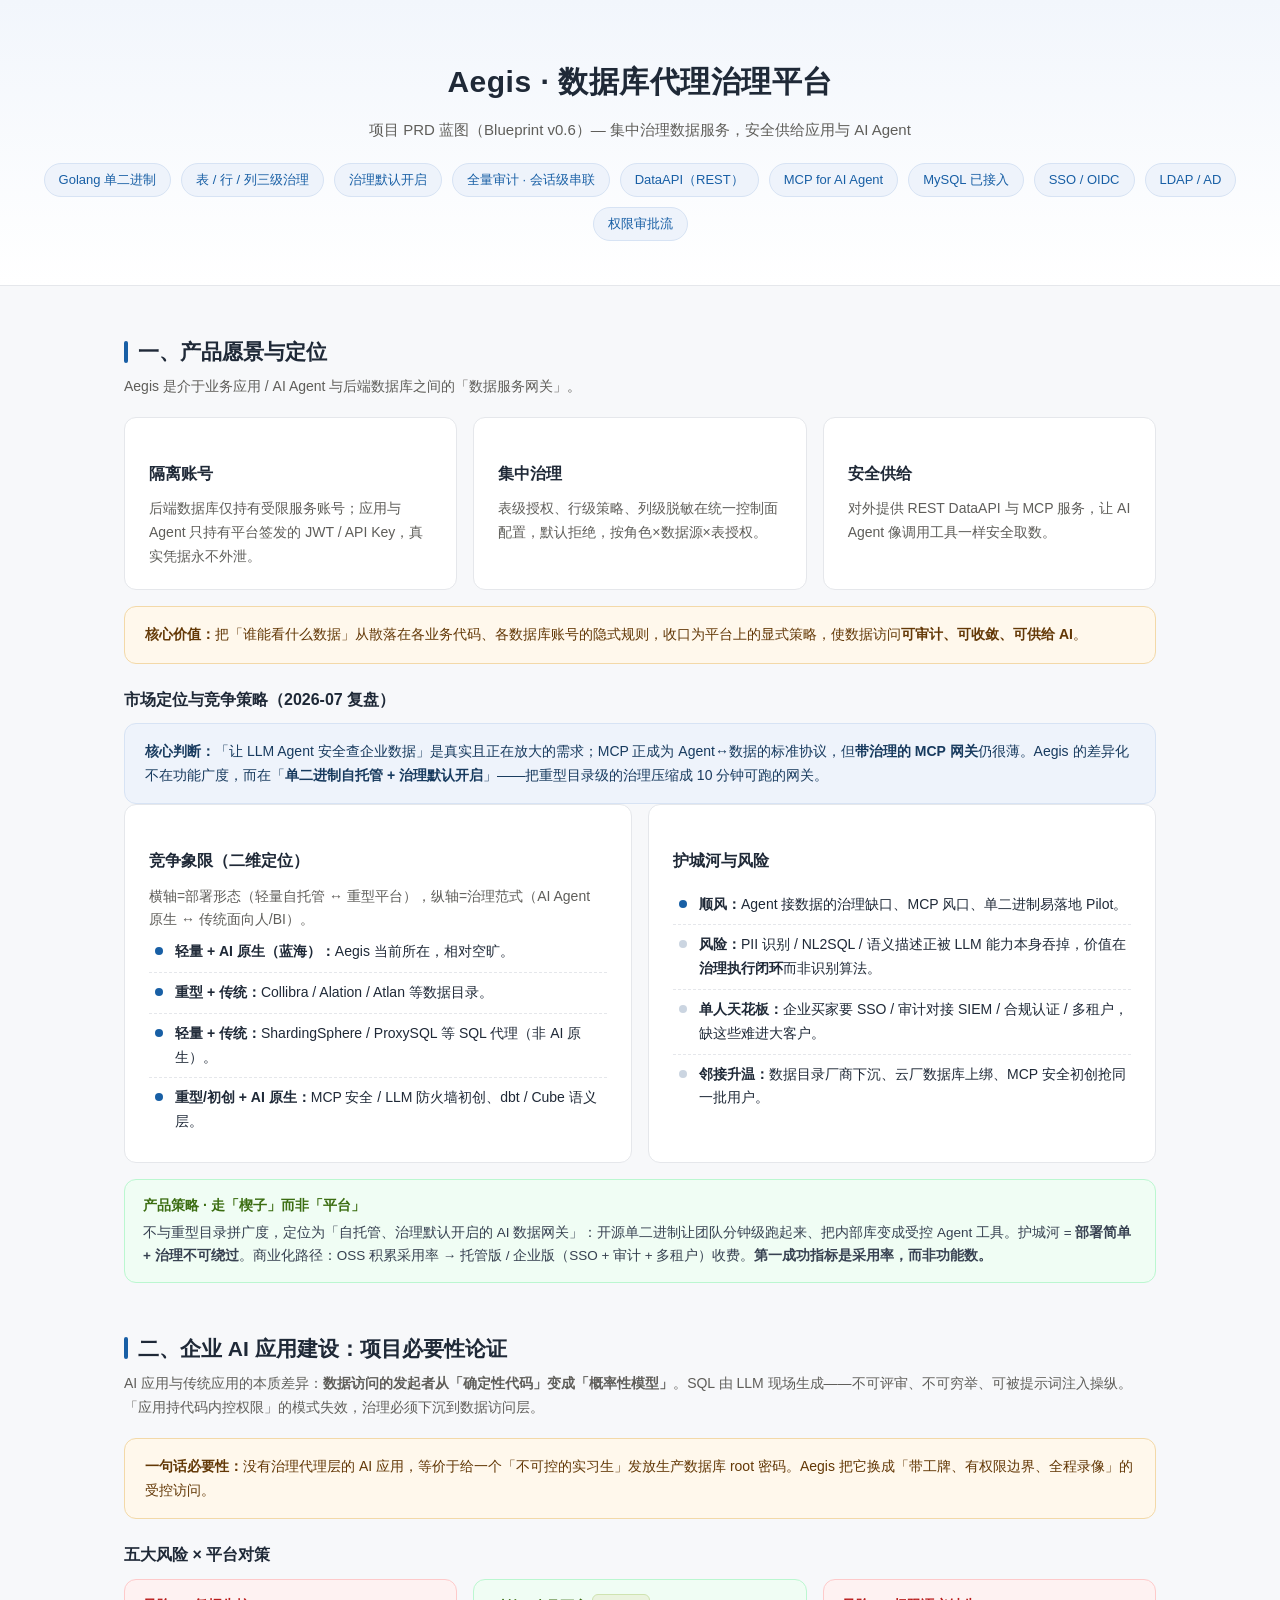
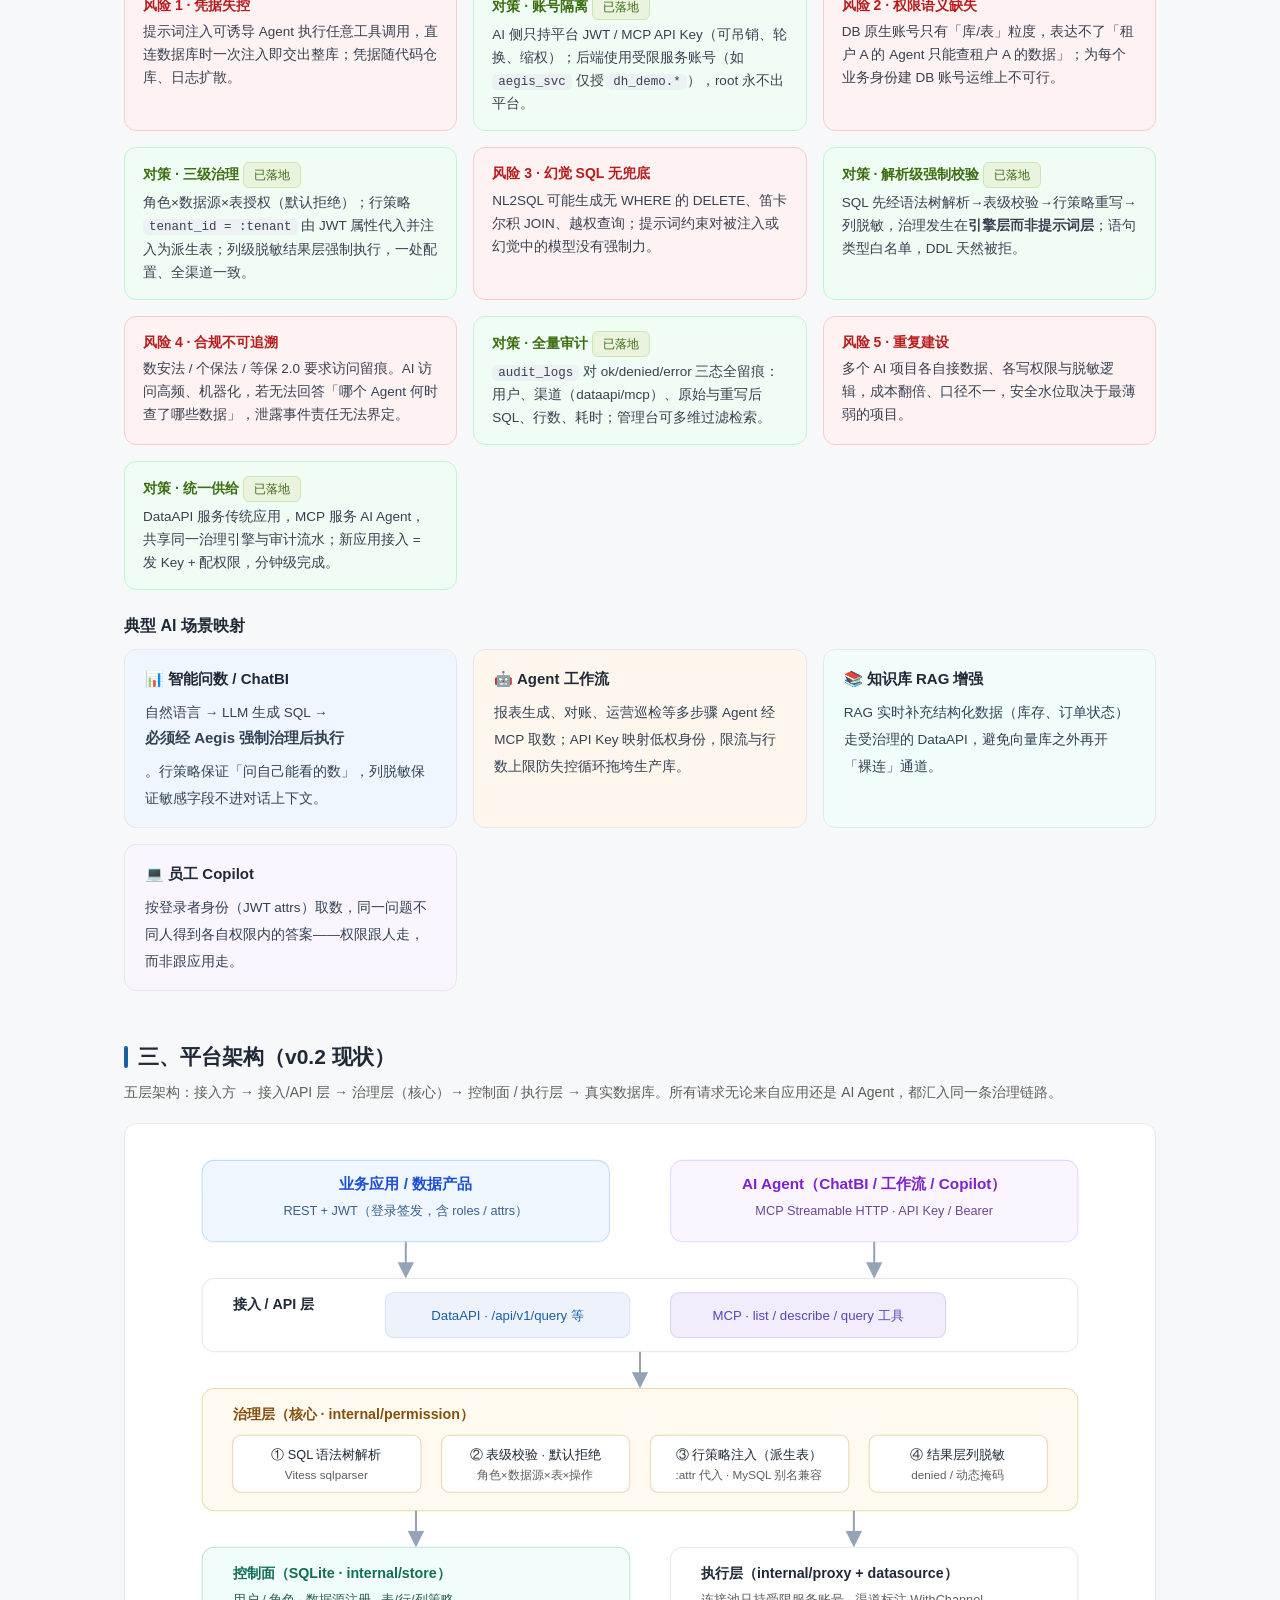
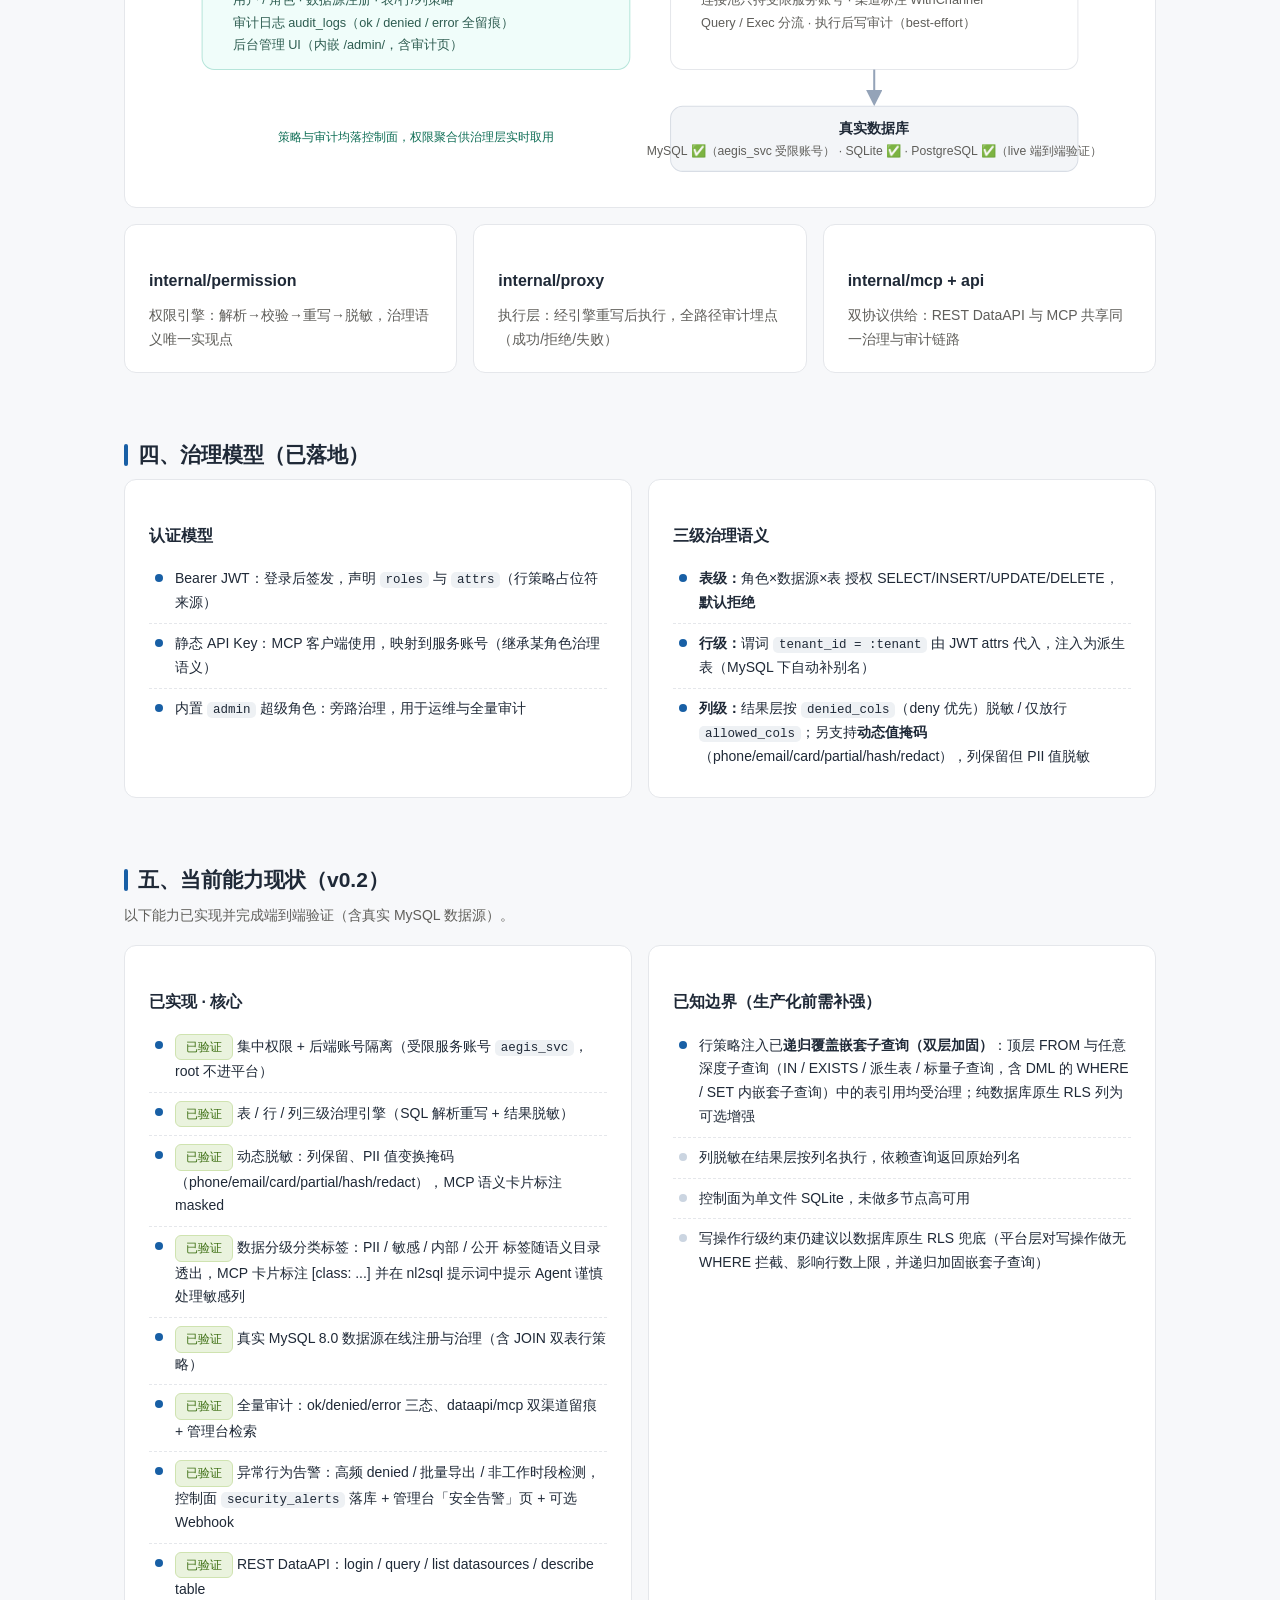
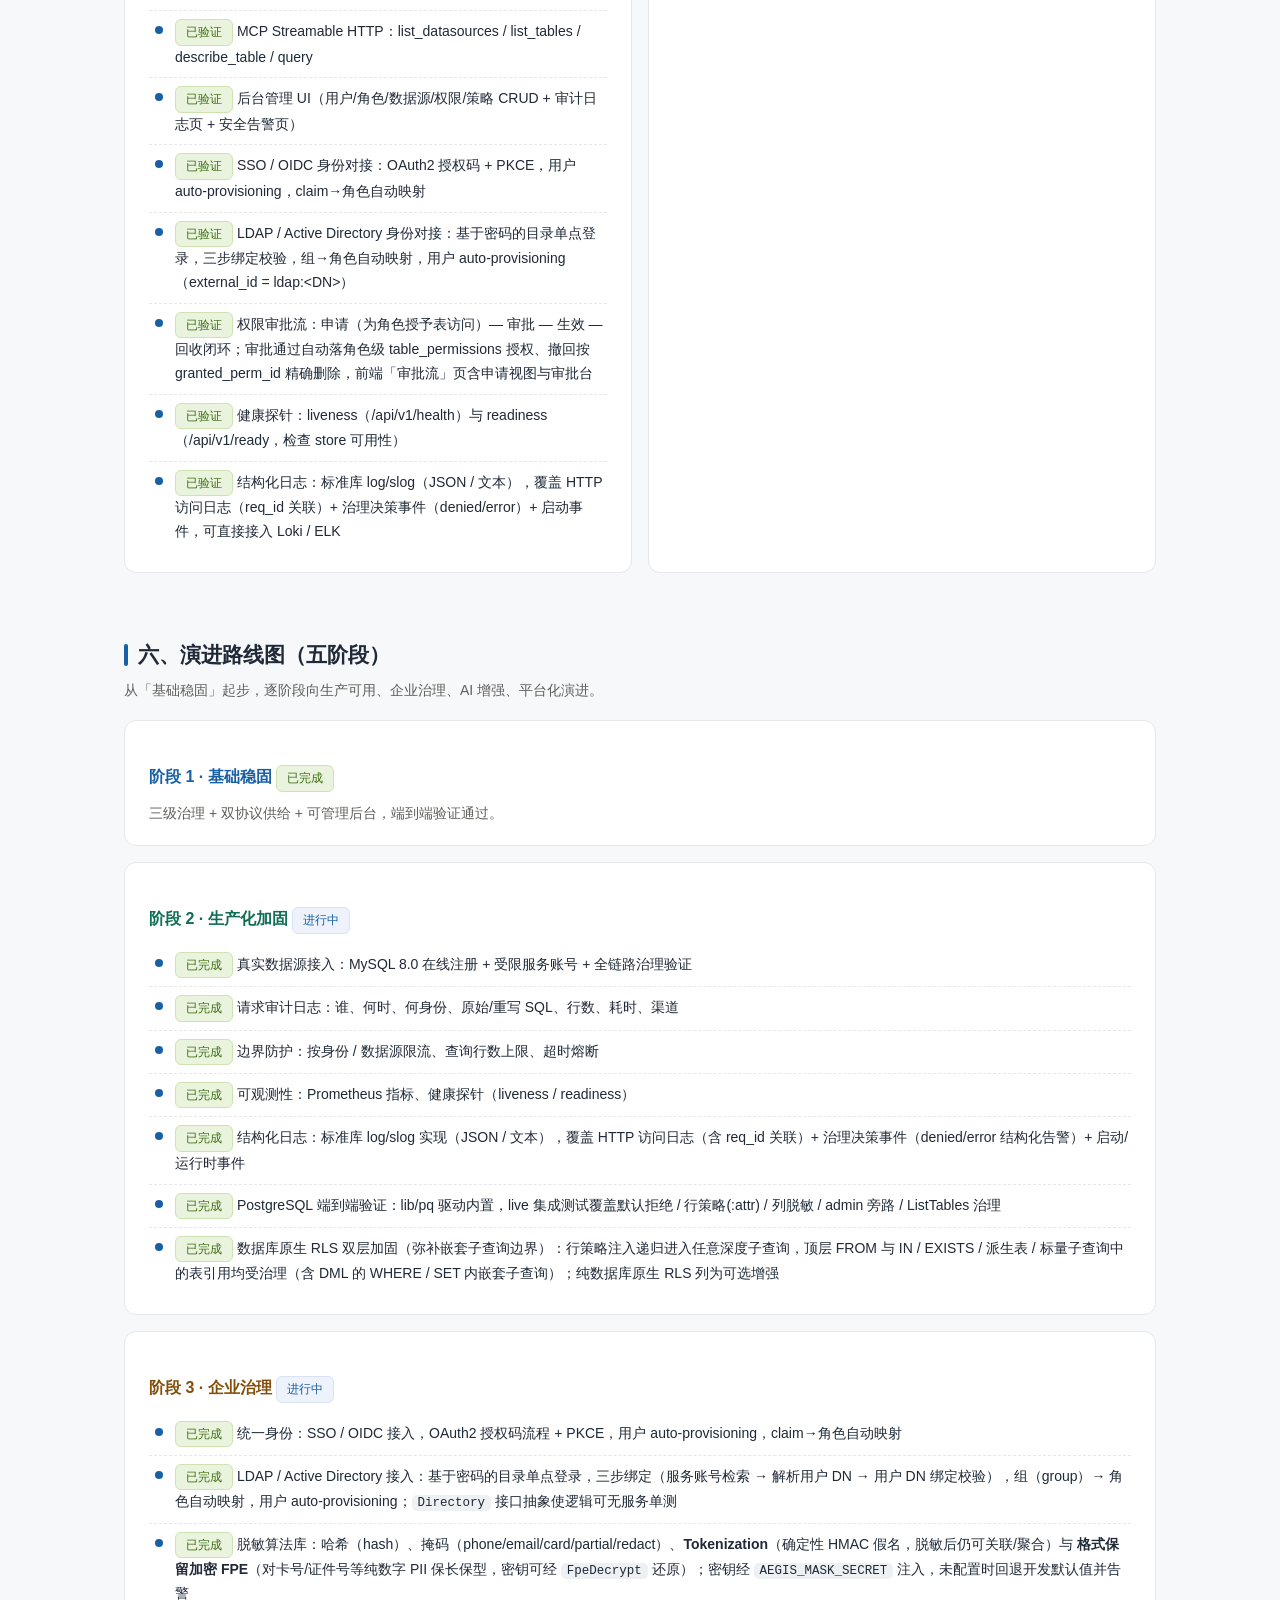
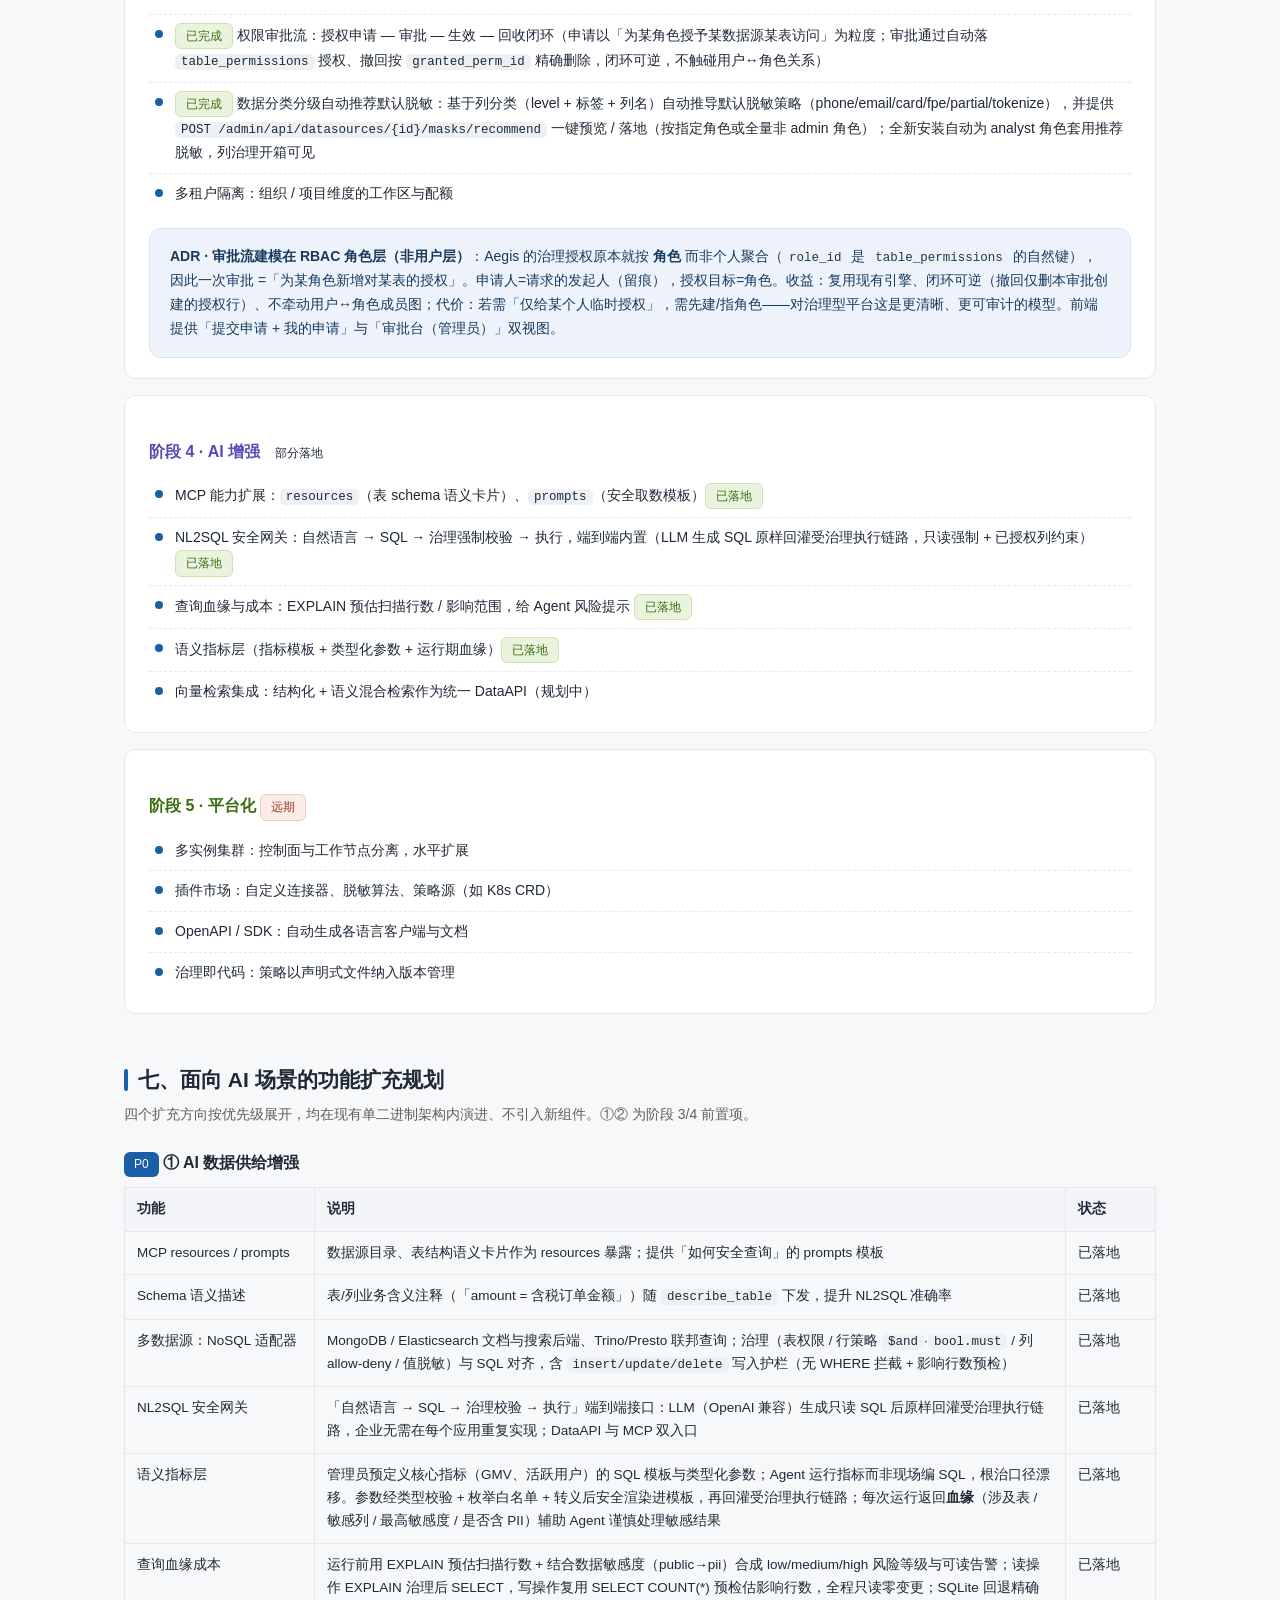
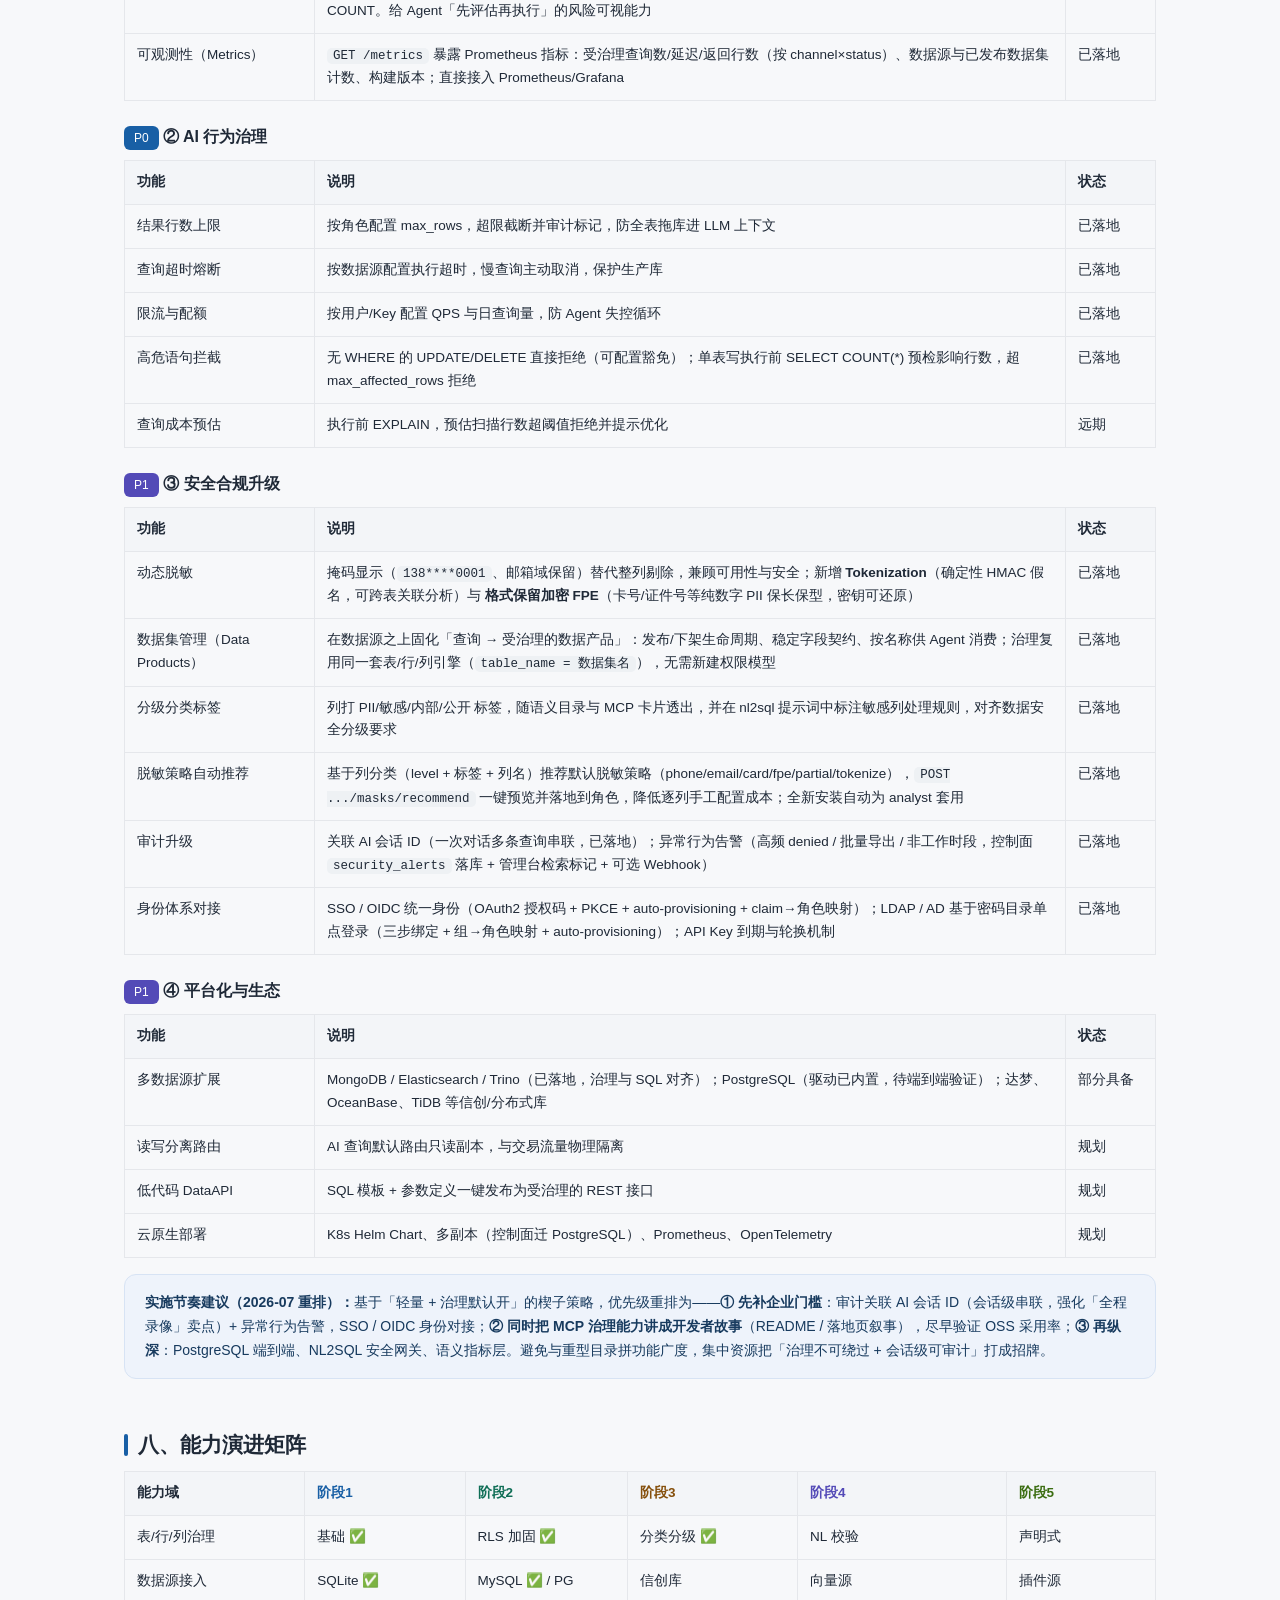
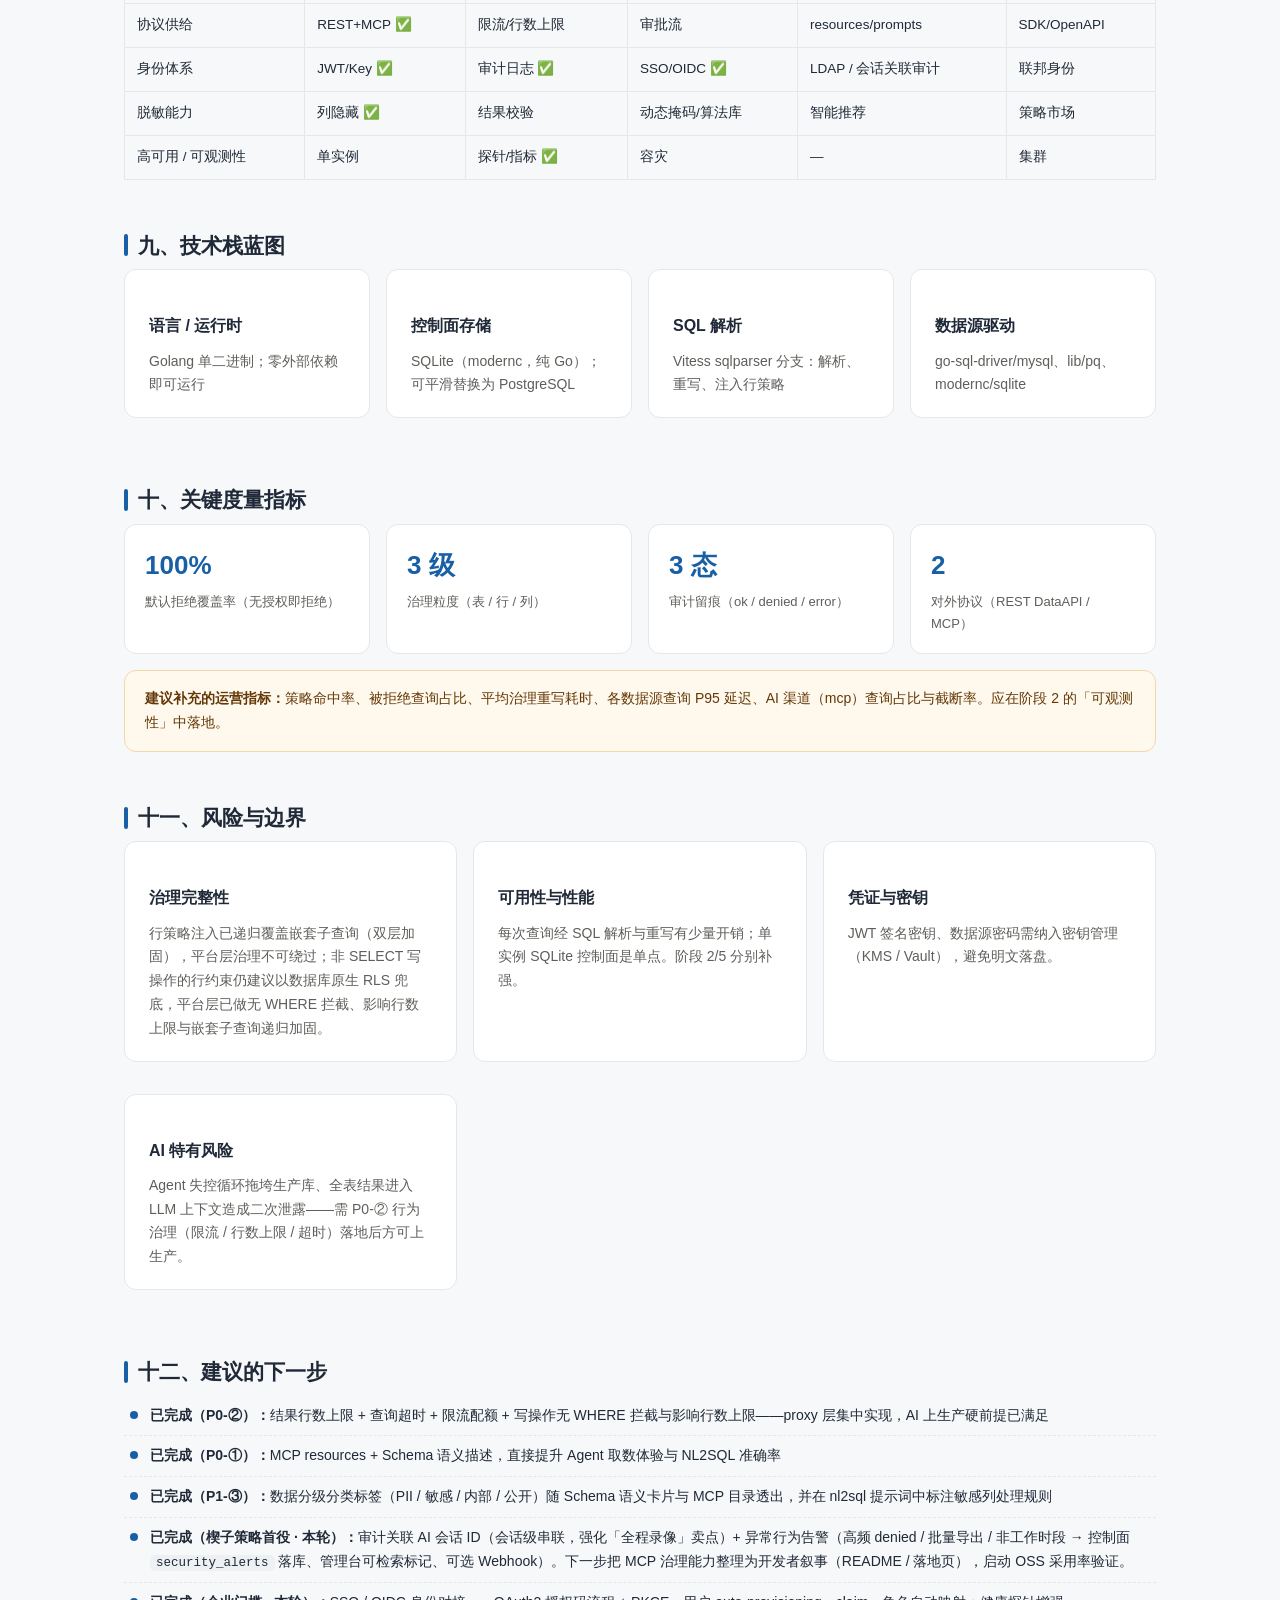
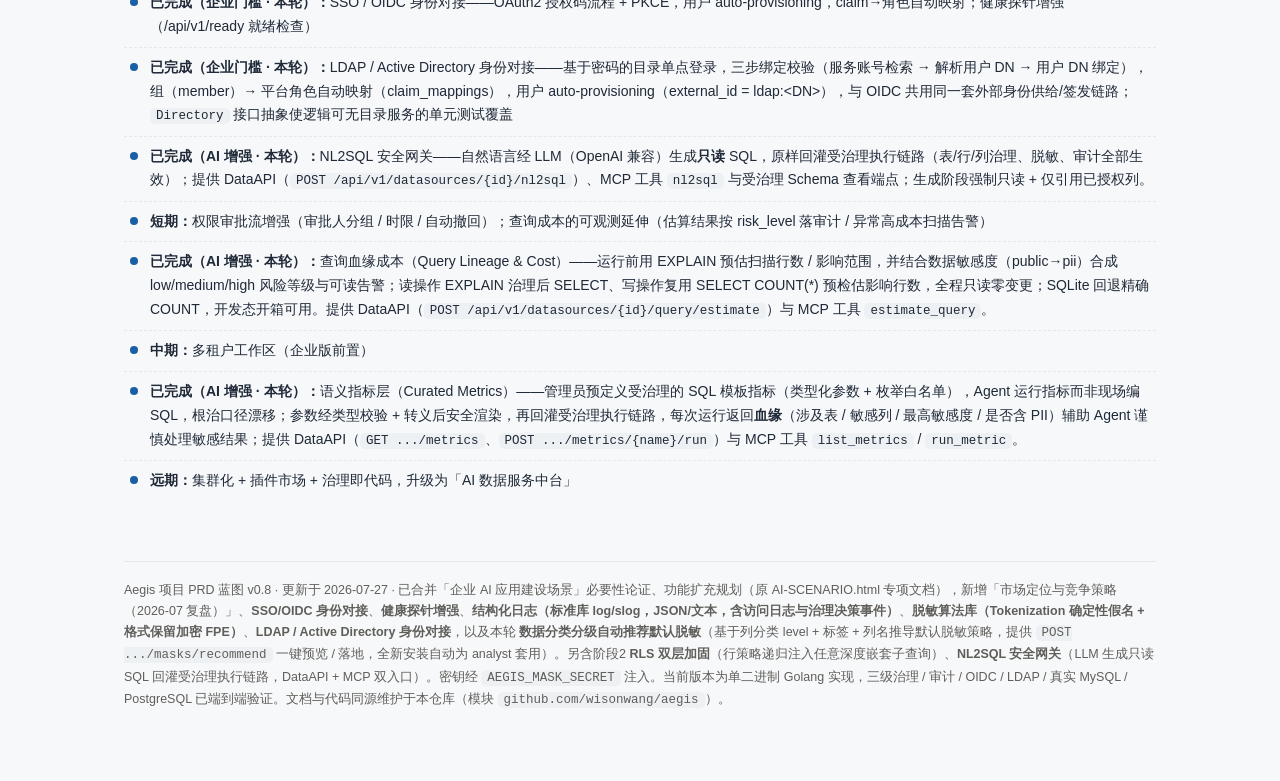
==== commit 0571258f: "feat: 查询血缘成本（Query Lineage & Cost）——执行前 EXPLAIN 风险预估 在 Agent 真正执行 SQL 之前，先用 EXPLAIN 给出成本/风险预览： - pro" ====
--- a/BLUEPRINT.html
+++ b/BLUEPRINT.html
@@ -336,7 +336,7 @@
       <ul class="clean">
         <li>MCP 能力扩展：<code>resources</code>（表 schema 语义卡片）、<code>prompts</code>（安全取数模板）<span class="pill ok">已落地</span></li>
         <li>NL2SQL 安全网关：自然语言 → SQL → 治理强制校验 → 执行，端到端内置（LLM 生成 SQL 原样回灌受治理执行链路，只读强制 + 已授权列约束）<span class="pill ok">已落地</span></li>
-        <li>查询血缘与成本：EXPLAIN 预估扫描行数 / 影响范围，给 Agent 风险提示</li>
+        <li>查询血缘与成本：EXPLAIN 预估扫描行数 / 影响范围，给 Agent 风险提示 <span class="pill ok">已落地</span></li>
         <li>语义指标层（指标模板 + 类型化参数 + 运行期血缘）<span class="pill ok">已落地</span></li>
         <li>向量检索集成：结构化 + 语义混合检索作为统一 DataAPI（规划中）</li>
       </ul>
@@ -366,6 +366,7 @@
         <tr><td>多数据源：NoSQL 适配器</td><td>MongoDB / Elasticsearch 文档与搜索后端、Trino/Presto 联邦查询；治理（表权限 / 行策略 <code>$and</code>·<code>bool.must</code> / 列 allow-deny / 值脱敏）与 SQL 对齐，含 <code>insert/update/delete</code> 写入护栏（无 WHERE 拦截 + 影响行数预检）</td><td>已落地</td></tr>
         <tr><td>NL2SQL 安全网关</td><td>「自然语言 → SQL → 治理校验 → 执行」端到端接口：LLM（OpenAI 兼容）生成只读 SQL 后原样回灌受治理执行链路，企业无需在每个应用重复实现；DataAPI 与 MCP 双入口</td><td>已落地</td></tr>
         <tr><td>语义指标层</td><td>管理员预定义核心指标（GMV、活跃用户）的 SQL 模板与类型化参数；Agent 运行指标而非现场编 SQL，根治口径漂移。参数经类型校验 + 枚举白名单 + 转义后安全渲染进模板，再回灌受治理执行链路；每次运行返回<strong>血缘</strong>（涉及表 / 敏感列 / 最高敏感度 / 是否含 PII）辅助 Agent 谨慎处理敏感结果</td><td>已落地</td></tr>
+        <tr><td>查询血缘成本</td><td>运行前用 EXPLAIN 预估扫描行数 + 结合数据敏感度（public→pii）合成 low/medium/high 风险等级与可读告警；读操作 EXPLAIN 治理后 SELECT，写操作复用 SELECT COUNT(*) 预检估影响行数，全程只读零变更；SQLite 回退精确 COUNT。给 Agent「先评估再执行」的风险可视能力</td><td>已落地</td></tr>
         <tr><td>可观测性（Metrics）</td><td><code>GET /metrics</code> 暴露 Prometheus 指标：受治理查询数/延迟/返回行数（按 channel×status）、数据源与已发布数据集计数、构建版本；直接接入 Prometheus/Grafana</td><td>已落地</td></tr>
       </table>
 
@@ -481,8 +482,9 @@
   <li><b>已完成（企业门槛 · 本轮）：</b>SSO / OIDC 身份对接——OAuth2 授权码流程 + PKCE，用户 auto-provisioning，claim→角色自动映射；健康探针增强（/api/v1/ready 就绪检查）</li>
   <li><b>已完成（企业门槛 · 本轮）：</b>LDAP / Active Directory 身份对接——基于密码的目录单点登录，三步绑定校验（服务账号检索 → 解析用户 DN → 用户 DN 绑定），组（member）→ 平台角色自动映射（claim_mappings），用户 auto-provisioning（external_id = ldap:&lt;DN&gt;），与 OIDC 共用同一套外部身份供给/签发链路；<code>Directory</code> 接口抽象使逻辑可无目录服务的单元测试覆盖</li>
   <li><b>已完成（AI 增强 · 本轮）：</b>NL2SQL 安全网关——自然语言经 LLM（OpenAI 兼容）生成<strong>只读</strong> SQL，原样回灌受治理执行链路（表/行/列治理、脱敏、审计全部生效）；提供 DataAPI（<code>POST /api/v1/datasources/{id}/nl2sql</code>）、MCP 工具 <code>nl2sql</code> 与受治理 Schema 查看端点；生成阶段强制只读 + 仅引用已授权列。</li>
-  <li><b>短期：</b>多租户工作区（组织 / 项目维度隔离与配额）；权限审批流增强（审批人分组 / 时限 / 自动撤回）</li>
-      <li><b>中期：</b>查询血缘成本（EXPLAIN 扫描行数预估、给 Agent 风险提示）；多租户工作区（企业版前置）</li>
+      <li><b>短期：</b>权限审批流增强（审批人分组 / 时限 / 自动撤回）；查询成本的可观测延伸（估算结果按 risk_level 落审计 / 异常高成本扫描告警）</li>
+      <li><b>已完成（AI 增强 · 本轮）：</b>查询血缘成本（Query Lineage & Cost）——运行前用 EXPLAIN 预估扫描行数 / 影响范围，并结合数据敏感度（public→pii）合成 low/medium/high 风险等级与可读告警；读操作 EXPLAIN 治理后 SELECT、写操作复用 SELECT COUNT(*) 预检估影响行数，全程只读零变更；SQLite 回退精确 COUNT，开发态开箱可用。提供 DataAPI（<code>POST /api/v1/datasources/{id}/query/estimate</code>）与 MCP 工具 <code>estimate_query</code>。</li>
+      <li><b>中期：</b>多租户工作区（企业版前置）</li>
       <li><b>已完成（AI 增强 · 本轮）：</b>语义指标层（Curated Metrics）——管理员预定义受治理的 SQL 模板指标（类型化参数 + 枚举白名单），Agent 运行指标而非现场编 SQL，根治口径漂移；参数经类型校验 + 转义后安全渲染，再回灌受治理执行链路，每次运行返回<strong>血缘</strong>（涉及表 / 敏感列 / 最高敏感度 / 是否含 PII）辅助 Agent 谨慎处理敏感结果；提供 DataAPI（<code>GET .../metrics</code>、<code>POST .../metrics/{name}/run</code>）与 MCP 工具 <code>list_metrics</code> / <code>run_metric</code>。</li>
       <li><b>远期：</b>集群化 + 插件市场 + 治理即代码，升级为「AI 数据服务中台」</li>
     </ul>
